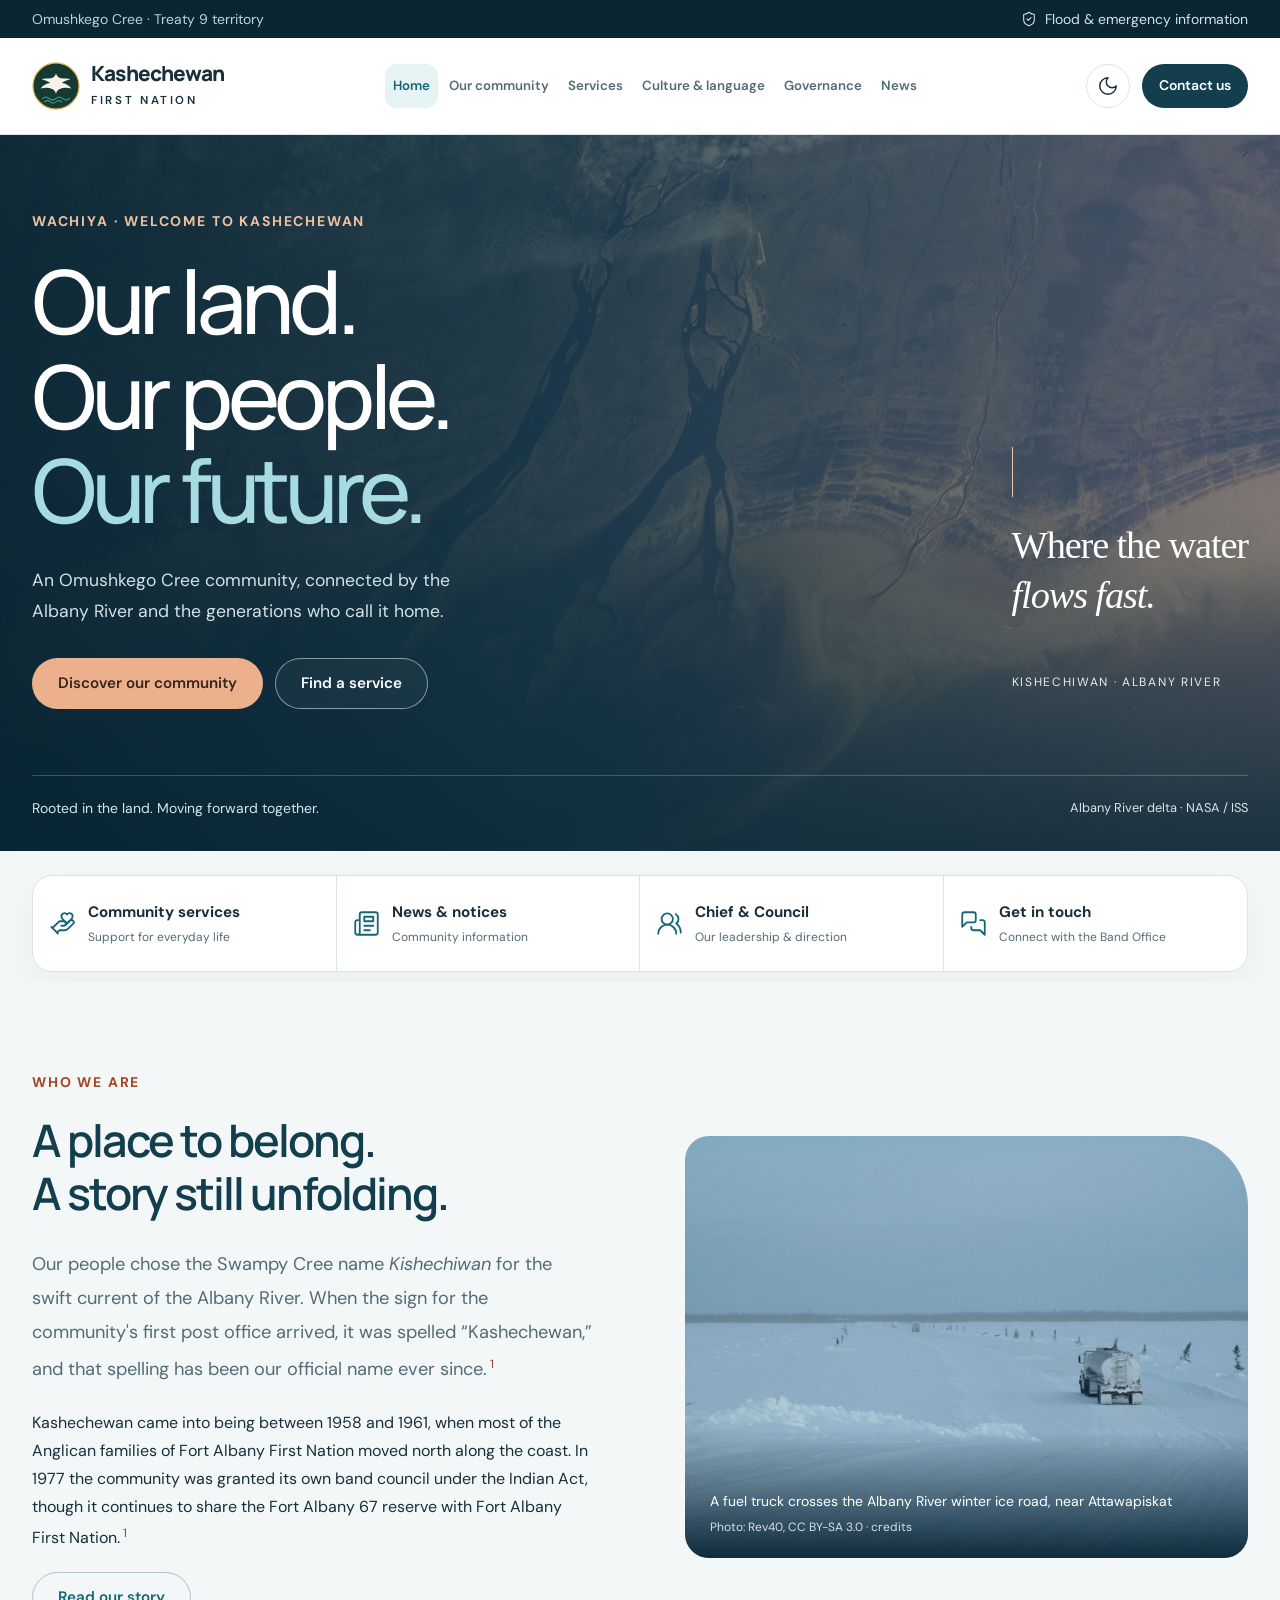
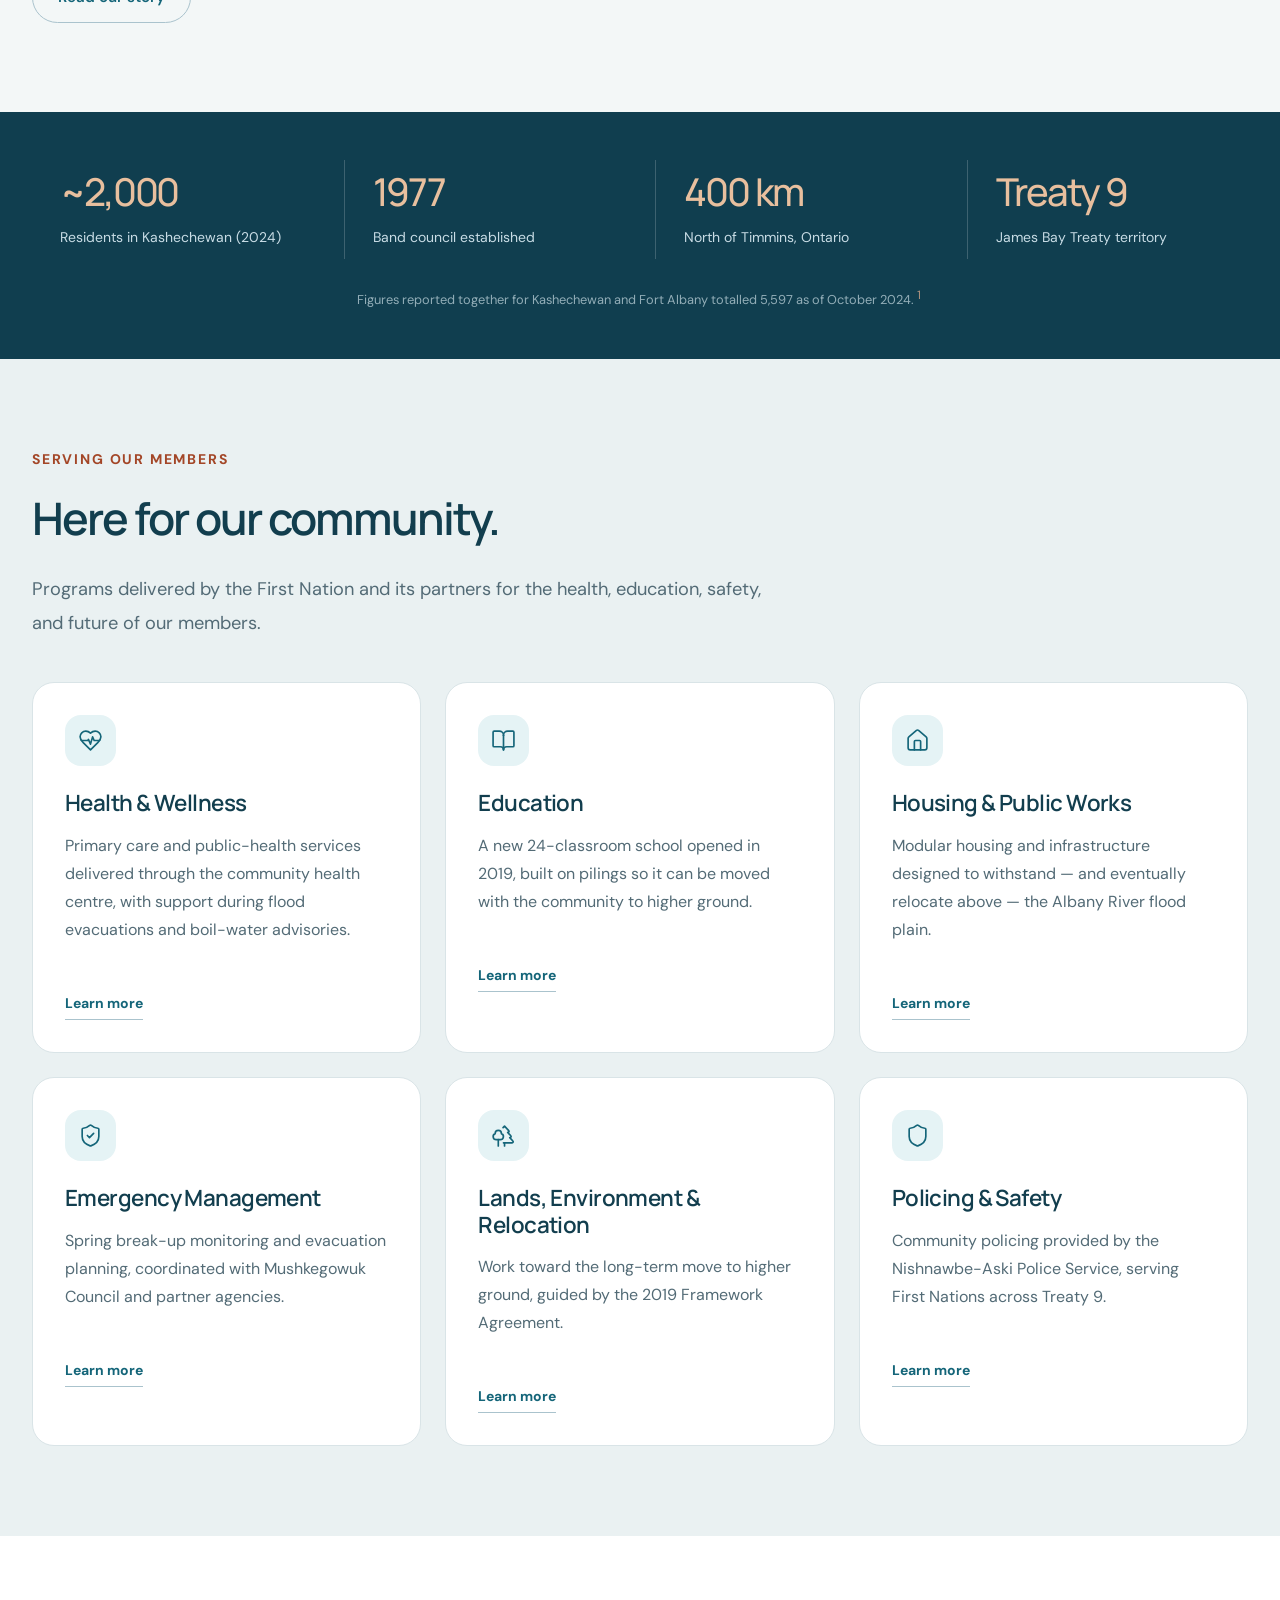
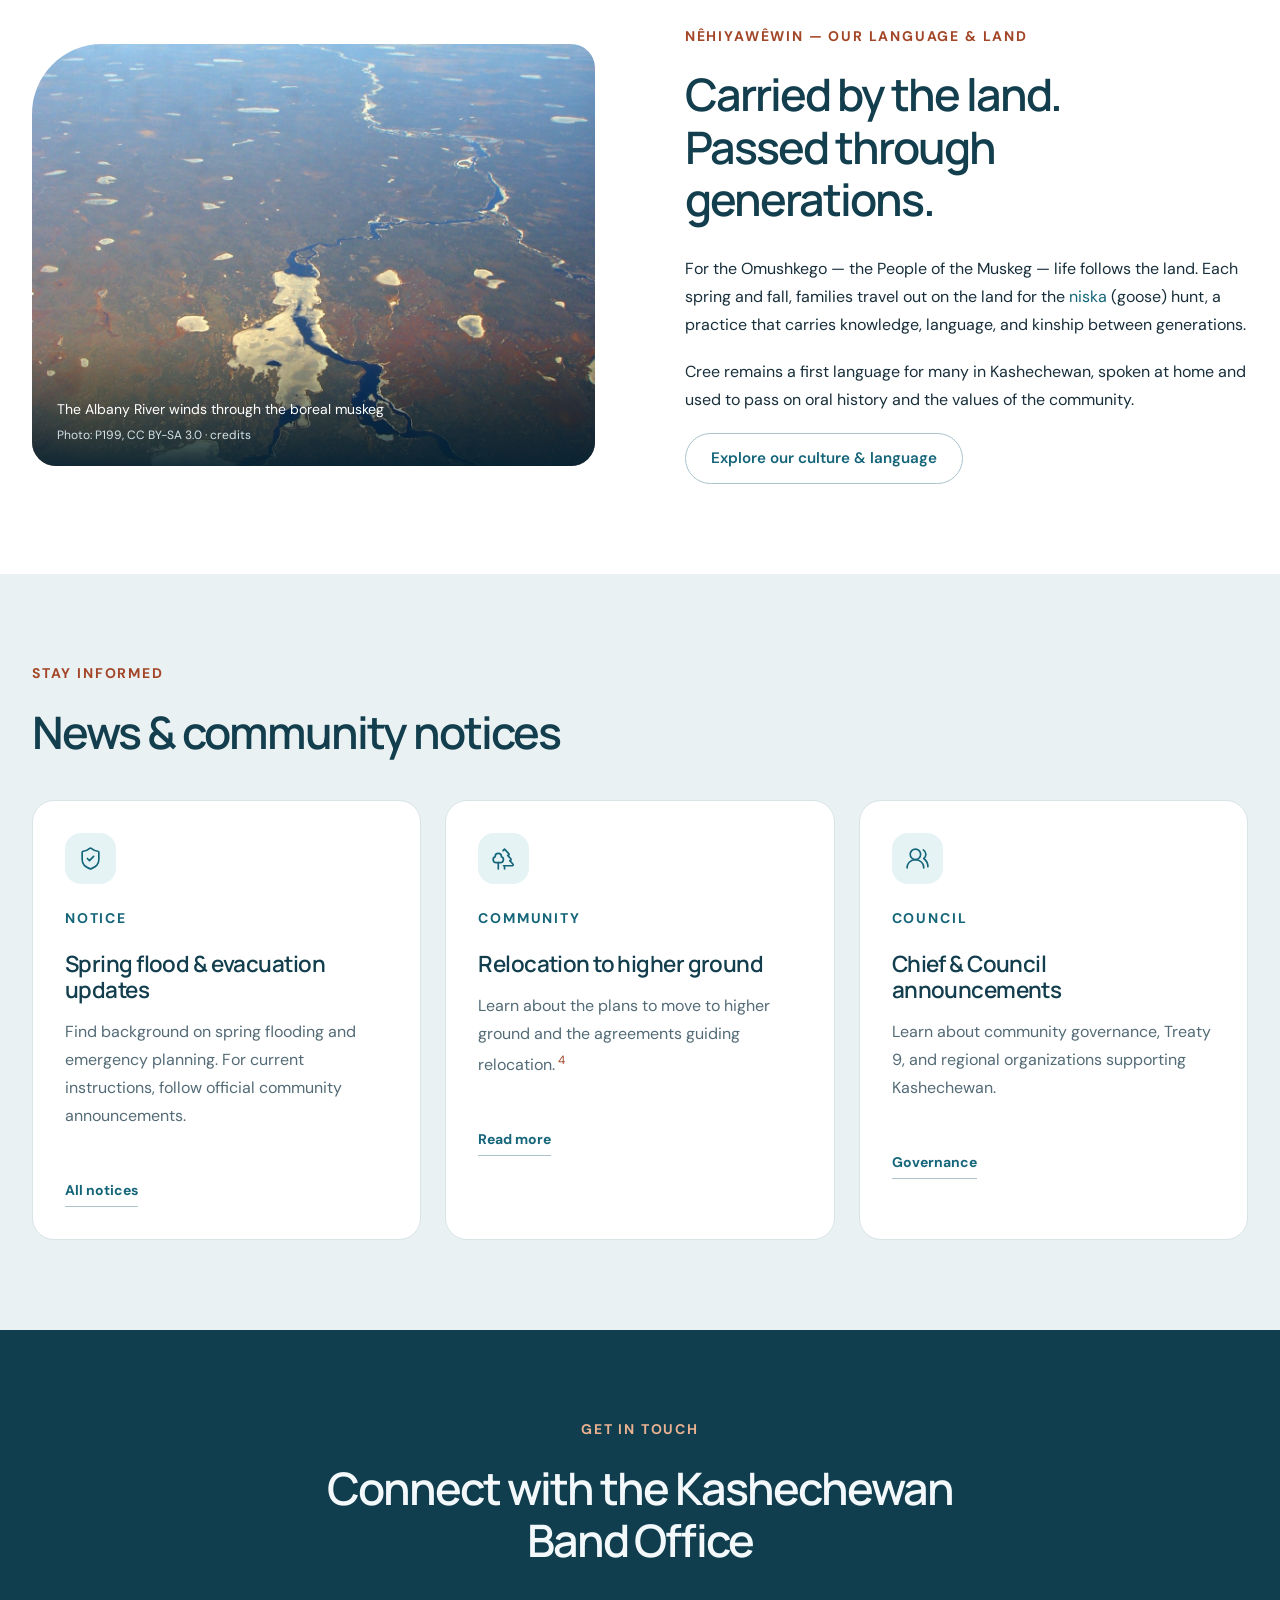
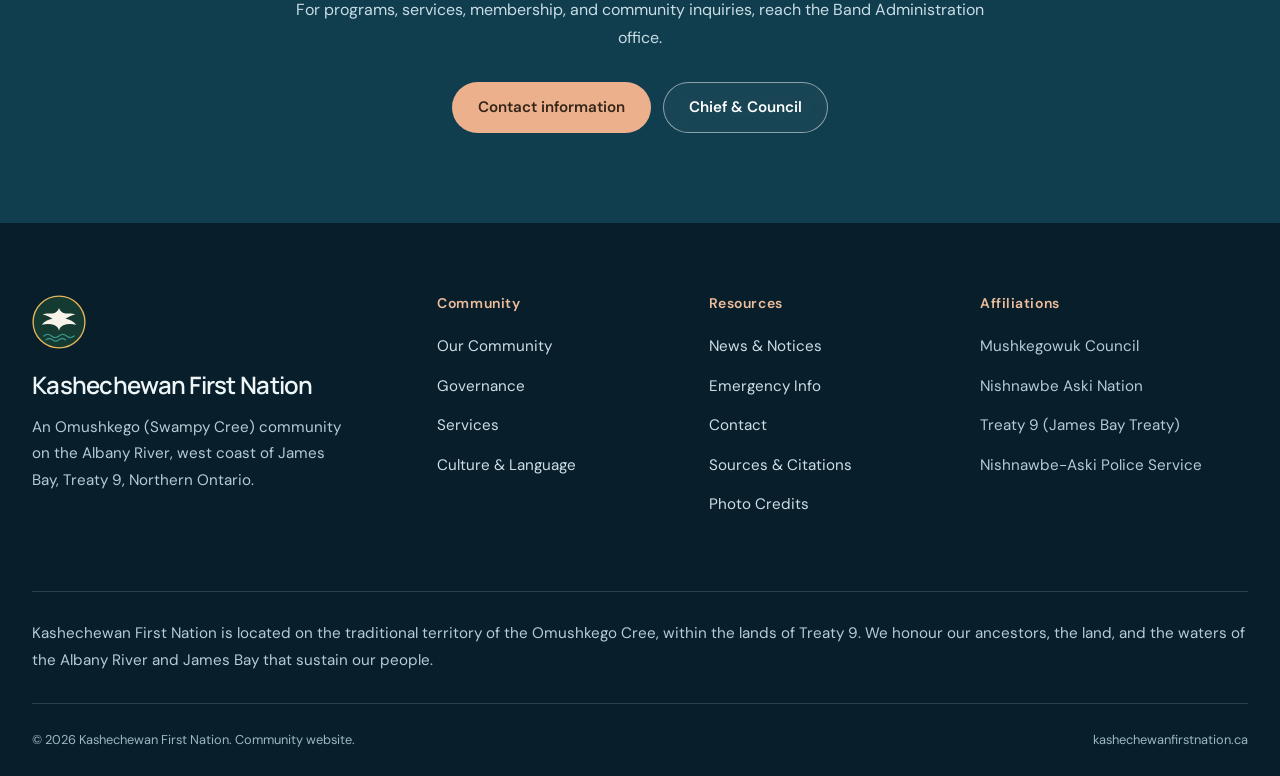
==== index.html @ 20eef878 "Redesign community website with river palette, accessible themes and motion" ====
<!DOCTYPE html>
<html lang="en">
<head>
  <meta charset="UTF-8">
  <meta name="viewport" content="width=device-width, initial-scale=1.0">
  <title>Kashechewan First Nation | Omushkego Cree community on the Albany River</title>
  <meta name="description" content="The community website of Kashechewan First Nation — an Omushkego (Swampy Cree) community on the north shore of the Albany River, west coast of James Bay, in Treaty 9 territory, Northern Ontario.">
  <link rel="icon" href="assets/img/logo.svg" type="image/svg+xml">
  <meta name="color-scheme" content="light dark"><script src="assets/js/theme.js"></script><link rel="preconnect" href="https://fonts.googleapis.com"><link rel="preconnect" href="https://fonts.gstatic.com" crossorigin><link href="https://fonts.googleapis.com/css2?family=DM+Sans:wght@400;500;600;700&family=Manrope:wght@400;500;600;700;800&display=swap" rel="stylesheet"><link rel="stylesheet" href="assets/css/style.css">
<noscript><style>.nav{display:flex;position:static;flex-wrap:wrap;max-height:none}.header-inner{flex-wrap:wrap;padding-block:16px}.header-actions{display:none}.site-header{position:relative}</style></noscript></head>
<body data-page="index"><a class="skip-link" href="#main-content">Skip to content</a>

  <!-- ===== Utility bar ===== -->
  <div class="utility"><div class="wrap"><span>Omushkego Cree · Treaty 9 territory</span><a href="community.html#emergency"><i data-lucide="shield-check" aria-hidden="true"></i> Flood & emergency information</a></div></div><header class="site-header"><div class="wrap header-inner"><a class="brand" href="index.html"><img class="mark" src="assets/img/logo.svg" alt=""><span class="brand-text"><span class="name">Kashechewan</span><span class="sub">FIRST NATION</span></span></a><nav class="nav" id="primary-nav" aria-label="Main navigation"><a href="index.html" class="active" aria-current="page">Home</a><a href="about.html">Our community</a><a href="community.html">Services</a><a href="culture.html">Culture & language</a><a href="governance.html">Governance</a><a href="news.html">News</a><a href="contact.html" class="mobile-contact">Contact the Band Office</a></nav><div class="header-actions"><button class="theme-toggle" type="button" aria-label="Switch to dark mode"><i data-lucide="moon" aria-hidden="true"></i><span class="theme-label">Dark</span></button><a class="btn header-contact" href="contact.html">Contact us</a><button class="nav-toggle" type="button" aria-label="Open menu" aria-controls="primary-nav" aria-expanded="false"><i data-lucide="menu" aria-hidden="true"></i><span>Menu</span></button></div></div></header><main id="main-content">

<section class="hero home"><img class="landscape" src="assets/img/hero-albany-delta.jpg" fetchpriority="high" alt="NASA satellite view of the Albany River delta flowing into James Bay near Kashechewan and Fort Albany"><div class="wrap hero-layout"><div class="hero-inner"><p class="eyebrow">Wachiya · Welcome to Kashechewan</p><h1>Our land.<br>Our people.<br><em>Our future.</em></h1><p>An Omushkego Cree community, connected by the Albany River and the generations who call it home.</p><div class="btn-row"><a class="btn btn-primary" href="about.html">Discover our community</a><a class="btn btn-ghost" href="community.html">Find a service</a></div></div><div class="hero-place"><span class="place-line"></span><p>Where the water<br><em>flows fast.</em></p><span>KISHECHIWAN · ALBANY RIVER</span></div></div><div class="hero-bottom wrap"><span>Rooted in the land. Moving forward together.</span><a href="credits.html">Albany River delta · NASA / ISS</a></div></section><nav class="quick-links wrap" aria-label="Community shortcuts"><a href="community.html"><i data-lucide="hand-heart" aria-hidden="true"></i><span><strong>Community services</strong><small>Support for everyday life</small></span></a><a href="news.html"><i data-lucide="newspaper" aria-hidden="true"></i><span><strong>News & notices</strong><small>Community information</small></span></a><a href="governance.html"><i data-lucide="users-round" aria-hidden="true"></i><span><strong>Chief & Council</strong><small>Our leadership & direction</small></span></a><a href="contact.html"><i data-lucide="messages-square" aria-hidden="true"></i><span><strong>Get in touch</strong><small>Connect with the Band Office</small></span></a></nav>
  <!-- ===== Intro / welcome ===== -->
  <section class="band-paper">
    <div class="wrap split">
      <div>
        <p class="eyebrow">Who we are</p>
        <h2>A place to belong.<br>A story still unfolding.</h2>
        <p class="lead">Our people chose the Swampy Cree name <em>Kishechiwan</em> for the swift current of the Albany River. When the sign for the community's first post office arrived, it was spelled “Kashechewan,” and that spelling has been our official name ever since.<sup class="cite"><a href="about.html#sources">1</a></sup></p>
        <p>Kashechewan came into being between 1958 and 1961, when most of the Anglican families of Fort Albany First Nation moved north along the coast. In 1977 the community was granted its own band council under the Indian Act, though it continues to share the Fort Albany 67 reserve with Fort Albany First Nation.<sup class="cite"><a href="about.html#sources">1</a></sup></p>
        <a class="btn btn-outline" href="about.html">Read our story</a>
      </div>
      <figure class="photo ratio-4-3">
        <img loading="lazy" decoding="async" src="assets/img/albany-river-ice-road.jpg" alt="A fuel tanker truck crossing the Albany River on the winter ice road between Moosonee and Attawapiskat, Northern Ontario">
        <figcaption>
          <span class="desc">A fuel truck crosses the Albany River winter ice road, near Attawapiskat</span>
          <span class="credit">Photo: Rev40, <a href="https://creativecommons.org/licenses/by-sa/3.0/">CC BY-SA 3.0</a> · <a href="credits.html">credits</a></span>
        </figcaption>
      </figure>
    </div>
  </section>

  <!-- ===== Stats ===== -->
  <section class="band-spruce tight">
    <div class="wrap">
      <div class="stats">
        <div class="stat"><div class="num">~2,000</div><div class="label">Residents in Kashechewan (2024)</div></div>
        <div class="stat"><div class="num">1977</div><div class="label">Band council established</div></div>
        <div class="stat"><div class="num">400&nbsp;km</div><div class="label">North of Timmins, Ontario</div></div>
        <div class="stat"><div class="num">Treaty&nbsp;9</div><div class="label">James Bay Treaty territory</div></div>
      </div>
      <p style="text-align:center;font-size:.8rem;opacity:.7;margin:1.6rem 0 0">Figures reported together for Kashechewan and Fort Albany totalled 5,597 as of October 2024.<sup class="cite"><a href="about.html#sources" style="color:var(--gold)">1</a></sup></p>
    </div>
  </section>

  <!-- ===== Departments / services ===== -->
  <section class="band-sand">
    <div class="wrap">
      <div class="section-head">
        <p class="eyebrow">Serving our members</p>
        <h2>Here for our community.</h2>
        <p class="lead">Programs delivered by the First Nation and its partners for the health, education, safety, and future of our members.</p>
      </div>
      <div class="grid grid-3">
        <div class="dept">
          <h3>Health &amp; Wellness</h3>
          <p>Primary care and public-health services delivered through the community health centre, with support during flood evacuations and boil-water advisories.</p>
          <a class="card-link" href="community.html#health">Learn more</a>
        </div>
        <div class="dept">
          <h3>Education</h3>
          <p>A new 24-classroom school opened in 2019, built on pilings so it can be moved with the community to higher ground.</p>
          <a class="card-link" href="community.html#education">Learn more</a>
        </div>
        <div class="dept">
          <h3>Housing &amp; Public Works</h3>
          <p>Modular housing and infrastructure designed to withstand — and eventually relocate above — the Albany River flood plain.</p>
          <a class="card-link" href="community.html#housing">Learn more</a>
        </div>
        <div class="dept">
          <h3>Emergency Management</h3>
          <p>Spring break-up monitoring and evacuation planning, coordinated with Mushkegowuk Council and partner agencies.</p>
          <a class="card-link" href="community.html#emergency">Learn more</a>
        </div>
        <div class="dept">
          <h3>Lands, Environment &amp; Relocation</h3>
          <p>Work toward the long-term move to higher ground, guided by the 2019 Framework Agreement.</p>
          <a class="card-link" href="community.html#relocation">Learn more</a>
        </div>
        <div class="dept">
          <h3>Policing &amp; Safety</h3>
          <p>Community policing provided by the Nishnawbe-Aski Police Service, serving First Nations across Treaty 9.</p>
          <a class="card-link" href="governance.html#affiliations">Learn more</a>
        </div>
      </div>
    </div>
  </section>

  <!-- ===== Culture teaser ===== -->
  <section class="band-paper">
    <div class="wrap split">
      <figure class="photo ratio-4-3">
        <img loading="lazy" decoding="async" src="assets/img/albany-river-muskeg.jpg" alt="Aerial view of the Albany River winding through boreal muskeg and small lakes, Northern Ontario">
        <figcaption>
          <span class="desc">The Albany River winds through the boreal muskeg</span>
          <span class="credit">Photo: P199, <a href="https://creativecommons.org/licenses/by-sa/3.0/">CC BY-SA 3.0</a> · <a href="credits.html">credits</a></span>
        </figcaption>
      </figure>
      <div>
        <p class="eyebrow">Nêhiyawêwin — our language &amp; land</p>
        <h2>Carried by the land.<br>Passed through generations.</h2>
        <p>For the Omushkego — the People of the Muskeg — life follows the land. Each spring and fall, families travel out on the land for the <span class="cree">niska</span> (goose) hunt, a practice that carries knowledge, language, and kinship between generations.</p>
        <p>Cree remains a first language for many in Kashechewan, spoken at home and used to pass on oral history and the values of the community.</p>
        <a class="btn btn-outline" href="culture.html">Explore our culture &amp; language</a>
      </div>
    </div>
  </section>

  <!-- ===== News teaser ===== -->
  <section class="band-sand">
    <div class="wrap">
      <div class="section-head">
        <p class="eyebrow">Stay informed</p>
        <h2>News &amp; community notices</h2>
      </div>
      <div class="grid grid-3">
        <article class="card">
          <p class="eyebrow" style="color:var(--river)">Notice</p>
          <h3>Spring flood &amp; evacuation updates</h3>
          <p>Find background on spring flooding and emergency planning. For current instructions, follow official community announcements.</p>
          <a class="card-link" href="news.html">All notices</a>
        </article>
        <article class="card">
          <p class="eyebrow" style="color:var(--river)">Community</p>
          <h3>Relocation to higher ground</h3>
          <p>Learn about the plans to move to higher ground and the agreements guiding relocation.<sup class="cite"><a href="community.html#sources">4</a></sup></p>
          <a class="card-link" href="community.html#relocation">Read more</a>
        </article>
        <article class="card">
          <p class="eyebrow" style="color:var(--river)">Council</p>
          <h3>Chief &amp; Council announcements</h3>
          <p>Learn about community governance, Treaty 9, and regional organizations supporting Kashechewan.</p>
          <a class="card-link" href="governance.html">Governance</a>
        </article>
      </div>
    </div>
  </section>

  <!-- ===== CTA ===== -->
  <section class="band-spruce">
    <div class="wrap" style="text-align:center;max-width:720px">
      <p class="eyebrow" style="color:var(--gold)">Get in touch</p>
      <h2>Connect with the Kashechewan Band Office</h2>
      <p>For programs, services, membership, and community inquiries, reach the Band Administration office.</p>
      <div class="btn-row" style="justify-content:center">
        <a class="btn btn-primary" href="contact.html">Contact information</a>
        <a class="btn btn-ghost" href="governance.html">Chief &amp; Council</a>
      </div>
    </div>
  </section>

  <!-- ===== Footer ===== -->
  </main><footer class="site-footer">
    <div class="wrap">
      <div class="footer-grid">
        <div class="footer-brand">
          <img class="mark" src="assets/img/logo.svg" alt="">
          <div class="name">Kashechewan First Nation</div>
          <p>An Omushkego (Swampy Cree) community on the Albany River, west coast of James Bay, Treaty 9, Northern Ontario.</p>
        </div>
        <div>
          <h4>Community</h4>
          <ul>
            <li><a href="about.html">Our Community</a></li>
            <li><a href="governance.html">Governance</a></li>
            <li><a href="community.html">Services</a></li>
            <li><a href="culture.html">Culture &amp; Language</a></li>
          </ul>
        </div>
        <div>
          <h4>Resources</h4>
          <ul>
            <li><a href="news.html">News &amp; Notices</a></li>
            <li><a href="community.html#emergency">Emergency Info</a></li>
            <li><a href="contact.html">Contact</a></li>
            <li><a href="about.html#sources">Sources &amp; Citations</a></li>
            <li><a href="credits.html">Photo Credits</a></li>
          </ul>
        </div>
        <div>
          <h4>Affiliations</h4>
          <ul>
            <li>Mushkegowuk Council</li>
            <li>Nishnawbe Aski Nation</li>
            <li>Treaty 9 (James Bay Treaty)</li>
            <li>Nishnawbe-Aski Police Service</li>
          </ul>
        </div>
      </div>
      <div class="land-ack">
        Kashechewan First Nation is located on the traditional territory of the Omushkego Cree, within the lands of Treaty&nbsp;9. We honour our ancestors, the land, and the waters of the Albany River and James Bay that sustain our people.
      </div>
      <div class="footer-bottom">
        <span>© <span data-year>2026</span> Kashechewan First Nation. Community website.</span>
        <span>kashechewanfirstnation.ca</span>
      </div>
    </div>
  </footer>

  <script src="assets/js/lucide.min.js"></script><script src="assets/js/main.js"></script>
</body>
</html>
---- assets/css/style.css ----
/* River / daylight / nightfall — shared across every static route. */
:root{color-scheme:light;--paper:#fff;--cream:#f3f7f7;--sand:#eaf1f2;--ink:#182f3b;--muted:#536b76;--spruce:#123e4e;--spruce-deep:#0b2533;--river:#146579;--river-light:#64c3cc;--ochre:#a34627;--gold:#eab290;--line:#d9e4e7;--line-strong:#aac3cd;--serif:'Manrope',system-ui,sans-serif;--sans:'DM Sans',system-ui,sans-serif;--radius:22px;--wrap:1320px;--gap:24px;--shadow:0 16px 45px #0c33400a;--ease:cubic-bezier(.22,.75,.18,1);--glass:#fffffff0;--accent-soft:#e5f3f5}

:root[data-theme=dark]{color-scheme:dark;--paper:#102c38;--cream:#0a202b;--sand:#0d2632;--ink:#e8f2f3;--muted:#aec2ca;--spruce:#d6eef1;--spruce-deep:#061923;--river:#8cd8df;--river-light:#78cbd2;--ochre:#f0b18c;--gold:#efb996;--line:#28434f;--line-strong:#426575;--shadow:0 16px 45px #0002;--glass:#0a202bf0;--accent-soft:#163c48}

*{box-sizing:border-box}
html{scroll-behavior:smooth;scroll-padding-top:160px}
body{margin:0;background:var(--cream);color:var(--ink);font:1rem/1.75 var(--sans);-webkit-font-smoothing:antialiased}
img{display:block;max-width:100%}
svg{width:22px;height:22px;flex-shrink:0}
a{color:var(--river);text-decoration:none;text-underline-offset:5px}
a:hover{text-decoration:underline}
button{font:inherit;cursor:pointer}
button,a{-webkit-tap-highlight-color:transparent}
button:focus-visible,a:focus-visible{outline:3px solid var(--ochre);outline-offset:5px}
::selection{background:#83d0d8;color:#092936}
h1,h2,h3,h4{font-family:var(--serif);color:var(--spruce);line-height:1.17;margin:0 0 .65em;font-weight:600;letter-spacing:-.045em}
h1{font-size:clamp(2.8rem,6.4vw,6rem)}
h2{font-size:clamp(2rem,3.5vw,3.25rem)}
h3{font-size:1.4rem;letter-spacing:-.025em}
h4{font-size:1rem;letter-spacing:0}
p{margin:0 0 1.2em}
p:last-child{margin-bottom:0}
strong{font-weight:700}
.wrap{width:calc(100% - 96px);max-width:var(--wrap);margin-inline:auto}
.eyebrow{font-size:.875rem;line-height:1.5;font-weight:700;letter-spacing:.13em;text-transform:uppercase;color:var(--ochre);margin-bottom:1.35rem}
.lead{font-size:1.14rem;color:var(--muted);line-height:1.85}
.cree{color:var(--river);font-style:normal}
.skip-link{position:fixed;left:20px;top:-100px;z-index:1000;padding:14px 24px;background:var(--paper);color:var(--ink);border-radius:14px}
.skip-link:focus{top:12px}

.utility{background:var(--spruce-deep);color:#bdd3db;font-size:.875rem}
.utility .wrap{display:flex;align-items:center;justify-content:space-between;gap:20px;min-height:38px}
.utility a{display:flex;align-items:center;gap:8px;color:#d0e4ea}
.utility svg{width:16px;height:16px}
.site-header{position:sticky;top:0;z-index:50;background:var(--glass);backdrop-filter:blur(22px);border-bottom:1px solid var(--line)}
.header-inner{min-height:96px;display:flex;align-items:center;justify-content:space-between;gap:26px}
.brand{display:flex;align-items:center;gap:11px;color:var(--ink);flex-shrink:0}
.brand:hover{text-decoration:none}
.mark{width:48px;height:48px}
.brand-text{display:grid}
.brand .name{font-family:var(--serif);font-weight:800;font-size:1.3rem;line-height:1.2;letter-spacing:-.04em}
.brand .sub{font-size:.72rem;letter-spacing:.23em;font-weight:600;margin-top:5px}
.nav{display:flex;align-items:center;gap:3px}
.nav a{font-size:.875rem;font-weight:600;padding:11px 12px;border-radius:12px;white-space:nowrap;transition:background .25s,color .25s;color:var(--muted)}
.nav a.active{background:var(--accent-soft);color:var(--river)}
.nav a:hover{text-decoration:none;background:var(--sand);color:var(--ink)}
.header-actions{display:flex;align-items:center;gap:12px}
.theme-toggle,.nav-toggle{display:flex;align-items:center;justify-content:center;gap:7px;min-width:44px;min-height:44px;border:1px solid var(--line);background:transparent;color:var(--ink);border-radius:50px;padding:10px;font-size:.875rem}
.theme-label{display:none}
.nav-toggle,.nav .mobile-contact{display:none}
.header-contact.btn{padding:11px 21px;background:var(--spruce);color:var(--paper);min-height:44px;font-size:.875rem}

.btn{position:relative;isolation:isolate;overflow:hidden;display:inline-flex;justify-content:center;align-items:center;gap:10px;min-height:50px;padding:14px 25px;border:1px solid transparent;border-radius:50px;font-weight:600;font-size:.95rem;line-height:1.4;transition:background .3s var(--ease),transform .3s var(--ease),box-shadow .3s var(--ease);text-align:center}
.btn:hover{text-decoration:none;transform:translateY(-3px);box-shadow:0 8px 24px #09293620}
.btn:active{transform:translateY(0)}
.btn-primary{background:#edb08c;color:#342619}
.btn-primary:hover{background:#fac8a6}
.btn-ghost{background:#ffffff0a;border-color:#ffffff80;color:#fff;backdrop-filter:blur(8px)}
.btn-ghost:hover{background:#ffffff20}
.btn-outline{border-color:var(--line-strong);color:var(--river);background:transparent}
.btn-outline:hover{background:var(--accent-soft)}
.btn-row{display:flex;flex-wrap:wrap;gap:12px;margin-top:30px}
.ripple{pointer-events:none;position:absolute;width:22px;height:22px;border-radius:50%;background:currentColor;opacity:.12;transform:translate(-50%,-50%);animation:ripple .7s var(--ease) forwards}
@keyframes ripple{to{transform:translate(-50%,-50%) scale(24);opacity:0}
}

.hero{position:relative;isolation:isolate;overflow:hidden;background:#0b2a39;color:#fff;padding:0}
.hero .landscape{position:absolute;inset:0;width:100%;height:100%;object-fit:cover;object-position:65% 52%;z-index:-2}
.hero:before{content:'';position:absolute;inset:0;background:linear-gradient(90deg,#072432ed 0%,#0a2c3bb5 40%,#07253415 90%),linear-gradient(0deg,#072432ba,transparent 50%);z-index:-1}
.hero-layout{display:grid;grid-template-columns:1.3fr .7fr;align-items:center;gap:60px;min-height:640px}
.hero-inner{padding:70px 0 60px;max-width:750px}
.hero h1{color:#fff;font-size:clamp(3.8rem,6.9vw,6.5rem);font-weight:500;letter-spacing:-.06em;line-height:1.07;margin-bottom:28px}
.hero h1 em{font-style:normal;color:#a6dce1}
.hero .eyebrow{color:#f0c09f}
.hero-inner>p:not(.eyebrow){font-size:1.1rem;line-height:1.8;max-width:460px;color:#d3e1e6}
.hero-place{align-self:end;justify-self:end;padding-bottom:80px;max-width:270px}
.hero-place p{font:400 2.4rem/1.3 Georgia,serif;color:#fff;letter-spacing:-.03em}
.hero-place em{font-weight:400}
.place-line{display:block;height:50px;width:1px;background:#efc5a8;margin-bottom:24px}
.hero-place>span:last-child{font-size:.75rem;letter-spacing:.14em;color:#e1edf1}
.hero-bottom{display:flex;justify-content:space-between;align-items:center;gap:20px;position:relative;border-top:1px solid #ffffff35;padding:20px 0 30px;color:#d6e6eb;font-size:.875rem}
.hero-bottom a{color:#d6e6eb;font-size:.8rem}
.quick-links{display:grid;grid-template-columns:repeat(4,1fr);margin-top:24px;margin-bottom:10px;border:1px solid var(--line);background:var(--paper);border-radius:20px;overflow:hidden;box-shadow:var(--shadow)}
.quick-links a{position:relative;overflow:hidden;display:flex;gap:17px;align-items:center;color:var(--ink);padding:27px 22px;border-right:1px solid var(--line);transition:background .3s}
.quick-links a:last-child{border-right:0}
.quick-links a:hover{background:var(--accent-soft);text-decoration:none}
.quick-links svg{width:27px;height:27px;color:var(--river)}
.quick-links strong{display:block;font-size:.95rem}
.quick-links small{display:block;font-size:.8rem;color:var(--muted);margin-top:2px}

section{padding-block:clamp(64px,7vw,112px)}
section.tight{padding-block:48px}
.band-paper{background:var(--paper)}
body[data-page=index] .quick-links+section{background:var(--cream)}
.band-sand{background:var(--sand)}
.band-spruce{background:#103e4f;color:#e0edf0;position:relative;overflow:hidden}
.band-spruce h2,.band-spruce h3{color:#f3f8fa}
.band-spruce p{color:#cadde4}
.band-spruce .eyebrow{color:var(--gold)}
.section-head{max-width:740px;margin-bottom:42px}
.section-head.center{text-align:center;margin-inline:auto}
.split{display:grid;grid-template-columns:1fr 1fr;gap:clamp(40px,7vw,100px);align-items:center}
.split>div{max-width:610px}
.grid{display:grid;gap:var(--gap)}
.grid-2{grid-template-columns:repeat(2,minmax(0,1fr))}
.grid-3{grid-template-columns:repeat(3,minmax(0,1fr))}
.grid-4{grid-template-columns:repeat(4,minmax(0,1fr))}
.grid>*{min-width:0}
.card,.dept{border:1px solid var(--line);background:var(--paper);border-radius:var(--radius);padding:32px;box-shadow:none;transition:transform .35s var(--ease),box-shadow .35s var(--ease),border-color .35s}
.dept,article.card{display:flex;flex-direction:column;align-items:flex-start}
.dept:hover,article.card:hover,a.card:hover{transform:translateY(-5px);border-color:var(--line-strong);box-shadow:var(--shadow)}
.card p,.dept p{color:var(--muted)}
.dept h3,.card h3{margin-bottom:15px}
.card-link{display:inline-flex;align-items:center;border-bottom:1px solid var(--line-strong);padding:8px 0 4px;font-size:.875rem;font-weight:700;color:var(--river);margin-top:auto}
.card-link:hover{text-decoration:none;border-color:var(--river)}
.dept p+ .card-link,article.card p+ .card-link{margin-top:20px}
.service-icon{display:inline-flex;padding:13px;border-radius:16px;background:var(--accent-soft);color:var(--river);margin-bottom:24px}
.service-icon svg{width:25px;height:25px}
.grid-4>a.card{text-align:left!important;display:block}
.grid-4>a.card h3{font-size:1.2rem}
.stats{display:grid;grid-template-columns:repeat(4,minmax(0,1fr));gap:30px}
.stat{border-left:1px solid #ffffff30;padding:10px 28px}
.stat:first-child{border-left:0}
.stat .num{font:500 clamp(2.3rem,3vw,3.5rem)/1.15 var(--serif);color:#e8bf9e;letter-spacing:-.055em}
.stat .label{font-size:.875rem;color:#c8dce5;margin-top:10px}
.band-sand .stat .num{color:var(--ochre)}
.band-sand .stat .label{color:var(--muted)}

.photo{margin:0;border-radius:var(--radius);overflow:hidden;position:relative;background:var(--sand)}
.photo img{width:100%;height:100%;object-fit:cover;transition:transform 1s var(--ease)}
.photo:hover img{transform:scale(1.025)}
.photo figcaption{position:absolute;bottom:0;left:0;right:0;padding:60px 25px 22px;background:linear-gradient(transparent,#062232ed);color:#fff;line-height:1.5}
.photo figcaption a{color:inherit}
.desc,.credit{display:block}
.photo .desc{font-size:.875rem}
.photo .credit{font-size:.75rem;color:#d2e2e7;margin-top:6px}
.ratio-4-3{aspect-ratio:4/3}
.ratio-16-9{aspect-ratio:16/9}
.ratio-1-1{aspect-ratio:1}
.ratio-3-4{aspect-ratio:3/4}
.split .photo{border-radius:24px 70px 24px 24px}
.split .photo:first-child{border-radius:70px 24px 24px 24px}
.doc-figure{margin:0}
.doc-figure img{width:100%;border:1px solid var(--line);border-radius:16px}
.doc-figure figcaption{margin-top:14px;font-size:.875rem;color:var(--muted)}
.doc-figure .credit{font-size:.75rem;margin-top:6px}

.page-banner{background:#103e4f;position:relative;isolation:isolate;overflow:hidden;color:#fff}
.page-banner .wrap{position:relative;z-index:2;padding-block:76px 88px}
.page-banner h1{color:#fff;font-size:clamp(2.8rem,5.5vw,5rem);max-width:950px}
.page-banner p{color:#d2e2e7;max-width:650px;font-size:1.12rem;margin:18px 0 0}
.page-banner .crumb{color:#edc4a7;font-size:.875rem;margin-bottom:28px}
.crumb a{color:#d8e6eb}
.banner-photo{position:absolute;inset:0;width:100%;height:100%;object-fit:cover;z-index:-2}
.page-banner.has-photo:after{content:'';position:absolute;inset:0;background:linear-gradient(90deg,#062a3aed,#082e4080);z-index:-1}
.banner-credit{position:absolute;right:48px;bottom:16px;max-width:420px;z-index:3;color:#e2edf0!important;font-size:.75rem!important}
.banner-credit a{color:inherit}
.banner-credit .desc{display:none}
.page-index{padding-block:25px;display:flex;align-items:center;gap:12px 25px;flex-wrap:wrap;border-bottom:1px solid var(--line);font-size:.875rem}
.page-index>span{font-weight:700;color:var(--muted)}
.page-index a{font-weight:500;color:var(--river)}
.editorial-layout{display:grid;grid-template-columns:minmax(0,1fr) 320px;gap:64px;align-items:start}
.contact-layout{display:grid;grid-template-columns:1.1fr .9fr;gap:70px;align-items:start}
.prose{max-width:900px}
.prose h2{margin-top:64px;font-size:clamp(1.8rem,3vw,2.65rem);scroll-margin-top:150px}
.prose>h2:first-child{margin-top:0}
.prose h3{margin-top:32px}
.prose p,.prose li{line-height:1.9}
.prose ul,.prose ol{padding-left:24px}
.prose li{margin-bottom:10px}
.prose blockquote{margin:32px 0;padding:28px 30px;border-left:3px solid var(--ochre);background:var(--sand);border-radius:0 20px 20px 0;font-size:1.2rem;color:var(--spruce)}
.prose blockquote cite{display:block;margin-top:12px;font-size:.875rem;color:var(--muted)}
.callout,.note{padding:25px 28px;background:var(--accent-soft);border:1px solid var(--line);border-radius:18px;margin:28px 0;color:var(--ink);font-size:.95rem}
.note strong{color:var(--spruce)}
.callout .k{font-weight:700}
.timeline{border-left:1px solid var(--line-strong);margin-left:10px;padding-left:32px}
.t-item{position:relative;padding-bottom:34px}
.t-item:before{content:'';position:absolute;left:-38px;top:9px;width:11px;height:11px;border-radius:50%;background:var(--ochre);box-shadow:0 0 0 6px var(--paper)}
.yr{font:600 1.4rem var(--serif);color:var(--river);margin-bottom:8px}
.timeline p{color:var(--muted)}
.info-rows{border-top:1px solid var(--line)}
.info-rows .row{display:grid;grid-template-columns:145px minmax(0,1fr);gap:18px;padding:18px 0;border-bottom:1px solid var(--line)}
.info-rows .k{font-weight:600;color:var(--spruce)}
.info-rows .v{color:var(--muted);overflow-wrap:anywhere}
.refs{font-size:.875rem}
.refs li{color:var(--muted);overflow-wrap:anywhere}
.cite a{font-size:.75rem;color:var(--ochre);padding:3px}
.notice-empty{display:flex;gap:28px;align-items:center;margin-bottom:70px;padding:32px;border:1px solid var(--line);border-radius:22px;background:var(--sand)}
.notice-empty>svg{width:36px;height:36px;color:var(--river)}
.notice-empty h2{font-size:1.6rem}
.notice-empty p{color:var(--muted);max-width:700px;margin:0}
.notice-empty .btn{flex-shrink:0}
.location-panel{background:var(--accent-soft);padding:32px;border:1px solid var(--line);border-radius:22px;margin-top:24px}
.location-panel>svg{margin-bottom:20px;width:30px;height:30px;color:var(--river)}
.location-panel .eyebrow{margin-bottom:12px}

.site-footer{background:#081f2b;color:#b4ccd6;padding-top:72px;font-size:.95rem}
.footer-grid{display:grid;grid-template-columns:1.6fr 1fr 1fr 1.2fr;gap:48px;padding-bottom:60px}
.footer-grid h4{font-family:var(--sans);font-size:.875rem;color:#edbd9b;font-weight:600;letter-spacing:.04em;margin-bottom:22px}
.footer-brand .mark{width:54px;height:54px;margin-bottom:20px}
.footer-brand .name{font:600 1.5rem/1.3 var(--serif);color:#edf5f7;margin-bottom:14px;letter-spacing:-.03em}
.footer-brand p{max-width:320px}
.footer-grid ul{margin:0;padding:0;list-style:none}
.footer-grid li{margin-bottom:13px}
.site-footer a{color:#cbdee6}
.land-ack{border-top:1px solid #ffffff25;padding:28px 0;max-width:100%;font-size:.95rem;line-height:1.8}
.footer-bottom{display:flex;justify-content:space-between;flex-wrap:wrap;gap:18px;border-top:1px solid #ffffff25;padding:25px 0;font-size:.8rem;color:#9bb7c4}

/* Native document transitions preserve URL, anchors, history, and regular links. */
@view-transition{navigation:auto}
::view-transition-old(root){animation:flow-out .28s var(--ease) both}
::view-transition-new(root){animation:flow-in .48s var(--ease) both}
@keyframes flow-out{to{opacity:0;transform:translateY(-8px);filter:blur(2px)}
}
@keyframes flow-in{from{opacity:0;transform:translateY(16px);filter:blur(3px)}
to{opacity:1;transform:none;filter:none}
}

@media(min-width:1121px){.site-header{view-transition-name:site-header}
::view-transition-group(site-header){animation-duration:.45s}
}

@media(max-width:1320px){.wrap{width:calc(100% - 64px)}
.header-inner{gap:14px}
.nav a{padding:10px 8px;font-size:.83rem}
.header-contact.btn{padding:11px 16px}
.quick-links a{padding:23px 16px;gap:12px}
.quick-links small{font-size:.75rem}
}

@media(max-width:1120px){.header-inner{min-height:84px}
.nav-toggle{display:flex}
.nav{display:none;position:absolute;left:0;right:0;top:100%;padding:20px 32px;background:var(--paper);border-bottom:1px solid var(--line);box-shadow:var(--shadow);flex-direction:column;align-items:stretch;max-height:calc(100dvh - 120px);overflow:auto}
.nav.open{display:flex;animation:flow-in .3s var(--ease)}
.nav a{font-size:1rem;padding:14px 18px}
.nav .mobile-contact{display:block}
.theme-label{display:inline}
.theme-toggle{padding-inline:16px}
.hero-layout{min-height:620px}
.quick-links{grid-template-columns:repeat(2,1fr)}
.quick-links a:nth-child(2){border-right:0}
.quick-links a:nth-child(-n+2){border-bottom:1px solid var(--line)}
.quick-links a{padding:24px}
.quick-links small{font-size:.875rem}
.footer-grid{grid-template-columns:1.5fr 1fr;gap:32px}
.editorial-layout{grid-template-columns:minmax(0,1fr) 280px;gap:32px}
.contact-layout{gap:32px}
.grid-4{grid-template-columns:repeat(2,minmax(0,1fr))}
.notice-empty{flex-wrap:wrap}
}

@media(max-width:800px){.wrap{width:calc(100% - 40px)}
.hero-layout{grid-template-columns:1fr;min-height:0}
.hero-inner{padding:65px 0;max-width:580px}
.hero h1{font-size:clamp(3.7rem,10vw,5.5rem)}
.hero-place{display:none}
.hero .landscape{object-position:65% center}
.hero:before{background:linear-gradient(90deg,#072432e0,#0a2c3b65),linear-gradient(0deg,#072432ad,transparent)}
.hero-bottom{font-size:.75rem;flex-wrap:wrap;padding-bottom:24px}
.hero-bottom a{font-size:.75rem}
.split{grid-template-columns:1fr;gap:35px}
.split>div{max-width:none}
.grid-3{grid-template-columns:repeat(2,minmax(0,1fr))}
.stats{grid-template-columns:repeat(2,minmax(0,1fr));gap:30px 0}
.stat:nth-child(3){border-left:0}
.editorial-layout,.contact-layout{grid-template-columns:1fr}
.editorial-layout>aside{max-width:none}
.page-banner .wrap{padding-block:55px 75px}
.page-banner h1{font-size:clamp(2.6rem,8vw,4rem)}
.banner-credit{right:20px;left:20px;max-width:none}
.utility .wrap>span{font-size:.75rem}
.utility a{font-size:.75rem}
.card,.dept{padding:26px}
.page-index{gap:14px 20px}
.page-index>span{width:100%}
.prose .grid-2{grid-template-columns:1fr}
.prose h2{margin-top:45px}
}

@media(max-width:560px){.utility .wrap{justify-content:center;min-height:34px}
.utility .wrap>span{display:none}
.header-inner{min-height:76px;gap:10px}
.brand .mark{width:38px;height:38px}
.brand{gap:8px}
.brand .name{font-size:1.08rem}
.brand .sub{font-size:.65rem}
.header-contact,.header-contact.btn,.theme-label,.nav-toggle span{display:none}
.header-actions{gap:8px}
.theme-toggle,.nav-toggle{padding:10px;width:44px;min-width:44px}
.hero-inner{padding:48px 0 44px}
.hero h1{font-size:clamp(3.3rem,13vw,4.7rem)}
.hero .eyebrow{font-size:.75rem;letter-spacing:.095em}
.hero-inner>p:not(.eyebrow){font-size:1rem}
.hero .btn-row{gap:10px}
.hero .btn{padding:13px 20px;font-size:.875rem}
.hero-bottom{gap:6px}
.quick-links{margin-top:16px;border-radius:16px}
.quick-links a{padding:18px 14px;gap:10px;align-items:flex-start}
.quick-links svg{width:21px;height:21px;margin-top:3px}
.quick-links strong{font-size:.875rem;line-height:1.45}
.quick-links small{display:none}
.grid-2,.grid-3,.grid-4{grid-template-columns:1fr}
.stats{gap:25px 0}
.stat{padding:5px 18px}
.stat .num{font-size:2.5rem}
.stat .label{font-size:.8rem}
.footer-grid{grid-template-columns:1fr 1fr;gap:30px 20px}
.footer-brand{grid-column:1/-1}
.footer-grid>div:last-child{grid-column:1/-1}
.footer-grid>div:last-child ul{display:grid;grid-template-columns:1fr 1fr;gap:8px 20px}
.site-footer{padding-top:50px}
.footer-grid{padding-bottom:35px}
.footer-bottom{font-size:.75rem}
.info-rows .row{grid-template-columns:1fr;gap:6px}
.photo figcaption{padding:50px 16px 15px}
.photo .desc{font-size:.8rem}
.photo .credit{font-size:.75rem}
.split .photo,.split .photo:first-child{border-radius:20px 42px 20px 20px}
.notice-empty{padding:24px;gap:20px}
.notice-empty .btn{width:100%}
.notice-empty>svg{display:none}
.card,.dept{border-radius:18px}
.page-banner p{font-size:1rem}
.page-banner .wrap{padding-block:44px 65px}
.btn-row{gap:10px}
h2{letter-spacing:-.045em}
}

@media(prefers-reduced-motion:reduce){html{scroll-behavior:auto}
*,*:before,*:after{animation:none!important;transition:none!important;scroll-behavior:auto!important}
.photo:hover img,.btn:hover,.dept:hover,article.card:hover,a.card:hover{transform:none}
::view-transition-old(root),::view-transition-new(root),::view-transition-group(*){animation:none!important}
}

@media print{.utility,.site-header,.page-index,.quick-links,.site-footer,.btn,.skip-link{display:none}
body{background:#fff;color:#111}
.wrap{width:100%}
.page-banner{background:none}
.page-banner h1,.page-banner p,h2,h3{color:#111}
.banner-photo{display:none}
section{padding:24px 0}
}
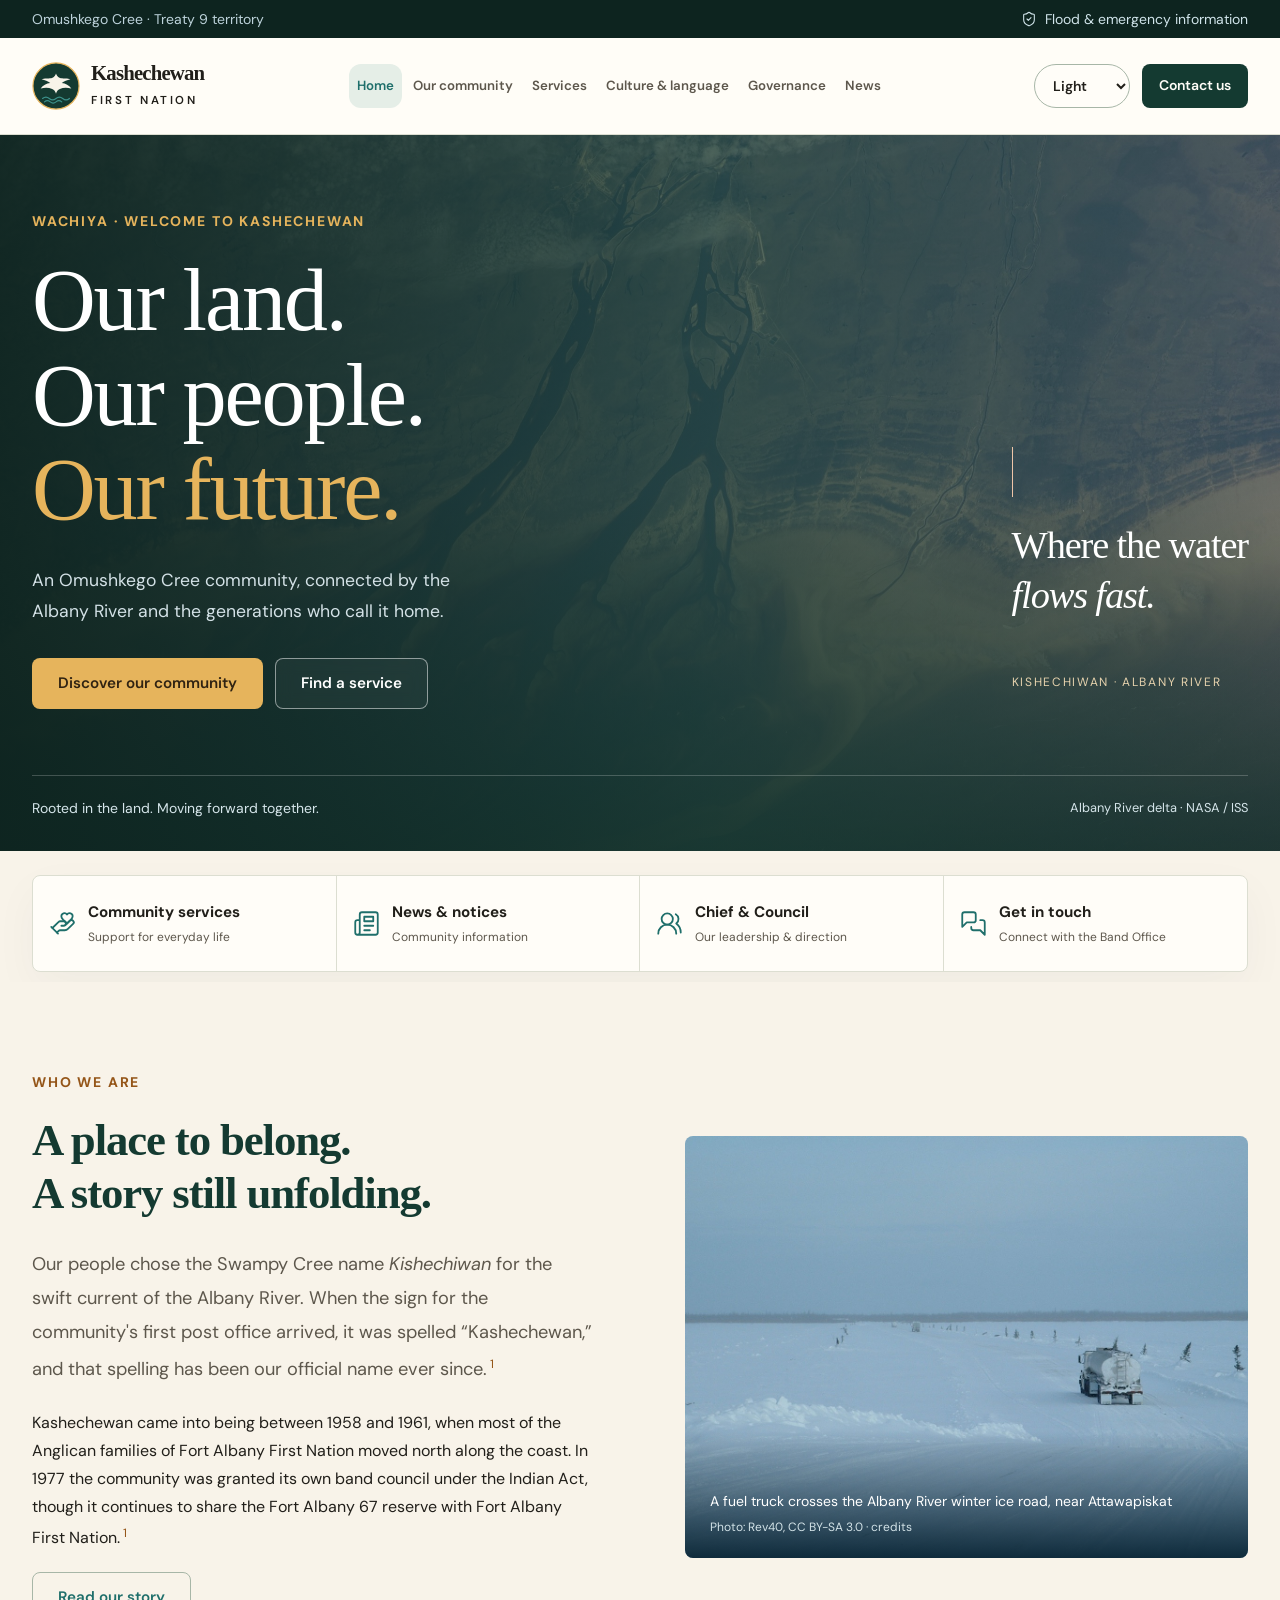
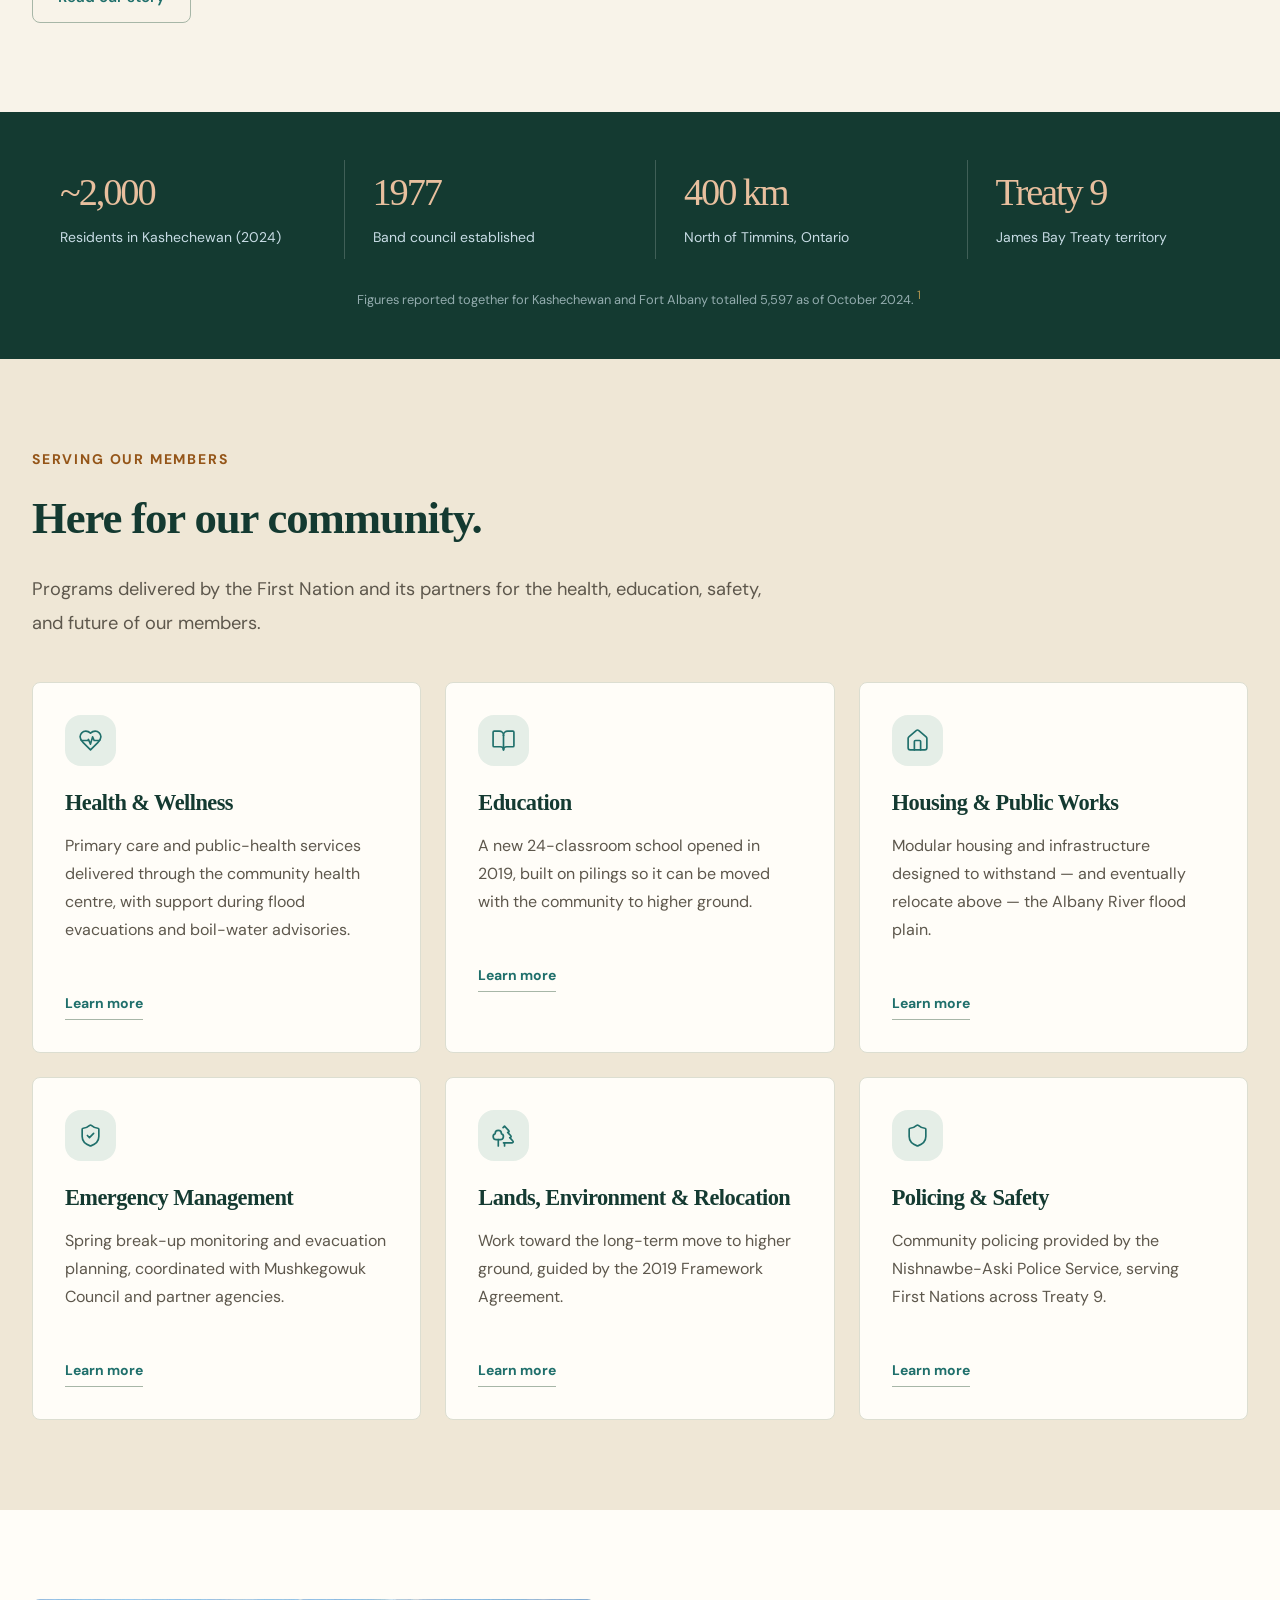
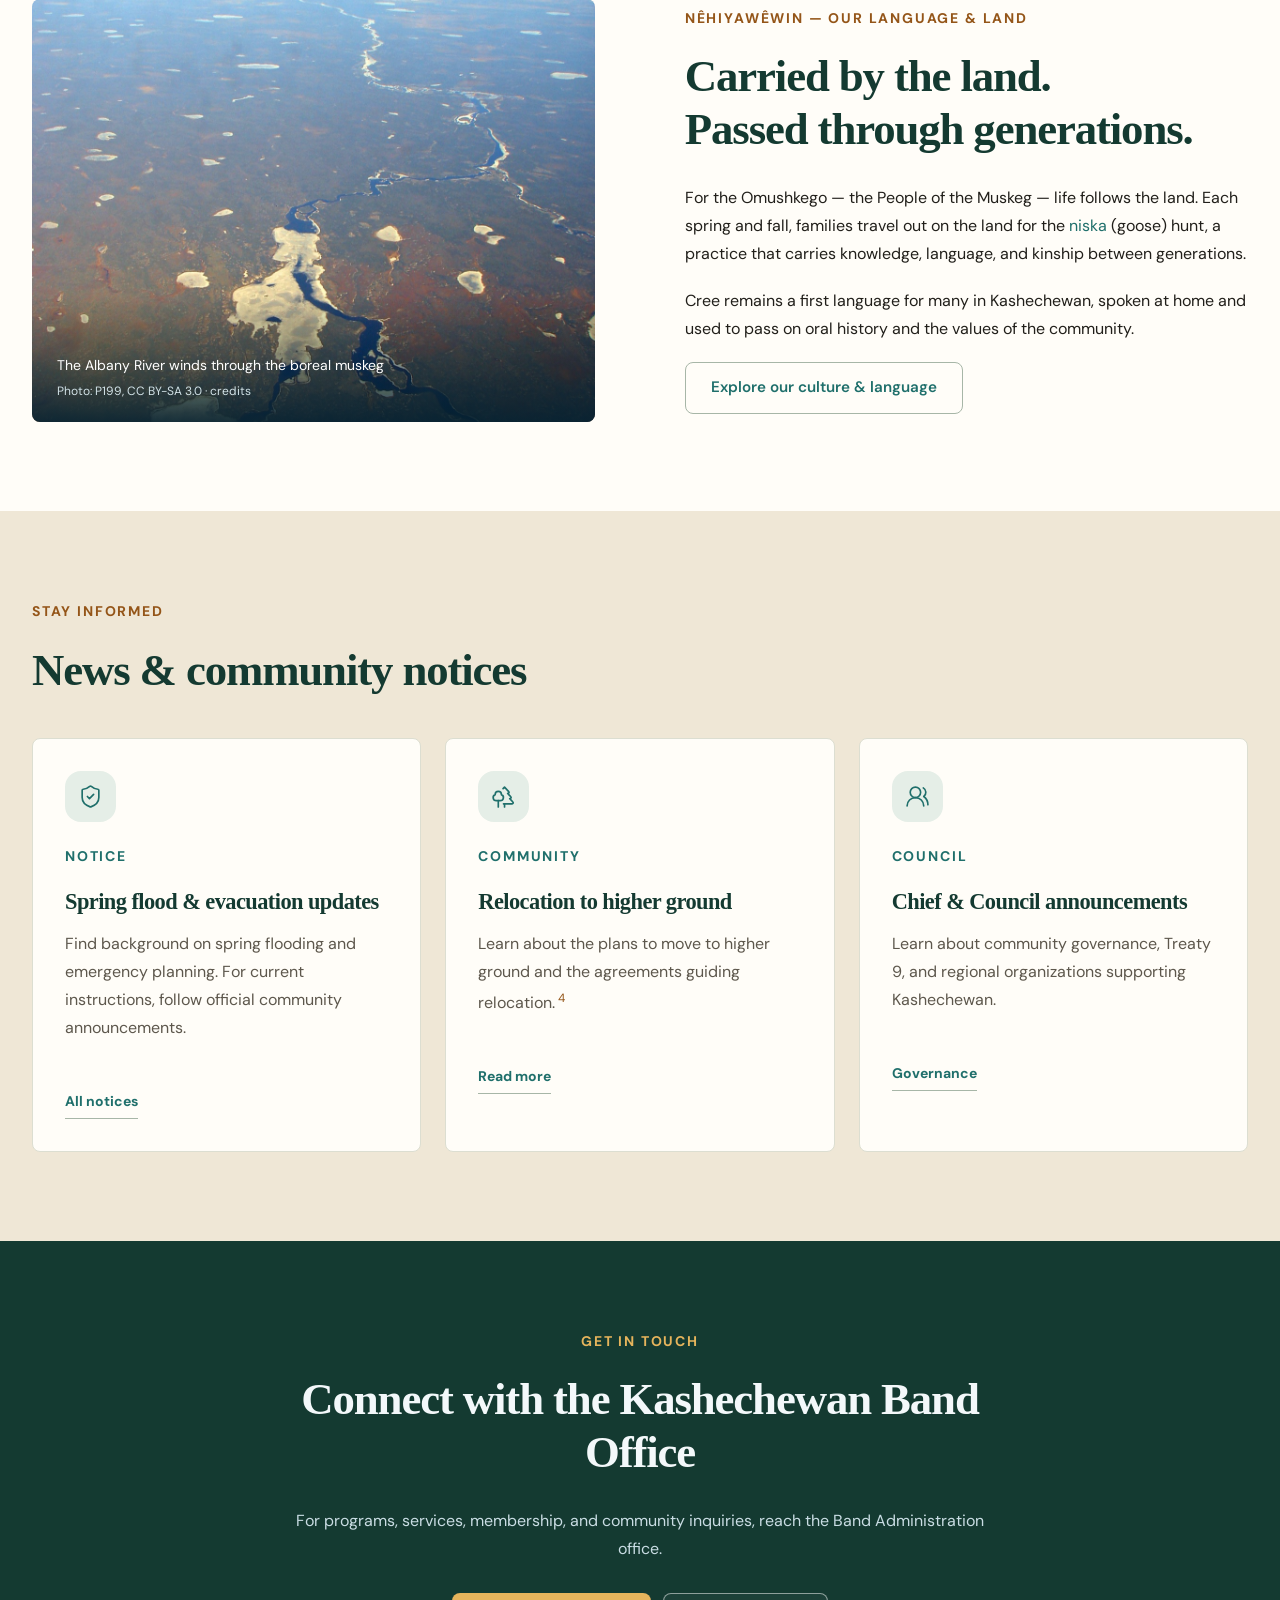
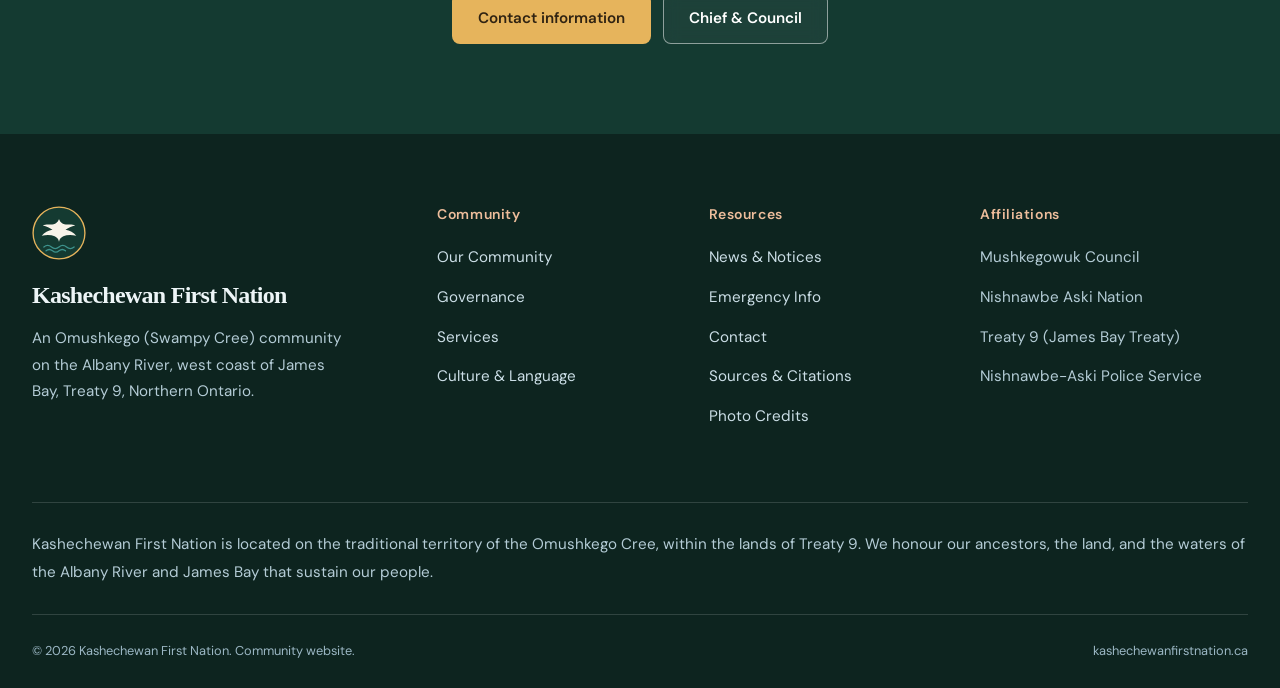
==== commit 9d4c5ad7: "Add River redesign as a third appearance alongside Light and Dark" ====
--- a/index.html
+++ b/index.html
@@ -7,11 +7,11 @@
   <meta name="description" content="The community website of Kashechewan First Nation — an Omushkego (Swampy Cree) community on the north shore of the Albany River, west coast of James Bay, in Treaty 9 territory, Northern Ontario.">
   <link rel="icon" href="assets/img/logo.svg" type="image/svg+xml">
   <meta name="color-scheme" content="light dark"><script src="assets/js/theme.js"></script><link rel="preconnect" href="https://fonts.googleapis.com"><link rel="preconnect" href="https://fonts.gstatic.com" crossorigin><link href="https://fonts.googleapis.com/css2?family=DM+Sans:wght@400;500;600;700&family=Manrope:wght@400;500;600;700;800&display=swap" rel="stylesheet"><link rel="stylesheet" href="assets/css/style.css">
-<noscript><style>.nav{display:flex;position:static;flex-wrap:wrap;max-height:none}.header-inner{flex-wrap:wrap;padding-block:16px}.header-actions{display:none}.site-header{position:relative}</style></noscript></head>
+<noscript><style>.nav{display:flex;position:static;flex-wrap:wrap;max-height:none}.header-inner{flex-wrap:wrap;padding-block:16px}.header-actions{display:none}.site-header{position:relative}</style></noscript><link rel="stylesheet" href="assets/css/modes.css"></head>
 <body data-page="index"><a class="skip-link" href="#main-content">Skip to content</a>
 
   <!-- ===== Utility bar ===== -->
-  <div class="utility"><div class="wrap"><span>Omushkego Cree · Treaty 9 territory</span><a href="community.html#emergency"><i data-lucide="shield-check" aria-hidden="true"></i> Flood & emergency information</a></div></div><header class="site-header"><div class="wrap header-inner"><a class="brand" href="index.html"><img class="mark" src="assets/img/logo.svg" alt=""><span class="brand-text"><span class="name">Kashechewan</span><span class="sub">FIRST NATION</span></span></a><nav class="nav" id="primary-nav" aria-label="Main navigation"><a href="index.html" class="active" aria-current="page">Home</a><a href="about.html">Our community</a><a href="community.html">Services</a><a href="culture.html">Culture & language</a><a href="governance.html">Governance</a><a href="news.html">News</a><a href="contact.html" class="mobile-contact">Contact the Band Office</a></nav><div class="header-actions"><button class="theme-toggle" type="button" aria-label="Switch to dark mode"><i data-lucide="moon" aria-hidden="true"></i><span class="theme-label">Dark</span></button><a class="btn header-contact" href="contact.html">Contact us</a><button class="nav-toggle" type="button" aria-label="Open menu" aria-controls="primary-nav" aria-expanded="false"><i data-lucide="menu" aria-hidden="true"></i><span>Menu</span></button></div></div></header><main id="main-content">
+  <div class="utility"><div class="wrap"><span>Omushkego Cree · Treaty 9 territory</span><a href="community.html#emergency"><i data-lucide="shield-check" aria-hidden="true"></i> Flood & emergency information</a></div></div><header class="site-header"><div class="wrap header-inner"><a class="brand" href="index.html"><img class="mark" src="assets/img/logo.svg" alt=""><span class="brand-text"><span class="name">Kashechewan</span><span class="sub">FIRST NATION</span></span></a><nav class="nav" id="primary-nav" aria-label="Main navigation"><a href="index.html" class="active" aria-current="page">Home</a><a href="about.html">Our community</a><a href="community.html">Services</a><a href="culture.html">Culture & language</a><a href="governance.html">Governance</a><a href="news.html">News</a><a href="contact.html" class="mobile-contact">Contact the Band Office</a></nav><div class="header-actions"><label class="theme-picker"><span class="sr-only">Appearance</span><select class="theme-select" aria-label="Appearance"><option value="light">Light</option><option value="dark">Dark</option><option value="river">River</option></select></label><a class="btn header-contact" href="contact.html">Contact us</a><button class="nav-toggle" type="button" aria-label="Open menu" aria-controls="primary-nav" aria-expanded="false"><i data-lucide="menu" aria-hidden="true"></i><span>Menu</span></button></div></div></header><main id="main-content">
 
 <section class="hero home"><img class="landscape" src="assets/img/hero-albany-delta.jpg" fetchpriority="high" alt="NASA satellite view of the Albany River delta flowing into James Bay near Kashechewan and Fort Albany"><div class="wrap hero-layout"><div class="hero-inner"><p class="eyebrow">Wachiya · Welcome to Kashechewan</p><h1>Our land.<br>Our people.<br><em>Our future.</em></h1><p>An Omushkego Cree community, connected by the Albany River and the generations who call it home.</p><div class="btn-row"><a class="btn btn-primary" href="about.html">Discover our community</a><a class="btn btn-ghost" href="community.html">Find a service</a></div></div><div class="hero-place"><span class="place-line"></span><p>Where the water<br><em>flows fast.</em></p><span>KISHECHIWAN · ALBANY RIVER</span></div></div><div class="hero-bottom wrap"><span>Rooted in the land. Moving forward together.</span><a href="credits.html">Albany River delta · NASA / ISS</a></div></section><nav class="quick-links wrap" aria-label="Community shortcuts"><a href="community.html"><i data-lucide="hand-heart" aria-hidden="true"></i><span><strong>Community services</strong><small>Support for everyday life</small></span></a><a href="news.html"><i data-lucide="newspaper" aria-hidden="true"></i><span><strong>News & notices</strong><small>Community information</small></span></a><a href="governance.html"><i data-lucide="users-round" aria-hidden="true"></i><span><strong>Chief & Council</strong><small>Our leadership & direction</small></span></a><a href="contact.html"><i data-lucide="messages-square" aria-hidden="true"></i><span><strong>Get in touch</strong><small>Connect with the Band Office</small></span></a></nav>
   <!-- ===== Intro / welcome ===== -->
--- a/assets/css/style.css
+++ b/assets/css/style.css
@@ -217,7 +217,7 @@
 to{opacity:1;transform:none;filter:none}
 }
 
-@media(min-width:1121px){.site-header{view-transition-name:site-header}
+@media(min-width:1241px){.site-header{view-transition-name:site-header}
 ::view-transition-group(site-header){animation-duration:.45s}
 }
 
@@ -229,7 +229,7 @@
 .quick-links small{font-size:.75rem}
 }
 
-@media(max-width:1120px){.header-inner{min-height:84px}
+@media(max-width:1240px){.header-inner{min-height:84px}
 .nav-toggle{display:flex}
 .nav{display:none;position:absolute;left:0;right:0;top:100%;padding:20px 32px;background:var(--paper);border-bottom:1px solid var(--line);box-shadow:var(--shadow);flex-direction:column;align-items:stretch;max-height:calc(100dvh - 120px);overflow:auto}
 .nav.open{display:flex;animation:flow-in .3s var(--ease)}
--- a/assets/css/modes.css
+++ b/assets/css/modes.css
@@ -0,0 +1,54 @@
+/* River uses the full redesign in style.css. Light and Dark recall the original
+   spruce / ochre / serif visual identity without losing the shared accessible UI. */
+:root[data-theme="light"] {
+  --paper:#fffdf8; --cream:#f8f3e9; --sand:#efe7d6;
+  --ink:#211f1a; --muted:#5d574c; --spruce:#143a31;
+  --spruce-deep:#0d241f; --river:#1f6f6b; --river-light:#3d928c;
+  --ochre:#945518; --gold:#e6b45c; --line:#dcded1; --line-strong:#a7b6a7;
+  --glass:#fffdf8f2; --accent-soft:#e5eee7; --radius:8px;
+  --serif:"Iowan Old Style","Palatino Linotype",Palatino,Georgia,serif;
+}
+:root[data-theme="dark"] {
+  --paper:#142e28; --cream:#0d211c; --sand:#102920;
+  --ink:#f0f2e9; --muted:#b9c9bc; --spruce:#dcecdf;
+  --spruce-deep:#081a14; --river:#9bd8c6; --river-light:#7cb9a6;
+  --ochre:#e6b45c; --gold:#edc785; --line:#314e40; --line-strong:#587362;
+  --glass:#10251ef2; --accent-soft:#203d31; --radius:8px;
+  --serif:"Iowan Old Style","Palatino Linotype",Palatino,Georgia,serif;
+}
+:root[data-theme="river"] { color-scheme:light; }
+:root:is([data-theme="light"],[data-theme="dark"]) h1,
+:root:is([data-theme="light"],[data-theme="dark"]) h2,
+:root:is([data-theme="light"],[data-theme="dark"]) h3 { letter-spacing:-.025em; }
+:root:is([data-theme="light"],[data-theme="dark"]) .hero:before {
+  background:linear-gradient(90deg,#0d241ff0,#143a31a0 55%,#143a3140),linear-gradient(0deg,#0d241fba,transparent 50%);
+}
+:root:is([data-theme="light"],[data-theme="dark"]) .hero h1 em { color:#e6b45c; }
+:root:is([data-theme="light"],[data-theme="dark"]) .hero .eyebrow { color:#e6b45c; }
+:root:is([data-theme="light"],[data-theme="dark"]) .hero-place>span:last-child { color:#e6d2ad; }
+:root:is([data-theme="light"],[data-theme="dark"]) .band-spruce,
+:root:is([data-theme="light"],[data-theme="dark"]) .page-banner { background:#143a31; }
+:root:is([data-theme="light"],[data-theme="dark"]) .page-banner.has-photo:after { background:linear-gradient(90deg,#0d241fed,#143a3180); }
+:root:is([data-theme="light"],[data-theme="dark"]) .site-footer { background:#0d241f; }
+:root:is([data-theme="light"],[data-theme="dark"]) .btn-primary { background:#e6b45c; color:#302312; }
+:root:is([data-theme="light"],[data-theme="dark"]) .btn-primary:hover { background:#f2c67c; }
+:root:is([data-theme="light"],[data-theme="dark"]) .btn { border-radius:8px; }
+:root:is([data-theme="light"],[data-theme="dark"]) .card,
+:root:is([data-theme="light"],[data-theme="dark"]) .dept,
+:root:is([data-theme="light"],[data-theme="dark"]) .quick-links,
+:root:is([data-theme="light"],[data-theme="dark"]) .split .photo { border-radius:8px; }
+.sr-only { position:absolute; width:1px; height:1px; padding:0; margin:-1px; overflow:hidden; clip-path:inset(50%); white-space:nowrap; border:0; }
+.theme-picker { display:flex; align-items:center; flex-shrink:0; }
+.theme-select { font:600 .875rem/1.4 var(--sans); color:var(--ink); background:var(--paper); border:1px solid var(--line-strong); border-radius:24px; min-height:44px; width:96px; padding:10px 8px 10px 14px; cursor:pointer; }
+.theme-select:focus-visible { outline:3px solid var(--ochre); outline-offset:4px; }
+.theme-select:hover { background:var(--accent-soft); }
+@media(max-width:560px) {
+  .theme-select { font-size:1rem; width:86px; padding-left:10px; }
+  .brand .mark { width:32px; height:32px; }
+  .brand .name { font-size:1rem; }
+  .header-actions { gap:6px; }
+}
+@media(max-width:360px) {
+  .header-inner { width:calc(100% - 24px); }
+  .brand .mark { display:none; }
+}
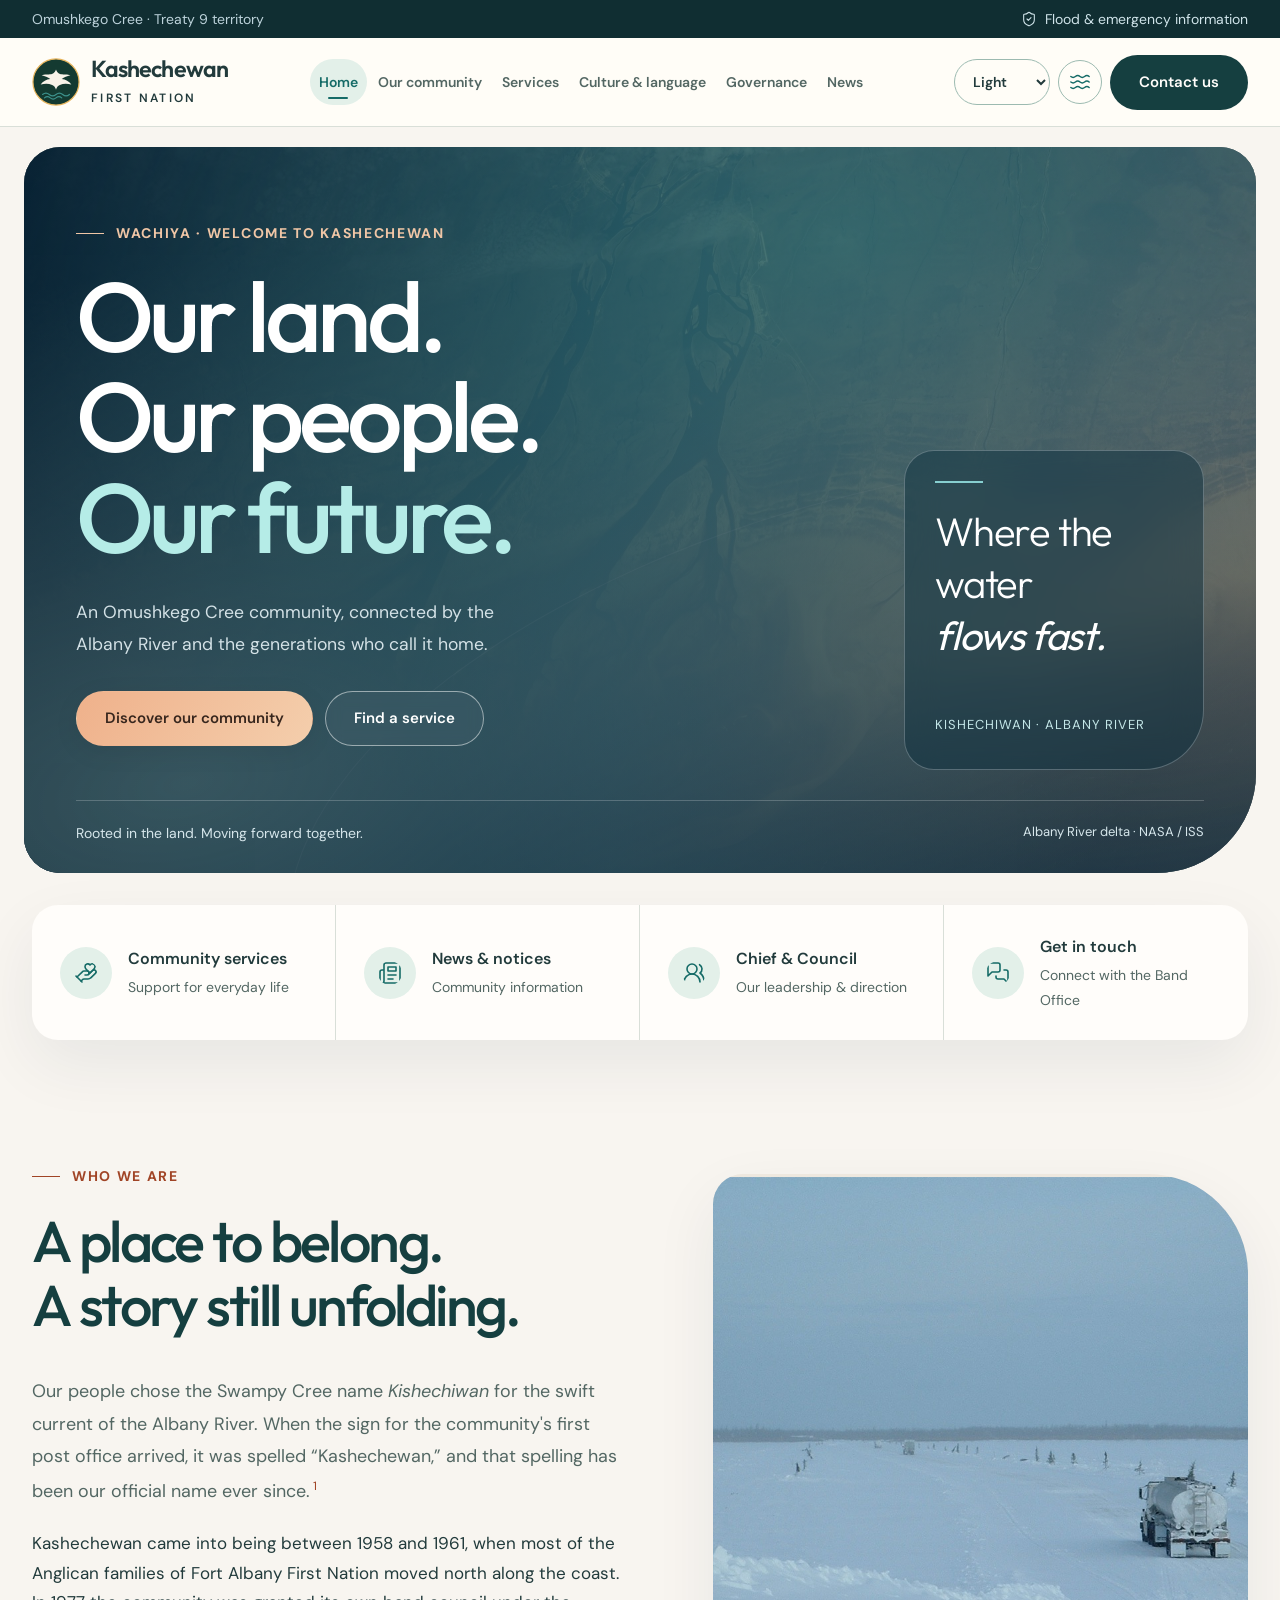
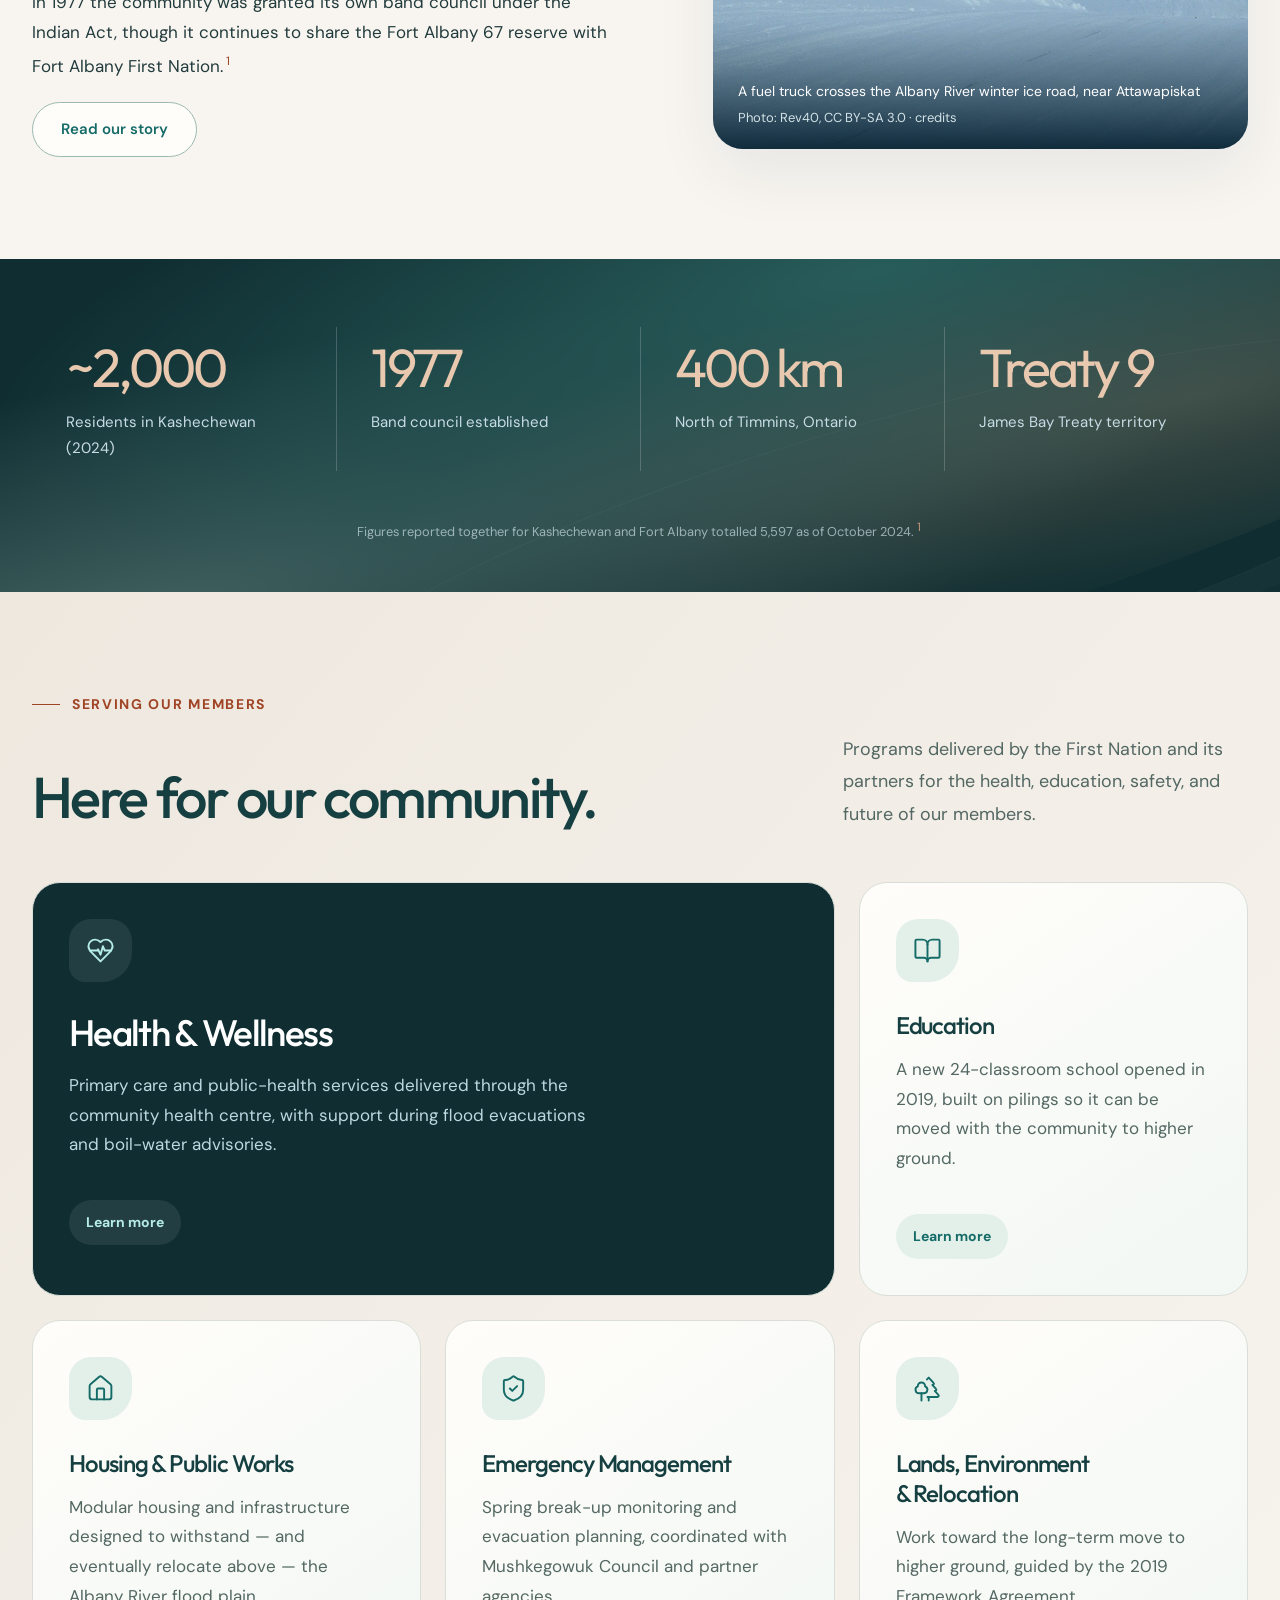
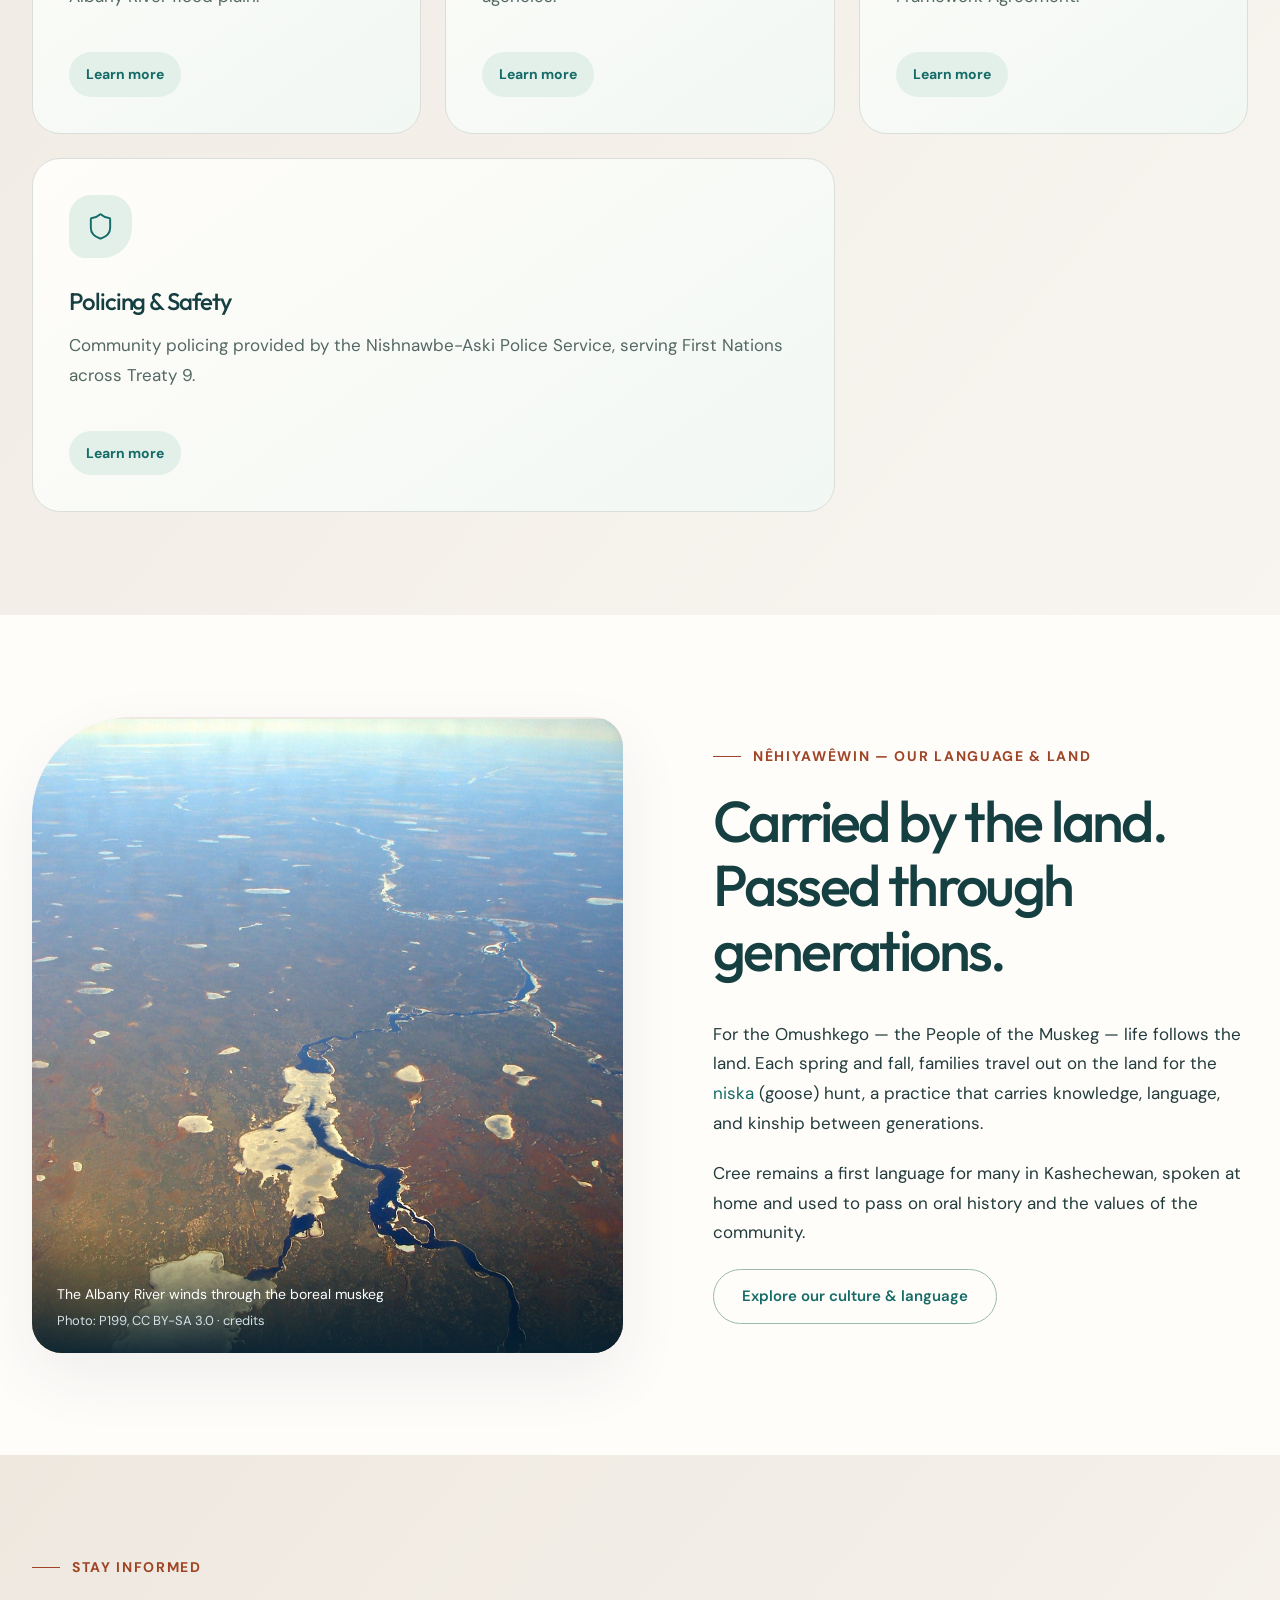
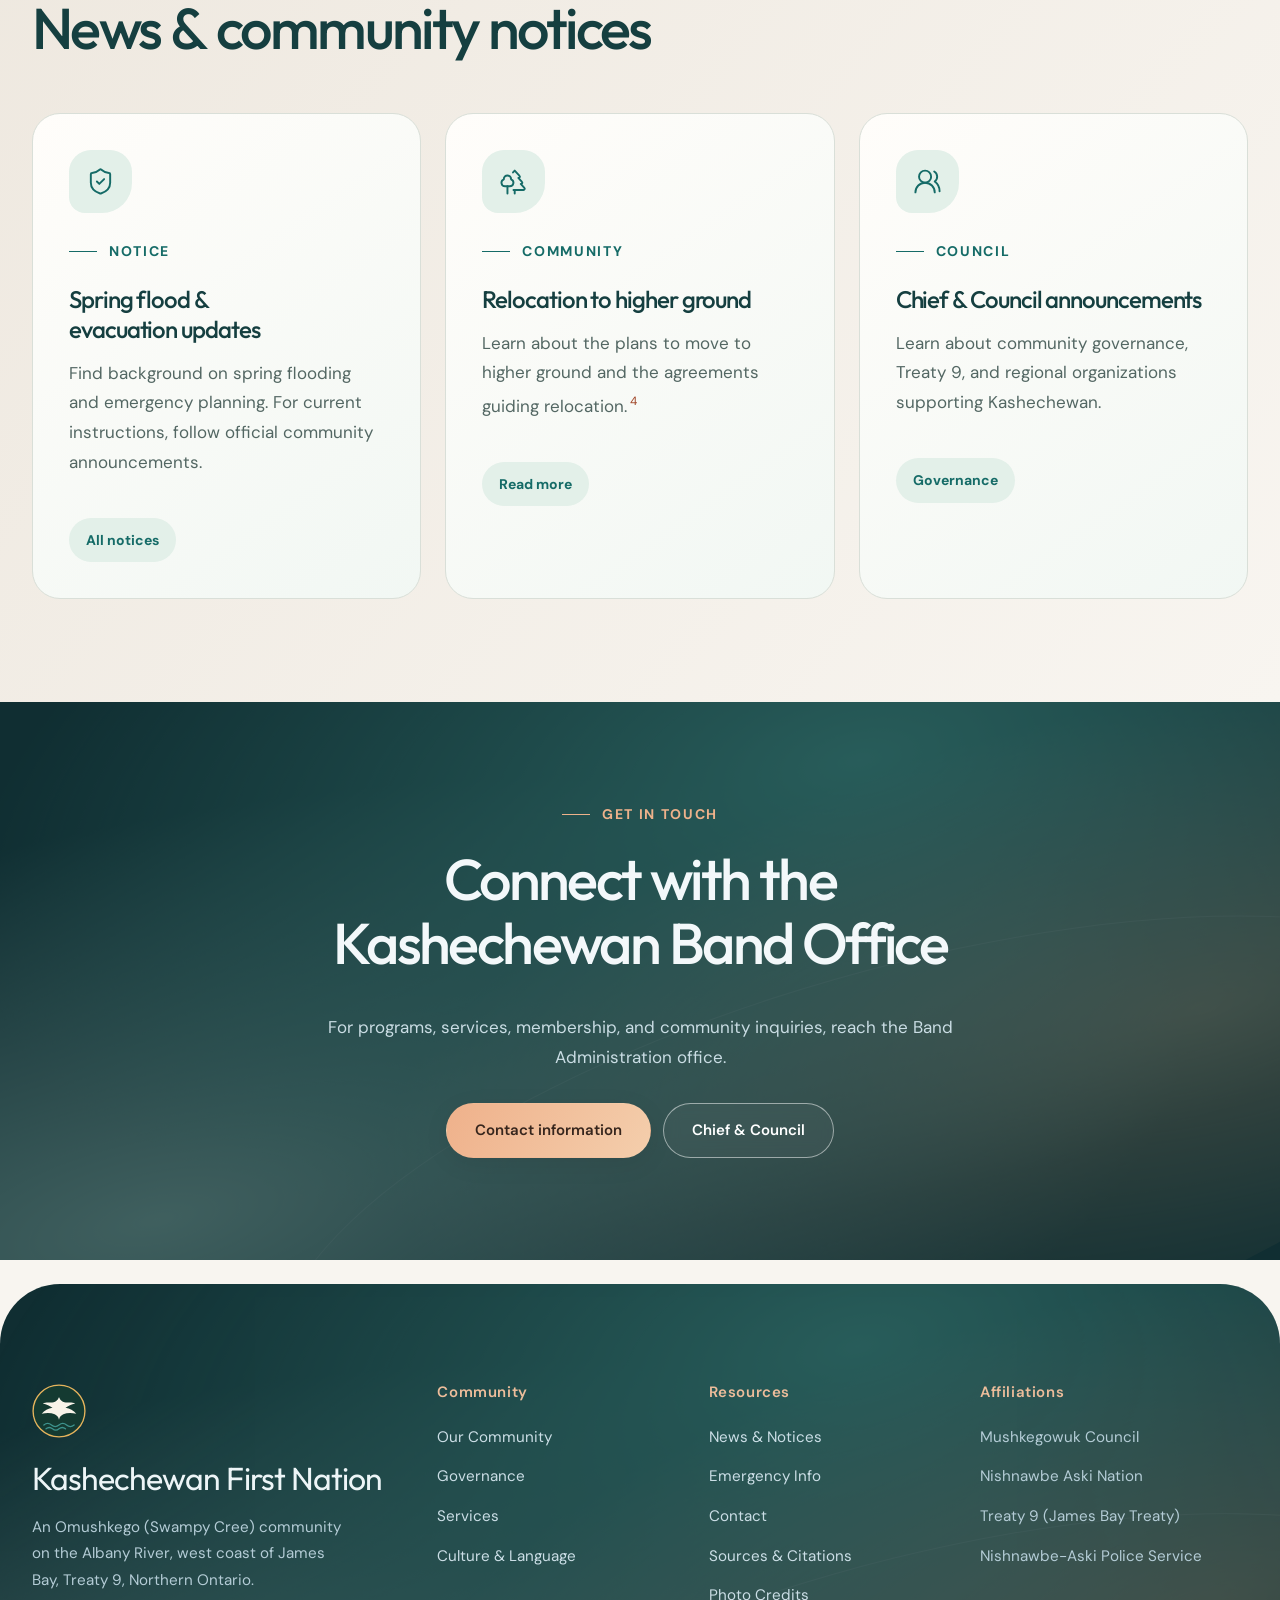
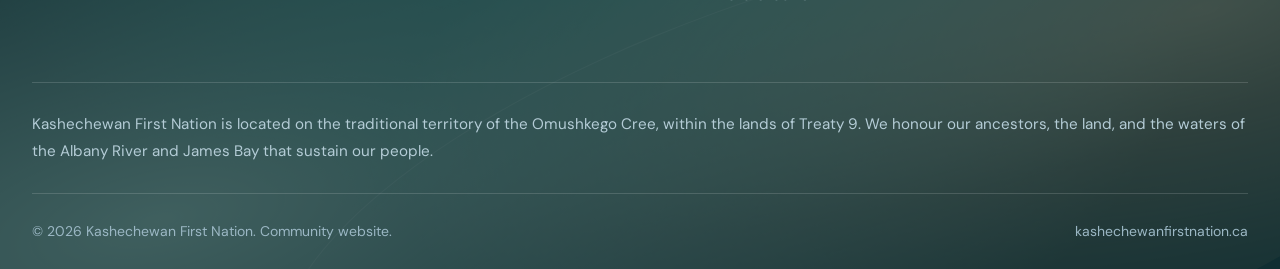
==== commit ee5b390a: "Rework all pages with flowing motion, editorial layouts and three refined themes" ====
--- a/index.html
+++ b/index.html
@@ -6,14 +6,14 @@
   <title>Kashechewan First Nation | Omushkego Cree community on the Albany River</title>
   <meta name="description" content="The community website of Kashechewan First Nation — an Omushkego (Swampy Cree) community on the north shore of the Albany River, west coast of James Bay, in Treaty 9 territory, Northern Ontario.">
   <link rel="icon" href="assets/img/logo.svg" type="image/svg+xml">
-  <meta name="color-scheme" content="light dark"><script src="assets/js/theme.js"></script><link rel="preconnect" href="https://fonts.googleapis.com"><link rel="preconnect" href="https://fonts.gstatic.com" crossorigin><link href="https://fonts.googleapis.com/css2?family=DM+Sans:wght@400;500;600;700&family=Manrope:wght@400;500;600;700;800&display=swap" rel="stylesheet"><link rel="stylesheet" href="assets/css/style.css">
-<noscript><style>.nav{display:flex;position:static;flex-wrap:wrap;max-height:none}.header-inner{flex-wrap:wrap;padding-block:16px}.header-actions{display:none}.site-header{position:relative}</style></noscript><link rel="stylesheet" href="assets/css/modes.css"></head>
+  <meta name="color-scheme" content="light dark"><script src="assets/js/theme.js"></script><link rel="preconnect" href="https://fonts.googleapis.com"><link rel="preconnect" href="https://fonts.gstatic.com" crossorigin><link href="https://fonts.googleapis.com/css2?family=DM+Sans:wght@400;500;600;700&family=Outfit:wght@300;400;500;600;700&display=swap" rel="stylesheet"><link rel="stylesheet" href="assets/css/style.css">
+<noscript><style>.motion-toggle{display:none!important}.nav{display:flex;position:static;flex-wrap:wrap;max-height:none}.header-inner{flex-wrap:wrap;padding-block:16px}.header-actions{display:none}.site-header{position:relative}</style></noscript><link rel="stylesheet" href="assets/css/modes.css"><link rel="stylesheet" href="assets/css/flow.css"></head>
 <body data-page="index"><a class="skip-link" href="#main-content">Skip to content</a>
 
   <!-- ===== Utility bar ===== -->
-  <div class="utility"><div class="wrap"><span>Omushkego Cree · Treaty 9 territory</span><a href="community.html#emergency"><i data-lucide="shield-check" aria-hidden="true"></i> Flood & emergency information</a></div></div><header class="site-header"><div class="wrap header-inner"><a class="brand" href="index.html"><img class="mark" src="assets/img/logo.svg" alt=""><span class="brand-text"><span class="name">Kashechewan</span><span class="sub">FIRST NATION</span></span></a><nav class="nav" id="primary-nav" aria-label="Main navigation"><a href="index.html" class="active" aria-current="page">Home</a><a href="about.html">Our community</a><a href="community.html">Services</a><a href="culture.html">Culture & language</a><a href="governance.html">Governance</a><a href="news.html">News</a><a href="contact.html" class="mobile-contact">Contact the Band Office</a></nav><div class="header-actions"><label class="theme-picker"><span class="sr-only">Appearance</span><select class="theme-select" aria-label="Appearance"><option value="light">Light</option><option value="dark">Dark</option><option value="river">River</option></select></label><a class="btn header-contact" href="contact.html">Contact us</a><button class="nav-toggle" type="button" aria-label="Open menu" aria-controls="primary-nav" aria-expanded="false"><i data-lucide="menu" aria-hidden="true"></i><span>Menu</span></button></div></div></header><main id="main-content">
-
-<section class="hero home"><img class="landscape" src="assets/img/hero-albany-delta.jpg" fetchpriority="high" alt="NASA satellite view of the Albany River delta flowing into James Bay near Kashechewan and Fort Albany"><div class="wrap hero-layout"><div class="hero-inner"><p class="eyebrow">Wachiya · Welcome to Kashechewan</p><h1>Our land.<br>Our people.<br><em>Our future.</em></h1><p>An Omushkego Cree community, connected by the Albany River and the generations who call it home.</p><div class="btn-row"><a class="btn btn-primary" href="about.html">Discover our community</a><a class="btn btn-ghost" href="community.html">Find a service</a></div></div><div class="hero-place"><span class="place-line"></span><p>Where the water<br><em>flows fast.</em></p><span>KISHECHIWAN · ALBANY RIVER</span></div></div><div class="hero-bottom wrap"><span>Rooted in the land. Moving forward together.</span><a href="credits.html">Albany River delta · NASA / ISS</a></div></section><nav class="quick-links wrap" aria-label="Community shortcuts"><a href="community.html"><i data-lucide="hand-heart" aria-hidden="true"></i><span><strong>Community services</strong><small>Support for everyday life</small></span></a><a href="news.html"><i data-lucide="newspaper" aria-hidden="true"></i><span><strong>News & notices</strong><small>Community information</small></span></a><a href="governance.html"><i data-lucide="users-round" aria-hidden="true"></i><span><strong>Chief & Council</strong><small>Our leadership & direction</small></span></a><a href="contact.html"><i data-lucide="messages-square" aria-hidden="true"></i><span><strong>Get in touch</strong><small>Connect with the Band Office</small></span></a></nav>
+  <div class="utility"><div class="wrap"><span>Omushkego Cree · Treaty 9 territory</span><a href="community.html#emergency"><i data-lucide="shield-check" aria-hidden="true"></i> Flood & emergency information</a></div></div><header class="site-header"><div class="wrap header-inner"><a class="brand" href="index.html"><img class="mark" src="assets/img/logo.svg" alt=""><span class="brand-text"><span class="name">Kashechewan</span><span class="sub">FIRST NATION</span></span></a><nav class="nav" id="primary-nav" aria-label="Main navigation"><a href="index.html" class="active" aria-current="page">Home</a><a href="about.html">Our community</a><a href="community.html">Services</a><a href="culture.html">Culture & language</a><a href="governance.html">Governance</a><a href="news.html">News</a><a href="contact.html" class="mobile-contact">Contact the Band Office</a></nav><div class="header-actions"><label class="theme-picker"><span class="sr-only">Appearance</span><select class="theme-select" aria-label="Appearance"><option value="light">Light</option><option value="dark">Dark</option><option value="river">River</option></select></label><button class="motion-toggle" type="button" aria-label="Pause motion" aria-pressed="false" title="Pause motion"><i data-lucide="waves" aria-hidden="true"></i></button><a class="btn header-contact" href="contact.html">Contact us</a><button class="nav-toggle" type="button" aria-label="Open menu" aria-controls="primary-nav" aria-expanded="false"><i data-lucide="menu" aria-hidden="true"></i><span>Menu</span></button></div></div></header><main id="main-content">
+
+<section class="hero home"><img class="landscape" src="assets/img/hero-albany-delta.jpg" fetchpriority="high" alt="NASA satellite view of the Albany River delta flowing into James Bay near Kashechewan and Fort Albany" width="2400" height="1594"><div class="wrap hero-layout"><div class="hero-inner"><p class="eyebrow">Wachiya · Welcome to Kashechewan</p><h1><span class="hero-line">Our land.</span><span class="hero-line">Our people.</span><em class="hero-line">Our future.</em></h1><p>An Omushkego Cree community, connected by the Albany River and the generations who call it home.</p><div class="btn-row"><a class="btn btn-primary" href="about.html">Discover our community</a><a class="btn btn-ghost" href="community.html">Find a service</a></div></div><div class="hero-place"><span class="place-line"></span><p>Where the water<br><em>flows fast.</em></p><span>KISHECHIWAN · ALBANY RIVER</span></div></div><div class="hero-bottom wrap"><span>Rooted in the land. Moving forward together.</span><a href="credits.html">Albany River delta · NASA / ISS</a></div></section><nav class="quick-links wrap" aria-label="Community shortcuts"><a href="community.html"><i data-lucide="hand-heart" aria-hidden="true"></i><span><strong>Community services</strong><small>Support for everyday life</small></span></a><a href="news.html"><i data-lucide="newspaper" aria-hidden="true"></i><span><strong>News & notices</strong><small>Community information</small></span></a><a href="governance.html"><i data-lucide="users-round" aria-hidden="true"></i><span><strong>Chief & Council</strong><small>Our leadership & direction</small></span></a><a href="contact.html"><i data-lucide="messages-square" aria-hidden="true"></i><span><strong>Get in touch</strong><small>Connect with the Band Office</small></span></a></nav>
   <!-- ===== Intro / welcome ===== -->
   <section class="band-paper">
     <div class="wrap split">
@@ -25,7 +25,7 @@
         <a class="btn btn-outline" href="about.html">Read our story</a>
       </div>
       <figure class="photo ratio-4-3">
-        <img loading="lazy" decoding="async" src="assets/img/albany-river-ice-road.jpg" alt="A fuel tanker truck crossing the Albany River on the winter ice road between Moosonee and Attawapiskat, Northern Ontario">
+        <img loading="lazy" decoding="async" src="assets/img/albany-river-ice-road.jpg" alt="A fuel tanker truck crossing the Albany River on the winter ice road between Moosonee and Attawapiskat, Northern Ontario" width="1200" height="900">
         <figcaption>
           <span class="desc">A fuel truck crosses the Albany River winter ice road, near Attawapiskat</span>
           <span class="credit">Photo: Rev40, <a href="https://creativecommons.org/licenses/by-sa/3.0/">CC BY-SA 3.0</a> · <a href="credits.html">credits</a></span>
@@ -48,7 +48,7 @@
   </section>
 
   <!-- ===== Departments / services ===== -->
-  <section class="band-sand">
+  <section class="band-sand home-services">
     <div class="wrap">
       <div class="section-head">
         <p class="eyebrow">Serving our members</p>
@@ -94,7 +94,7 @@
   <section class="band-paper">
     <div class="wrap split">
       <figure class="photo ratio-4-3">
-        <img loading="lazy" decoding="async" src="assets/img/albany-river-muskeg.jpg" alt="Aerial view of the Albany River winding through boreal muskeg and small lakes, Northern Ontario">
+        <img loading="lazy" decoding="async" src="assets/img/albany-river-muskeg.jpg" alt="Aerial view of the Albany River winding through boreal muskeg and small lakes, Northern Ontario" width="1200" height="1500">
         <figcaption>
           <span class="desc">The Albany River winds through the boreal muskeg</span>
           <span class="credit">Photo: P199, <a href="https://creativecommons.org/licenses/by-sa/3.0/">CC BY-SA 3.0</a> · <a href="credits.html">credits</a></span>
@@ -202,5 +202,5 @@
   </footer>
 
   <script src="assets/js/lucide.min.js"></script><script src="assets/js/main.js"></script>
-</body>
+<script src="assets/js/flow.js"></script></body>
 </html>
--- a/assets/css/flow.css
+++ b/assets/css/flow.css
@@ -0,0 +1,177 @@
+/* Shared 2026 river system. All three appearances have the same motion and layout. */
+:root,:root[data-theme=river]{--serif:'Outfit',system-ui,sans-serif;--sans:'DM Sans',system-ui,sans-serif;--paper:#fff;--cream:#f1f7fa;--sand:#e2eef3;--ink:#122f42;--muted:#4b6575;--spruce:#10394d;--spruce-deep:#061f31;--river:#096976;--ochre:#a04725;--gold:#efb790;--line:#cbdde5;--line-strong:#91b3c3;--accent-soft:#ddf1f0;--glass:#f9fdffe8;--radius:28px;--flow-a:#39c3c7;--flow-b:#508bc6;--flow-c:#e6ab88;--shadow:0 24px 64px #072f4012;--ease:cubic-bezier(.16,1,.3,1)}
+:root[data-theme=light]{--paper:#fffdfa;--cream:#f8f5f0;--sand:#eee8df;--ink:#223b3c;--muted:#536763;--spruce:#153f40;--spruce-deep:#102e32;--river:#156b67;--ochre:#a04426;--gold:#eeb28b;--line:#d9dfd8;--line-strong:#9cbab0;--accent-soft:#e3f0e9;--glass:#fffdf8ec;--flow-a:#57b7a8;--flow-b:#9bbfb5;--flow-c:#dfac7f;--radius:28px;--serif:'Outfit',system-ui,sans-serif}
+:root[data-theme=dark]{--paper:#102b3a;--cream:#081e2a;--sand:#0d2534;--ink:#edf5f7;--muted:#b3c8d1;--spruce:#e1f0f3;--spruce-deep:#051721;--river:#8bdddd;--ochre:#efb38f;--gold:#efb38f;--line:#2c4859;--line-strong:#52778b;--accent-soft:#163d48;--glass:#0b2534e8;--flow-a:#147f8c;--flow-b:#285681;--flow-c:#9f7662;--radius:28px;--serif:'Outfit',system-ui,sans-serif;--shadow:0 24px 64px #0003}
+body{font-size:1.0625rem;overflow-wrap:break-word}
+h1,h2,h3{font-weight:500;text-wrap:balance;letter-spacing:-.045em!important}
+h2{font-size:clamp(2.5rem,4.5vw,4.25rem);line-height:1.12}
+h3{font-size:1.55rem;line-height:1.25}
+.wrap{max-width:1380px}
+section{padding-block:clamp(72px,8vw,136px)}
+.eyebrow{font-size:.875rem;letter-spacing:.12em;display:flex;align-items:center;gap:12px}
+.eyebrow:before{content:'';display:inline-block;width:28px;height:1px;background:currentColor;flex-shrink:0}
+.center .eyebrow,[style*="text-align:center"]>.eyebrow{justify-content:center}
+.lead{font-size:clamp(1.1rem,1.4vw,1.25rem);line-height:1.8}
+.utility{background:var(--spruce-deep)}
+.site-header{background:var(--glass);transition:box-shadow .4s,background .4s}
+.site-header.is-scrolled{box-shadow:0 8px 32px #001e3214}
+.header-inner{min-height:88px}
+.brand .name{font-family:var(--serif);font-weight:600;font-size:1.45rem}
+.brand .sub{font-size:.75rem;letter-spacing:.19em}
+.nav{gap:2px}
+.nav a{position:relative;border-radius:50px;font-size:.875rem}
+.nav a:after{content:'';position:absolute;bottom:6px;left:calc(50% - 10px);width:20px;height:2px;border-radius:2px;background:var(--river);transform:scaleX(0);transition:transform .4s var(--ease)}
+.nav a:hover:after,.nav a.active:after{transform:scaleX(1)}
+.header-actions{gap:8px}
+.theme-select{border-radius:50px;min-height:46px;background:transparent}
+.motion-toggle{display:inline-flex;align-items:center;justify-content:center;min-height:44px;min-width:44px;padding:10px;border:1px solid var(--line-strong);border-radius:50%;color:var(--river);background:transparent;cursor:pointer}
+.motion-toggle:hover{background:var(--accent-soft)}
+.motion-toggle[aria-pressed=true]{color:var(--muted)}
+.motion-toggle:focus-visible{outline:3px solid var(--ochre);outline-offset:3px}
+.reading-progress{position:absolute;left:0;bottom:-1px;height:2px;width:100%;background:linear-gradient(90deg,var(--flow-a),var(--flow-b),var(--flow-c));transform:scaleX(var(--reading,0));transform-origin:left;pointer-events:none}
+.btn,:root:is([data-theme=light],[data-theme=dark]) .btn{border-radius:50px;min-height:54px;padding:16px 28px;font-size:.9375rem;font-weight:600;transition:transform .45s var(--ease),box-shadow .45s,background .35s}
+.btn:before{content:'';position:absolute;inset:-100% -20%;z-index:-1;background:linear-gradient(115deg,transparent 35%,#ffffff40 49%,transparent 63%);transform:translateX(-90%) rotate(8deg);transition:transform .8s var(--ease);pointer-events:none}
+.btn:hover:before{transform:translateX(90%) rotate(8deg)}
+.btn-primary,:root:is([data-theme=light],[data-theme=dark]) .btn-primary{background:linear-gradient(120deg,#efb18b,#f4ceac);color:#37261d;box-shadow:0 6px 26px #00000012}
+.btn-primary:hover,:root:is([data-theme=light],[data-theme=dark]) .btn-primary:hover{background:#ffdabd}
+.btn-outline{background:var(--paper);border-color:var(--line-strong)}
+.header-contact.btn{padding:12px 20px;min-height:46px;background:var(--spruce);color:var(--paper)}
+.hero{margin:20px 24px 0;border-radius:36px 36px 100px 36px;background:var(--spruce-deep);min-height:700px}
+.hero-layout{grid-template-columns:minmax(0,1.4fr) minmax(220px,.6fr);gap:40px;min-height:650px}
+.hero .wrap{width:calc(100% - 104px)}
+.hero-inner{padding:76px 0 54px;max-width:850px}
+.hero h1{font-size:clamp(4.5rem,7.7vw,8rem);line-height:1.02;letter-spacing:-.05em!important;margin-bottom:30px;font-weight:500}
+.hero h1 em,:root:is([data-theme=light],[data-theme=dark]) .hero h1 em{color:#b5ece7;font-style:normal}
+.hero h1 .hero-line{display:block}
+.hero .landscape{opacity:.7;object-position:68% center;transform:scale(1.06) translateY(var(--parallax,0px));will-change:auto}
+.hero:before,:root:is([data-theme=light],[data-theme=dark]) .hero:before{background:linear-gradient(90deg,#051f31ed,#082f43a6 48%,#123c4830),linear-gradient(0deg,#041e32a6,transparent 65%)}
+.hero .eyebrow,:root:is([data-theme=light],[data-theme=dark]) .hero .eyebrow{color:#f0c6a6}
+.hero-place{position:relative;align-self:end;margin-bottom:30px;padding:30px;border:1px solid #ffffff40;border-radius:30px 30px 60px 30px;backdrop-filter:blur(16px);background:#072c3b70;max-width:300px}
+.hero-place p{font-family:var(--serif);font-weight:300;font-size:2.5rem}
+.hero-place>span:last-child{font-size:.8125rem!important;letter-spacing:.08em;color:#c4e7e8!important}
+.hero-place .place-line{width:48px;height:2px;background:#87cfd0;margin-bottom:22px}
+.hero-bottom{font-size:.875rem;padding-bottom:28px}
+.hero-bottom a{font-size:.8125rem}
+.quick-links,:root:is([data-theme=light],[data-theme=dark]) .quick-links{position:relative;margin-top:32px;margin-bottom:24px;border:0;border-radius:26px;background:var(--paper);box-shadow:var(--shadow);overflow:hidden}
+.quick-links a{padding:28px;transition:background .4s;gap:16px}
+.quick-links a>svg{box-sizing:content-box;width:24px;height:24px;padding:14px;border-radius:50%;background:var(--accent-soft);transition:transform .6s var(--ease),border-radius .6s}
+.quick-links a:hover>svg{transform:rotate(-8deg);border-radius:35% 65% 45% 55%}
+.quick-links strong{font-size:1rem;font-weight:600}
+.quick-links small{font-size:.875rem}
+.split{grid-template-columns:1.05fr .95fr;gap:clamp(40px,7vw,100px)}
+.split>div{max-width:650px}
+.split .photo,.split .photo:first-child,:root:is([data-theme=light],[data-theme=dark]) .split .photo{border-radius:30px 100px 30px 30px;min-width:0;margin:0;aspect-ratio:4/4.3;box-shadow:var(--shadow)}
+.split .photo:first-child{border-radius:100px 30px 30px 30px!important}
+.photo img{transform:scale(1.04) translateY(var(--parallax,0px));transition:transform 1.6s var(--ease);object-fit:cover}
+.photo:hover img{transform:scale(1.09) translateY(var(--parallax,0px))}
+.photo .credit,.banner-credit{font-size:.8125rem!important}
+.section-head{max-width:none;display:grid;grid-template-columns:1.3fr .7fr;gap:0 60px;align-items:end;margin-bottom:52px}
+.section-head .eyebrow{grid-column:1/-1;margin-bottom:18px}
+.section-head h2{max-width:780px;margin:0}
+.section-head .lead{margin:0;max-width:450px}
+.section-head.center{display:block;max-width:850px}
+.section-head.center h2{margin-inline:auto}
+.section-head.center .lead{max-width:none;margin-top:20px}
+.band-sand{background:linear-gradient(130deg,var(--sand),var(--cream))}
+.band-spruce,:root:is([data-theme=light],[data-theme=dark]) .band-spruce{background:var(--spruce-deep);isolation:isolate}
+.band-spruce>.wrap{position:relative;z-index:1}
+.stats{gap:0;padding-block:20px}
+.stat{padding:10px 34px}
+.stat .num{font-weight:400;font-size:clamp(2.6rem,4.2vw,4.4rem);color:#e8c8ae}
+.stat .label{font-size:.9375rem;max-width:210px}
+.card,.dept,:root:is([data-theme=light],[data-theme=dark]) .card,:root:is([data-theme=light],[data-theme=dark]) .dept{position:relative;border-radius:28px;padding:36px;border-color:var(--line);background:linear-gradient(145deg,var(--paper),color-mix(in srgb,var(--paper) 92%,var(--flow-a)));overflow:hidden;transition:transform .6s var(--ease),box-shadow .6s,border-color .6s}
+.dept:before,article.card:before{content:'';position:absolute;inset:0;pointer-events:none;background:radial-gradient(350px circle at var(--pointer-x,50%) var(--pointer-y,0%),color-mix(in srgb,var(--flow-a) 17%,transparent),transparent 80%);opacity:0;transition:opacity .5s}
+.dept:hover:before,article.card:hover:before{opacity:1}
+.dept:hover,article.card:hover,a.card:hover{transform:translateY(-7px);box-shadow:var(--shadow)}
+.service-icon{padding:17px;border-radius:22px 22px 30px 16px;background:var(--accent-soft);transition:transform .6s var(--ease),border-radius .6s;color:var(--river);margin-bottom:28px}
+.service-icon svg{width:29px;height:29px}
+.card:hover .service-icon,.dept:hover .service-icon{transform:rotate(-7deg);border-radius:50% 35% 50% 35%}
+.card-link{min-height:44px;border:0;background:var(--accent-soft);padding:10px 17px;border-radius:50px;font-size:.875rem;position:relative;transition:background .3s,transform .3s}
+.card-link:hover{background:var(--sand);transform:translateY(-2px)}
+.dept h3,.card h3{font-size:1.5rem}
+.home-services .dept:first-child{grid-column:span 2;background:var(--spruce-deep);color:#eef8fa}
+.home-services .dept:first-child h3{color:#fff;font-size:2.3rem}
+.home-services .dept:first-child p{color:#bed8e1;max-width:550px}
+.home-services .dept:first-child .service-icon,.home-services .dept:first-child .card-link{background:#ffffff14;color:#b5ece7}
+.home-services .dept:last-child{grid-column:span 2}
+.page-banner,:root:is([data-theme=light],[data-theme=dark]) .page-banner{margin:20px 24px 0;border-radius:32px 32px 90px 32px;background:var(--spruce-deep);min-height:390px}
+.page-banner .wrap{padding-block:55px 70px;display:grid;grid-template-columns:1.3fr .7fr;gap:20px 70px;align-items:end}
+.page-banner .crumb{grid-column:1/-1;display:flex;align-items:center;gap:14px;margin-bottom:12px;font-size:.875rem;position:relative}
+.page-banner .crumb svg{width:22px;height:22px;padding:9px;box-sizing:content-box;background:#ffffff14;border:1px solid #ffffff25;border-radius:50%}
+.page-banner h1{font-size:clamp(3.3rem,6.4vw,6.4rem);font-weight:400;line-height:1.05;max-width:860px;margin:0}
+.page-banner p{font-size:1.125rem;max-width:430px;margin:0;line-height:1.8;padding-bottom:7px}
+.page-banner.has-photo:after,:root:is([data-theme=light],[data-theme=dark]) .page-banner.has-photo:after{background:linear-gradient(90deg,#061f31f0,#0a3546bb)}
+.page-index{gap:12px;padding-block:28px;border-bottom:0}
+.page-index>span{margin-right:12px;font-size:.875rem}
+.page-index a{padding:10px 18px;border:1px solid var(--line);border-radius:50px;background:var(--paper);font-size:.875rem;transition:background .3s,color .3s}
+.page-index a:hover,.page-index a[aria-current=true]{background:var(--accent-soft);text-decoration:none;border-color:var(--line-strong)}
+.prose{max-width:1020px}
+.prose h2{font-size:clamp(2rem,3.8vw,3.4rem);padding-top:20px;margin-top:64px;border-top:1px solid var(--line)}
+.prose>h2:first-child{border:0;padding:0;margin-top:0}
+.prose>p{max-width:780px}
+.prose blockquote{border-radius:4px 34px 34px 4px;padding:36px;font:400 1.5rem/1.55 var(--serif)}
+.editorial-layout{grid-template-columns:minmax(0,1fr) 350px;gap:64px}
+.editorial-layout .prose .grid-3{grid-template-columns:1fr 1fr}
+.editorial-layout .prose .grid-3>*:last-child{grid-column:1/-1}
+.editorial-layout aside{top:118px!important}
+.contact-layout{grid-template-columns:1.15fr .85fr;gap:80px}
+.contact-layout>div:first-child{position:sticky;top:135px}
+.contact-layout>div:first-child>h2{font-size:4rem;margin-bottom:20px}
+.contact-layout .note{border-radius:24px;padding:30px}
+.contact-layout .info-rows .row{padding:24px 0}
+.contact-layout .location-panel{background:linear-gradient(125deg,var(--accent-soft),var(--sand));border-radius:30px 30px 70px 30px;padding:40px}
+.note,.callout{border-radius:24px;padding:30px;font-size:1rem}
+.timeline{border-left:1px solid var(--line-strong);padding-left:40px}
+.timeline .t-item{padding-bottom:46px}
+.timeline .t-item:before{left:-46px}
+.timeline .yr{font-size:2rem;font-weight:400}
+.doc-figure{background:var(--paper);border:1px solid var(--line);padding:18px;border-radius:26px}
+.doc-figure img{border-radius:14px;border:0;height:auto}
+.credits-gallery{max-width:1380px;display:grid;grid-template-columns:repeat(2,minmax(0,1fr));gap:28px;align-items:start}
+.credits-gallery>p{grid-column:1/-1;max-width:900px;margin:0 0 20px}
+.credits-gallery>.card{margin:0!important}
+.credits-gallery>.card>img{height:auto;max-height:440px;object-fit:contain;background:var(--sand)}
+.chapter-layout{max-width:1380px}
+.chapter{display:grid;grid-template-columns:minmax(220px,.65fr) minmax(0,1.35fr);gap:70px;padding:55px 0;border-top:1px solid var(--line)}
+.chapter:first-child{padding-top:0;border:0}
+.chapter>h2{position:sticky;top:130px;align-self:start;border:0;margin:0;padding:0;font-size:clamp(2rem,3.4vw,3.3rem)}
+.chapter-content{min-width:0}
+.chapter-content>.grid-3{grid-template-columns:1fr}
+.chapter-content>.grid-3 .dept{display:grid;grid-template-columns:auto 1fr;gap:0 24px;padding:28px}
+.chapter-content>.grid-3 .dept .service-icon{grid-row:1/3;margin:0;align-self:start}
+.chapter-content>.grid-3 .dept h3{margin:0 0 10px}
+.chapter-content>.grid-3 .dept p{grid-column:2;margin:0}
+@media(max-width:900px){.chapter{grid-template-columns:1fr;gap:28px}.chapter>h2{position:static}.credits-gallery{grid-template-columns:1fr}}
+@media(max-width:560px){.chapter-content>.grid-3 .dept{display:flex}.chapter-content>.grid-3 .dept .service-icon{margin-bottom:20px}.chapter-content>.grid-3 .dept h3{margin-bottom:12px}}
+.notice-empty{border-radius:30px;padding:40px;background:linear-gradient(120deg,var(--accent-soft),var(--sand))}
+.site-footer,:root:is([data-theme=light],[data-theme=dark]) .site-footer{position:relative;isolation:isolate;overflow:hidden;background:var(--spruce-deep);padding-top:100px;border-radius:60px 60px 0 0;margin-top:24px}
+.site-footer>.wrap{position:relative;z-index:1}
+.footer-brand .name{font-size:2rem;font-weight:400}
+.footer-grid h4{font-size:.9375rem}
+.footer-grid a{display:inline-block;transition:color .3s,transform .3s}
+.footer-grid a:hover{color:#fff;transform:translateX(4px)}
+.footer-bottom{font-size:.875rem}
+
+/* Abstract light fields blend slowly behind content, never across readable text. */
+.flow-field{position:absolute;inset:0;overflow:hidden;pointer-events:none;z-index:0;opacity:.34;contain:paint}
+.hero .flow-field,.page-banner .flow-field{z-index:-1;opacity:.32}
+.flow-field span{position:absolute;inset:-35%;border-radius:44% 56% 65% 35%;background:radial-gradient(ellipse at 62% 32%,var(--flow-a),transparent 48%),radial-gradient(ellipse at 26% 64%,var(--flow-b),transparent 46%);mix-blend-mode:screen;transform:rotate(-12deg);animation:liquid-drift 19s ease-in-out infinite alternate;animation-play-state:paused}
+.flow-field span:nth-child(2){background:radial-gradient(ellipse at 75% 65%,var(--flow-c),transparent 36%);animation:liquid-drift 25s ease-in-out -8s infinite alternate-reverse;animation-play-state:paused;opacity:.65}
+.flow-active>.flow-field span{animation-play-state:running}
+.flow-field:after{content:'';position:absolute;width:100%;height:80%;top:48%;left:20%;border:1px solid #ffffff26;border-radius:50%;transform:rotate(-16deg);box-shadow:0 24px 0 #ffffff0b,0 48px 0 #ffffff08}
+@keyframes liquid-drift{0%{transform:translate3d(-4%,-3%,0) rotate(-12deg) scale(1)}50%{border-radius:65% 35% 40% 60%}100%{transform:translate3d(8%,5%,0) rotate(12deg) scale(1.08)}}
+.reveal-word{display:inline-block;white-space:pre}
+::view-transition-old(root){animation:water-out .35s ease both}
+::view-transition-new(root){animation:water-in .7s var(--ease) both}
+@keyframes water-out{to{opacity:0;transform:translateY(-12px) scale(.995)}}
+@keyframes water-in{from{opacity:0;clip-path:ellipse(85% 55% at 50% 115%);transform:translateY(20px)}to{opacity:1;clip-path:ellipse(150% 150% at 50% 50%);transform:none}}
+html[data-motion=paused] *,html[data-motion=paused] *:before,html[data-motion=paused] *:after{animation-play-state:paused!important;scroll-behavior:auto!important;transition:none!important}
+html[data-motion=paused] .photo img,html[data-motion=paused] .landscape{transform:none!important}
+html[data-motion=paused]::view-transition-old(root),html[data-motion=paused]::view-transition-new(root){animation:none!important}
+@media(min-width:1241px){.nav a{padding:11px 9px}.header-inner{gap:15px}.header-contact.btn{padding-inline:18px}}
+@media(min-width:1500px){.hero-layout{min-height:760px}.hero-inner{padding-block:100px}}
+@media(max-width:1240px){.hero .wrap{width:calc(100% - 72px)}.quick-links a{padding:26px}.editorial-layout{grid-template-columns:minmax(0,1fr) 290px;gap:40px}.hero h1{font-size:clamp(4rem,7.5vw,6rem)}.nav{border-radius:0 0 28px 28px}.nav a{border-radius:14px}.nav a:after{display:none}.section-head{gap:0 30px}.contact-layout{gap:40px}.page-banner .wrap{gap:20px 40px}.hero-place{padding:24px}.hero-place p{font-size:2rem}}
+@media(max-width:900px){.hero{margin:14px 14px 0;border-radius:28px 28px 65px 28px;min-height:0}.hero-layout{grid-template-columns:1fr;min-height:0}.hero-place{display:none}.hero-inner{max-width:660px;padding-block:65px 55px}.hero h1{font-size:clamp(4rem,10vw,6rem)}.section-head{display:block}.section-head .lead{margin-top:22px;max-width:600px}.split,.editorial-layout,.contact-layout{grid-template-columns:1fr}.split .photo{aspect-ratio:4/3;max-height:650px}.contact-layout>div:first-child{position:static}.editorial-layout aside{position:static!important}.page-banner .wrap{grid-template-columns:1fr;padding-block:40px 65px}.page-banner h1{max-width:700px}.page-banner p{max-width:620px;margin-top:4px}.page-banner{margin:14px 14px 0;min-height:0}.page-index{gap:10px}.home-services .dept:first-child{grid-column:span 2}.home-services .dept:last-child{grid-column:auto}.stats{gap:28px 0}.stat .num{font-size:3rem}.stat{padding-inline:24px}.footer-grid{gap:40px}.site-footer{padding-top:65px}}
+@media(max-width:560px){body{font-size:1rem}.wrap{width:calc(100% - 40px)}.header-inner{width:calc(100% - 24px);gap:8px;min-height:76px}.brand .name{font-size:1.1rem}.brand .sub{font-size:.75rem;letter-spacing:.08em}.brand .mark{display:none}.header-actions{gap:5px}.motion-toggle{width:40px;min-width:40px;height:44px;padding:9px}.theme-select{width:83px;font-size:.875rem;min-height:44px;padding-left:10px}.nav-toggle{min-width:40px;width:40px}.hero{margin:8px 8px 0;border-radius:25px 25px 50px 25px}.hero .wrap{width:calc(100% - 40px)}.hero-inner{padding-block:48px 40px}.hero h1{font-size:clamp(3.1rem,12.8vw,4.6rem);margin-bottom:24px;line-height:1.06}.hero .eyebrow{font-size:.8125rem;letter-spacing:.07em;gap:8px}.hero .eyebrow:before{width:18px}.hero-inner>p:not(.eyebrow){font-size:1.0625rem}.hero .btn{font-size:.875rem;padding:14px 18px}.hero-bottom,.hero-bottom a{font-size:.8125rem}.hero-bottom{padding-bottom:26px}.quick-links{margin-top:20px;box-shadow:none;border:1px solid var(--line)}.quick-links a{padding:19px 14px;gap:11px}.quick-links a>svg{padding:0;background:none;border-radius:0;width:22px;height:22px}.quick-links strong{font-size:.875rem;line-height:1.5}.quick-links small{display:none}.section-head{margin-bottom:32px}h2{font-size:2.6rem}.home-services .dept:first-child,.home-services .dept:last-child{grid-column:auto}.home-services .dept:first-child h3{font-size:1.75rem}.card,.dept,:root:is([data-theme=light],[data-theme=dark]) .card,:root:is([data-theme=light],[data-theme=dark]) .dept{padding:28px;border-radius:24px}.stat{padding-inline:16px}.stat .num{font-size:2.3rem}.stat .label{font-size:.875rem}.page-banner{margin:8px 8px 0;border-radius:24px 24px 55px 24px}.page-banner h1{font-size:clamp(2.8rem,11vw,3.8rem)}.page-banner p{font-size:1.0625rem}.page-banner .wrap{gap:18px;padding-block:30px 55px}.page-index a{padding:9px 13px}.contact-layout>div:first-child>h2{font-size:3rem}.editorial-layout .prose .grid-3{grid-template-columns:1fr}.editorial-layout .prose .grid-3>*:last-child{grid-column:auto}.notice-empty{padding:28px}.split .photo,.split .photo:first-child{border-radius:24px 60px 24px 24px!important}.footer-grid{gap:30px 22px}.site-footer{border-radius:36px 36px 0 0}.flow-field{opacity:.2}.page-banner .crumb{font-size:.875rem}.flow-field span{inset:-15%}}
+@media(prefers-reduced-motion:reduce){*,*:before,*:after{animation:none!important;transition:none!important;scroll-behavior:auto!important}.photo img,.hero .landscape{transform:none!important}.flow-field span{animation:none!important}::view-transition-old(root),::view-transition-new(root){animation:none!important}}
+@media print{.flow-field,.reading-progress,.motion-toggle{display:none!important}.hero,.page-banner{margin:0;border-radius:0;min-height:0}.page-banner .wrap{display:block}.page-banner h1,.page-banner p{color:#111}.contact-layout>div:first-child{position:static}.site-footer{display:none}}
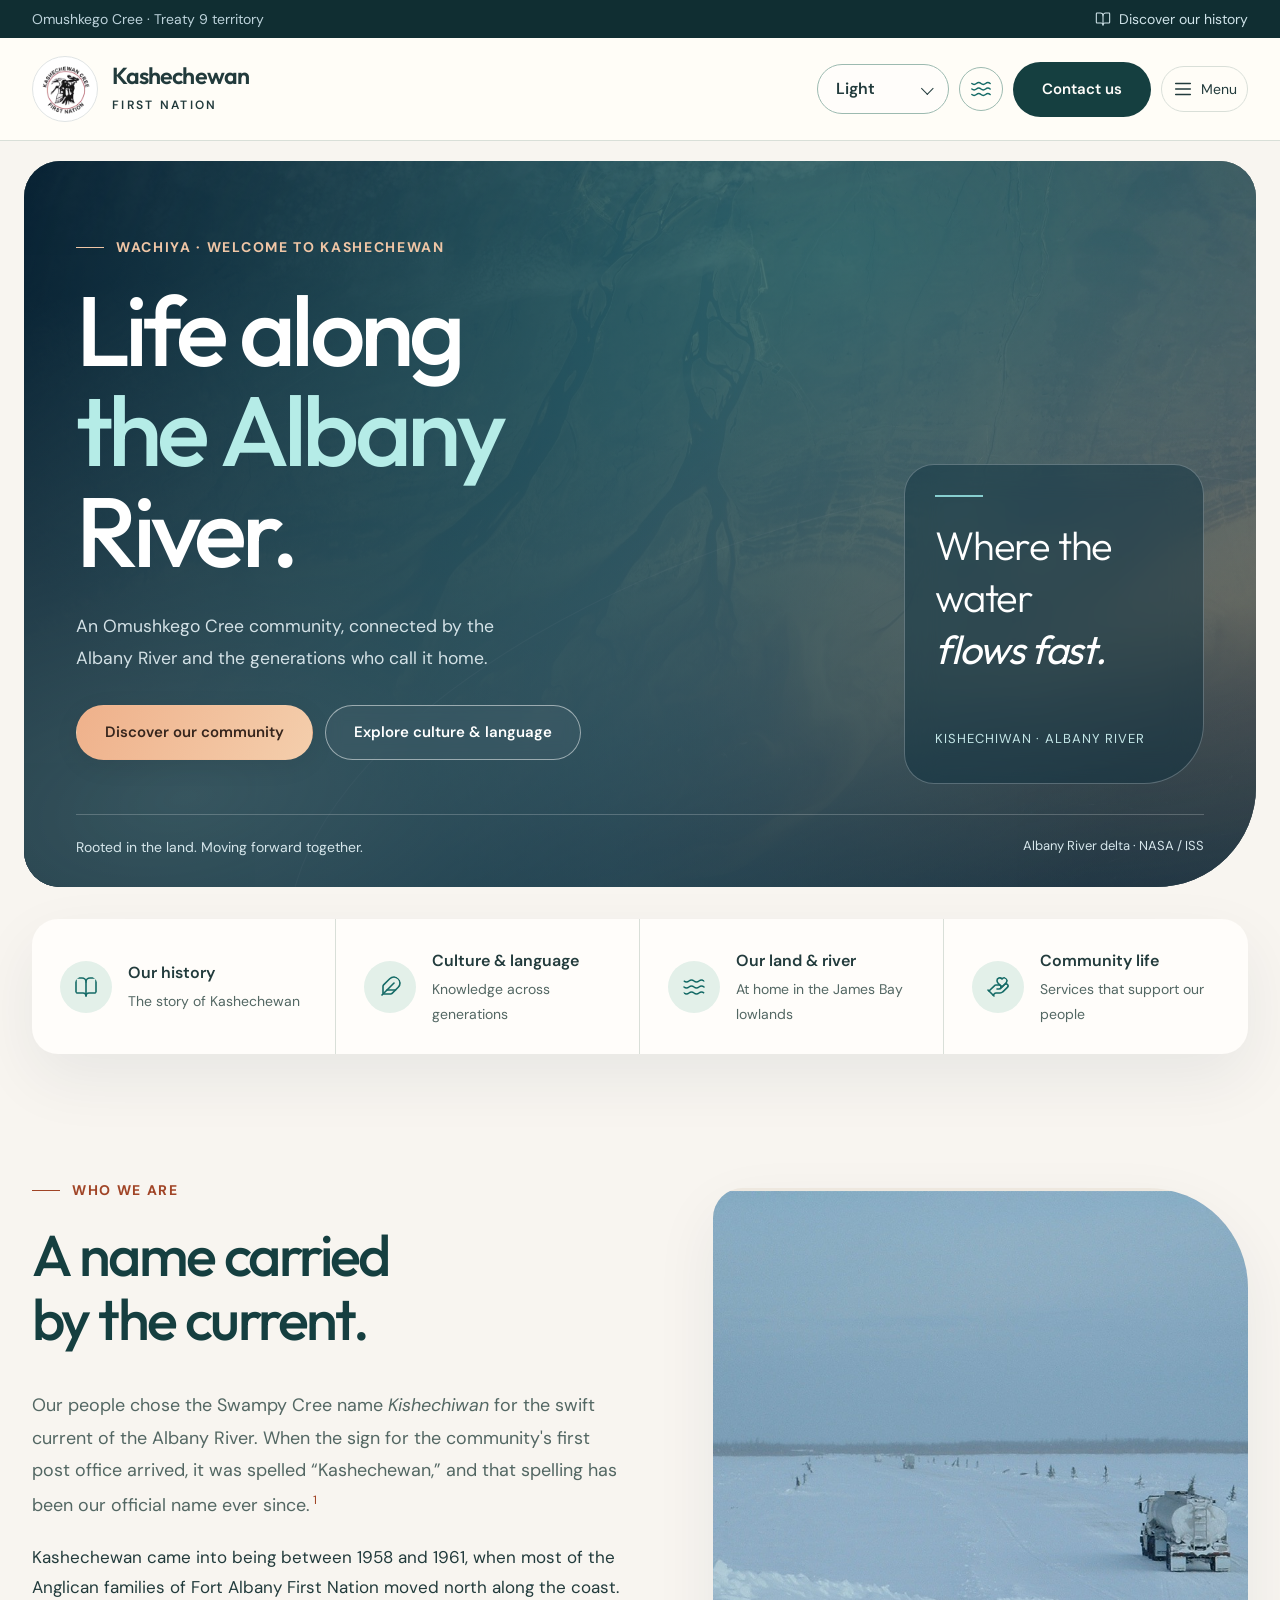
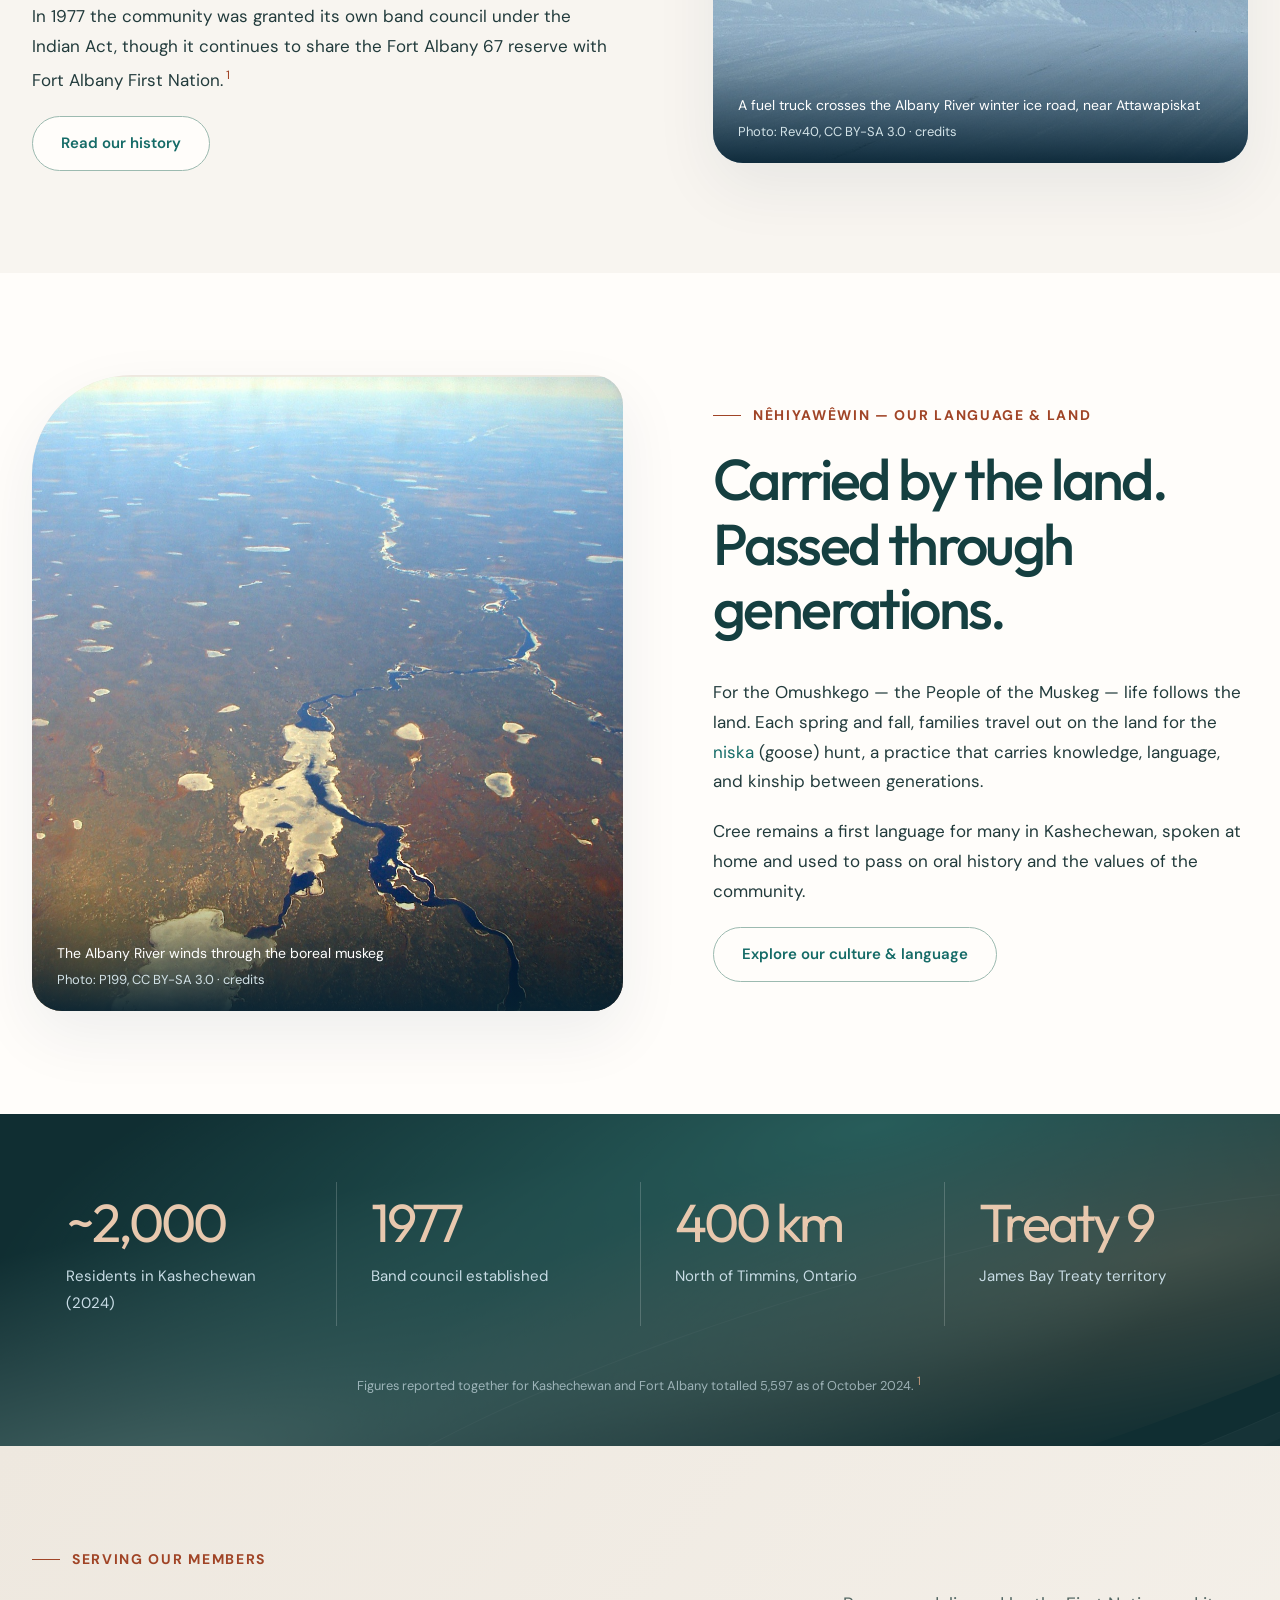
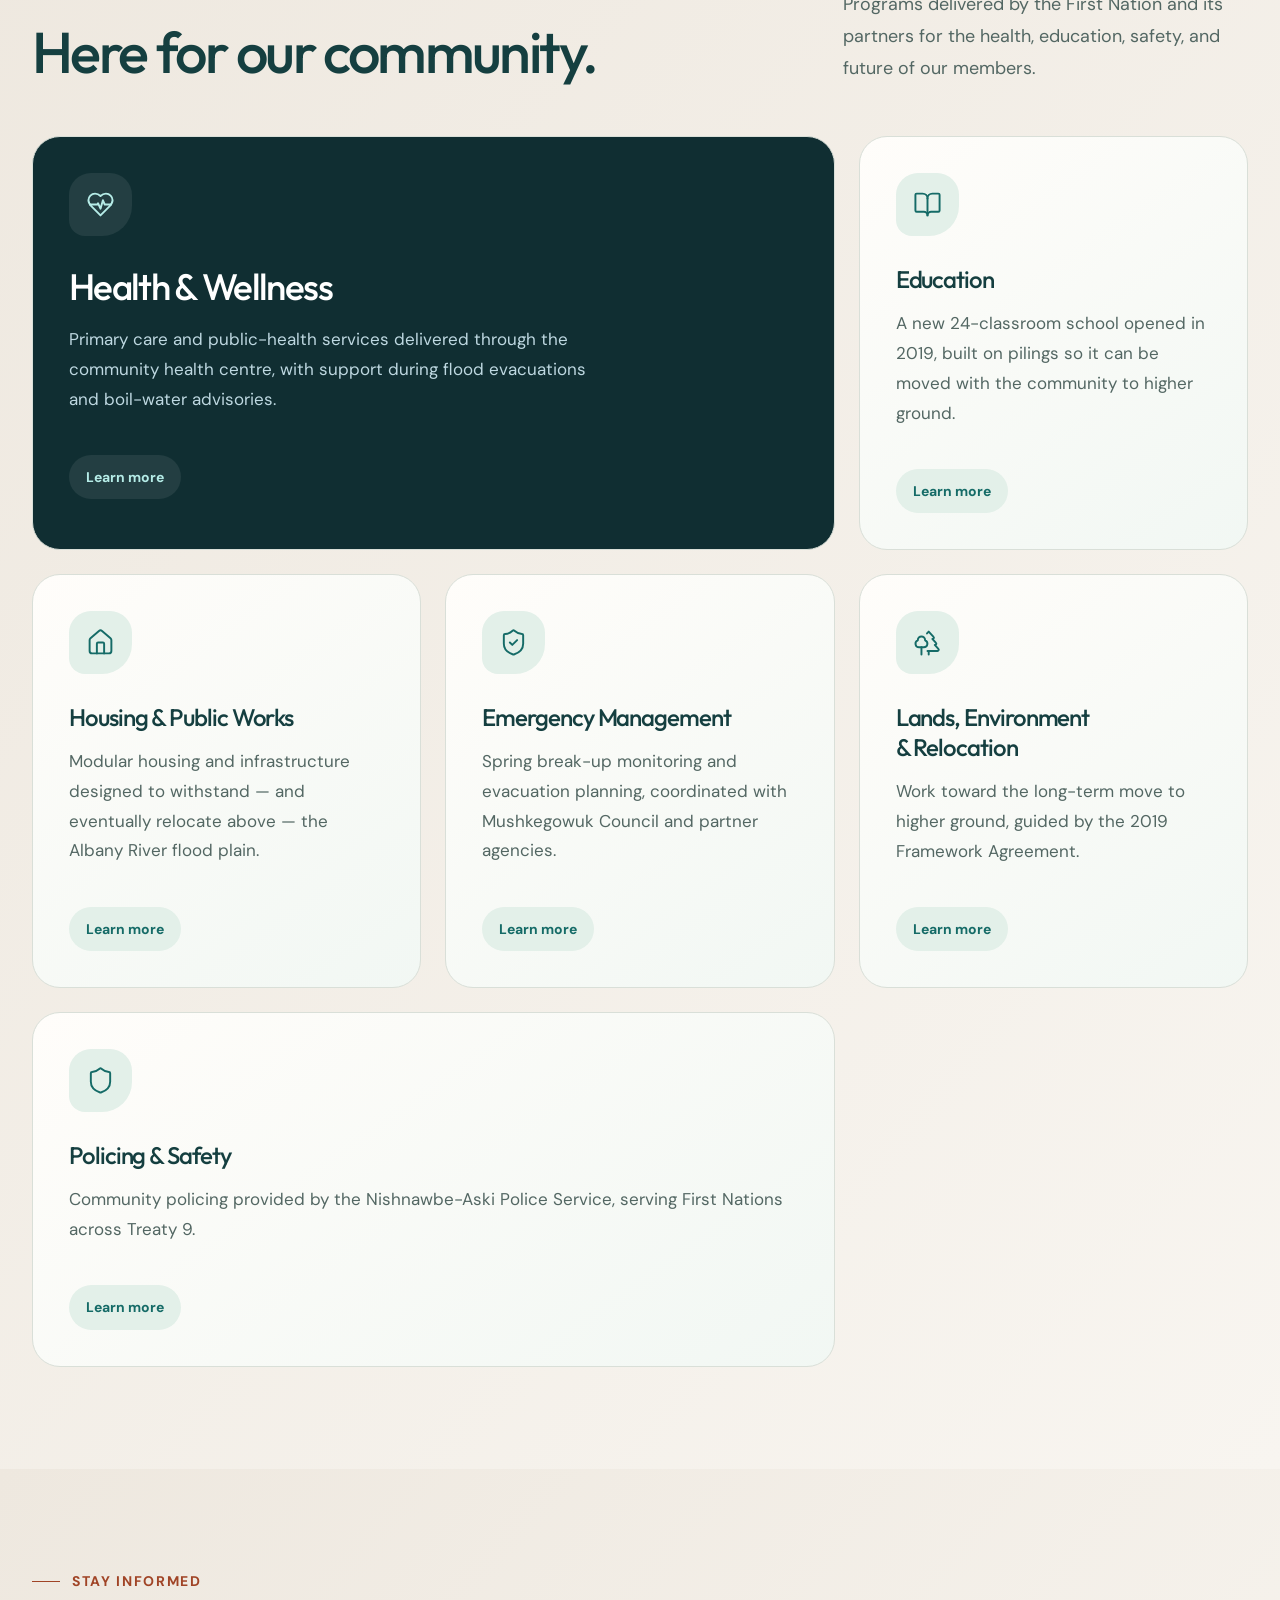
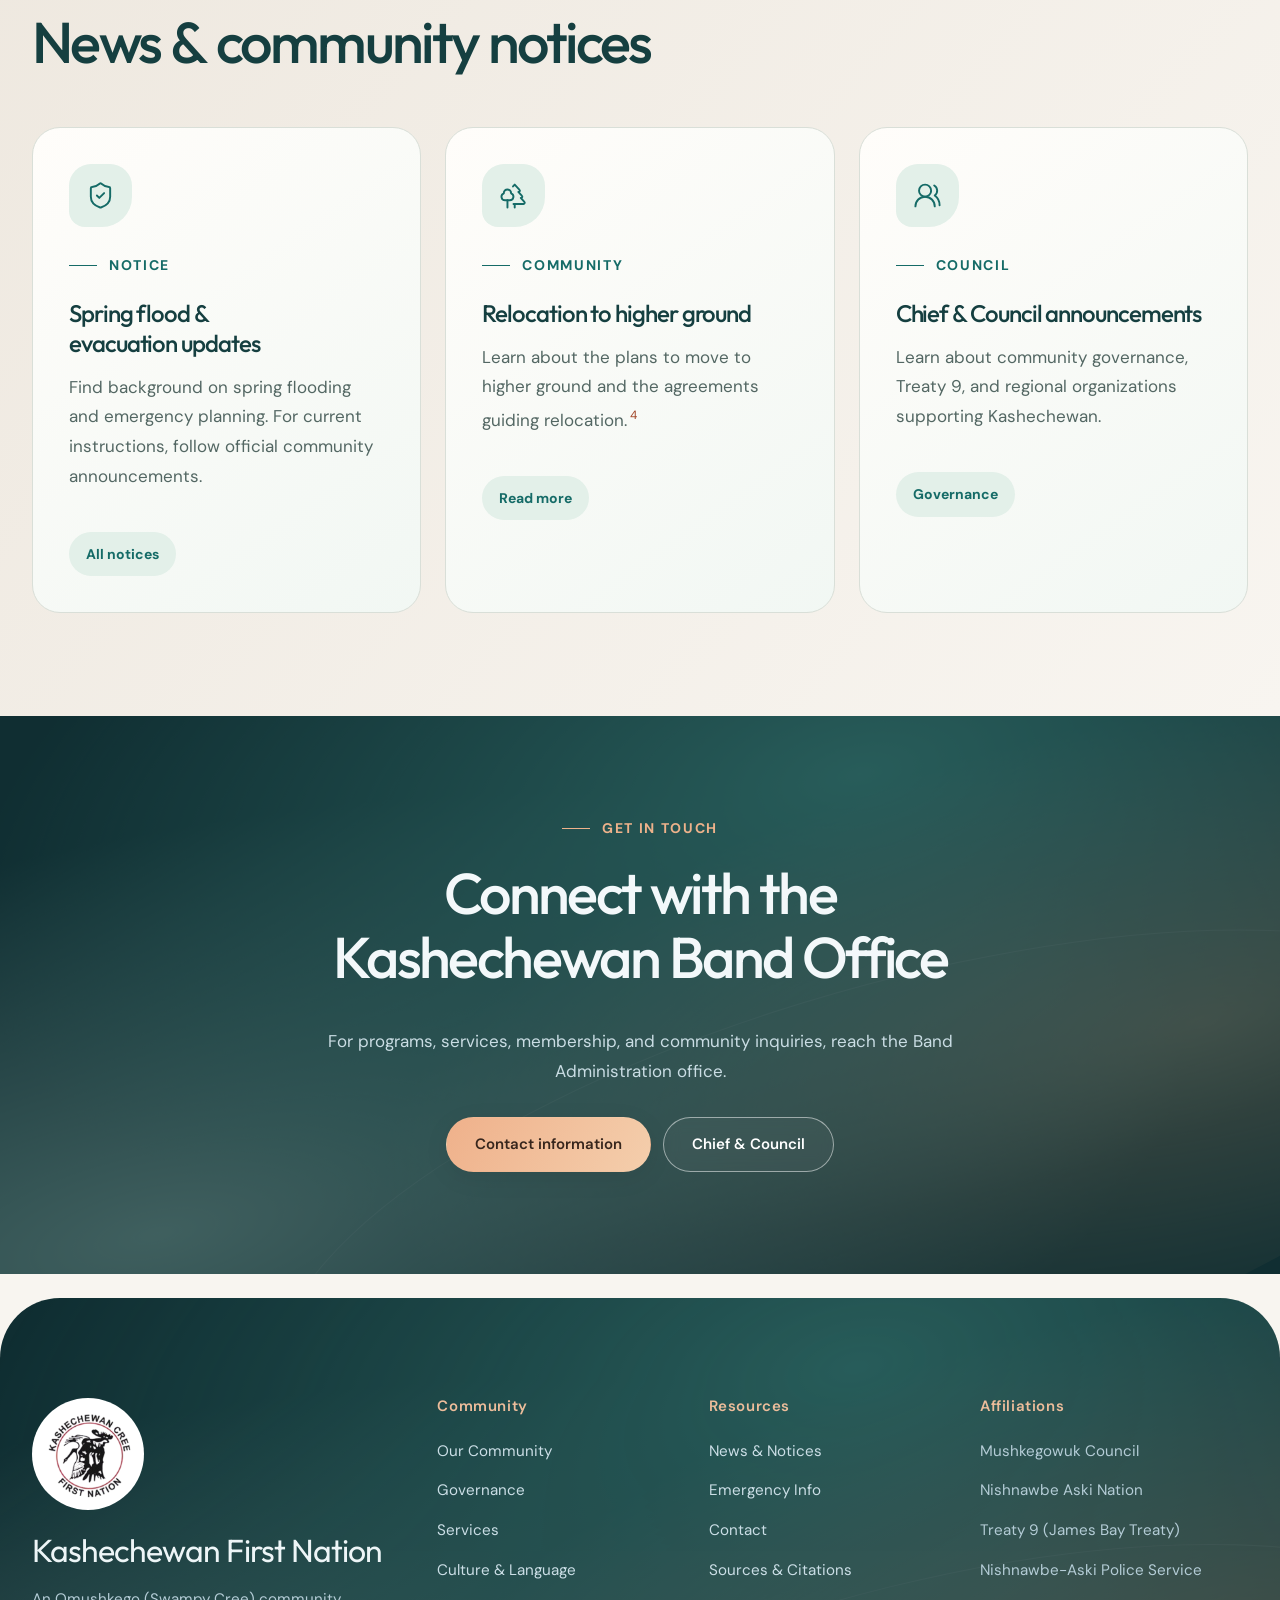
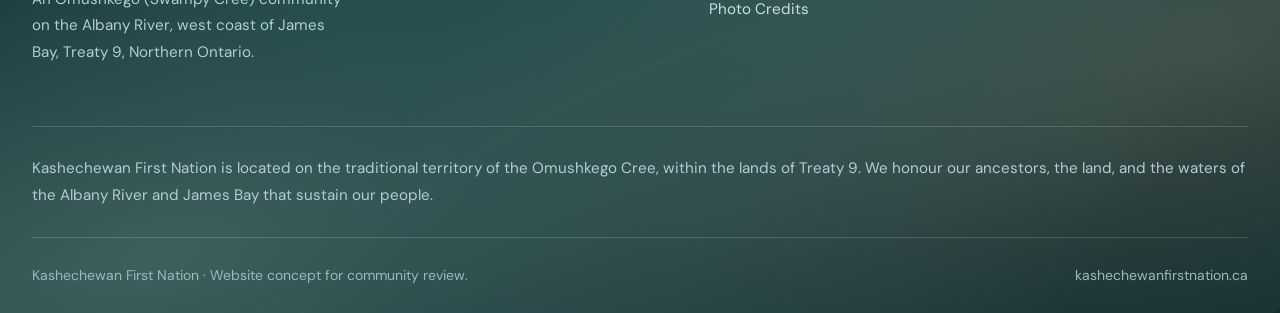
==== commit 896700c5: "Use official community logo and fix responsive appearance selector" ====
--- a/index.html
+++ b/index.html
@@ -5,24 +5,24 @@
   <meta name="viewport" content="width=device-width, initial-scale=1.0">
   <title>Kashechewan First Nation | Omushkego Cree community on the Albany River</title>
   <meta name="description" content="The community website of Kashechewan First Nation — an Omushkego (Swampy Cree) community on the north shore of the Albany River, west coast of James Bay, in Treaty 9 territory, Northern Ontario.">
-  <link rel="icon" href="assets/img/logo.svg" type="image/svg+xml">
+  <link rel="icon" href="assets/img/kashechewan-official.png" type="image/png">
   <meta name="color-scheme" content="light dark"><script src="assets/js/theme.js"></script><link rel="preconnect" href="https://fonts.googleapis.com"><link rel="preconnect" href="https://fonts.gstatic.com" crossorigin><link href="https://fonts.googleapis.com/css2?family=DM+Sans:wght@400;500;600;700&family=Outfit:wght@300;400;500;600;700&display=swap" rel="stylesheet"><link rel="stylesheet" href="assets/css/style.css">
 <noscript><style>.motion-toggle{display:none!important}.nav{display:flex;position:static;flex-wrap:wrap;max-height:none}.header-inner{flex-wrap:wrap;padding-block:16px}.header-actions{display:none}.site-header{position:relative}</style></noscript><link rel="stylesheet" href="assets/css/modes.css"><link rel="stylesheet" href="assets/css/flow.css"></head>
 <body data-page="index"><a class="skip-link" href="#main-content">Skip to content</a>
 
   <!-- ===== Utility bar ===== -->
-  <div class="utility"><div class="wrap"><span>Omushkego Cree · Treaty 9 territory</span><a href="community.html#emergency"><i data-lucide="shield-check" aria-hidden="true"></i> Flood & emergency information</a></div></div><header class="site-header"><div class="wrap header-inner"><a class="brand" href="index.html"><img class="mark" src="assets/img/logo.svg" alt=""><span class="brand-text"><span class="name">Kashechewan</span><span class="sub">FIRST NATION</span></span></a><nav class="nav" id="primary-nav" aria-label="Main navigation"><a href="index.html" class="active" aria-current="page">Home</a><a href="about.html">Our community</a><a href="community.html">Services</a><a href="culture.html">Culture & language</a><a href="governance.html">Governance</a><a href="news.html">News</a><a href="contact.html" class="mobile-contact">Contact the Band Office</a></nav><div class="header-actions"><label class="theme-picker"><span class="sr-only">Appearance</span><select class="theme-select" aria-label="Appearance"><option value="light">Light</option><option value="dark">Dark</option><option value="river">River</option></select></label><button class="motion-toggle" type="button" aria-label="Pause motion" aria-pressed="false" title="Pause motion"><i data-lucide="waves" aria-hidden="true"></i></button><a class="btn header-contact" href="contact.html">Contact us</a><button class="nav-toggle" type="button" aria-label="Open menu" aria-controls="primary-nav" aria-expanded="false"><i data-lucide="menu" aria-hidden="true"></i><span>Menu</span></button></div></div></header><main id="main-content">
-
-<section class="hero home"><img class="landscape" src="assets/img/hero-albany-delta.jpg" fetchpriority="high" alt="NASA satellite view of the Albany River delta flowing into James Bay near Kashechewan and Fort Albany" width="2400" height="1594"><div class="wrap hero-layout"><div class="hero-inner"><p class="eyebrow">Wachiya · Welcome to Kashechewan</p><h1><span class="hero-line">Our land.</span><span class="hero-line">Our people.</span><em class="hero-line">Our future.</em></h1><p>An Omushkego Cree community, connected by the Albany River and the generations who call it home.</p><div class="btn-row"><a class="btn btn-primary" href="about.html">Discover our community</a><a class="btn btn-ghost" href="community.html">Find a service</a></div></div><div class="hero-place"><span class="place-line"></span><p>Where the water<br><em>flows fast.</em></p><span>KISHECHIWAN · ALBANY RIVER</span></div></div><div class="hero-bottom wrap"><span>Rooted in the land. Moving forward together.</span><a href="credits.html">Albany River delta · NASA / ISS</a></div></section><nav class="quick-links wrap" aria-label="Community shortcuts"><a href="community.html"><i data-lucide="hand-heart" aria-hidden="true"></i><span><strong>Community services</strong><small>Support for everyday life</small></span></a><a href="news.html"><i data-lucide="newspaper" aria-hidden="true"></i><span><strong>News & notices</strong><small>Community information</small></span></a><a href="governance.html"><i data-lucide="users-round" aria-hidden="true"></i><span><strong>Chief & Council</strong><small>Our leadership & direction</small></span></a><a href="contact.html"><i data-lucide="messages-square" aria-hidden="true"></i><span><strong>Get in touch</strong><small>Connect with the Band Office</small></span></a></nav>
+  <div class="utility"><div class="wrap"><span>Omushkego Cree · Treaty 9 territory</span><a href="about.html#history"><i data-lucide="book-open" aria-hidden="true"></i> Discover our history</a></div></div><header class="site-header"><div class="wrap header-inner"><a class="brand" href="index.html"><img class="mark" src="assets/img/kashechewan-official.png" width="300" height="300" alt="Kashechewan Cree First Nation logo"><span class="brand-text"><span class="name">Kashechewan</span><span class="sub">FIRST NATION</span></span></a><nav class="nav" id="primary-nav" aria-label="Main navigation"><a href="index.html" class="active" aria-current="page">Home</a><a href="about.html">Our community</a><a href="culture.html">Culture & language</a><a href="community.html">Services</a><a href="governance.html">Governance</a><a href="news.html">News</a><a href="contact.html" class="mobile-contact">Contact the Band Office</a></nav><div class="header-actions"><label class="theme-picker"><span class="sr-only">Appearance</span><select class="theme-select" aria-label="Appearance"><option value="light">Light</option><option value="dark">Dark</option><option value="river">River</option></select></label><button class="motion-toggle" type="button" aria-label="Pause motion" aria-pressed="false" title="Pause motion"><i data-lucide="waves" aria-hidden="true"></i></button><a class="btn header-contact" href="contact.html">Contact us</a><button class="nav-toggle" type="button" aria-label="Open menu" aria-controls="primary-nav" aria-expanded="false"><i data-lucide="menu" aria-hidden="true"></i><span>Menu</span></button></div></div></header><main id="main-content">
+
+<section class="hero home"><img class="landscape" src="assets/img/hero-albany-delta.jpg" fetchpriority="high" alt="NASA satellite view of the Albany River delta flowing into James Bay near Kashechewan and Fort Albany" width="2400" height="1594"><div class="wrap hero-layout"><div class="hero-inner"><p class="eyebrow">Wachiya · Welcome to Kashechewan</p><h1><span class="hero-line">Life along</span><em class="hero-line">the Albany</em><span class="hero-line">River.</span></h1><p>An Omushkego Cree community, connected by the Albany River and the generations who call it home.</p><div class="btn-row"><a class="btn btn-primary" href="about.html">Discover our community</a><a class="btn btn-ghost" href="culture.html">Explore culture &amp; language</a></div></div><div class="hero-place"><span class="place-line"></span><p>Where the water<br><em>flows fast.</em></p><span>KISHECHIWAN · ALBANY RIVER</span></div></div><div class="hero-bottom wrap"><span>Rooted in the land. Moving forward together.</span><a href="credits.html">Albany River delta · NASA / ISS</a></div></section><nav class="quick-links wrap" aria-label="Explore Kashechewan"><a href="about.html#history"><i data-lucide="book-open" aria-hidden="true"></i><span><strong>Our history</strong><small>The story of Kashechewan</small></span></a><a href="culture.html"><i data-lucide="feather" aria-hidden="true"></i><span><strong>Culture &amp; language</strong><small>Knowledge across generations</small></span></a><a href="about.html#geography"><i data-lucide="waves" aria-hidden="true"></i><span><strong>Our land &amp; river</strong><small>At home in the James Bay lowlands</small></span></a><a href="community.html"><i data-lucide="hand-heart" aria-hidden="true"></i><span><strong>Community life</strong><small>Services that support our people</small></span></a></nav>
   <!-- ===== Intro / welcome ===== -->
   <section class="band-paper">
     <div class="wrap split">
       <div>
         <p class="eyebrow">Who we are</p>
-        <h2>A place to belong.<br>A story still unfolding.</h2>
+        <h2>A name carried<br>by the current.</h2>
         <p class="lead">Our people chose the Swampy Cree name <em>Kishechiwan</em> for the swift current of the Albany River. When the sign for the community's first post office arrived, it was spelled “Kashechewan,” and that spelling has been our official name ever since.<sup class="cite"><a href="about.html#sources">1</a></sup></p>
         <p>Kashechewan came into being between 1958 and 1961, when most of the Anglican families of Fort Albany First Nation moved north along the coast. In 1977 the community was granted its own band council under the Indian Act, though it continues to share the Fort Albany 67 reserve with Fort Albany First Nation.<sup class="cite"><a href="about.html#sources">1</a></sup></p>
-        <a class="btn btn-outline" href="about.html">Read our story</a>
+        <a class="btn btn-outline" href="about.html#history">Read our history</a>
       </div>
       <figure class="photo ratio-4-3">
         <img loading="lazy" decoding="async" src="assets/img/albany-river-ice-road.jpg" alt="A fuel tanker truck crossing the Albany River on the winter ice road between Moosonee and Attawapiskat, Northern Ontario" width="1200" height="900">
@@ -31,62 +31,6 @@
           <span class="credit">Photo: Rev40, <a href="https://creativecommons.org/licenses/by-sa/3.0/">CC BY-SA 3.0</a> · <a href="credits.html">credits</a></span>
         </figcaption>
       </figure>
-    </div>
-  </section>
-
-  <!-- ===== Stats ===== -->
-  <section class="band-spruce tight">
-    <div class="wrap">
-      <div class="stats">
-        <div class="stat"><div class="num">~2,000</div><div class="label">Residents in Kashechewan (2024)</div></div>
-        <div class="stat"><div class="num">1977</div><div class="label">Band council established</div></div>
-        <div class="stat"><div class="num">400&nbsp;km</div><div class="label">North of Timmins, Ontario</div></div>
-        <div class="stat"><div class="num">Treaty&nbsp;9</div><div class="label">James Bay Treaty territory</div></div>
-      </div>
-      <p style="text-align:center;font-size:.8rem;opacity:.7;margin:1.6rem 0 0">Figures reported together for Kashechewan and Fort Albany totalled 5,597 as of October 2024.<sup class="cite"><a href="about.html#sources" style="color:var(--gold)">1</a></sup></p>
-    </div>
-  </section>
-
-  <!-- ===== Departments / services ===== -->
-  <section class="band-sand home-services">
-    <div class="wrap">
-      <div class="section-head">
-        <p class="eyebrow">Serving our members</p>
-        <h2>Here for our community.</h2>
-        <p class="lead">Programs delivered by the First Nation and its partners for the health, education, safety, and future of our members.</p>
-      </div>
-      <div class="grid grid-3">
-        <div class="dept">
-          <h3>Health &amp; Wellness</h3>
-          <p>Primary care and public-health services delivered through the community health centre, with support during flood evacuations and boil-water advisories.</p>
-          <a class="card-link" href="community.html#health">Learn more</a>
-        </div>
-        <div class="dept">
-          <h3>Education</h3>
-          <p>A new 24-classroom school opened in 2019, built on pilings so it can be moved with the community to higher ground.</p>
-          <a class="card-link" href="community.html#education">Learn more</a>
-        </div>
-        <div class="dept">
-          <h3>Housing &amp; Public Works</h3>
-          <p>Modular housing and infrastructure designed to withstand — and eventually relocate above — the Albany River flood plain.</p>
-          <a class="card-link" href="community.html#housing">Learn more</a>
-        </div>
-        <div class="dept">
-          <h3>Emergency Management</h3>
-          <p>Spring break-up monitoring and evacuation planning, coordinated with Mushkegowuk Council and partner agencies.</p>
-          <a class="card-link" href="community.html#emergency">Learn more</a>
-        </div>
-        <div class="dept">
-          <h3>Lands, Environment &amp; Relocation</h3>
-          <p>Work toward the long-term move to higher ground, guided by the 2019 Framework Agreement.</p>
-          <a class="card-link" href="community.html#relocation">Learn more</a>
-        </div>
-        <div class="dept">
-          <h3>Policing &amp; Safety</h3>
-          <p>Community policing provided by the Nishnawbe-Aski Police Service, serving First Nations across Treaty 9.</p>
-          <a class="card-link" href="governance.html#affiliations">Learn more</a>
-        </div>
-      </div>
     </div>
   </section>
 
@@ -106,6 +50,62 @@
         <p>For the Omushkego — the People of the Muskeg — life follows the land. Each spring and fall, families travel out on the land for the <span class="cree">niska</span> (goose) hunt, a practice that carries knowledge, language, and kinship between generations.</p>
         <p>Cree remains a first language for many in Kashechewan, spoken at home and used to pass on oral history and the values of the community.</p>
         <a class="btn btn-outline" href="culture.html">Explore our culture &amp; language</a>
+      </div>
+    </div>
+  </section>
+
+  <!-- ===== Stats ===== -->
+  <section class="band-spruce tight">
+    <div class="wrap">
+      <div class="stats">
+        <div class="stat"><div class="num">~2,000</div><div class="label">Residents in Kashechewan (2024)</div></div>
+        <div class="stat"><div class="num">1977</div><div class="label">Band council established</div></div>
+        <div class="stat"><div class="num">400&nbsp;km</div><div class="label">North of Timmins, Ontario</div></div>
+        <div class="stat"><div class="num">Treaty&nbsp;9</div><div class="label">James Bay Treaty territory</div></div>
+      </div>
+      <p style="text-align:center;font-size:.8rem;opacity:.7;margin:1.6rem 0 0">Figures reported together for Kashechewan and Fort Albany totalled 5,597 as of October 2024.<sup class="cite"><a href="about.html#sources" style="color:var(--gold)">1</a></sup></p>
+    </div>
+  </section>
+
+  <!-- ===== Departments / services ===== -->
+  <section class="band-sand home-services">
+    <div class="wrap">
+      <div class="section-head">
+        <p class="eyebrow">Serving our members</p>
+        <h2>Here for our community.</h2>
+        <p class="lead">Programs delivered by the First Nation and its partners for the health, education, safety, and future of our members.</p>
+      </div>
+      <div class="grid grid-3">
+        <div class="dept">
+          <h3>Health &amp; Wellness</h3>
+          <p>Primary care and public-health services delivered through the community health centre, with support during flood evacuations and boil-water advisories.</p>
+          <a class="card-link" href="community.html#health">Learn more</a>
+        </div>
+        <div class="dept">
+          <h3>Education</h3>
+          <p>A new 24-classroom school opened in 2019, built on pilings so it can be moved with the community to higher ground.</p>
+          <a class="card-link" href="community.html#education">Learn more</a>
+        </div>
+        <div class="dept">
+          <h3>Housing &amp; Public Works</h3>
+          <p>Modular housing and infrastructure designed to withstand — and eventually relocate above — the Albany River flood plain.</p>
+          <a class="card-link" href="community.html#housing">Learn more</a>
+        </div>
+        <div class="dept">
+          <h3>Emergency Management</h3>
+          <p>Spring break-up monitoring and evacuation planning, coordinated with Mushkegowuk Council and partner agencies.</p>
+          <a class="card-link" href="community.html#emergency">Learn more</a>
+        </div>
+        <div class="dept">
+          <h3>Lands, Environment &amp; Relocation</h3>
+          <p>Work toward the long-term move to higher ground, guided by the 2019 Framework Agreement.</p>
+          <a class="card-link" href="community.html#relocation">Learn more</a>
+        </div>
+        <div class="dept">
+          <h3>Policing &amp; Safety</h3>
+          <p>Community policing provided by the Nishnawbe-Aski Police Service, serving First Nations across Treaty 9.</p>
+          <a class="card-link" href="governance.html#affiliations">Learn more</a>
+        </div>
       </div>
     </div>
   </section>
@@ -158,7 +158,7 @@
     <div class="wrap">
       <div class="footer-grid">
         <div class="footer-brand">
-          <img class="mark" src="assets/img/logo.svg" alt="">
+          <img class="mark" src="assets/img/kashechewan-official.png" width="300" height="300" alt="Kashechewan Cree First Nation logo">
           <div class="name">Kashechewan First Nation</div>
           <p>An Omushkego (Swampy Cree) community on the Albany River, west coast of James Bay, Treaty 9, Northern Ontario.</p>
         </div>
@@ -195,7 +195,7 @@
         Kashechewan First Nation is located on the traditional territory of the Omushkego Cree, within the lands of Treaty&nbsp;9. We honour our ancestors, the land, and the waters of the Albany River and James Bay that sustain our people.
       </div>
       <div class="footer-bottom">
-        <span>© <span data-year>2026</span> Kashechewan First Nation. Community website.</span>
+        <span>Kashechewan First Nation · Website concept for community review.</span>
         <span>kashechewanfirstnation.ca</span>
       </div>
     </div>
--- a/assets/css/flow.css
+++ b/assets/css/flow.css
@@ -175,3 +175,44 @@
 @media(max-width:560px){body{font-size:1rem}.wrap{width:calc(100% - 40px)}.header-inner{width:calc(100% - 24px);gap:8px;min-height:76px}.brand .name{font-size:1.1rem}.brand .sub{font-size:.75rem;letter-spacing:.08em}.brand .mark{display:none}.header-actions{gap:5px}.motion-toggle{width:40px;min-width:40px;height:44px;padding:9px}.theme-select{width:83px;font-size:.875rem;min-height:44px;padding-left:10px}.nav-toggle{min-width:40px;width:40px}.hero{margin:8px 8px 0;border-radius:25px 25px 50px 25px}.hero .wrap{width:calc(100% - 40px)}.hero-inner{padding-block:48px 40px}.hero h1{font-size:clamp(3.1rem,12.8vw,4.6rem);margin-bottom:24px;line-height:1.06}.hero .eyebrow{font-size:.8125rem;letter-spacing:.07em;gap:8px}.hero .eyebrow:before{width:18px}.hero-inner>p:not(.eyebrow){font-size:1.0625rem}.hero .btn{font-size:.875rem;padding:14px 18px}.hero-bottom,.hero-bottom a{font-size:.8125rem}.hero-bottom{padding-bottom:26px}.quick-links{margin-top:20px;box-shadow:none;border:1px solid var(--line)}.quick-links a{padding:19px 14px;gap:11px}.quick-links a>svg{padding:0;background:none;border-radius:0;width:22px;height:22px}.quick-links strong{font-size:.875rem;line-height:1.5}.quick-links small{display:none}.section-head{margin-bottom:32px}h2{font-size:2.6rem}.home-services .dept:first-child,.home-services .dept:last-child{grid-column:auto}.home-services .dept:first-child h3{font-size:1.75rem}.card,.dept,:root:is([data-theme=light],[data-theme=dark]) .card,:root:is([data-theme=light],[data-theme=dark]) .dept{padding:28px;border-radius:24px}.stat{padding-inline:16px}.stat .num{font-size:2.3rem}.stat .label{font-size:.875rem}.page-banner{margin:8px 8px 0;border-radius:24px 24px 55px 24px}.page-banner h1{font-size:clamp(2.8rem,11vw,3.8rem)}.page-banner p{font-size:1.0625rem}.page-banner .wrap{gap:18px;padding-block:30px 55px}.page-index a{padding:9px 13px}.contact-layout>div:first-child>h2{font-size:3rem}.editorial-layout .prose .grid-3{grid-template-columns:1fr}.editorial-layout .prose .grid-3>*:last-child{grid-column:auto}.notice-empty{padding:28px}.split .photo,.split .photo:first-child{border-radius:24px 60px 24px 24px!important}.footer-grid{gap:30px 22px}.site-footer{border-radius:36px 36px 0 0}.flow-field{opacity:.2}.page-banner .crumb{font-size:.875rem}.flow-field span{inset:-15%}}
 @media(prefers-reduced-motion:reduce){*,*:before,*:after{animation:none!important;transition:none!important;scroll-behavior:auto!important}.photo img,.hero .landscape{transform:none!important}.flow-field span{animation:none!important}::view-transition-old(root),::view-transition-new(root){animation:none!important}}
 @media print{.flow-field,.reading-progress,.motion-toggle{display:none!important}.hero,.page-banner{margin:0;border-radius:0;min-height:0}.page-banner .wrap{display:block}.page-banner h1,.page-banner p{color:#111}.contact-layout>div:first-child{position:static}.site-footer{display:none}}
+
+/* Identity and resilient native appearance picker: reserve text and chevron space. */
+.theme-picker{position:relative;display:inline-flex;flex:0 0 auto;min-width:0}
+.theme-picker:after{content:'';position:absolute;right:1.05em;top:calc(50% - .3em);width:.45em;height:.45em;border-right:1.5px solid var(--ink);border-bottom:1.5px solid var(--ink);transform:rotate(45deg);pointer-events:none}
+.theme-picker .theme-select{appearance:none;-webkit-appearance:none;box-sizing:border-box;width:8.25em;min-width:8.25em;max-width:none;height:auto;min-height:48px;padding:.8em 2.6em .8em 1.1em;font:600 1rem/1.4 var(--sans);text-align:left;text-indent:0;letter-spacing:normal;white-space:nowrap;overflow:visible;border:1px solid var(--line-strong);border-radius:50px;background:var(--paper);color:var(--ink);flex-shrink:0}
+.theme-select option{font:inherit;background:var(--paper);color:var(--ink)}
+.theme-picker .theme-select:hover{background:var(--accent-soft)}
+.header-actions{flex-shrink:0;gap:10px}
+.brand .mark{display:block;width:66px;height:66px;object-fit:contain;flex:0 0 auto;background:#fff;border-radius:50%;padding:3px;border:1px solid #e0e4e4}
+.brand{gap:14px;min-width:0}
+.brand-text{min-width:0}
+.header-inner{min-height:102px}
+.footer-brand .mark{width:112px;height:112px;object-fit:contain;padding:5px;border-radius:50%;background:#fff}
+.credits-gallery>.logo-credit{grid-column:1/-1;display:grid;grid-template-columns:160px minmax(0,1fr);gap:36px;align-items:center}
+.credits-gallery>.logo-credit>img{width:160px;height:160px;max-height:none;object-fit:contain;background:#fff;border-radius:50%;padding:6px}
+.logo-credit h2{font-size:2.5rem;border:0;padding:0;margin:0 0 18px}
+.logo-credit p{max-width:850px}
+@media(min-width:1241px) and (max-width:1440px){
+ .nav-toggle{display:flex}
+ .nav{display:none;position:absolute;left:0;right:0;top:100%;padding:20px 32px;background:var(--paper);border-bottom:1px solid var(--line);box-shadow:var(--shadow);flex-direction:column;align-items:stretch;max-height:calc(100dvh - 130px);overflow:auto;border-radius:0 0 28px 28px}
+ .nav.open{display:flex;animation:flow-in .3s var(--ease)}
+ .nav a{font-size:1rem;padding:14px 18px;border-radius:14px}
+ .nav a:after{display:none}
+ .nav .mobile-contact{display:block}
+}
+@media(max-width:700px){
+ html{scroll-padding-top:190px}
+ .header-inner{width:calc(100% - 32px);display:flex;flex-wrap:wrap;justify-content:center;gap:12px;padding-block:12px}
+ .brand{justify-content:center;flex:1 0 100%;max-width:100%;gap:12px}
+ .brand .mark{display:block;width:58px;height:58px}
+ .brand .name{font-size:1.4rem;line-height:1.15;overflow-wrap:anywhere}
+ .brand .sub{font-size:.75rem;letter-spacing:.16em}
+ .header-actions{justify-content:center;flex-wrap:wrap;gap:10px;max-width:100%}
+ .motion-toggle,.nav-toggle{width:48px;min-width:48px;min-height:48px}
+ .nav-toggle span{display:none}
+ .header-contact.btn{display:none}
+ .nav{max-height:calc(100dvh - 185px)}
+ .page-banner .crumb{flex-wrap:wrap}
+ .credits-gallery>.logo-credit{grid-template-columns:1fr;gap:24px}
+}
+@media(prefers-reduced-motion:reduce){.theme-picker:after{transition:none}}
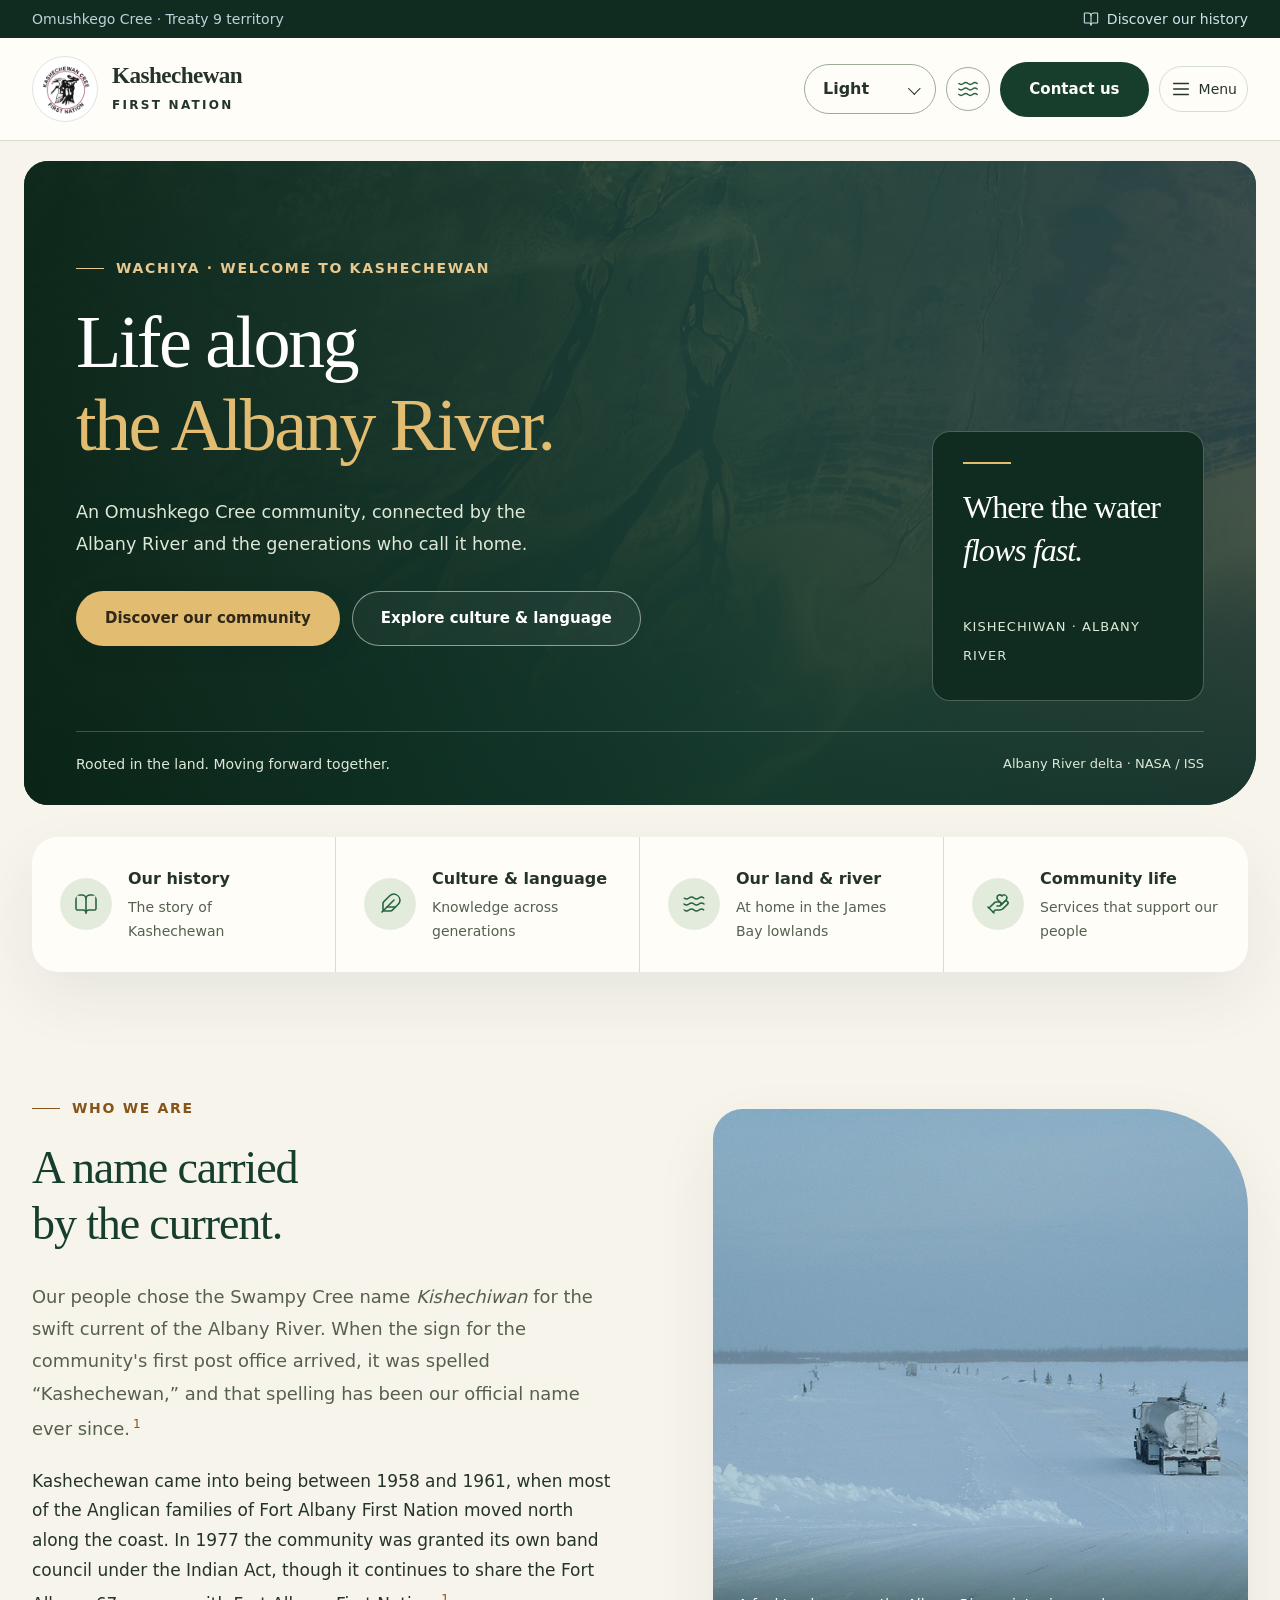
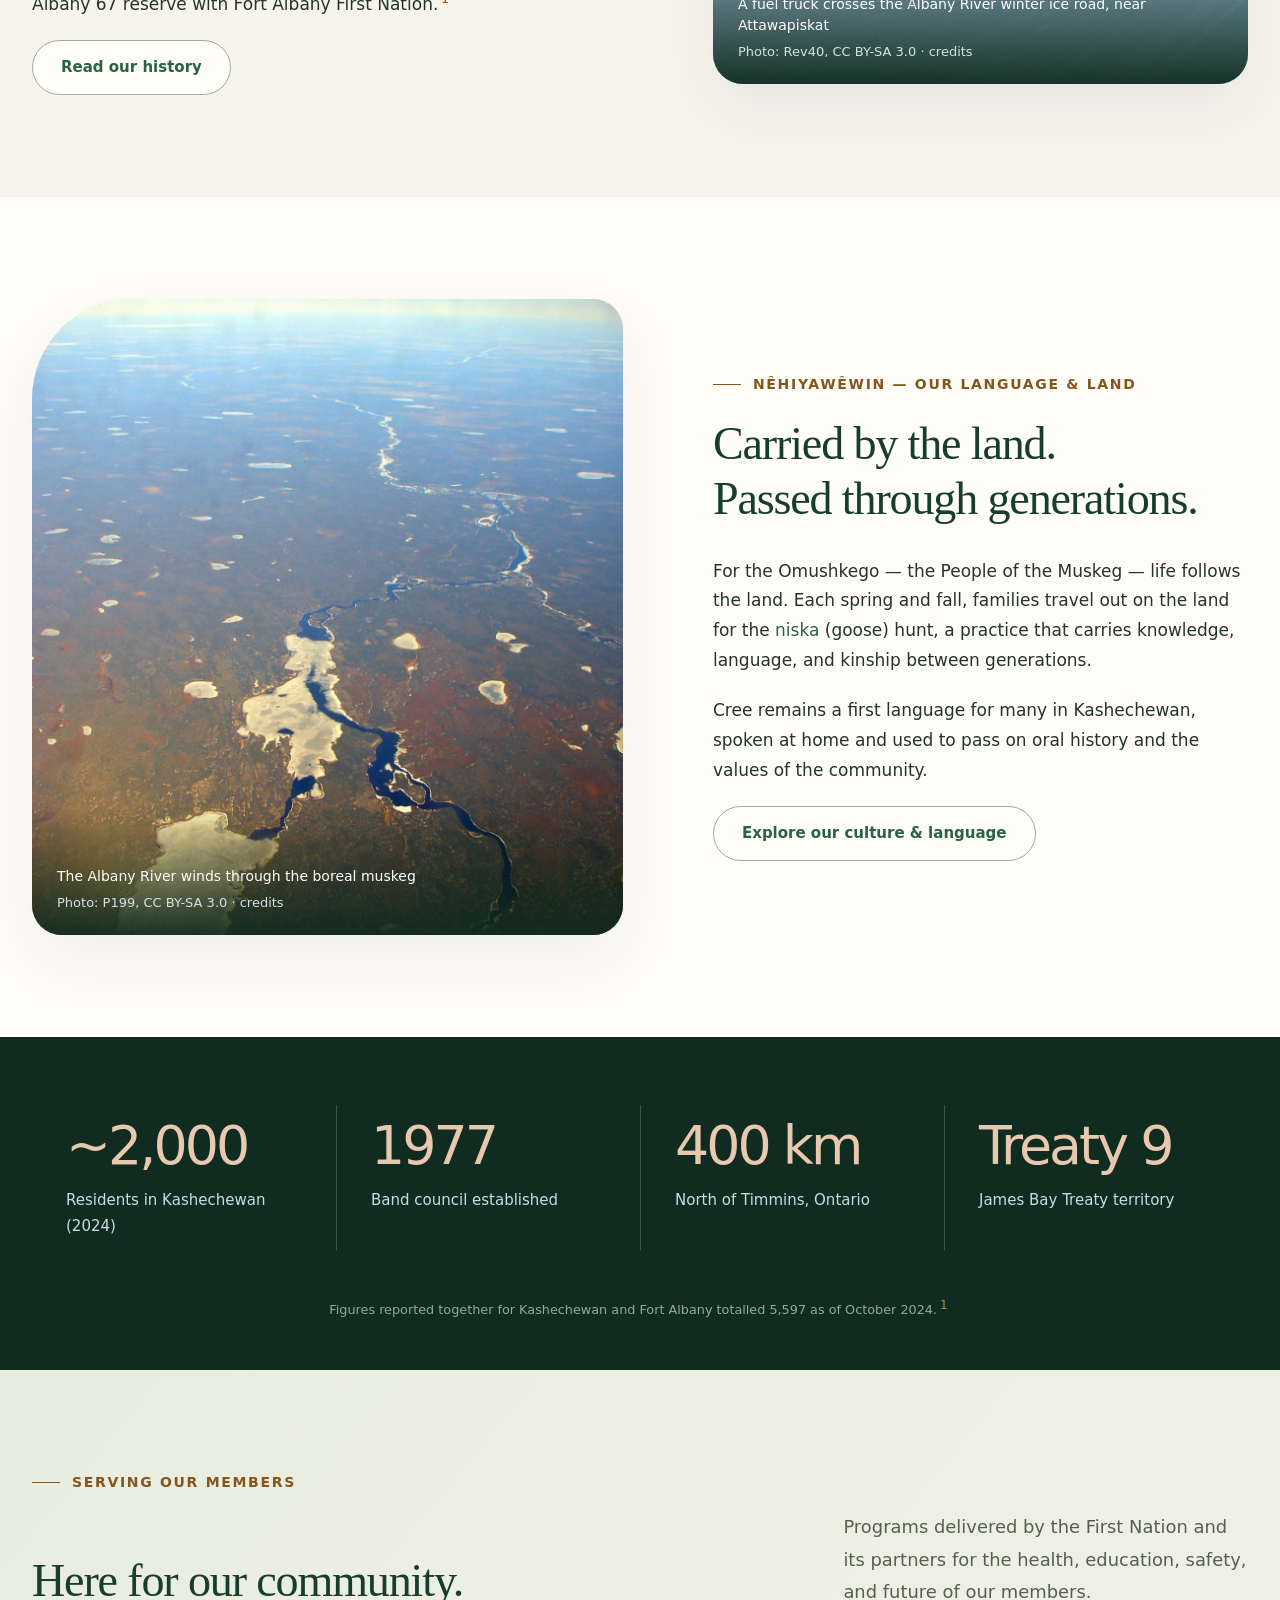
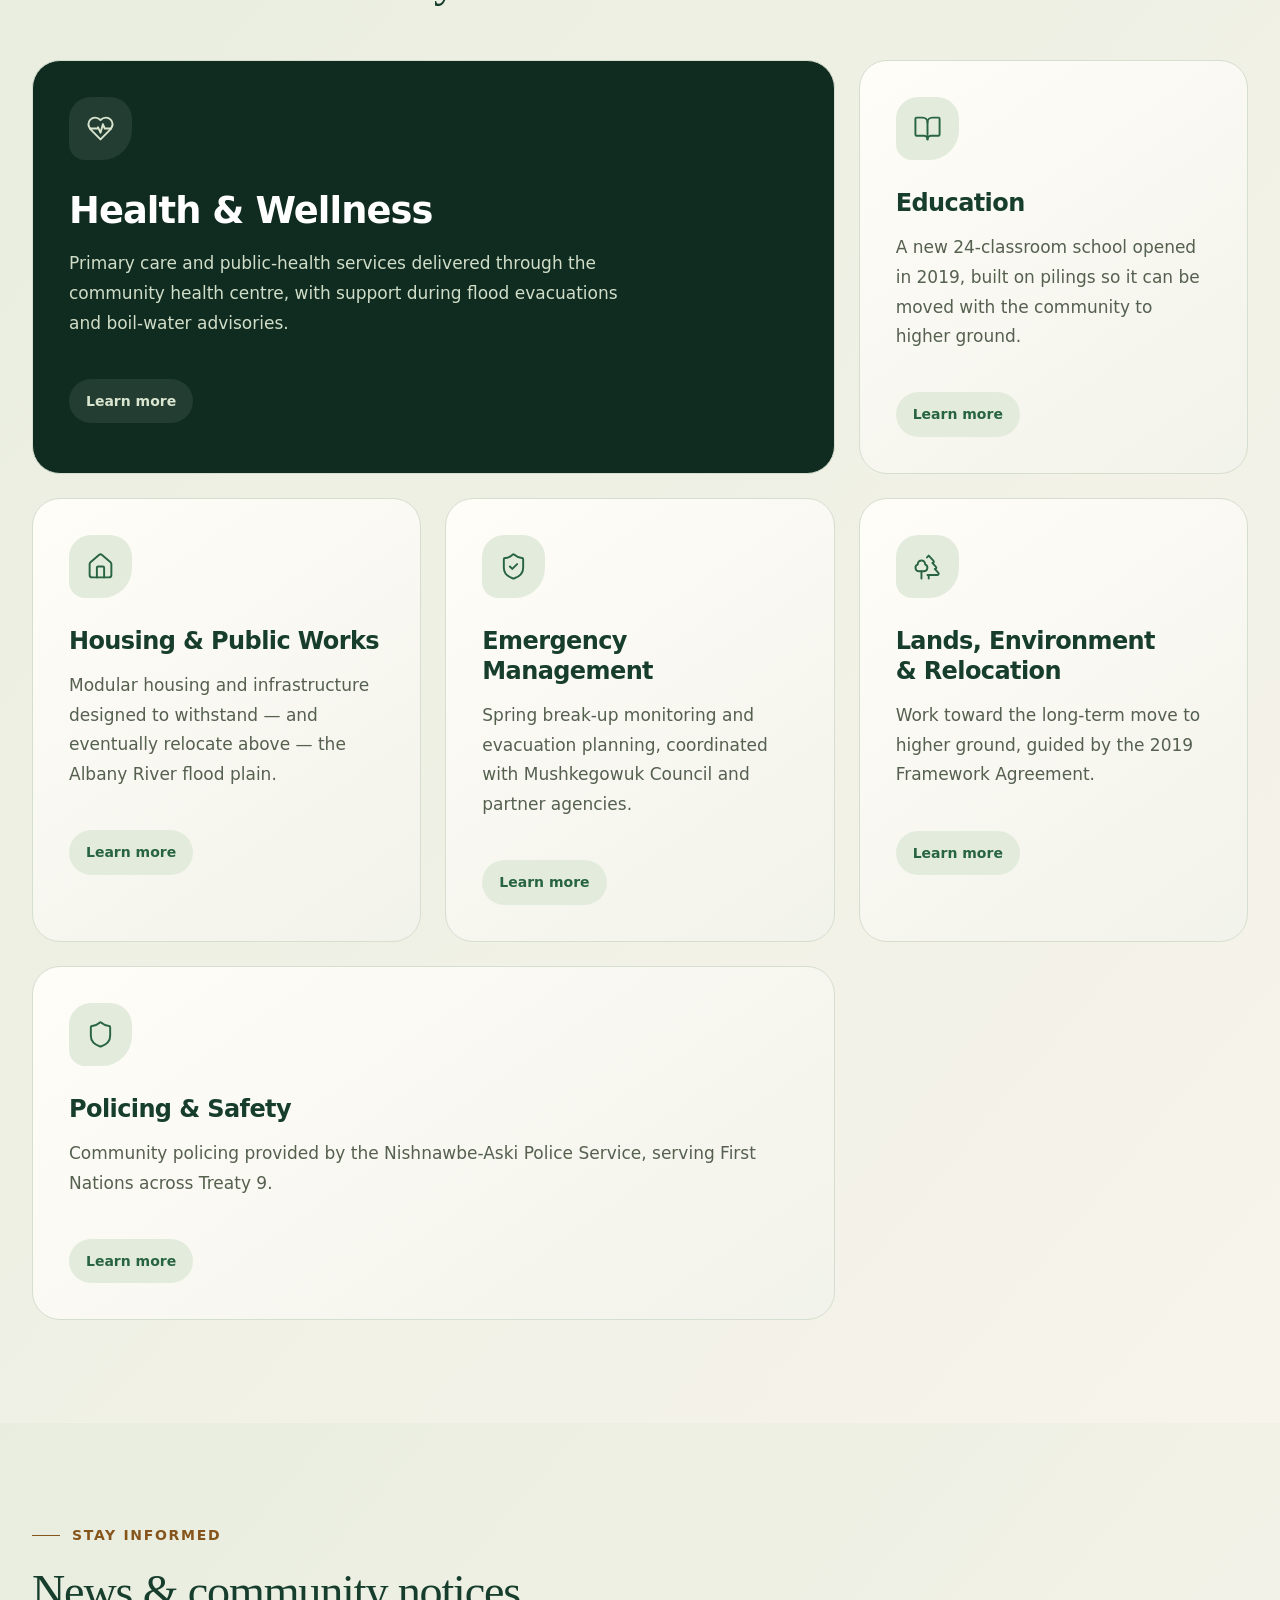
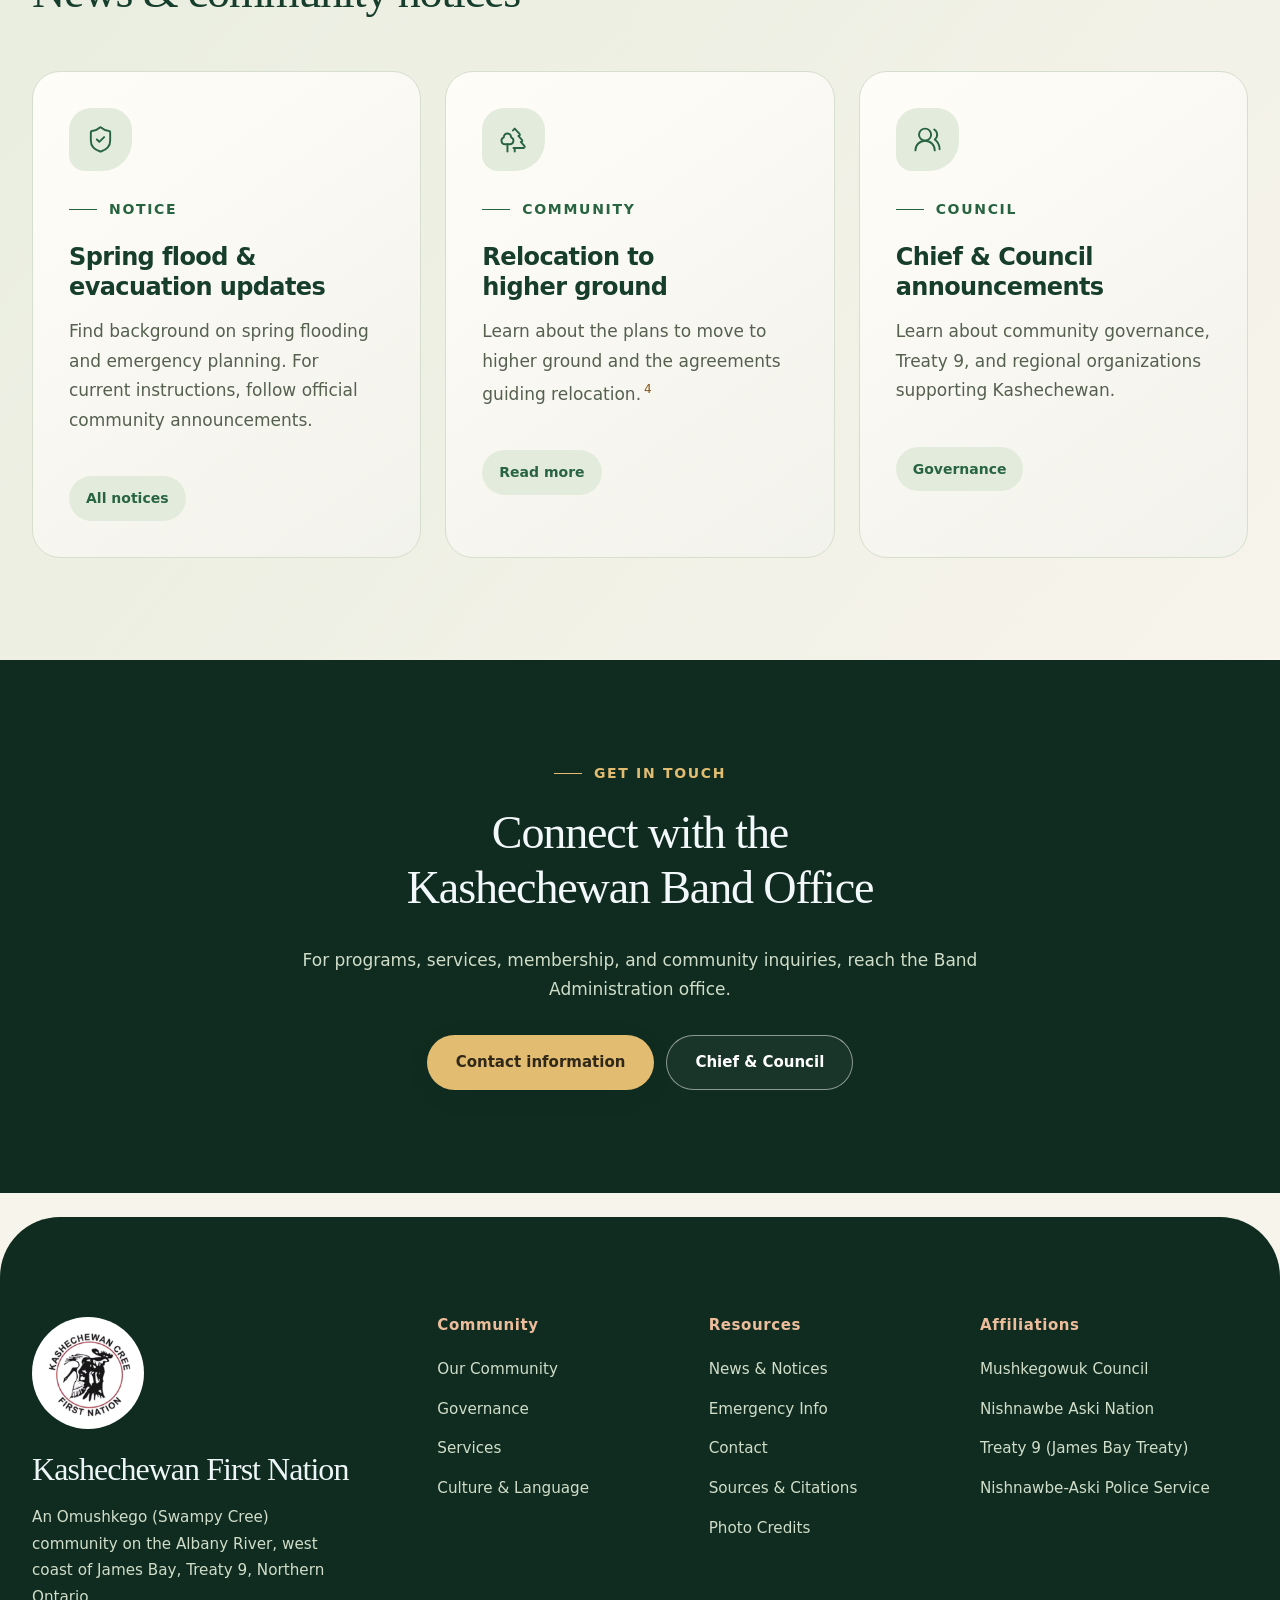
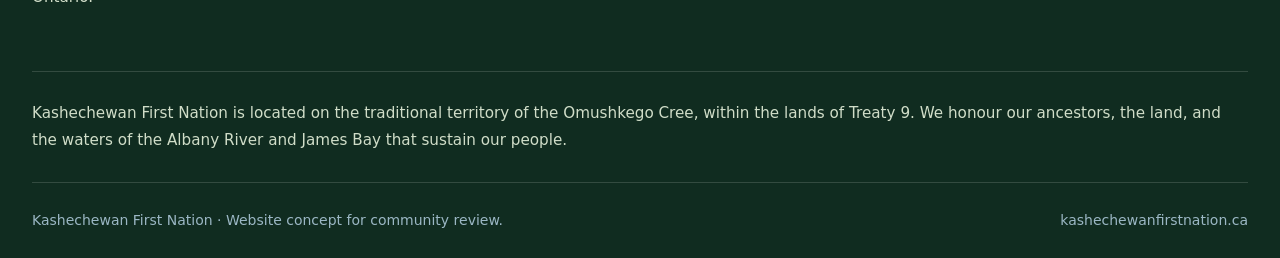
==== commit e935ed62: "Remove scroll-heavy effects and restore green themes with formal typography" ====
--- a/index.html
+++ b/index.html
@@ -6,14 +6,14 @@
   <title>Kashechewan First Nation | Omushkego Cree community on the Albany River</title>
   <meta name="description" content="The community website of Kashechewan First Nation — an Omushkego (Swampy Cree) community on the north shore of the Albany River, west coast of James Bay, in Treaty 9 territory, Northern Ontario.">
   <link rel="icon" href="assets/img/kashechewan-official.png" type="image/png">
-  <meta name="color-scheme" content="light dark"><script src="assets/js/theme.js"></script><link rel="preconnect" href="https://fonts.googleapis.com"><link rel="preconnect" href="https://fonts.gstatic.com" crossorigin><link href="https://fonts.googleapis.com/css2?family=DM+Sans:wght@400;500;600;700&family=Outfit:wght@300;400;500;600;700&display=swap" rel="stylesheet"><link rel="stylesheet" href="assets/css/style.css">
+  <meta name="color-scheme" content="light dark"><script src="assets/js/theme.js"></script><link rel="stylesheet" href="assets/css/style.css">
 <noscript><style>.motion-toggle{display:none!important}.nav{display:flex;position:static;flex-wrap:wrap;max-height:none}.header-inner{flex-wrap:wrap;padding-block:16px}.header-actions{display:none}.site-header{position:relative}</style></noscript><link rel="stylesheet" href="assets/css/modes.css"><link rel="stylesheet" href="assets/css/flow.css"></head>
 <body data-page="index"><a class="skip-link" href="#main-content">Skip to content</a>
 
   <!-- ===== Utility bar ===== -->
   <div class="utility"><div class="wrap"><span>Omushkego Cree · Treaty 9 territory</span><a href="about.html#history"><i data-lucide="book-open" aria-hidden="true"></i> Discover our history</a></div></div><header class="site-header"><div class="wrap header-inner"><a class="brand" href="index.html"><img class="mark" src="assets/img/kashechewan-official.png" width="300" height="300" alt="Kashechewan Cree First Nation logo"><span class="brand-text"><span class="name">Kashechewan</span><span class="sub">FIRST NATION</span></span></a><nav class="nav" id="primary-nav" aria-label="Main navigation"><a href="index.html" class="active" aria-current="page">Home</a><a href="about.html">Our community</a><a href="culture.html">Culture & language</a><a href="community.html">Services</a><a href="governance.html">Governance</a><a href="news.html">News</a><a href="contact.html" class="mobile-contact">Contact the Band Office</a></nav><div class="header-actions"><label class="theme-picker"><span class="sr-only">Appearance</span><select class="theme-select" aria-label="Appearance"><option value="light">Light</option><option value="dark">Dark</option><option value="river">River</option></select></label><button class="motion-toggle" type="button" aria-label="Pause motion" aria-pressed="false" title="Pause motion"><i data-lucide="waves" aria-hidden="true"></i></button><a class="btn header-contact" href="contact.html">Contact us</a><button class="nav-toggle" type="button" aria-label="Open menu" aria-controls="primary-nav" aria-expanded="false"><i data-lucide="menu" aria-hidden="true"></i><span>Menu</span></button></div></div></header><main id="main-content">
 
-<section class="hero home"><img class="landscape" src="assets/img/hero-albany-delta.jpg" fetchpriority="high" alt="NASA satellite view of the Albany River delta flowing into James Bay near Kashechewan and Fort Albany" width="2400" height="1594"><div class="wrap hero-layout"><div class="hero-inner"><p class="eyebrow">Wachiya · Welcome to Kashechewan</p><h1><span class="hero-line">Life along</span><em class="hero-line">the Albany</em><span class="hero-line">River.</span></h1><p>An Omushkego Cree community, connected by the Albany River and the generations who call it home.</p><div class="btn-row"><a class="btn btn-primary" href="about.html">Discover our community</a><a class="btn btn-ghost" href="culture.html">Explore culture &amp; language</a></div></div><div class="hero-place"><span class="place-line"></span><p>Where the water<br><em>flows fast.</em></p><span>KISHECHIWAN · ALBANY RIVER</span></div></div><div class="hero-bottom wrap"><span>Rooted in the land. Moving forward together.</span><a href="credits.html">Albany River delta · NASA / ISS</a></div></section><nav class="quick-links wrap" aria-label="Explore Kashechewan"><a href="about.html#history"><i data-lucide="book-open" aria-hidden="true"></i><span><strong>Our history</strong><small>The story of Kashechewan</small></span></a><a href="culture.html"><i data-lucide="feather" aria-hidden="true"></i><span><strong>Culture &amp; language</strong><small>Knowledge across generations</small></span></a><a href="about.html#geography"><i data-lucide="waves" aria-hidden="true"></i><span><strong>Our land &amp; river</strong><small>At home in the James Bay lowlands</small></span></a><a href="community.html"><i data-lucide="hand-heart" aria-hidden="true"></i><span><strong>Community life</strong><small>Services that support our people</small></span></a></nav>
+<section class="hero home"><img class="landscape" src="assets/img/hero-albany-delta.jpg" fetchpriority="high" alt="NASA satellite view of the Albany River delta flowing into James Bay near Kashechewan and Fort Albany" width="2400" height="1594"><div class="wrap hero-layout"><div class="hero-inner"><p class="eyebrow">Wachiya · Welcome to Kashechewan</p><h1>Life along<br><em>the Albany River.</em></h1><p>An Omushkego Cree community, connected by the Albany River and the generations who call it home.</p><div class="btn-row"><a class="btn btn-primary" href="about.html">Discover our community</a><a class="btn btn-ghost" href="culture.html">Explore culture &amp; language</a></div></div><div class="hero-place"><span class="place-line"></span><p>Where the water<br><em>flows fast.</em></p><span>KISHECHIWAN · ALBANY RIVER</span></div></div><div class="hero-bottom wrap"><span>Rooted in the land. Moving forward together.</span><a href="credits.html">Albany River delta · NASA / ISS</a></div></section><nav class="quick-links wrap" aria-label="Explore Kashechewan"><a href="about.html#history"><i data-lucide="book-open" aria-hidden="true"></i><span><strong>Our history</strong><small>The story of Kashechewan</small></span></a><a href="culture.html"><i data-lucide="feather" aria-hidden="true"></i><span><strong>Culture &amp; language</strong><small>Knowledge across generations</small></span></a><a href="about.html#geography"><i data-lucide="waves" aria-hidden="true"></i><span><strong>Our land &amp; river</strong><small>At home in the James Bay lowlands</small></span></a><a href="community.html"><i data-lucide="hand-heart" aria-hidden="true"></i><span><strong>Community life</strong><small>Services that support our people</small></span></a></nav>
   <!-- ===== Intro / welcome ===== -->
   <section class="band-paper">
     <div class="wrap split">
--- a/assets/css/flow.css
+++ b/assets/css/flow.css
@@ -1,7 +1,7 @@
 /* Shared 2026 river system. All three appearances have the same motion and layout. */
-:root,:root[data-theme=river]{--serif:'Outfit',system-ui,sans-serif;--sans:'DM Sans',system-ui,sans-serif;--paper:#fff;--cream:#f1f7fa;--sand:#e2eef3;--ink:#122f42;--muted:#4b6575;--spruce:#10394d;--spruce-deep:#061f31;--river:#096976;--ochre:#a04725;--gold:#efb790;--line:#cbdde5;--line-strong:#91b3c3;--accent-soft:#ddf1f0;--glass:#f9fdffe8;--radius:28px;--flow-a:#39c3c7;--flow-b:#508bc6;--flow-c:#e6ab88;--shadow:0 24px 64px #072f4012;--ease:cubic-bezier(.16,1,.3,1)}
-:root[data-theme=light]{--paper:#fffdfa;--cream:#f8f5f0;--sand:#eee8df;--ink:#223b3c;--muted:#536763;--spruce:#153f40;--spruce-deep:#102e32;--river:#156b67;--ochre:#a04426;--gold:#eeb28b;--line:#d9dfd8;--line-strong:#9cbab0;--accent-soft:#e3f0e9;--glass:#fffdf8ec;--flow-a:#57b7a8;--flow-b:#9bbfb5;--flow-c:#dfac7f;--radius:28px;--serif:'Outfit',system-ui,sans-serif}
-:root[data-theme=dark]{--paper:#102b3a;--cream:#081e2a;--sand:#0d2534;--ink:#edf5f7;--muted:#b3c8d1;--spruce:#e1f0f3;--spruce-deep:#051721;--river:#8bdddd;--ochre:#efb38f;--gold:#efb38f;--line:#2c4859;--line-strong:#52778b;--accent-soft:#163d48;--glass:#0b2534e8;--flow-a:#147f8c;--flow-b:#285681;--flow-c:#9f7662;--radius:28px;--serif:'Outfit',system-ui,sans-serif;--shadow:0 24px 64px #0003}
+:root,:root[data-theme=river]{--serif:Georgia,'Times New Roman',serif;--sans:system-ui,-apple-system,'Segoe UI',sans-serif;--paper:#fff;--cream:#f1f7fa;--sand:#e2eef3;--ink:#122f42;--muted:#4b6575;--spruce:#10394d;--spruce-deep:#061f31;--river:#096976;--ochre:#a04725;--gold:#efb790;--line:#cbdde5;--line-strong:#91b3c3;--accent-soft:#ddf1f0;--glass:#f9fdff;--radius:28px;--flow-a:#39c3c7;--flow-b:#508bc6;--flow-c:#e6ab88;--shadow:0 24px 64px #072f4012;--ease:cubic-bezier(.16,1,.3,1)}
+:root[data-theme=light]{--paper:#fffdf8;--cream:#f7f4eb;--sand:#e8eddf;--ink:#25342a;--muted:#55604f;--spruce:#173e2d;--spruce-deep:#102c20;--river:#286441;--ochre:#86551b;--gold:#e2bc71;--line:#d5decf;--line-strong:#9dad96;--accent-soft:#e3ecdc;--glass:#fffdf8;--flow-a:#587955;--flow-b:#314e30;--flow-c:#caa363;--radius:22px;--serif:Georgia,'Times New Roman',serif}
+:root[data-theme=dark]{--paper:#162d22;--cream:#0d2118;--sand:#12281d;--ink:#edf1e8;--muted:#b9c7b2;--spruce:#e2edda;--spruce-deep:#071b11;--river:#a6d1a0;--ochre:#e2bc71;--gold:#e2bc71;--line:#334c36;--line-strong:#647c59;--accent-soft:#253e29;--glass:#10261b;--flow-a:#3b6547;--flow-b:#29462e;--flow-c:#a58c54;--radius:22px;--serif:Georgia,'Times New Roman',serif;--shadow:0 16px 40px #0002}
 body{font-size:1.0625rem;overflow-wrap:break-word}
 h1,h2,h3{font-weight:500;text-wrap:balance;letter-spacing:-.045em!important}
 h2{font-size:clamp(2.5rem,4.5vw,4.25rem);line-height:1.12}
@@ -28,7 +28,6 @@
 .motion-toggle:hover{background:var(--accent-soft)}
 .motion-toggle[aria-pressed=true]{color:var(--muted)}
 .motion-toggle:focus-visible{outline:3px solid var(--ochre);outline-offset:3px}
-.reading-progress{position:absolute;left:0;bottom:-1px;height:2px;width:100%;background:linear-gradient(90deg,var(--flow-a),var(--flow-b),var(--flow-c));transform:scaleX(var(--reading,0));transform-origin:left;pointer-events:none}
 .btn,:root:is([data-theme=light],[data-theme=dark]) .btn{border-radius:50px;min-height:54px;padding:16px 28px;font-size:.9375rem;font-weight:600;transition:transform .45s var(--ease),box-shadow .45s,background .35s}
 .btn:before{content:'';position:absolute;inset:-100% -20%;z-index:-1;background:linear-gradient(115deg,transparent 35%,#ffffff40 49%,transparent 63%);transform:translateX(-90%) rotate(8deg);transition:transform .8s var(--ease);pointer-events:none}
 .btn:hover:before{transform:translateX(90%) rotate(8deg)}
@@ -43,10 +42,10 @@
 .hero h1{font-size:clamp(4.5rem,7.7vw,8rem);line-height:1.02;letter-spacing:-.05em!important;margin-bottom:30px;font-weight:500}
 .hero h1 em,:root:is([data-theme=light],[data-theme=dark]) .hero h1 em{color:#b5ece7;font-style:normal}
 .hero h1 .hero-line{display:block}
-.hero .landscape{opacity:.7;object-position:68% center;transform:scale(1.06) translateY(var(--parallax,0px));will-change:auto}
+.hero .landscape{opacity:.7;object-position:68% center;transform:none}
 .hero:before,:root:is([data-theme=light],[data-theme=dark]) .hero:before{background:linear-gradient(90deg,#051f31ed,#082f43a6 48%,#123c4830),linear-gradient(0deg,#041e32a6,transparent 65%)}
 .hero .eyebrow,:root:is([data-theme=light],[data-theme=dark]) .hero .eyebrow{color:#f0c6a6}
-.hero-place{position:relative;align-self:end;margin-bottom:30px;padding:30px;border:1px solid #ffffff40;border-radius:30px 30px 60px 30px;backdrop-filter:blur(16px);background:#072c3b70;max-width:300px}
+.hero-place{position:relative;align-self:end;margin-bottom:30px;padding:30px;border:1px solid #ffffff40;border-radius:30px 30px 60px 30px;backdrop-filter:none;background:#072c3b70;max-width:300px}
 .hero-place p{font-family:var(--serif);font-weight:300;font-size:2.5rem}
 .hero-place>span:last-child{font-size:.8125rem!important;letter-spacing:.08em;color:#c4e7e8!important}
 .hero-place .place-line{width:48px;height:2px;background:#87cfd0;margin-bottom:22px}
@@ -62,8 +61,8 @@
 .split>div{max-width:650px}
 .split .photo,.split .photo:first-child,:root:is([data-theme=light],[data-theme=dark]) .split .photo{border-radius:30px 100px 30px 30px;min-width:0;margin:0;aspect-ratio:4/4.3;box-shadow:var(--shadow)}
 .split .photo:first-child{border-radius:100px 30px 30px 30px!important}
-.photo img{transform:scale(1.04) translateY(var(--parallax,0px));transition:transform 1.6s var(--ease);object-fit:cover}
-.photo:hover img{transform:scale(1.09) translateY(var(--parallax,0px))}
+.photo img{transform:none;transition:none;object-fit:cover}
+.photo:hover img{transform:none}
 .photo .credit,.banner-credit{font-size:.8125rem!important}
 .section-head{max-width:none;display:grid;grid-template-columns:1.3fr .7fr;gap:0 60px;align-items:end;margin-bottom:52px}
 .section-head .eyebrow{grid-column:1/-1;margin-bottom:18px}
@@ -80,8 +79,6 @@
 .stat .num{font-weight:400;font-size:clamp(2.6rem,4.2vw,4.4rem);color:#e8c8ae}
 .stat .label{font-size:.9375rem;max-width:210px}
 .card,.dept,:root:is([data-theme=light],[data-theme=dark]) .card,:root:is([data-theme=light],[data-theme=dark]) .dept{position:relative;border-radius:28px;padding:36px;border-color:var(--line);background:linear-gradient(145deg,var(--paper),color-mix(in srgb,var(--paper) 92%,var(--flow-a)));overflow:hidden;transition:transform .6s var(--ease),box-shadow .6s,border-color .6s}
-.dept:before,article.card:before{content:'';position:absolute;inset:0;pointer-events:none;background:radial-gradient(350px circle at var(--pointer-x,50%) var(--pointer-y,0%),color-mix(in srgb,var(--flow-a) 17%,transparent),transparent 80%);opacity:0;transition:opacity .5s}
-.dept:hover:before,article.card:hover:before{opacity:1}
 .dept:hover,article.card:hover,a.card:hover{transform:translateY(-7px);box-shadow:var(--shadow)}
 .service-icon{padding:17px;border-radius:22px 22px 30px 16px;background:var(--accent-soft);transition:transform .6s var(--ease),border-radius .6s;color:var(--river);margin-bottom:28px}
 .service-icon svg{width:29px;height:29px}
@@ -152,19 +149,11 @@
 .footer-grid a:hover{color:#fff;transform:translateX(4px)}
 .footer-bottom{font-size:.875rem}
 
-/* Abstract light fields blend slowly behind content, never across readable text. */
-.flow-field{position:absolute;inset:0;overflow:hidden;pointer-events:none;z-index:0;opacity:.34;contain:paint}
-.hero .flow-field,.page-banner .flow-field{z-index:-1;opacity:.32}
-.flow-field span{position:absolute;inset:-35%;border-radius:44% 56% 65% 35%;background:radial-gradient(ellipse at 62% 32%,var(--flow-a),transparent 48%),radial-gradient(ellipse at 26% 64%,var(--flow-b),transparent 46%);mix-blend-mode:screen;transform:rotate(-12deg);animation:liquid-drift 19s ease-in-out infinite alternate;animation-play-state:paused}
-.flow-field span:nth-child(2){background:radial-gradient(ellipse at 75% 65%,var(--flow-c),transparent 36%);animation:liquid-drift 25s ease-in-out -8s infinite alternate-reverse;animation-play-state:paused;opacity:.65}
-.flow-active>.flow-field span{animation-play-state:running}
-.flow-field:after{content:'';position:absolute;width:100%;height:80%;top:48%;left:20%;border:1px solid #ffffff26;border-radius:50%;transform:rotate(-16deg);box-shadow:0 24px 0 #ffffff0b,0 48px 0 #ffffff08}
-@keyframes liquid-drift{0%{transform:translate3d(-4%,-3%,0) rotate(-12deg) scale(1)}50%{border-radius:65% 35% 40% 60%}100%{transform:translate3d(8%,5%,0) rotate(12deg) scale(1.08)}}
-.reveal-word{display:inline-block;white-space:pre}
-::view-transition-old(root){animation:water-out .35s ease both}
-::view-transition-new(root){animation:water-in .7s var(--ease) both}
-@keyframes water-out{to{opacity:0;transform:translateY(-12px) scale(.995)}}
-@keyframes water-in{from{opacity:0;clip-path:ellipse(85% 55% at 50% 115%);transform:translateY(20px)}to{opacity:1;clip-path:ellipse(150% 150% at 50% 50%);transform:none}}
+/* Navigation fades use opacity only, with no masks or moving page snapshots. */
+::view-transition-old(root){animation:page-fade-out .12s linear both}
+::view-transition-new(root){animation:page-fade-in .18s ease-out both}
+@keyframes page-fade-out{to{opacity:0}}
+@keyframes page-fade-in{from{opacity:0}to{opacity:1}}
 html[data-motion=paused] *,html[data-motion=paused] *:before,html[data-motion=paused] *:after{animation-play-state:paused!important;scroll-behavior:auto!important;transition:none!important}
 html[data-motion=paused] .photo img,html[data-motion=paused] .landscape{transform:none!important}
 html[data-motion=paused]::view-transition-old(root),html[data-motion=paused]::view-transition-new(root){animation:none!important}
@@ -216,3 +205,52 @@
  .credits-gallery>.logo-credit{grid-template-columns:1fr;gap:24px}
 }
 @media(prefers-reduced-motion:reduce){.theme-picker:after{transition:none}}
+
+/* Calm editorial typography, stable images, and separate green / river identities. */
+html{scroll-behavior:auto}
+.site-header{background:var(--glass);backdrop-filter:none;-webkit-backdrop-filter:none;transition:none}
+.hero-place,.btn-ghost{backdrop-filter:none;-webkit-backdrop-filter:none}
+h1,h2,h3{letter-spacing:-.025em!important}
+h1,h2{font-family:var(--serif);font-weight:400}
+h3,h4{font-family:var(--sans);font-weight:600}
+.hero h1{font-family:var(--serif);font-weight:400;font-size:clamp(3.25rem,5.8vw,5.75rem);line-height:1.12;letter-spacing:-.035em!important;max-width:900px}
+.hero h1 em{font-style:normal}
+.hero{min-height:0;border-radius:24px 24px 52px 24px}
+.hero-layout{min-height:570px;grid-template-columns:minmax(0,1.5fr) minmax(210px,.5fr)}
+.hero-inner{padding-block:72px 60px;max-width:900px}
+.hero-place p{font-family:var(--serif);font-size:2rem;line-height:1.35}
+.hero-place{background:var(--spruce-deep);border-radius:18px}
+h2{font-size:clamp(2.2rem,3.6vw,3.4rem);line-height:1.2}
+.page-banner h1{font-family:var(--serif);font-size:clamp(2.8rem,5.2vw,4.8rem);line-height:1.12;letter-spacing:-.03em!important}
+.page-banner{border-radius:24px 24px 52px 24px}
+.brand .name{font-family:var(--serif);font-weight:600;letter-spacing:-.025em}
+.stat .num{font-family:var(--sans);font-weight:400}
+.photo img,.photo:hover img{transform:none;transition:none}
+.btn:hover,.dept:hover,article.card:hover,a.card:hover{transform:translateY(-2px)}
+.dept,.card{transition:box-shadow .18s,transform .18s,border-color .18s}
+.service-icon,.quick-links a>svg{transition:background .18s}
+.card:hover .service-icon,.dept:hover .service-icon,.quick-links a:hover>svg{transform:none;border-radius:18px}
+.nav.open{animation:page-fade-in .16s ease-out}
+:root:is([data-theme=light],[data-theme=dark]) .hero:before{background:linear-gradient(90deg,#092416ed,#123d2b99 60%,#123d2b40),linear-gradient(0deg,#0b291fb3,transparent 65%)}
+:root:is([data-theme=light],[data-theme=dark]) .page-banner.has-photo:after{background:linear-gradient(90deg,#092416f0,#17432bbf)}
+:root:is([data-theme=light],[data-theme=dark]) .hero h1 em{color:#e2bc71}
+:root:is([data-theme=light],[data-theme=dark]) .btn-primary{background:#e2bc71;color:#302818}
+:root:is([data-theme=light],[data-theme=dark]) .btn-primary:hover{background:#efd097}
+:root:is([data-theme=light],[data-theme=dark]) .hero-place .place-line{background:#e2bc71}
+:root:is([data-theme=light],[data-theme=dark]) .hero .eyebrow{color:#e7c990}
+:root:is([data-theme=light],[data-theme=dark]) .hero-inner>p:not(.eyebrow),
+:root:is([data-theme=light],[data-theme=dark]) .hero-bottom,
+:root:is([data-theme=light],[data-theme=dark]) .hero-bottom a,
+:root:is([data-theme=light],[data-theme=dark]) .hero-place>span:last-child{color:#dee8d8!important}
+:root:is([data-theme=light],[data-theme=dark]) .photo figcaption{background:linear-gradient(transparent,#102c20f2)}
+:root:is([data-theme=light],[data-theme=dark]) .band-spruce p,
+:root:is([data-theme=light],[data-theme=dark]) .site-footer,
+:root:is([data-theme=light],[data-theme=dark]) .site-footer a,
+:root:is([data-theme=light],[data-theme=dark]) .page-banner p{color:#d0ddc8}
+:root:is([data-theme=light],[data-theme=dark]) .home-services .dept:first-child p{color:#d0ddc8}
+:root:is([data-theme=light],[data-theme=dark]) .home-services .dept:first-child .service-icon,
+:root:is([data-theme=light],[data-theme=dark]) .home-services .dept:first-child .card-link{color:#d9e5cf}
+@media(min-width:1500px){.hero-layout{min-height:650px}.hero-inner{padding-block:85px}}
+@media(max-width:900px){.hero-layout{grid-template-columns:1fr;min-height:0}.hero-inner{padding-block:54px}.hero h1{font-size:clamp(3rem,7.7vw,4.8rem)}}
+@media(max-width:560px){.hero h1{font-size:clamp(2.5rem,9.8vw,3.5rem);line-height:1.15}.hero-inner{padding-block:42px}.page-banner h1{font-size:2.7rem}h2{font-size:2.2rem}.brand .name{font-size:1.4rem}}
+@media(prefers-reduced-motion:reduce){.btn:hover,.dept:hover,article.card:hover,a.card:hover{transform:none}}
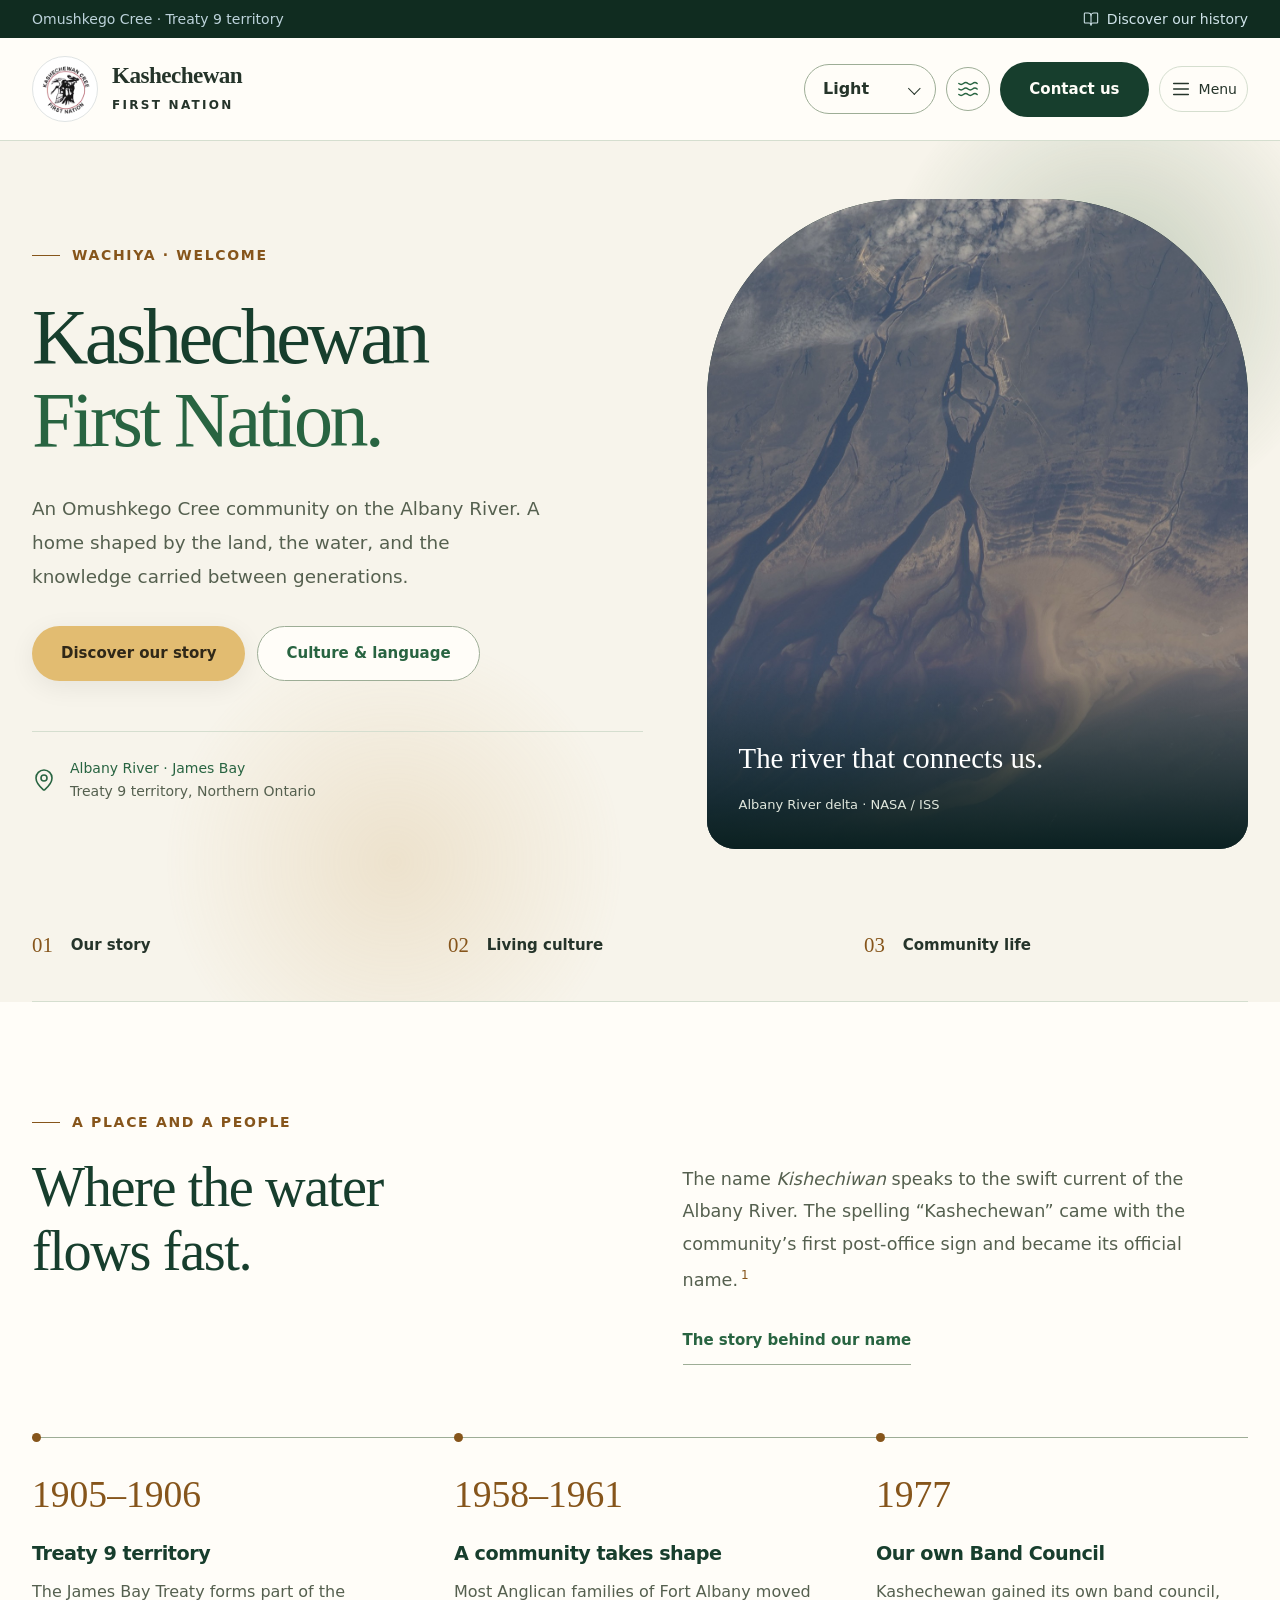
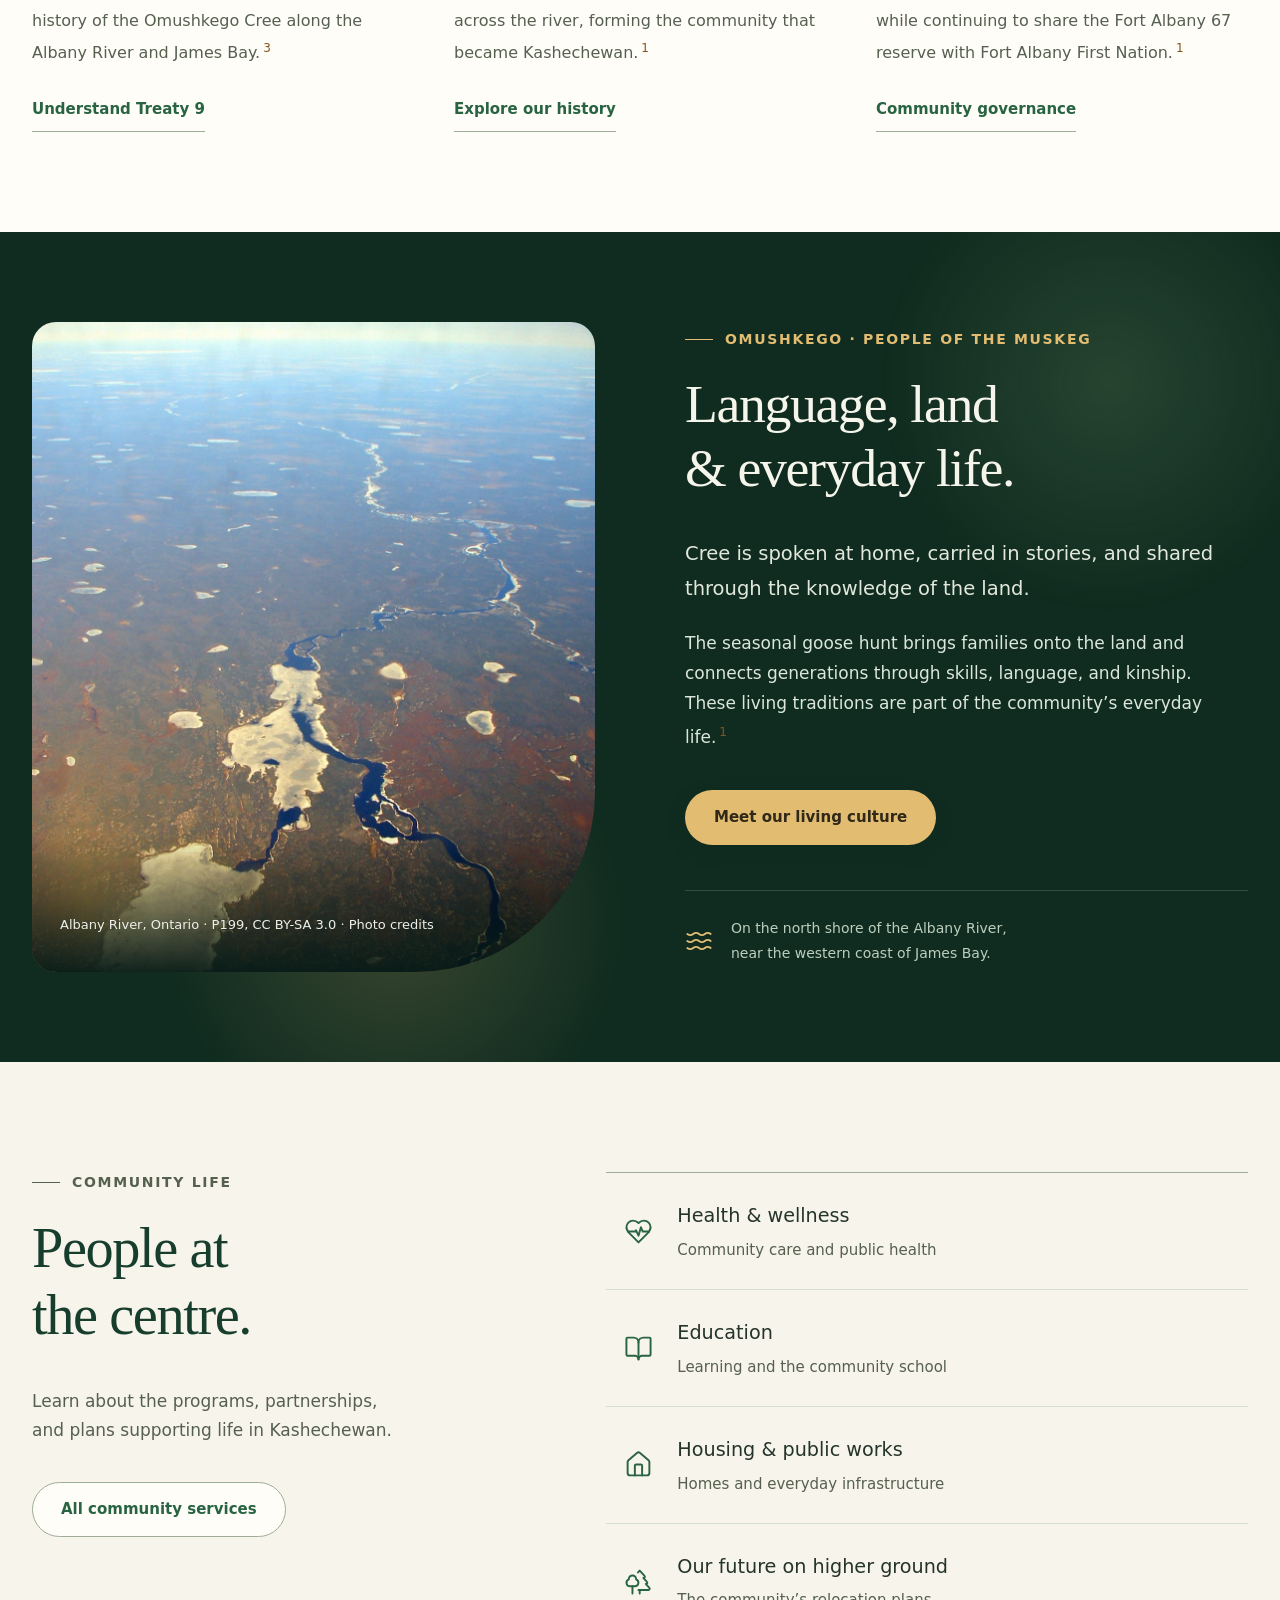
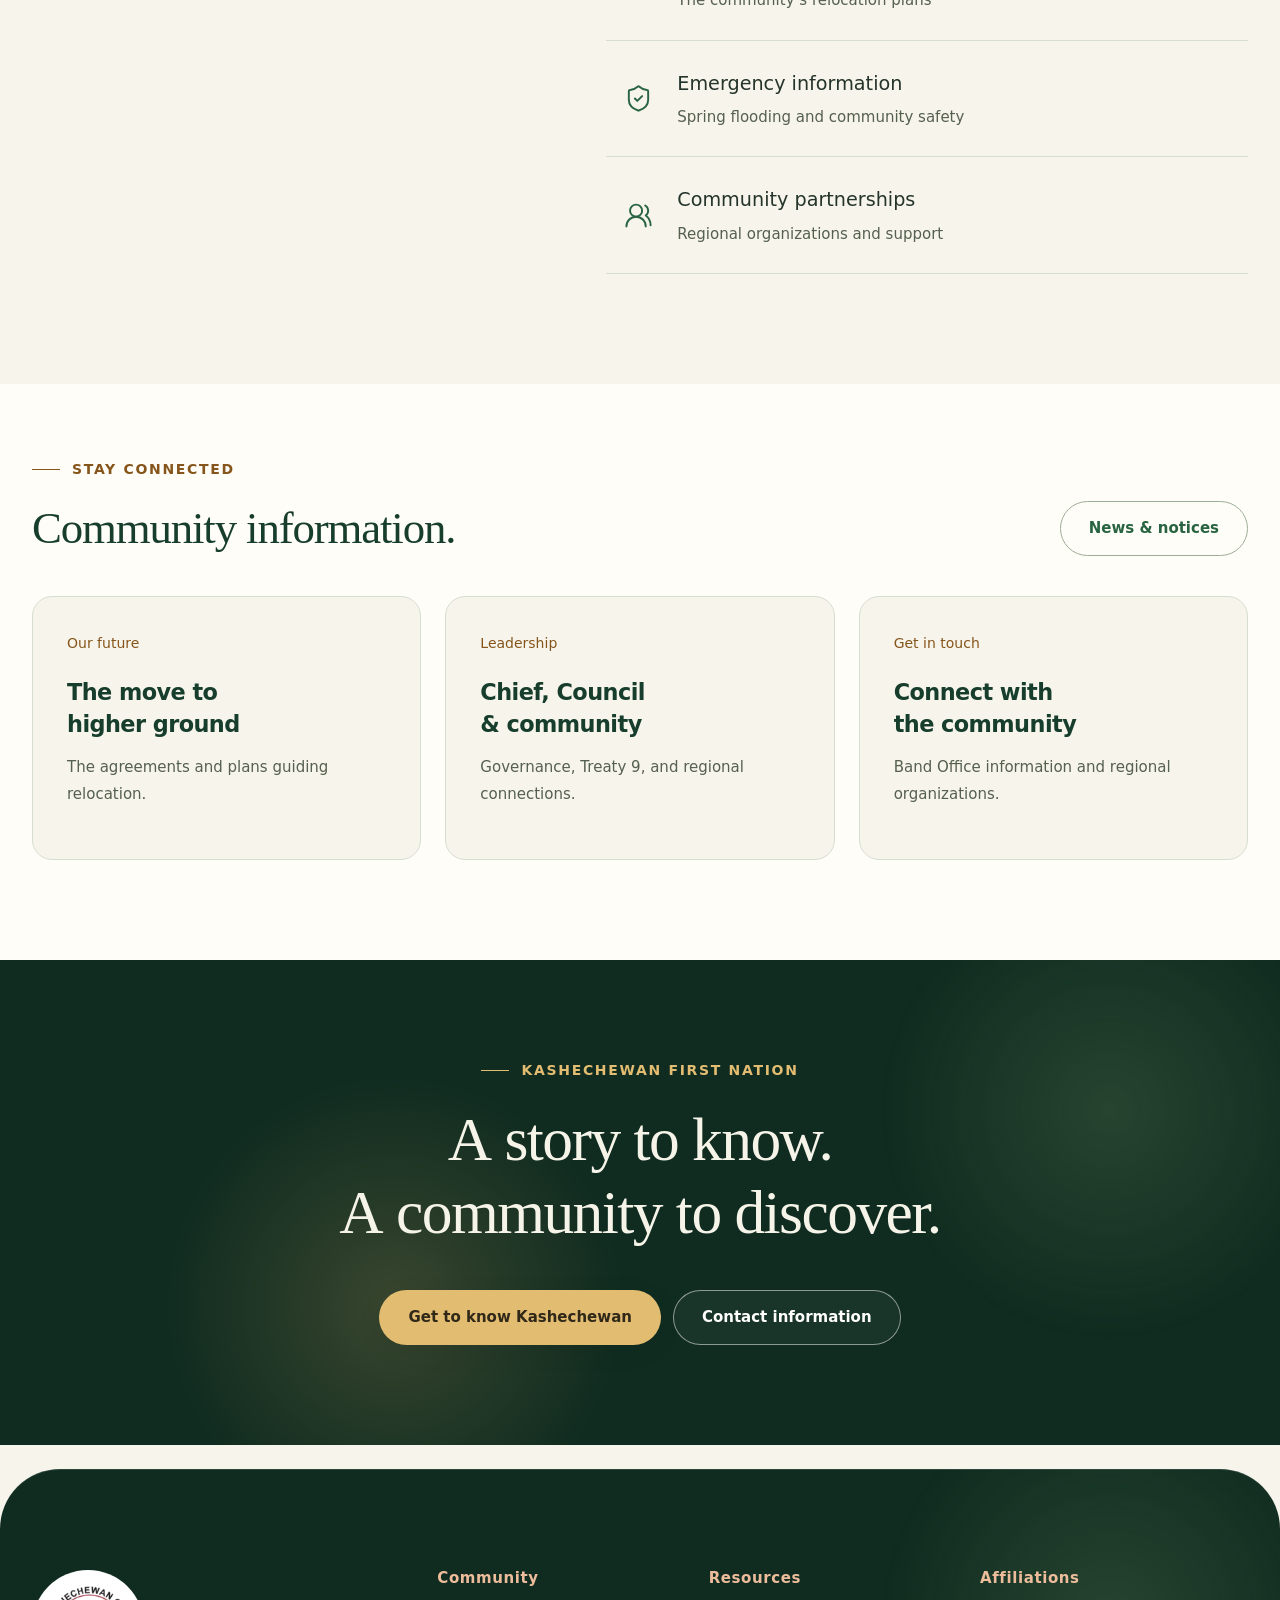
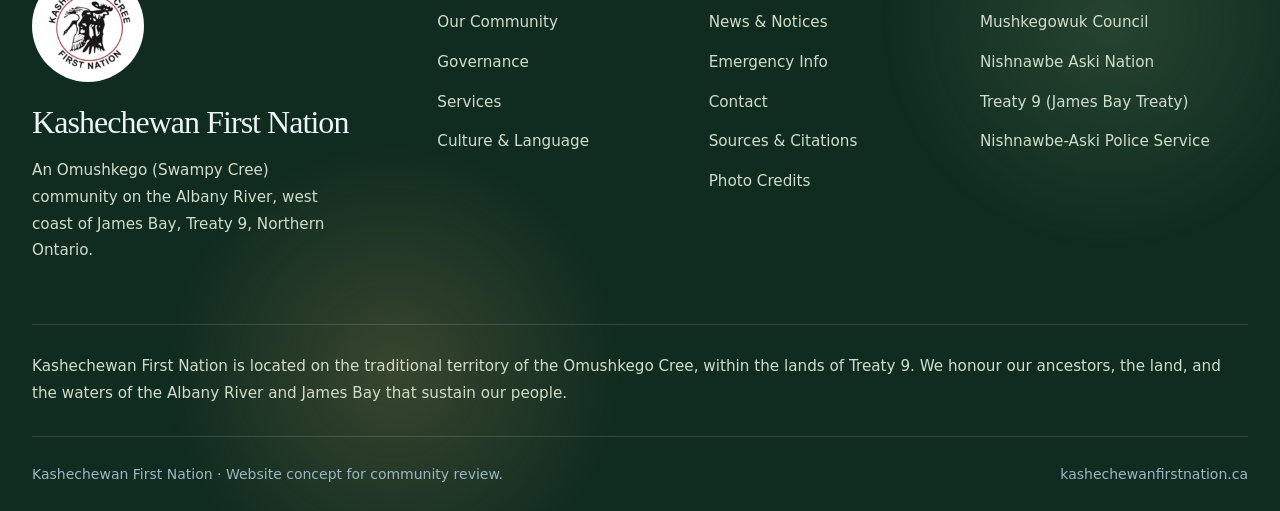
==== commit d7f2255d: "Rebuild homepage and restore full motion with bounded compositor effects" ====
--- a/index.html
+++ b/index.html
@@ -7,154 +7,61 @@
   <meta name="description" content="The community website of Kashechewan First Nation — an Omushkego (Swampy Cree) community on the north shore of the Albany River, west coast of James Bay, in Treaty 9 territory, Northern Ontario.">
   <link rel="icon" href="assets/img/kashechewan-official.png" type="image/png">
   <meta name="color-scheme" content="light dark"><script src="assets/js/theme.js"></script><link rel="stylesheet" href="assets/css/style.css">
-<noscript><style>.motion-toggle{display:none!important}.nav{display:flex;position:static;flex-wrap:wrap;max-height:none}.header-inner{flex-wrap:wrap;padding-block:16px}.header-actions{display:none}.site-header{position:relative}</style></noscript><link rel="stylesheet" href="assets/css/modes.css"><link rel="stylesheet" href="assets/css/flow.css"></head>
+<noscript><style>.motion-toggle{display:none!important}.nav{display:flex;position:static;flex-wrap:wrap;max-height:none}.header-inner{flex-wrap:wrap;padding-block:16px}.header-actions{display:none}.site-header{position:relative}</style></noscript><link rel="stylesheet" href="assets/css/modes.css"><link rel="stylesheet" href="assets/css/flow.css"><link rel="stylesheet" href="assets/css/motion.css"><link rel="stylesheet" href="assets/css/home.css"></head>
 <body data-page="index"><a class="skip-link" href="#main-content">Skip to content</a>
 
   <!-- ===== Utility bar ===== -->
   <div class="utility"><div class="wrap"><span>Omushkego Cree · Treaty 9 territory</span><a href="about.html#history"><i data-lucide="book-open" aria-hidden="true"></i> Discover our history</a></div></div><header class="site-header"><div class="wrap header-inner"><a class="brand" href="index.html"><img class="mark" src="assets/img/kashechewan-official.png" width="300" height="300" alt="Kashechewan Cree First Nation logo"><span class="brand-text"><span class="name">Kashechewan</span><span class="sub">FIRST NATION</span></span></a><nav class="nav" id="primary-nav" aria-label="Main navigation"><a href="index.html" class="active" aria-current="page">Home</a><a href="about.html">Our community</a><a href="culture.html">Culture & language</a><a href="community.html">Services</a><a href="governance.html">Governance</a><a href="news.html">News</a><a href="contact.html" class="mobile-contact">Contact the Band Office</a></nav><div class="header-actions"><label class="theme-picker"><span class="sr-only">Appearance</span><select class="theme-select" aria-label="Appearance"><option value="light">Light</option><option value="dark">Dark</option><option value="river">River</option></select></label><button class="motion-toggle" type="button" aria-label="Pause motion" aria-pressed="false" title="Pause motion"><i data-lucide="waves" aria-hidden="true"></i></button><a class="btn header-contact" href="contact.html">Contact us</a><button class="nav-toggle" type="button" aria-label="Open menu" aria-controls="primary-nav" aria-expanded="false"><i data-lucide="menu" aria-hidden="true"></i><span>Menu</span></button></div></div></header><main id="main-content">
+<section class="landing-intro" data-liquid>
+ <div class="wrap landing-grid">
+  <div class="landing-copy">
+   <p class="eyebrow">Wachiya · Welcome</p>
+   <h1><span class="motion-word">Kashechewan</span><br><span class="title-secondary"><span class="motion-word">First</span> <span class="motion-word">Nation.</span></span></h1>
+   <p class="landing-description">An Omushkego Cree community on the Albany River. A home shaped by the land, the water, and the knowledge carried between generations.</p>
+   <div class="btn-row"><a class="btn btn-primary" href="about.html#history">Discover our story</a><a class="btn btn-outline" href="culture.html">Culture &amp; language</a></div>
+   <div class="landing-location"><i data-lucide="map-pin" aria-hidden="true"></i><p>Albany River · James Bay<br><span>Treaty 9 territory, Northern Ontario</span></p></div>
+  </div>
+  <figure class="landing-image motion-media">
+   <img src="assets/img/hero-albany-delta.jpg" width="2400" height="1594" fetchpriority="high" alt="NASA view of the Albany River delta meeting James Bay near Kashechewan and Fort Albany">
+   <figcaption><span>The river that connects us.</span><a href="credits.html">Albany River delta · NASA / ISS</a></figcaption>
+  </figure>
+ </div>
+ <nav class="wrap chapter-nav" aria-label="Explore the community"><a href="#our-story"><span>01</span> Our story</a><a href="#living-culture"><span>02</span> Living culture</a><a href="#community-life"><span>03</span> Community life</a></nav>
+</section>
 
-<section class="hero home"><img class="landscape" src="assets/img/hero-albany-delta.jpg" fetchpriority="high" alt="NASA satellite view of the Albany River delta flowing into James Bay near Kashechewan and Fort Albany" width="2400" height="1594"><div class="wrap hero-layout"><div class="hero-inner"><p class="eyebrow">Wachiya · Welcome to Kashechewan</p><h1>Life along<br><em>the Albany River.</em></h1><p>An Omushkego Cree community, connected by the Albany River and the generations who call it home.</p><div class="btn-row"><a class="btn btn-primary" href="about.html">Discover our community</a><a class="btn btn-ghost" href="culture.html">Explore culture &amp; language</a></div></div><div class="hero-place"><span class="place-line"></span><p>Where the water<br><em>flows fast.</em></p><span>KISHECHIWAN · ALBANY RIVER</span></div></div><div class="hero-bottom wrap"><span>Rooted in the land. Moving forward together.</span><a href="credits.html">Albany River delta · NASA / ISS</a></div></section><nav class="quick-links wrap" aria-label="Explore Kashechewan"><a href="about.html#history"><i data-lucide="book-open" aria-hidden="true"></i><span><strong>Our history</strong><small>The story of Kashechewan</small></span></a><a href="culture.html"><i data-lucide="feather" aria-hidden="true"></i><span><strong>Culture &amp; language</strong><small>Knowledge across generations</small></span></a><a href="about.html#geography"><i data-lucide="waves" aria-hidden="true"></i><span><strong>Our land &amp; river</strong><small>At home in the James Bay lowlands</small></span></a><a href="community.html"><i data-lucide="hand-heart" aria-hidden="true"></i><span><strong>Community life</strong><small>Services that support our people</small></span></a></nav>
-  <!-- ===== Intro / welcome ===== -->
-  <section class="band-paper">
-    <div class="wrap split">
-      <div>
-        <p class="eyebrow">Who we are</p>
-        <h2>A name carried<br>by the current.</h2>
-        <p class="lead">Our people chose the Swampy Cree name <em>Kishechiwan</em> for the swift current of the Albany River. When the sign for the community's first post office arrived, it was spelled “Kashechewan,” and that spelling has been our official name ever since.<sup class="cite"><a href="about.html#sources">1</a></sup></p>
-        <p>Kashechewan came into being between 1958 and 1961, when most of the Anglican families of Fort Albany First Nation moved north along the coast. In 1977 the community was granted its own band council under the Indian Act, though it continues to share the Fort Albany 67 reserve with Fort Albany First Nation.<sup class="cite"><a href="about.html#sources">1</a></sup></p>
-        <a class="btn btn-outline" href="about.html#history">Read our history</a>
-      </div>
-      <figure class="photo ratio-4-3">
-        <img loading="lazy" decoding="async" src="assets/img/albany-river-ice-road.jpg" alt="A fuel tanker truck crossing the Albany River on the winter ice road between Moosonee and Attawapiskat, Northern Ontario" width="1200" height="900">
-        <figcaption>
-          <span class="desc">A fuel truck crosses the Albany River winter ice road, near Attawapiskat</span>
-          <span class="credit">Photo: Rev40, <a href="https://creativecommons.org/licenses/by-sa/3.0/">CC BY-SA 3.0</a> · <a href="credits.html">credits</a></span>
-        </figcaption>
-      </figure>
-    </div>
-  </section>
+<section class="home-story" id="our-story">
+ <div class="wrap">
+  <div class="story-heading"><p class="eyebrow">A place and a people</p><h2><span class="motion-word">Where</span> <span class="motion-word">the</span> <span class="motion-word">water</span><br><span class="motion-word">flows</span> <span class="motion-word">fast.</span></h2><div class="story-summary"><p>The name <em>Kishechiwan</em> speaks to the swift current of the Albany River. The spelling “Kashechewan” came with the community’s first post-office sign and became its official name.<sup class="cite"><a href="about.html#sources">1</a></sup></p><a class="text-link" href="about.html#name">The story behind our name</a></div></div>
+  <div class="history-path">
+   <article><span class="history-number">1905–1906</span><h3>Treaty 9 territory</h3><p>The James Bay Treaty forms part of the history of the Omushkego Cree along the Albany River and James Bay.<sup class="cite"><a href="about.html#sources">3</a></sup></p><a href="governance.html#treaty" class="text-link">Understand Treaty 9</a></article>
+   <article><span class="history-number">1958–1961</span><h3>A community takes shape</h3><p>Most Anglican families of Fort Albany moved across the river, forming the community that became Kashechewan.<sup class="cite"><a href="about.html#sources">1</a></sup></p><a href="about.html#history" class="text-link">Explore our history</a></article>
+   <article><span class="history-number">1977</span><h3>Our own Band Council</h3><p>Kashechewan gained its own band council, while continuing to share the Fort Albany 67 reserve with Fort Albany First Nation.<sup class="cite"><a href="about.html#sources">1</a></sup></p><a href="governance.html" class="text-link">Community governance</a></article>
+  </div>
+ </div>
+</section>
 
-  <!-- ===== Culture teaser ===== -->
-  <section class="band-paper">
-    <div class="wrap split">
-      <figure class="photo ratio-4-3">
-        <img loading="lazy" decoding="async" src="assets/img/albany-river-muskeg.jpg" alt="Aerial view of the Albany River winding through boreal muskeg and small lakes, Northern Ontario" width="1200" height="1500">
-        <figcaption>
-          <span class="desc">The Albany River winds through the boreal muskeg</span>
-          <span class="credit">Photo: P199, <a href="https://creativecommons.org/licenses/by-sa/3.0/">CC BY-SA 3.0</a> · <a href="credits.html">credits</a></span>
-        </figcaption>
-      </figure>
-      <div>
-        <p class="eyebrow">Nêhiyawêwin — our language &amp; land</p>
-        <h2>Carried by the land.<br>Passed through generations.</h2>
-        <p>For the Omushkego — the People of the Muskeg — life follows the land. Each spring and fall, families travel out on the land for the <span class="cree">niska</span> (goose) hunt, a practice that carries knowledge, language, and kinship between generations.</p>
-        <p>Cree remains a first language for many in Kashechewan, spoken at home and used to pass on oral history and the values of the community.</p>
-        <a class="btn btn-outline" href="culture.html">Explore our culture &amp; language</a>
-      </div>
-    </div>
-  </section>
+<section class="home-culture" id="living-culture" data-liquid>
+ <div class="wrap culture-composition">
+  <figure class="culture-image motion-media"><img src="assets/img/albany-river-muskeg.jpg" width="1200" height="1500" loading="lazy" decoding="async" alt="The Albany River winding through boreal muskeg and small lakes in Northern Ontario"><figcaption>Albany River, Ontario · P199, CC BY-SA 3.0 · <a href="credits.html">Photo credits</a></figcaption></figure>
+  <div class="culture-copy"><p class="eyebrow">Omushkego · People of the Muskeg</p><h2><span class="motion-word">Language,</span> <span class="motion-word">land</span><br><span class="motion-word">&amp;</span> <span class="motion-word">everyday</span> <span class="motion-word">life.</span></h2><p class="lead">Cree is spoken at home, carried in stories, and shared through the knowledge of the land.</p><p>The seasonal goose hunt brings families onto the land and connects generations through skills, language, and kinship. These living traditions are part of the community’s everyday life.<sup class="cite"><a href="culture.html#sources">1</a></sup></p><a class="btn btn-primary" href="culture.html">Meet our living culture</a><div class="culture-footnote"><i data-lucide="waves" aria-hidden="true"></i><span>On the north shore of the Albany River,<br>near the western coast of James Bay.</span></div></div>
+ </div>
+</section>
 
-  <!-- ===== Stats ===== -->
-  <section class="band-spruce tight">
-    <div class="wrap">
-      <div class="stats">
-        <div class="stat"><div class="num">~2,000</div><div class="label">Residents in Kashechewan (2024)</div></div>
-        <div class="stat"><div class="num">1977</div><div class="label">Band council established</div></div>
-        <div class="stat"><div class="num">400&nbsp;km</div><div class="label">North of Timmins, Ontario</div></div>
-        <div class="stat"><div class="num">Treaty&nbsp;9</div><div class="label">James Bay Treaty territory</div></div>
-      </div>
-      <p style="text-align:center;font-size:.8rem;opacity:.7;margin:1.6rem 0 0">Figures reported together for Kashechewan and Fort Albany totalled 5,597 as of October 2024.<sup class="cite"><a href="about.html#sources" style="color:var(--gold)">1</a></sup></p>
-    </div>
-  </section>
+<section class="home-life" id="community-life">
+ <div class="wrap life-layout"><div class="life-heading"><p class="eyebrow">Community life</p><h2><span class="motion-word">People</span> <span class="motion-word">at</span><br><span class="motion-word">the</span> <span class="motion-word">centre.</span></h2><p>Learn about the programs, partnerships, and plans supporting life in Kashechewan.</p><a class="btn btn-outline" href="community.html">All community services</a></div><div class="service-directory">
+  <a href="community.html#health"><i data-lucide="heart-pulse" aria-hidden="true"></i><span><strong>Health &amp; wellness</strong><small>Community care and public health</small></span></a>
+  <a href="community.html#education"><i data-lucide="book-open" aria-hidden="true"></i><span><strong>Education</strong><small>Learning and the community school</small></span></a>
+  <a href="community.html#housing"><i data-lucide="house" aria-hidden="true"></i><span><strong>Housing &amp; public works</strong><small>Homes and everyday infrastructure</small></span></a>
+  <a href="community.html#relocation"><i data-lucide="trees" aria-hidden="true"></i><span><strong>Our future on higher ground</strong><small>The community’s relocation plans</small></span></a>
+  <a href="community.html#emergency"><i data-lucide="shield-check" aria-hidden="true"></i><span><strong>Emergency information</strong><small>Spring flooding and community safety</small></span></a>
+  <a href="governance.html#affiliations"><i data-lucide="users-round" aria-hidden="true"></i><span><strong>Community partnerships</strong><small>Regional organizations and support</small></span></a>
+ </div></div>
+</section>
 
-  <!-- ===== Departments / services ===== -->
-  <section class="band-sand home-services">
-    <div class="wrap">
-      <div class="section-head">
-        <p class="eyebrow">Serving our members</p>
-        <h2>Here for our community.</h2>
-        <p class="lead">Programs delivered by the First Nation and its partners for the health, education, safety, and future of our members.</p>
-      </div>
-      <div class="grid grid-3">
-        <div class="dept">
-          <h3>Health &amp; Wellness</h3>
-          <p>Primary care and public-health services delivered through the community health centre, with support during flood evacuations and boil-water advisories.</p>
-          <a class="card-link" href="community.html#health">Learn more</a>
-        </div>
-        <div class="dept">
-          <h3>Education</h3>
-          <p>A new 24-classroom school opened in 2019, built on pilings so it can be moved with the community to higher ground.</p>
-          <a class="card-link" href="community.html#education">Learn more</a>
-        </div>
-        <div class="dept">
-          <h3>Housing &amp; Public Works</h3>
-          <p>Modular housing and infrastructure designed to withstand — and eventually relocate above — the Albany River flood plain.</p>
-          <a class="card-link" href="community.html#housing">Learn more</a>
-        </div>
-        <div class="dept">
-          <h3>Emergency Management</h3>
-          <p>Spring break-up monitoring and evacuation planning, coordinated with Mushkegowuk Council and partner agencies.</p>
-          <a class="card-link" href="community.html#emergency">Learn more</a>
-        </div>
-        <div class="dept">
-          <h3>Lands, Environment &amp; Relocation</h3>
-          <p>Work toward the long-term move to higher ground, guided by the 2019 Framework Agreement.</p>
-          <a class="card-link" href="community.html#relocation">Learn more</a>
-        </div>
-        <div class="dept">
-          <h3>Policing &amp; Safety</h3>
-          <p>Community policing provided by the Nishnawbe-Aski Police Service, serving First Nations across Treaty 9.</p>
-          <a class="card-link" href="governance.html#affiliations">Learn more</a>
-        </div>
-      </div>
-    </div>
-  </section>
+<section class="home-notices"><div class="wrap"><div class="notices-heading"><div><p class="eyebrow">Stay connected</p><h2><span class="motion-word">Community</span> <span class="motion-word">information.</span></h2></div><a class="btn btn-outline" href="news.html">News &amp; notices</a></div><div class="notice-links"><a href="community.html#relocation"><span>Our future</span><h3>The move to higher ground</h3><p>The agreements and plans guiding relocation.</p></a><a href="governance.html"><span>Leadership</span><h3>Chief, Council &amp; community</h3><p>Governance, Treaty 9, and regional connections.</p></a><a href="contact.html"><span>Get in touch</span><h3>Connect with the community</h3><p>Band Office information and regional organizations.</p></a></div></div></section>
 
-  <!-- ===== News teaser ===== -->
-  <section class="band-sand">
-    <div class="wrap">
-      <div class="section-head">
-        <p class="eyebrow">Stay informed</p>
-        <h2>News &amp; community notices</h2>
-      </div>
-      <div class="grid grid-3">
-        <article class="card">
-          <p class="eyebrow" style="color:var(--river)">Notice</p>
-          <h3>Spring flood &amp; evacuation updates</h3>
-          <p>Find background on spring flooding and emergency planning. For current instructions, follow official community announcements.</p>
-          <a class="card-link" href="news.html">All notices</a>
-        </article>
-        <article class="card">
-          <p class="eyebrow" style="color:var(--river)">Community</p>
-          <h3>Relocation to higher ground</h3>
-          <p>Learn about the plans to move to higher ground and the agreements guiding relocation.<sup class="cite"><a href="community.html#sources">4</a></sup></p>
-          <a class="card-link" href="community.html#relocation">Read more</a>
-        </article>
-        <article class="card">
-          <p class="eyebrow" style="color:var(--river)">Council</p>
-          <h3>Chief &amp; Council announcements</h3>
-          <p>Learn about community governance, Treaty 9, and regional organizations supporting Kashechewan.</p>
-          <a class="card-link" href="governance.html">Governance</a>
-        </article>
-      </div>
-    </div>
-  </section>
-
-  <!-- ===== CTA ===== -->
-  <section class="band-spruce">
-    <div class="wrap" style="text-align:center;max-width:720px">
-      <p class="eyebrow" style="color:var(--gold)">Get in touch</p>
-      <h2>Connect with the Kashechewan Band Office</h2>
-      <p>For programs, services, membership, and community inquiries, reach the Band Administration office.</p>
-      <div class="btn-row" style="justify-content:center">
-        <a class="btn btn-primary" href="contact.html">Contact information</a>
-        <a class="btn btn-ghost" href="governance.html">Chief &amp; Council</a>
-      </div>
-    </div>
-  </section>
-
-  <!-- ===== Footer ===== -->
-  </main><footer class="site-footer">
+<section class="home-closing" data-liquid><div class="wrap"><p class="eyebrow">Kashechewan First Nation</p><h2><span class="motion-word">A</span> <span class="motion-word">story</span> <span class="motion-word">to</span> <span class="motion-word">know.</span><br><span class="motion-word">A</span> <span class="motion-word">community</span> <span class="motion-word">to</span> <span class="motion-word">discover.</span></h2><div class="btn-row"><a class="btn btn-primary" href="about.html">Get to know Kashechewan</a><a class="btn btn-ghost" href="contact.html">Contact information</a></div></div></section>
+</main><footer class="site-footer">
     <div class="wrap">
       <div class="footer-grid">
         <div class="footer-brand">
--- a/assets/css/motion.css
+++ b/assets/css/motion.css
@@ -0,0 +1,40 @@
+/* Full motion treatment. Animate only transform/opacity; no animated filters or layout. */
+html[data-motion=flow]{scroll-behavior:smooth}
+.motion-word{display:inline-block;max-width:100%;vertical-align:baseline}
+[data-liquid],.liquid-surface{position:relative;isolation:isolate;overflow:hidden}
+.liquid-field{position:absolute;inset:0;z-index:-1;overflow:hidden;pointer-events:none;contain:strict}
+.liquid-field>span{position:absolute;width:min(480px,90vw);height:min(480px,90vw);right:-70px;top:-90px;background:radial-gradient(ellipse,var(--flow-a),transparent 68%);opacity:.32;transform:translate3d(0,0,0);animation:current-one 18s ease-in-out infinite alternate;animation-play-state:paused;border-radius:50%}
+.liquid-field>span+span{top:auto;bottom:-100px;right:auto;left:12%;background:radial-gradient(ellipse,var(--flow-c),transparent 68%);opacity:.22;animation-name:current-two;animation-duration:23s}
+.liquid-visible>.liquid-field>span{animation-play-state:running}
+@keyframes current-one{from{transform:translate3d(-12%,-5%,0) scale(.9)}to{transform:translate3d(10%,16%,0) scale(1.15)}}
+@keyframes current-two{from{transform:translate3d(-12%,12%,0) scale(1.1)}to{transform:translate3d(22%,-10%,0) scale(.92)}}
+.reading-progress{position:absolute;left:0;bottom:-1px;width:100%;height:3px;background:linear-gradient(90deg,var(--flow-a),var(--gold));transform:scaleX(0);transform-origin:left;pointer-events:none}
+.motion-media{overflow:hidden;isolation:isolate}
+.motion-media>img,.photo>img{transform:scale(1.06);transition:transform .8s var(--ease)}
+.motion-media:hover>img,.photo:hover>img{transform:scale(1.09)}
+@supports(animation-timeline:view()){
+ .motion-media>img,.photo>img{animation:image-current linear both;animation-timeline:view();animation-range:entry 0% exit 100%;transition:none}
+ @keyframes image-current{from{transform:translate3d(0,-1.8%,0) scale(1.07)}to{transform:translate3d(0,1.8%,0) scale(1.07)}}
+ .reading-progress{animation:reading-current linear both;animation-timeline:scroll(root block)}
+ @keyframes reading-current{from{transform:scaleX(0)}to{transform:scaleX(1)}}
+}
+.card-glow{position:absolute;left:0;top:0;width:180px;height:180px;border-radius:50%;background:radial-gradient(circle,color-mix(in srgb,var(--flow-a) 23%,transparent),transparent 70%);pointer-events:none;opacity:0;transition:opacity .2s;z-index:0;contain:strict}
+.glow-host{position:relative;overflow:hidden;isolation:isolate}.glow-host:hover>.card-glow{opacity:1}.glow-host>*:not(.card-glow){position:relative;z-index:1}
+.service-icon{transition:transform .35s var(--ease)}
+.card:hover .service-icon,.dept:hover .service-icon{transform:translateY(-3px) rotate(-5deg)}
+.motion-ripple{position:absolute;width:24px;height:24px;margin:-12px 0 0 -12px;pointer-events:none;background:currentColor;border-radius:50%;opacity:0;z-index:0}
+.btn,.quick-links a,.service-directory>a{position:relative;isolation:isolate;overflow:hidden}
+.btn:hover{transform:translateY(-3px)}
+.nav.open{animation:menu-current .3s var(--ease)}
+@keyframes menu-current{from{opacity:0;transform:translateY(-8px)}to{opacity:1;transform:none}}
+::view-transition-old(root){animation:document-out .18s ease-in both}
+::view-transition-new(root){animation:document-in .36s var(--ease) both}
+@keyframes document-out{to{opacity:0;transform:translateY(-8px)}}
+@keyframes document-in{from{opacity:0;transform:translateY(12px)}to{opacity:1;transform:none}}
+html[data-tab-hidden=true] .liquid-field>span{animation-play-state:paused!important}
+html[data-motion=paused] .liquid-field>span{animation-play-state:paused!important}
+html[data-motion=paused] .motion-media>img,html[data-motion=paused] .photo>img{animation:none!important;transform:none!important;transition:none!important}
+html[data-motion=paused] .card-glow{display:none}
+@media(max-width:640px){.liquid-field>span{width:320px;height:320px;opacity:.24}.liquid-field>span+span{opacity:.16}}
+@media(prefers-reduced-motion:reduce){.liquid-field>span,.motion-media>img,.photo>img,.reading-progress{animation:none!important;transform:none!important}.reading-progress,.card-glow{display:none}.btn:hover,.card:hover .service-icon,.dept:hover .service-icon{transform:none}.motion-word{transform:none!important;opacity:1!important}::view-transition-old(root),::view-transition-new(root){animation:none!important}}
+@media print{.liquid-field,.reading-progress,.card-glow{display:none}.motion-media>img,.photo>img{animation:none!important;transform:none!important}.motion-word{transform:none!important;opacity:1!important}}
--- a/assets/css/home.css
+++ b/assets/css/home.css
@@ -0,0 +1,57 @@
+/* A community journal: portrait landscape, open typography, and numbered chapters. */
+body[data-page=index]{background:var(--cream)}
+.landing-intro{padding:58px 0 0;position:relative;isolation:isolate;overflow:hidden}
+.landing-grid{display:grid;grid-template-columns:1.06fr .94fr;gap:64px;align-items:center}
+.landing-copy{padding:35px 0}
+.landing-copy h1{font:400 clamp(3.5rem,6.1vw,6.4rem)/1.06 var(--serif);letter-spacing:-.045em!important;margin:0 0 30px;text-wrap:initial}
+.title-secondary{color:var(--river)}
+.landing-description{font-size:1.15rem;line-height:1.85;max-width:510px;color:var(--muted)}
+.landing-copy .eyebrow{margin-bottom:30px}
+.landing-copy .btn-row{gap:12px;margin-top:32px}
+.landing-location{display:flex;gap:14px;align-items:center;border-top:1px solid var(--line);margin-top:50px;padding-top:25px;color:var(--river);font-size:.875rem;line-height:1.65}
+.landing-location svg{width:24px;height:24px}
+.landing-location p{margin:0}.landing-location span{color:var(--muted)}
+.landing-image{position:relative;isolation:isolate;margin:0;height:650px;overflow:hidden;border-radius:200px 200px 28px 28px;background:var(--spruce-deep)}
+.landing-image img{width:100%;height:100%;object-fit:cover;object-position:65% center}
+.landing-image figcaption{position:absolute;bottom:0;left:0;right:0;padding:75px 32px 30px;background:linear-gradient(transparent,#051c1bec);color:white;z-index:1}
+.landing-image figcaption>span{display:block;font:400 1.8rem/1.3 var(--serif);margin-bottom:12px}
+.landing-image figcaption a{font-size:.8125rem;color:#e0e7dd}
+.chapter-nav{display:grid;grid-template-columns:repeat(3,1fr);gap:32px;padding:34px 0;border-bottom:1px solid var(--line);margin-top:40px}
+.chapter-nav a{display:flex;align-items:center;gap:18px;color:var(--ink);font-size:.9375rem;min-height:44px;font-weight:600}
+.chapter-nav span{color:var(--ochre);font-weight:400;font-family:var(--serif);font-size:1.3rem}
+.home-story{padding-block:110px 100px;background:var(--paper)}
+.story-heading{display:grid;grid-template-columns:1fr 1fr;gap:0 85px;align-items:start}
+.story-heading .eyebrow{grid-column:1/-1}.story-heading h2{font-size:clamp(2.7rem,4.4vw,4.4rem);line-height:1.14;margin-bottom:0}
+.story-summary{padding-top:8px;color:var(--muted);max-width:560px;font-size:1.1rem;line-height:1.85}
+.text-link{display:inline-block;min-height:44px;padding-block:9px;color:var(--river);font-size:.9375rem;font-weight:600;border-bottom:1px solid var(--line-strong)}
+.history-path{display:grid;grid-template-columns:repeat(3,minmax(0,1fr));gap:50px;margin-top:72px;padding-top:34px;border-top:1px solid var(--line-strong)}
+.history-path article{position:relative}.history-path article:before{content:'';position:absolute;left:0;top:-39px;width:9px;height:9px;background:var(--ochre);border-radius:50%}
+.history-number{display:block;font:400 2.35rem/1.2 var(--serif);color:var(--ochre);margin-bottom:25px}
+.history-path h3{font-size:1.2rem}.history-path p{font-size:1rem;line-height:1.8;color:var(--muted)}
+.home-culture{position:relative;isolation:isolate;overflow:hidden;background:var(--spruce-deep);color:#dbe6dc;padding-block:90px}
+.culture-composition{display:grid;grid-template-columns:1fr 1fr;gap:90px;align-items:center}
+.culture-image{margin:0;position:relative;isolation:isolate;overflow:hidden;height:650px;border-radius:24px 24px 180px 24px}
+.culture-image img{height:100%;width:100%;object-fit:cover}.culture-image figcaption{position:absolute;inset:auto 0 0;padding:80px 28px 35px;background:linear-gradient(transparent,#061b18f0);font-size:.8125rem;color:#edf0e9;z-index:1}.culture-image figcaption a{color:inherit}
+.culture-copy h2{color:#f6f5eb;font-size:clamp(2.7rem,4.2vw,4.3rem)}
+.culture-copy .eyebrow{color:var(--gold)}.culture-copy .lead{color:#e2e8dc;font-size:1.22rem}.culture-copy p{max-width:550px}.culture-copy .btn{margin-top:18px}
+.culture-footnote{display:flex;align-items:center;gap:18px;border-top:1px solid #ffffff26;padding-top:25px;margin-top:45px;font-size:.875rem;color:#bccfbe}.culture-footnote svg{color:var(--gold);width:28px;height:28px}
+.home-life{padding-block:110px;background:var(--cream)}
+.life-layout{display:grid;grid-template-columns:.85fr 1.15fr;gap:100px;align-items:start}
+.life-heading{position:sticky;top:140px}.life-heading h2{font-size:clamp(2.8rem,4.4vw,4.5rem)}.life-heading>p{max-width:380px;color:var(--muted)}.life-heading .btn{margin-top:16px}
+.service-directory{border-top:1px solid var(--line-strong)}
+.service-directory>a{position:relative;overflow:hidden;display:flex;align-items:center;gap:24px;padding:26px 18px;border-bottom:1px solid var(--line);color:var(--ink);transition:background .25s}
+.service-directory>a:hover{text-decoration:none;background:var(--accent-soft)}
+.service-directory svg{width:29px;height:29px;color:var(--river)}
+.service-directory strong{display:block;font-weight:500;font-size:1.2rem}.service-directory small{display:block;color:var(--muted);font-size:.9375rem;margin-top:4px}
+.home-notices{padding-block:75px 100px;background:var(--paper)}
+.notices-heading{display:flex;align-items:end;justify-content:space-between;gap:35px;margin-bottom:40px}.notices-heading h2{font-size:clamp(2.4rem,3.5vw,3.5rem);margin:0}.notices-heading .btn{flex-shrink:0}
+.notice-links{display:grid;grid-template-columns:repeat(3,minmax(0,1fr));gap:24px}
+.notice-links>a{position:relative;overflow:hidden;display:block;color:var(--ink);padding:34px;border:1px solid var(--line);border-radius:20px;transition:transform .3s,background .3s;background:var(--cream)}
+.notice-links>a:hover{text-decoration:none;transform:translateY(-4px);background:var(--accent-soft)}
+.notice-links>a>span{font-size:.875rem;color:var(--ochre);display:block;margin-bottom:22px}.notice-links h3{font-size:1.4rem;line-height:1.4}.notice-links p{font-size:.9375rem;color:var(--muted)}
+.home-closing{position:relative;isolation:isolate;overflow:hidden;background:var(--spruce-deep);text-align:center;padding-block:100px}
+.home-closing .eyebrow{justify-content:center;color:var(--gold)}.home-closing h2{color:#f6f4e9;font-size:clamp(2.5rem,4.8vw,4.8rem);line-height:1.2}.home-closing .btn-row{justify-content:center}
+body[data-page=index] .site-footer{margin-top:0;border-radius:0;border-top:1px solid #ffffff20}
+@media(max-width:1200px){.landing-grid{gap:35px}.landing-image{height:580px;border-radius:160px 160px 24px 24px}.landing-copy h1{font-size:clamp(3.2rem,5.8vw,5.6rem)}.culture-composition{gap:50px}.culture-image{height:570px}.life-layout{gap:55px}.history-path{gap:30px}.story-heading{gap:0 45px}}
+@media(max-width:900px){.landing-grid{grid-template-columns:1fr 1fr;gap:25px}.landing-copy h1{font-size:clamp(2.8rem,5.8vw,4rem)}.landing-copy .btn-row{flex-direction:column;align-items:start}.landing-location{margin-top:30px}.landing-image{height:570px}.landing-image figcaption{padding:65px 22px 28px}.story-heading{grid-template-columns:1fr;gap:24px}.story-summary{max-width:none}.culture-composition{grid-template-columns:1fr;gap:45px}.culture-image{height:480px;max-width:650px;width:100%}.culture-copy{max-width:650px}.life-layout{grid-template-columns:1fr;gap:35px}.life-heading{position:static}.life-heading>p{max-width:650px}.history-path{gap:25px}.history-number{font-size:1.8rem}.notice-links{grid-template-columns:1fr}.notices-heading{align-items:start;flex-direction:column}.home-story,.home-life{padding-block:75px}}
+@media(max-width:640px){.landing-intro{padding-top:30px}.landing-grid{grid-template-columns:1fr;gap:30px}.landing-copy{padding:10px 0 0}.landing-copy h1{font-size:clamp(2.65rem,10vw,4rem);margin-bottom:22px}.landing-copy .eyebrow{margin-bottom:24px}.landing-description{font-size:1.0625rem}.landing-copy .btn-row{flex-direction:row;gap:10px}.landing-copy .btn{padding:14px 19px;font-size:.875rem}.landing-location{margin-top:28px;padding-top:18px}.landing-image{height:430px;border-radius:130px 130px 20px 20px}.chapter-nav{gap:0;margin-top:30px;padding:15px 0}.chapter-nav a{font-size:.875rem;gap:9px;flex-direction:column;align-items:start;padding-block:8px;line-height:1.5}.chapter-nav span{font-size:1rem}.history-path{grid-template-columns:1fr;gap:30px;margin-top:42px;border-top:0;border-left:1px solid var(--line-strong);padding:0 0 0 24px}.history-path article:before{top:9px;left:-29px}.history-number{font-size:2rem;margin-bottom:15px}.home-culture{padding-block:55px}.culture-image{height:440px;border-radius:20px 20px 95px 20px}.culture-copy h2{font-size:2.55rem}.story-heading h2,.life-heading h2{font-size:2.7rem}.service-directory>a{padding:23px 4px;gap:19px}.service-directory strong{font-size:1.1rem}.service-directory small{font-size:.875rem}.home-notices{padding-block:55px 65px}.notice-links>a{padding:28px}.home-closing{padding-block:65px}.home-closing h2{font-size:2.5rem}}
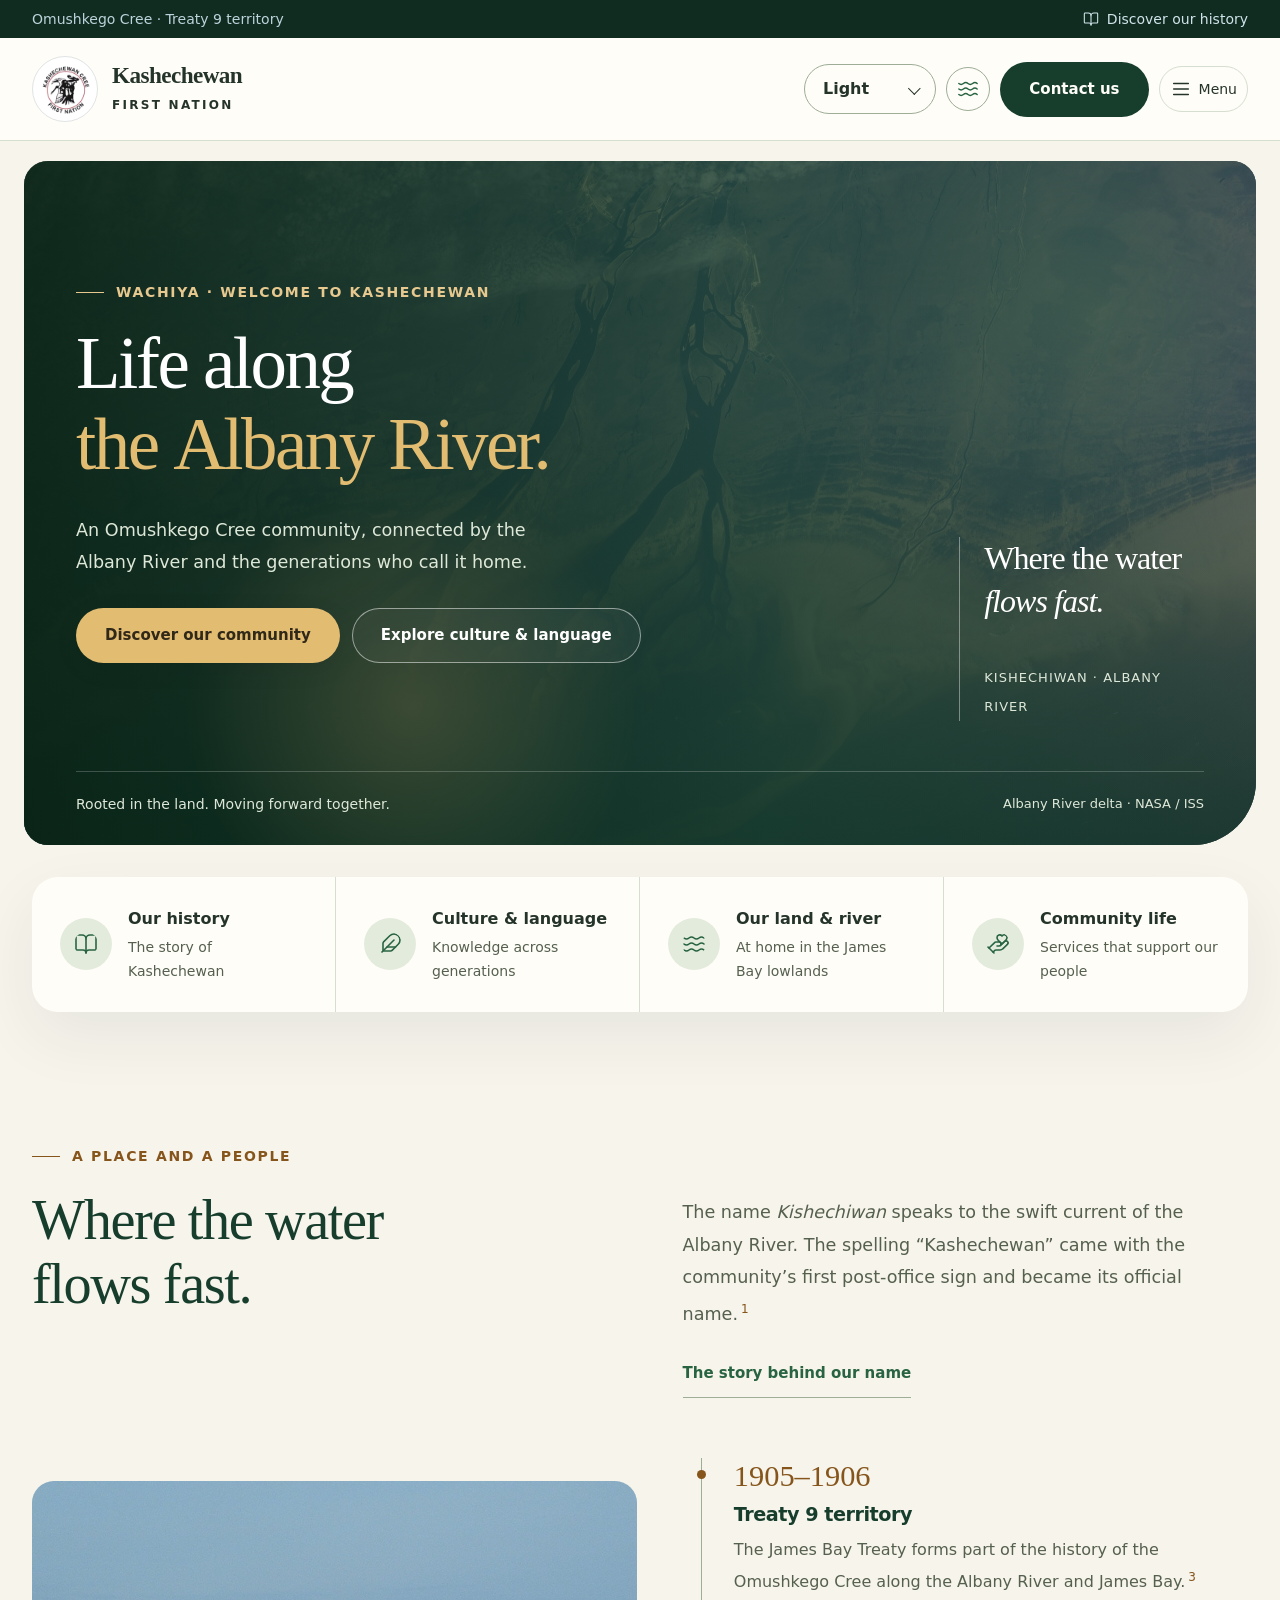
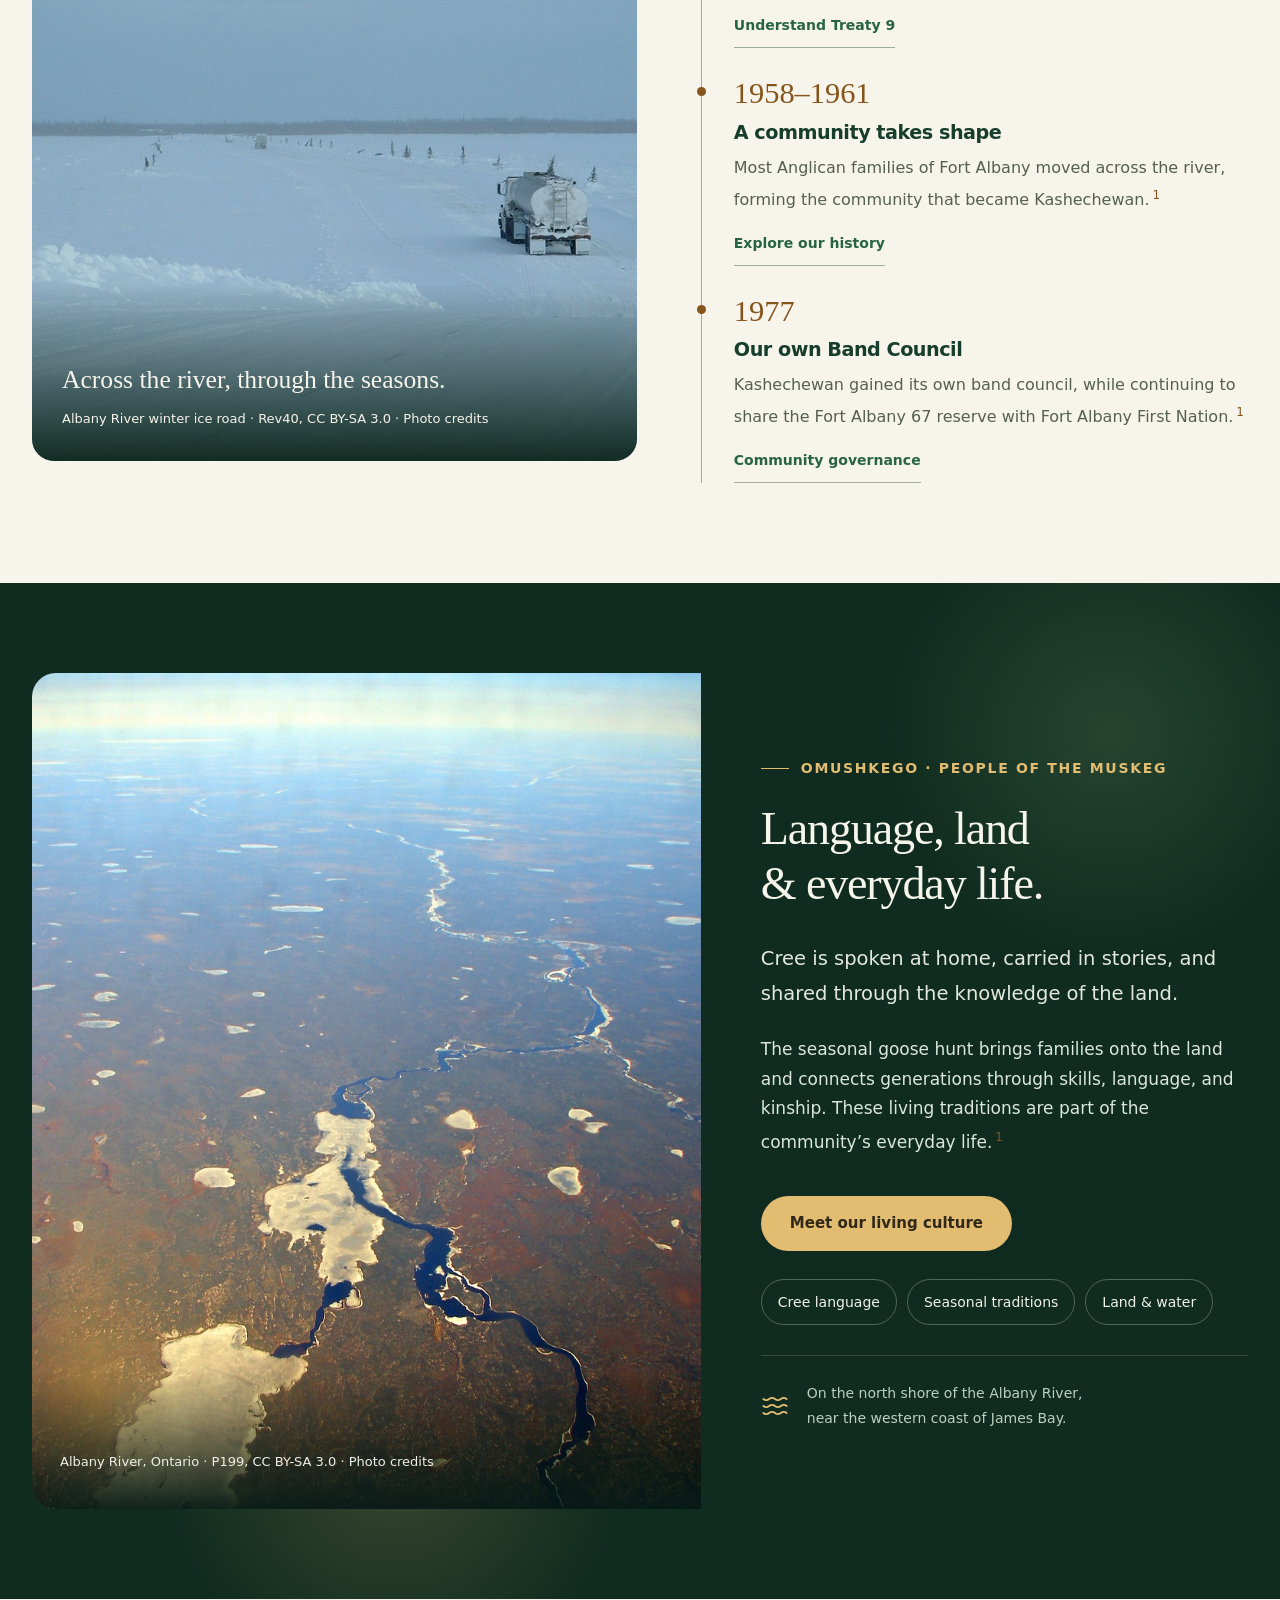
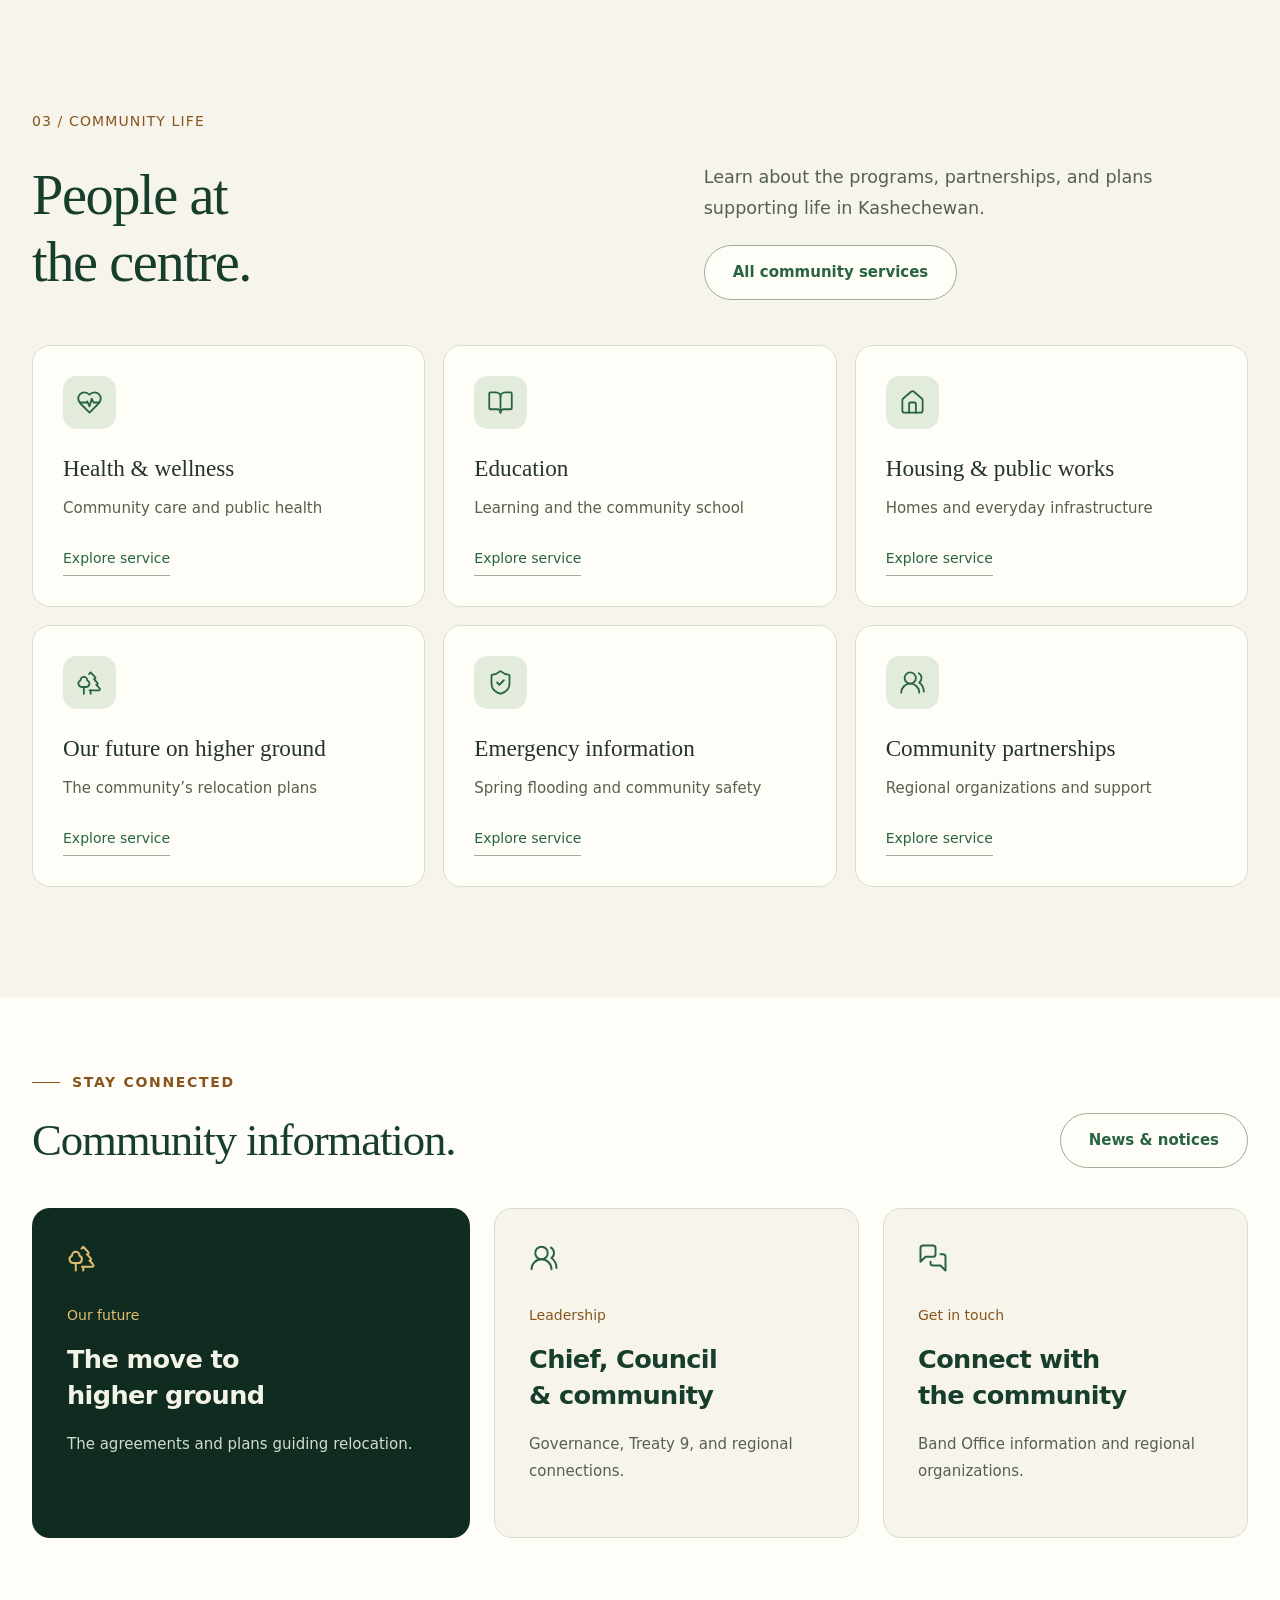
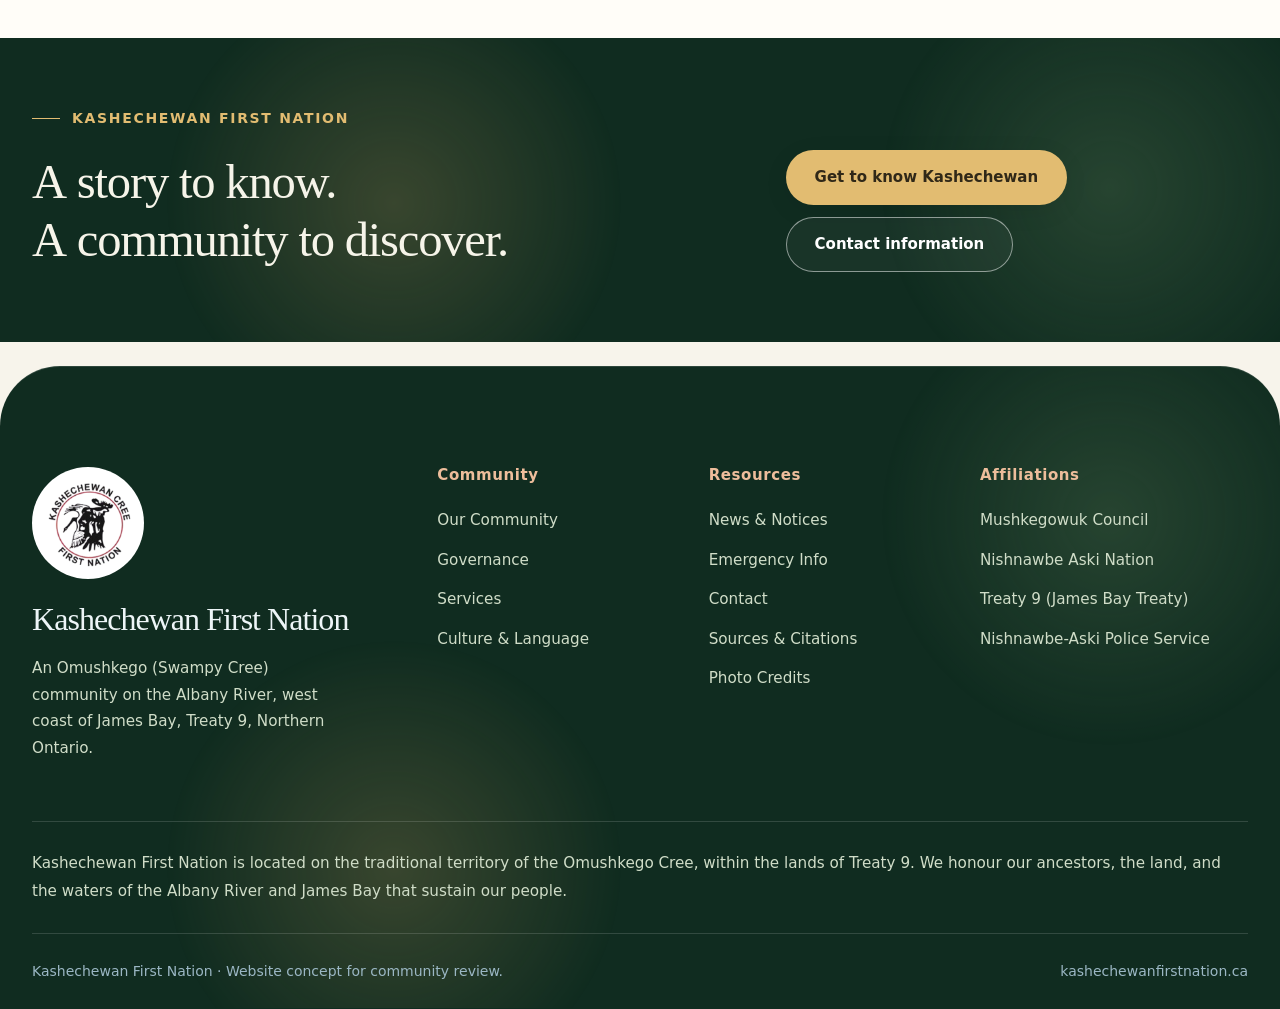
==== commit ba627ebe: "Blend original river photography with redesigned homepage sections" ====
--- a/index.html
+++ b/index.html
@@ -12,53 +12,38 @@
 
   <!-- ===== Utility bar ===== -->
   <div class="utility"><div class="wrap"><span>Omushkego Cree · Treaty 9 territory</span><a href="about.html#history"><i data-lucide="book-open" aria-hidden="true"></i> Discover our history</a></div></div><header class="site-header"><div class="wrap header-inner"><a class="brand" href="index.html"><img class="mark" src="assets/img/kashechewan-official.png" width="300" height="300" alt="Kashechewan Cree First Nation logo"><span class="brand-text"><span class="name">Kashechewan</span><span class="sub">FIRST NATION</span></span></a><nav class="nav" id="primary-nav" aria-label="Main navigation"><a href="index.html" class="active" aria-current="page">Home</a><a href="about.html">Our community</a><a href="culture.html">Culture & language</a><a href="community.html">Services</a><a href="governance.html">Governance</a><a href="news.html">News</a><a href="contact.html" class="mobile-contact">Contact the Band Office</a></nav><div class="header-actions"><label class="theme-picker"><span class="sr-only">Appearance</span><select class="theme-select" aria-label="Appearance"><option value="light">Light</option><option value="dark">Dark</option><option value="river">River</option></select></label><button class="motion-toggle" type="button" aria-label="Pause motion" aria-pressed="false" title="Pause motion"><i data-lucide="waves" aria-hidden="true"></i></button><a class="btn header-contact" href="contact.html">Contact us</a><button class="nav-toggle" type="button" aria-label="Open menu" aria-controls="primary-nav" aria-expanded="false"><i data-lucide="menu" aria-hidden="true"></i><span>Menu</span></button></div></div></header><main id="main-content">
-<section class="landing-intro" data-liquid>
- <div class="wrap landing-grid">
-  <div class="landing-copy">
-   <p class="eyebrow">Wachiya · Welcome</p>
-   <h1><span class="motion-word">Kashechewan</span><br><span class="title-secondary"><span class="motion-word">First</span> <span class="motion-word">Nation.</span></span></h1>
-   <p class="landing-description">An Omushkego Cree community on the Albany River. A home shaped by the land, the water, and the knowledge carried between generations.</p>
-   <div class="btn-row"><a class="btn btn-primary" href="about.html#history">Discover our story</a><a class="btn btn-outline" href="culture.html">Culture &amp; language</a></div>
-   <div class="landing-location"><i data-lucide="map-pin" aria-hidden="true"></i><p>Albany River · James Bay<br><span>Treaty 9 territory, Northern Ontario</span></p></div>
-  </div>
-  <figure class="landing-image motion-media">
-   <img src="assets/img/hero-albany-delta.jpg" width="2400" height="1594" fetchpriority="high" alt="NASA view of the Albany River delta meeting James Bay near Kashechewan and Fort Albany">
-   <figcaption><span>The river that connects us.</span><a href="credits.html">Albany River delta · NASA / ISS</a></figcaption>
-  </figure>
- </div>
- <nav class="wrap chapter-nav" aria-label="Explore the community"><a href="#our-story"><span>01</span> Our story</a><a href="#living-culture"><span>02</span> Living culture</a><a href="#community-life"><span>03</span> Community life</a></nav>
-</section>
+<section class="hero home motion-media"><img class="landscape" src="assets/img/hero-albany-delta.jpg" fetchpriority="high" alt="NASA satellite view of the Albany River delta flowing into James Bay near Kashechewan and Fort Albany" width="2400" height="1594"><div class="wrap hero-layout"><div class="hero-inner"><p class="eyebrow">Wachiya · Welcome to Kashechewan</p><h1><span class="motion-word">Life</span> <span class="motion-word">along</span><br><em><span class="motion-word">the</span> <span class="motion-word">Albany</span> <span class="motion-word">River.</span></em></h1><p>An Omushkego Cree community, connected by the Albany River and the generations who call it home.</p><div class="btn-row"><a class="btn btn-primary" href="about.html">Discover our community</a><a class="btn btn-ghost" href="culture.html">Explore culture &amp; language</a></div></div><div class="hero-place"><span class="place-line"></span><p>Where the water<br><em>flows fast.</em></p><span>KISHECHIWAN · ALBANY RIVER</span></div></div><div class="hero-bottom wrap"><span>Rooted in the land. Moving forward together.</span><a href="credits.html">Albany River delta · NASA / ISS</a></div></section><nav class="quick-links wrap" aria-label="Explore Kashechewan"><a href="#our-story"><i data-lucide="book-open" aria-hidden="true"></i><span><strong>Our history</strong><small>The story of Kashechewan</small></span></a><a href="#living-culture"><i data-lucide="feather" aria-hidden="true"></i><span><strong>Culture &amp; language</strong><small>Knowledge across generations</small></span></a><a href="about.html#geography"><i data-lucide="waves" aria-hidden="true"></i><span><strong>Our land &amp; river</strong><small>At home in the James Bay lowlands</small></span></a><a href="#community-life"><i data-lucide="hand-heart" aria-hidden="true"></i><span><strong>Community life</strong><small>Services that support our people</small></span></a></nav>
 
 <section class="home-story" id="our-story">
  <div class="wrap">
   <div class="story-heading"><p class="eyebrow">A place and a people</p><h2><span class="motion-word">Where</span> <span class="motion-word">the</span> <span class="motion-word">water</span><br><span class="motion-word">flows</span> <span class="motion-word">fast.</span></h2><div class="story-summary"><p>The name <em>Kishechiwan</em> speaks to the swift current of the Albany River. The spelling “Kashechewan” came with the community’s first post-office sign and became its official name.<sup class="cite"><a href="about.html#sources">1</a></sup></p><a class="text-link" href="about.html#name">The story behind our name</a></div></div>
-  <div class="history-path">
+  <div class="story-details"><figure class="story-image motion-media"><img src="assets/img/albany-river-ice-road.jpg" width="1200" height="900" loading="lazy" decoding="async" alt="A fuel tanker crossing the Albany River on a winter ice road in Northern Ontario"><figcaption><span>Across the river, through the seasons.</span>Albany River winter ice road · Rev40, CC BY-SA 3.0 · <a href="credits.html">Photo credits</a></figcaption></figure><div class="history-path">
    <article><span class="history-number">1905–1906</span><h3>Treaty 9 territory</h3><p>The James Bay Treaty forms part of the history of the Omushkego Cree along the Albany River and James Bay.<sup class="cite"><a href="about.html#sources">3</a></sup></p><a href="governance.html#treaty" class="text-link">Understand Treaty 9</a></article>
    <article><span class="history-number">1958–1961</span><h3>A community takes shape</h3><p>Most Anglican families of Fort Albany moved across the river, forming the community that became Kashechewan.<sup class="cite"><a href="about.html#sources">1</a></sup></p><a href="about.html#history" class="text-link">Explore our history</a></article>
    <article><span class="history-number">1977</span><h3>Our own Band Council</h3><p>Kashechewan gained its own band council, while continuing to share the Fort Albany 67 reserve with Fort Albany First Nation.<sup class="cite"><a href="about.html#sources">1</a></sup></p><a href="governance.html" class="text-link">Community governance</a></article>
-  </div>
+  </div></div>
  </div>
 </section>
 
 <section class="home-culture" id="living-culture" data-liquid>
  <div class="wrap culture-composition">
   <figure class="culture-image motion-media"><img src="assets/img/albany-river-muskeg.jpg" width="1200" height="1500" loading="lazy" decoding="async" alt="The Albany River winding through boreal muskeg and small lakes in Northern Ontario"><figcaption>Albany River, Ontario · P199, CC BY-SA 3.0 · <a href="credits.html">Photo credits</a></figcaption></figure>
-  <div class="culture-copy"><p class="eyebrow">Omushkego · People of the Muskeg</p><h2><span class="motion-word">Language,</span> <span class="motion-word">land</span><br><span class="motion-word">&amp;</span> <span class="motion-word">everyday</span> <span class="motion-word">life.</span></h2><p class="lead">Cree is spoken at home, carried in stories, and shared through the knowledge of the land.</p><p>The seasonal goose hunt brings families onto the land and connects generations through skills, language, and kinship. These living traditions are part of the community’s everyday life.<sup class="cite"><a href="culture.html#sources">1</a></sup></p><a class="btn btn-primary" href="culture.html">Meet our living culture</a><div class="culture-footnote"><i data-lucide="waves" aria-hidden="true"></i><span>On the north shore of the Albany River,<br>near the western coast of James Bay.</span></div></div>
+  <div class="culture-copy"><p class="eyebrow">Omushkego · People of the Muskeg</p><h2><span class="motion-word">Language,</span> <span class="motion-word">land</span><br><span class="motion-word">&amp;</span> <span class="motion-word">everyday</span> <span class="motion-word">life.</span></h2><p class="lead">Cree is spoken at home, carried in stories, and shared through the knowledge of the land.</p><p>The seasonal goose hunt brings families onto the land and connects generations through skills, language, and kinship. These living traditions are part of the community’s everyday life.<sup class="cite"><a href="culture.html#sources">1</a></sup></p><a class="btn btn-primary" href="culture.html">Meet our living culture</a><nav class="culture-topics" aria-label="Explore culture"><a href="culture.html#language">Cree language</a><a href="culture.html">Seasonal traditions</a><a href="about.html#geography">Land &amp; water</a></nav><div class="culture-footnote"><i data-lucide="waves" aria-hidden="true"></i><span>On the north shore of the Albany River,<br>near the western coast of James Bay.</span></div></div>
  </div>
 </section>
 
 <section class="home-life" id="community-life">
- <div class="wrap life-layout"><div class="life-heading"><p class="eyebrow">Community life</p><h2><span class="motion-word">People</span> <span class="motion-word">at</span><br><span class="motion-word">the</span> <span class="motion-word">centre.</span></h2><p>Learn about the programs, partnerships, and plans supporting life in Kashechewan.</p><a class="btn btn-outline" href="community.html">All community services</a></div><div class="service-directory">
-  <a href="community.html#health"><i data-lucide="heart-pulse" aria-hidden="true"></i><span><strong>Health &amp; wellness</strong><small>Community care and public health</small></span></a>
-  <a href="community.html#education"><i data-lucide="book-open" aria-hidden="true"></i><span><strong>Education</strong><small>Learning and the community school</small></span></a>
-  <a href="community.html#housing"><i data-lucide="house" aria-hidden="true"></i><span><strong>Housing &amp; public works</strong><small>Homes and everyday infrastructure</small></span></a>
-  <a href="community.html#relocation"><i data-lucide="trees" aria-hidden="true"></i><span><strong>Our future on higher ground</strong><small>The community’s relocation plans</small></span></a>
-  <a href="community.html#emergency"><i data-lucide="shield-check" aria-hidden="true"></i><span><strong>Emergency information</strong><small>Spring flooding and community safety</small></span></a>
-  <a href="governance.html#affiliations"><i data-lucide="users-round" aria-hidden="true"></i><span><strong>Community partnerships</strong><small>Regional organizations and support</small></span></a>
+ <div class="wrap life-layout"><div class="life-heading"><span class="section-number" aria-hidden="true">03 / COMMUNITY LIFE</span><p class="eyebrow">Community life</p><h2><span class="motion-word">People</span> <span class="motion-word">at</span><br><span class="motion-word">the</span> <span class="motion-word">centre.</span></h2><p>Learn about the programs, partnerships, and plans supporting life in Kashechewan.</p><a class="btn btn-outline" href="community.html">All community services</a></div><div class="service-directory">
+  <a href="community.html#health"><i data-lucide="heart-pulse" aria-hidden="true"></i><span><strong>Health &amp; wellness</strong><small>Community care and public health</small><span class="service-action">Explore service</span></span></a>
+  <a href="community.html#education"><i data-lucide="book-open" aria-hidden="true"></i><span><strong>Education</strong><small>Learning and the community school</small><span class="service-action">Explore service</span></span></a>
+  <a href="community.html#housing"><i data-lucide="house" aria-hidden="true"></i><span><strong>Housing &amp; public works</strong><small>Homes and everyday infrastructure</small><span class="service-action">Explore service</span></span></a>
+  <a href="community.html#relocation"><i data-lucide="trees" aria-hidden="true"></i><span><strong>Our future on higher ground</strong><small>The community’s relocation plans</small><span class="service-action">Explore service</span></span></a>
+  <a href="community.html#emergency"><i data-lucide="shield-check" aria-hidden="true"></i><span><strong>Emergency information</strong><small>Spring flooding and community safety</small><span class="service-action">Explore service</span></span></a>
+  <a href="governance.html#affiliations"><i data-lucide="users-round" aria-hidden="true"></i><span><strong>Community partnerships</strong><small>Regional organizations and support</small><span class="service-action">Explore service</span></span></a>
  </div></div>
 </section>
 
-<section class="home-notices"><div class="wrap"><div class="notices-heading"><div><p class="eyebrow">Stay connected</p><h2><span class="motion-word">Community</span> <span class="motion-word">information.</span></h2></div><a class="btn btn-outline" href="news.html">News &amp; notices</a></div><div class="notice-links"><a href="community.html#relocation"><span>Our future</span><h3>The move to higher ground</h3><p>The agreements and plans guiding relocation.</p></a><a href="governance.html"><span>Leadership</span><h3>Chief, Council &amp; community</h3><p>Governance, Treaty 9, and regional connections.</p></a><a href="contact.html"><span>Get in touch</span><h3>Connect with the community</h3><p>Band Office information and regional organizations.</p></a></div></div></section>
+<section class="home-notices"><div class="wrap"><div class="notices-heading"><div><p class="eyebrow">Stay connected</p><h2><span class="motion-word">Community</span> <span class="motion-word">information.</span></h2></div><a class="btn btn-outline" href="news.html">News &amp; notices</a></div><div class="notice-links"><a href="community.html#relocation" class="notice-feature"><i data-lucide="trees" aria-hidden="true"></i><span>Our future</span><h3>The move to higher ground</h3><p>The agreements and plans guiding relocation.</p></a><a href="governance.html"><i data-lucide="users-round" aria-hidden="true"></i><span>Leadership</span><h3>Chief, Council &amp; community</h3><p>Governance, Treaty 9, and regional connections.</p></a><a href="contact.html"><i data-lucide="messages-square" aria-hidden="true"></i><span>Get in touch</span><h3>Connect with the community</h3><p>Band Office information and regional organizations.</p></a></div></div></section>
 
 <section class="home-closing" data-liquid><div class="wrap"><p class="eyebrow">Kashechewan First Nation</p><h2><span class="motion-word">A</span> <span class="motion-word">story</span> <span class="motion-word">to</span> <span class="motion-word">know.</span><br><span class="motion-word">A</span> <span class="motion-word">community</span> <span class="motion-word">to</span> <span class="motion-word">discover.</span></h2><div class="btn-row"><a class="btn btn-primary" href="about.html">Get to know Kashechewan</a><a class="btn btn-ghost" href="contact.html">Contact information</a></div></div></section>
 </main><footer class="site-footer">
--- a/assets/css/home.css
+++ b/assets/css/home.css
@@ -1,24 +1,5 @@
-/* A community journal: portrait landscape, open typography, and numbered chapters. */
+/* Wide landscape opening with a community journal below. */
 body[data-page=index]{background:var(--cream)}
-.landing-intro{padding:58px 0 0;position:relative;isolation:isolate;overflow:hidden}
-.landing-grid{display:grid;grid-template-columns:1.06fr .94fr;gap:64px;align-items:center}
-.landing-copy{padding:35px 0}
-.landing-copy h1{font:400 clamp(3.5rem,6.1vw,6.4rem)/1.06 var(--serif);letter-spacing:-.045em!important;margin:0 0 30px;text-wrap:initial}
-.title-secondary{color:var(--river)}
-.landing-description{font-size:1.15rem;line-height:1.85;max-width:510px;color:var(--muted)}
-.landing-copy .eyebrow{margin-bottom:30px}
-.landing-copy .btn-row{gap:12px;margin-top:32px}
-.landing-location{display:flex;gap:14px;align-items:center;border-top:1px solid var(--line);margin-top:50px;padding-top:25px;color:var(--river);font-size:.875rem;line-height:1.65}
-.landing-location svg{width:24px;height:24px}
-.landing-location p{margin:0}.landing-location span{color:var(--muted)}
-.landing-image{position:relative;isolation:isolate;margin:0;height:650px;overflow:hidden;border-radius:200px 200px 28px 28px;background:var(--spruce-deep)}
-.landing-image img{width:100%;height:100%;object-fit:cover;object-position:65% center}
-.landing-image figcaption{position:absolute;bottom:0;left:0;right:0;padding:75px 32px 30px;background:linear-gradient(transparent,#051c1bec);color:white;z-index:1}
-.landing-image figcaption>span{display:block;font:400 1.8rem/1.3 var(--serif);margin-bottom:12px}
-.landing-image figcaption a{font-size:.8125rem;color:#e0e7dd}
-.chapter-nav{display:grid;grid-template-columns:repeat(3,1fr);gap:32px;padding:34px 0;border-bottom:1px solid var(--line);margin-top:40px}
-.chapter-nav a{display:flex;align-items:center;gap:18px;color:var(--ink);font-size:.9375rem;min-height:44px;font-weight:600}
-.chapter-nav span{color:var(--ochre);font-weight:400;font-family:var(--serif);font-size:1.3rem}
 .home-story{padding-block:110px 100px;background:var(--paper)}
 .story-heading{display:grid;grid-template-columns:1fr 1fr;gap:0 85px;align-items:start}
 .story-heading .eyebrow{grid-column:1/-1}.story-heading h2{font-size:clamp(2.7rem,4.4vw,4.4rem);line-height:1.14;margin-bottom:0}
@@ -52,6 +33,42 @@
 .home-closing{position:relative;isolation:isolate;overflow:hidden;background:var(--spruce-deep);text-align:center;padding-block:100px}
 .home-closing .eyebrow{justify-content:center;color:var(--gold)}.home-closing h2{color:#f6f4e9;font-size:clamp(2.5rem,4.8vw,4.8rem);line-height:1.2}.home-closing .btn-row{justify-content:center}
 body[data-page=index] .site-footer{margin-top:0;border-radius:0;border-top:1px solid #ffffff20}
-@media(max-width:1200px){.landing-grid{gap:35px}.landing-image{height:580px;border-radius:160px 160px 24px 24px}.landing-copy h1{font-size:clamp(3.2rem,5.8vw,5.6rem)}.culture-composition{gap:50px}.culture-image{height:570px}.life-layout{gap:55px}.history-path{gap:30px}.story-heading{gap:0 45px}}
-@media(max-width:900px){.landing-grid{grid-template-columns:1fr 1fr;gap:25px}.landing-copy h1{font-size:clamp(2.8rem,5.8vw,4rem)}.landing-copy .btn-row{flex-direction:column;align-items:start}.landing-location{margin-top:30px}.landing-image{height:570px}.landing-image figcaption{padding:65px 22px 28px}.story-heading{grid-template-columns:1fr;gap:24px}.story-summary{max-width:none}.culture-composition{grid-template-columns:1fr;gap:45px}.culture-image{height:480px;max-width:650px;width:100%}.culture-copy{max-width:650px}.life-layout{grid-template-columns:1fr;gap:35px}.life-heading{position:static}.life-heading>p{max-width:650px}.history-path{gap:25px}.history-number{font-size:1.8rem}.notice-links{grid-template-columns:1fr}.notices-heading{align-items:start;flex-direction:column}.home-story,.home-life{padding-block:75px}}
-@media(max-width:640px){.landing-intro{padding-top:30px}.landing-grid{grid-template-columns:1fr;gap:30px}.landing-copy{padding:10px 0 0}.landing-copy h1{font-size:clamp(2.65rem,10vw,4rem);margin-bottom:22px}.landing-copy .eyebrow{margin-bottom:24px}.landing-description{font-size:1.0625rem}.landing-copy .btn-row{flex-direction:row;gap:10px}.landing-copy .btn{padding:14px 19px;font-size:.875rem}.landing-location{margin-top:28px;padding-top:18px}.landing-image{height:430px;border-radius:130px 130px 20px 20px}.chapter-nav{gap:0;margin-top:30px;padding:15px 0}.chapter-nav a{font-size:.875rem;gap:9px;flex-direction:column;align-items:start;padding-block:8px;line-height:1.5}.chapter-nav span{font-size:1rem}.history-path{grid-template-columns:1fr;gap:30px;margin-top:42px;border-top:0;border-left:1px solid var(--line-strong);padding:0 0 0 24px}.history-path article:before{top:9px;left:-29px}.history-number{font-size:2rem;margin-bottom:15px}.home-culture{padding-block:55px}.culture-image{height:440px;border-radius:20px 20px 95px 20px}.culture-copy h2{font-size:2.55rem}.story-heading h2,.life-heading h2{font-size:2.7rem}.service-directory>a{padding:23px 4px;gap:19px}.service-directory strong{font-size:1.1rem}.service-directory small{font-size:.875rem}.home-notices{padding-block:55px 65px}.notice-links>a{padding:28px}.home-closing{padding-block:65px}.home-closing h2{font-size:2.5rem}}
+
+/* Blend the original photography with the new type and information hierarchy. */
+body[data-page=index] .hero{margin:20px 24px 0;border-radius:24px 24px 64px 24px}
+body[data-page=index] .hero-layout{min-height:610px;grid-template-columns:minmax(0,1.55fr) minmax(200px,.45fr)}
+body[data-page=index] .hero h1{font-size:clamp(3.2rem,5.7vw,6rem);line-height:1.1;max-width:900px}
+body[data-page=index] .hero-place{background:transparent;border:0;border-left:1px solid #ffffff66;border-radius:0;padding:0 0 0 24px;margin-bottom:50px}
+body[data-page=index] .hero-place .place-line{display:none}
+body[data-page=index] .hero .landscape{opacity:.9}
+body[data-page=index] .hero-inner{padding-block:78px 65px}
+.hero.motion-media>.liquid-field{z-index:-1}
+.story-details{display:grid;grid-template-columns:1.05fr .95fr;gap:64px;align-items:center;margin-top:60px}
+.story-image{margin:0;position:relative;height:580px;border-radius:22px;overflow:hidden;background:var(--sand)}
+.story-image img{width:100%;height:100%;object-fit:cover;object-position:center}
+.story-image figcaption{position:absolute;inset:auto 0 0;padding:80px 30px 30px;background:linear-gradient(transparent,#092317ed);color:#f7f4eb;font-size:.8125rem;z-index:1}
+.story-image figcaption>span{display:block;font:400 1.6rem/1.3 var(--serif);margin-bottom:12px}.story-image figcaption a{color:inherit}
+.history-path{grid-template-columns:1fr;gap:27px;margin:0;border-top:0;border-left:1px solid var(--line-strong);padding:0 0 0 32px}
+.history-path article:before{left:-37px;top:12px}.history-number{font-size:1.9rem;margin-bottom:9px}.history-path h3{margin-bottom:9px}.history-path p{margin-bottom:7px}.history-path .text-link{font-size:.875rem}
+.culture-composition{grid-template-columns:1.1fr .9fr;gap:0;align-items:stretch}
+.culture-image{height:auto;min-height:640px;border-radius:24px 0 0 24px}
+.culture-copy{padding:46px 0 40px 60px;align-self:center}.culture-copy h2{font-size:clamp(2.5rem,3.6vw,3.8rem)}
+.culture-topics{display:flex;flex-wrap:wrap;gap:10px;margin-top:28px}.culture-topics a{display:inline-flex;align-items:center;min-height:44px;padding:10px 16px;border:1px solid #ffffff45;border-radius:40px;color:#f0f2e7;font-size:.875rem;transition:background .25s}.culture-topics a:hover{background:#ffffff18;text-decoration:none}
+.culture-footnote{margin-top:30px}
+.life-layout{grid-template-columns:1fr;gap:45px}
+.life-heading{position:static;display:grid;grid-template-columns:1.05fr .95fr;column-gap:70px;align-items:start}
+.section-number{grid-column:1/-1;font-size:.875rem;letter-spacing:.08em;color:var(--ochre);margin-bottom:28px}
+.life-heading>.eyebrow{display:none}.life-heading h2{grid-row:2/4;margin:0;font-size:clamp(2.7rem,4.4vw,4.4rem)}.life-heading>p{max-width:500px;margin:0;font-size:1.1rem;line-height:1.8}.life-heading .btn{justify-self:start;margin-top:20px}
+.service-directory{display:grid;grid-template-columns:repeat(3,minmax(0,1fr));gap:18px;border:0}
+.service-directory>a{align-items:start;flex-direction:column;gap:24px;padding:30px;border:1px solid var(--line);border-radius:18px;background:var(--paper);transition:transform .3s var(--ease),background .3s,border-color .3s}
+.service-directory>a:hover{transform:translateY(-4px);border-color:var(--line-strong)}
+.service-directory>a>svg{box-sizing:content-box;padding:13px;background:var(--accent-soft);border-radius:14px;width:27px;height:27px;flex-shrink:0}
+.service-directory strong{font-family:var(--serif);font-size:1.45rem;line-height:1.35}.service-directory small{margin-top:12px;line-height:1.6;font-size:.9375rem}
+.service-action{display:inline-block;margin-top:26px;color:var(--river);font-size:.875rem;border-bottom:1px solid var(--line-strong);padding-bottom:4px}
+.notice-links{grid-template-columns:1.2fr 1fr 1fr}.notice-links>a{display:flex;flex-direction:column;align-items:start;border-radius:18px;padding:34px}.notice-links>a>svg{width:30px;height:30px;color:var(--river);margin-bottom:30px}.notice-links h3{font-size:1.6rem}.notice-links>a>span{margin-bottom:15px}.notice-links>a>p{line-height:1.8}
+.notice-links .notice-feature{background:var(--spruce-deep);color:#f4f3e7;border-color:transparent}.notice-links .notice-feature:hover{background:var(--spruce-deep)}.notice-feature h3{color:#f4f3e7}.notice-links .notice-feature>span,.notice-links .notice-feature>svg{color:var(--gold)}.notice-links .notice-feature p{color:#d0ddce}
+.home-closing{text-align:left;padding-block:70px}.home-closing>.wrap{display:grid;grid-template-columns:1.2fr .8fr;gap:0 60px;align-items:center}.home-closing .eyebrow{grid-column:1/-1;justify-content:start}.home-closing h2{font-size:clamp(2.4rem,3.8vw,3.8rem);margin:0}.home-closing .btn-row{justify-content:start;flex-direction:column;align-items:start;margin:0}
+@media(max-width:1100px){.story-heading{gap:0 40px}.story-details{gap:35px}.story-image{height:620px}.culture-copy{padding-left:35px}.culture-image{min-height:650px}.culture-copy h2{font-size:2.6rem}.service-directory{grid-template-columns:repeat(2,minmax(0,1fr))}.notice-links>a{padding:25px}.notice-links h3{font-size:1.4rem}}
+@media(max-width:900px){body[data-page=index] .hero-layout{grid-template-columns:1fr;min-height:0}body[data-page=index] .hero-inner{padding-block:65px}body[data-page=index] .hero h1{font-size:clamp(3rem,7.5vw,5rem)}.story-heading{grid-template-columns:1fr;gap:20px}.story-summary{max-width:none}.story-details{grid-template-columns:1fr;gap:40px}.story-image{height:420px}.history-path{grid-template-columns:repeat(3,minmax(0,1fr));border-left:0;border-top:1px solid var(--line-strong);padding:28px 0 0;gap:25px}.history-path article:before{left:0;top:-33px}.history-number{font-size:1.6rem}.culture-composition{grid-template-columns:1fr}.culture-image{min-height:0;height:430px;border-radius:24px}.culture-copy{padding:40px 0 0;max-width:650px}.life-heading{grid-template-columns:1fr}.life-heading h2{grid-row:auto;margin-bottom:20px}.notice-links{grid-template-columns:1fr 1fr}.notice-links>a:first-child{grid-column:1/-1}.notices-heading{align-items:start;flex-direction:column}.home-closing>.wrap{grid-template-columns:1fr;gap:20px}.home-closing .btn-row{flex-direction:row;flex-wrap:wrap}.home-story,.home-life{padding-block:75px}}
+@media(max-width:600px){body[data-page=index] .hero{margin:8px 8px 0;border-radius:20px 20px 40px 20px}body[data-page=index] .hero-inner{padding-block:50px}body[data-page=index] .hero h1{font-size:clamp(2.35rem,9vw,3.4rem)}.story-heading h2,.life-heading h2{font-size:2.6rem}.story-details{margin-top:35px}.story-image{height:350px}.story-image figcaption{padding:60px 22px 24px}.story-image figcaption>span{font-size:1.35rem}.history-path{grid-template-columns:1fr;border-top:0;border-left:1px solid var(--line-strong);padding:0 0 0 24px;gap:26px}.history-path article:before{left:-29px;top:10px}.history-number{font-size:1.8rem}.home-culture{padding-block:50px}.culture-image{height:400px}.culture-copy h2{font-size:2.5rem}.service-directory{grid-template-columns:1fr;gap:12px}.service-directory>a{flex-direction:row;gap:18px;padding:24px}.service-directory>a>svg{width:22px;height:22px;padding:10px}.service-directory strong{font-size:1.3rem}.service-action{margin-top:17px}.notice-links{grid-template-columns:1fr}.notice-links>a{padding:28px}.home-notices{padding-block:55px}.home-closing h2{font-size:2.35rem}}
+@media(prefers-reduced-motion:reduce){.service-directory>a:hover{transform:none}}
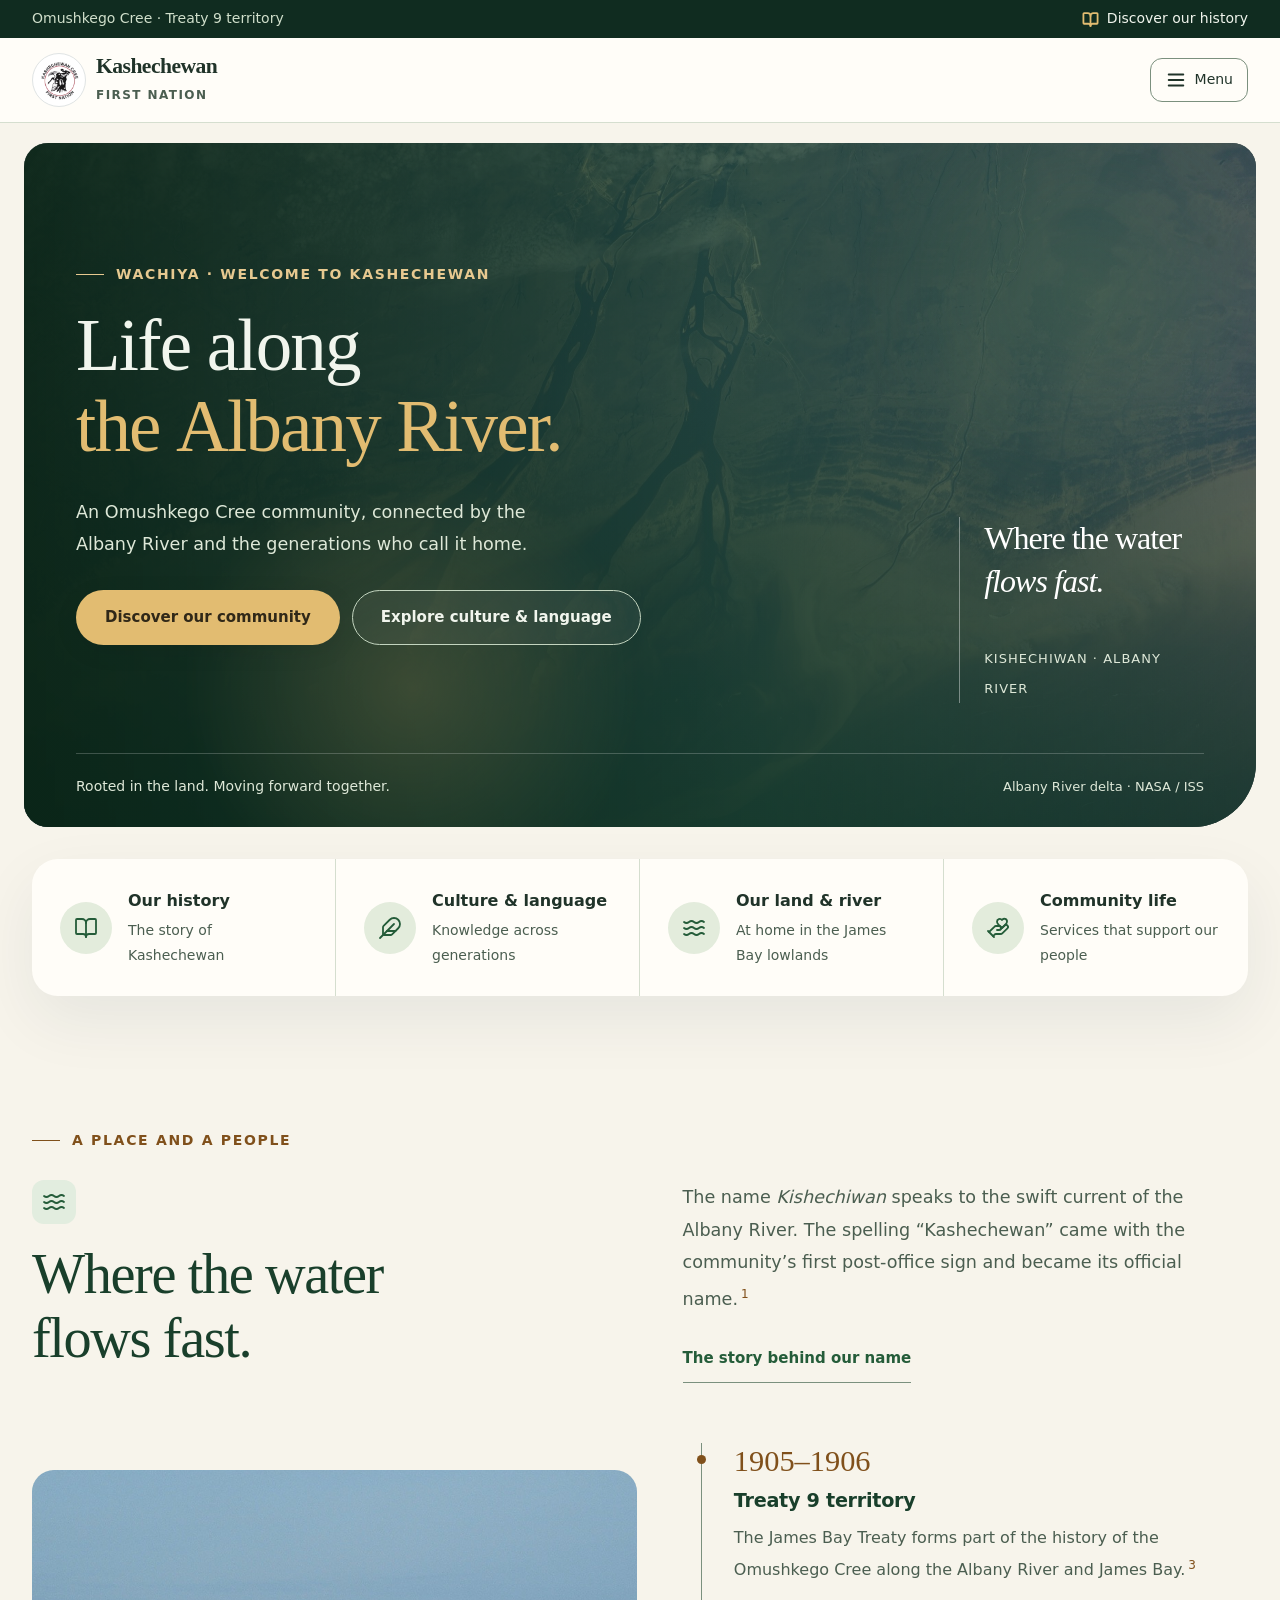
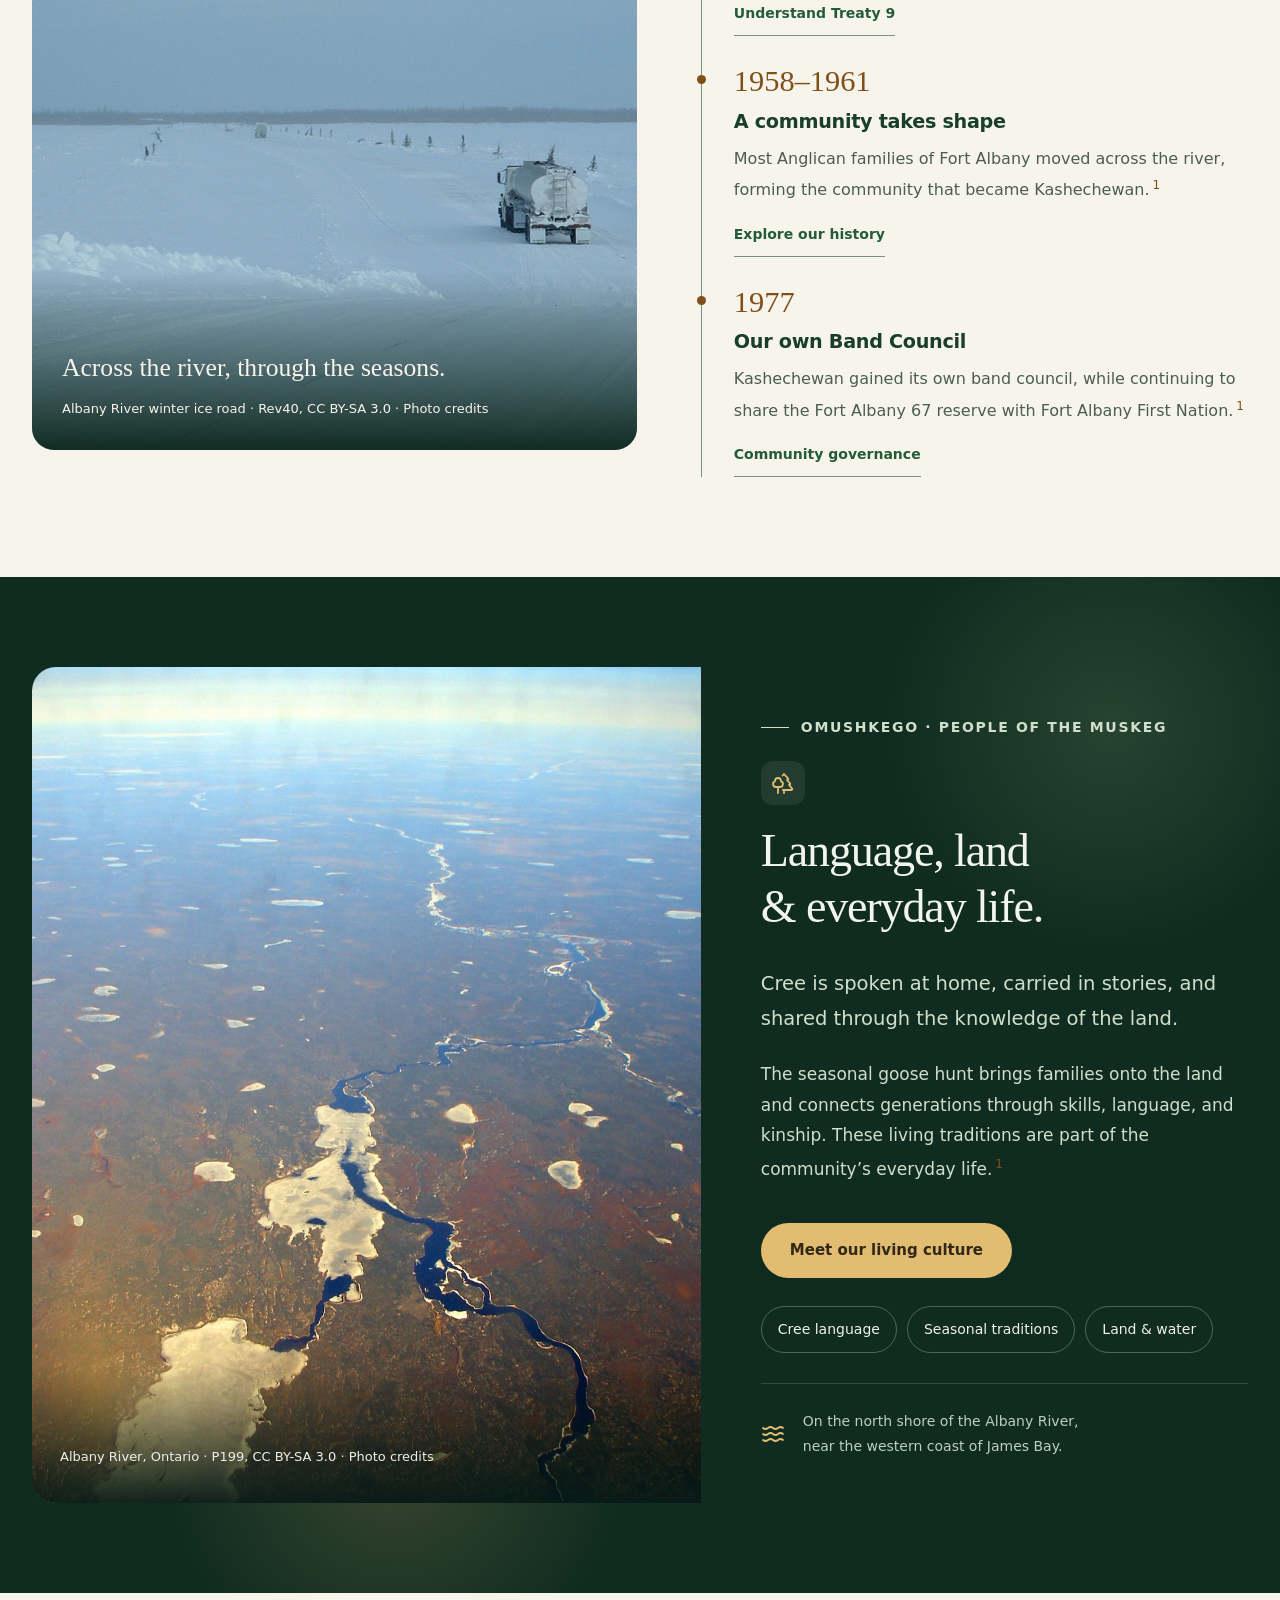
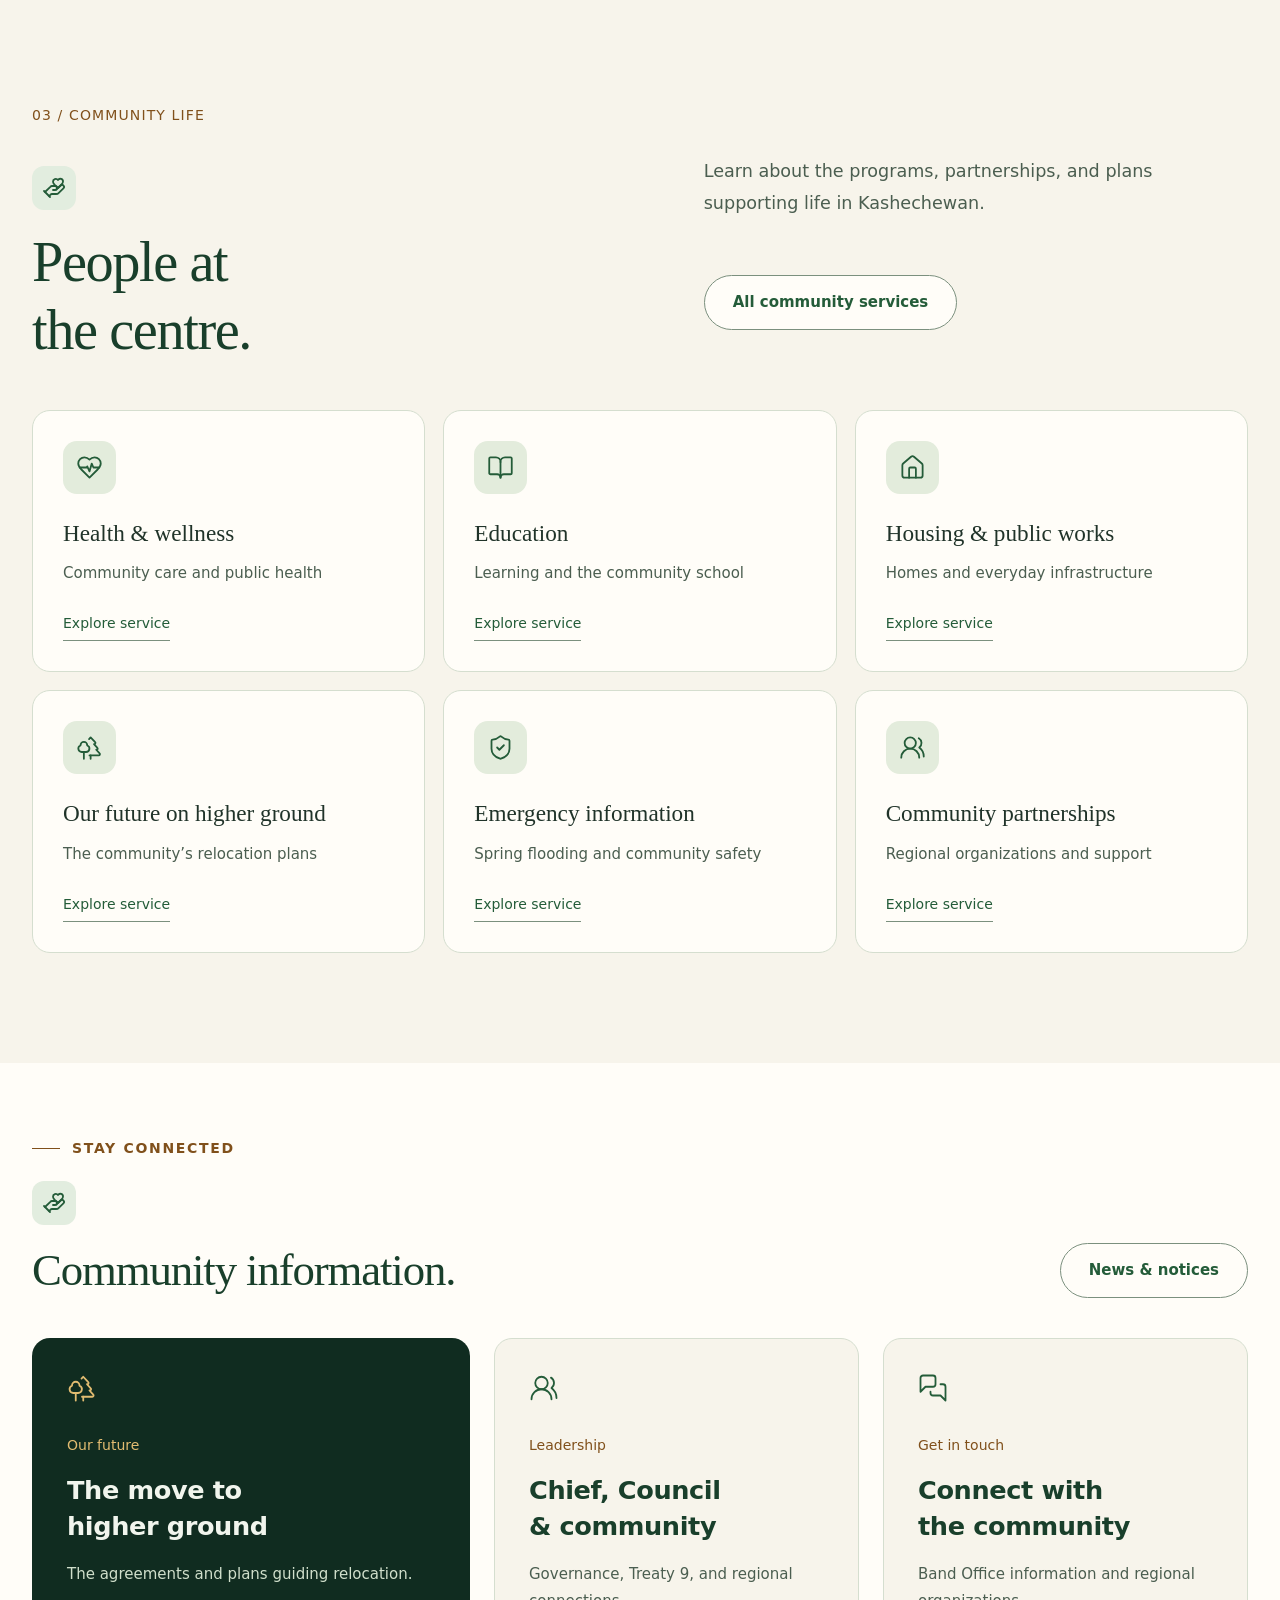
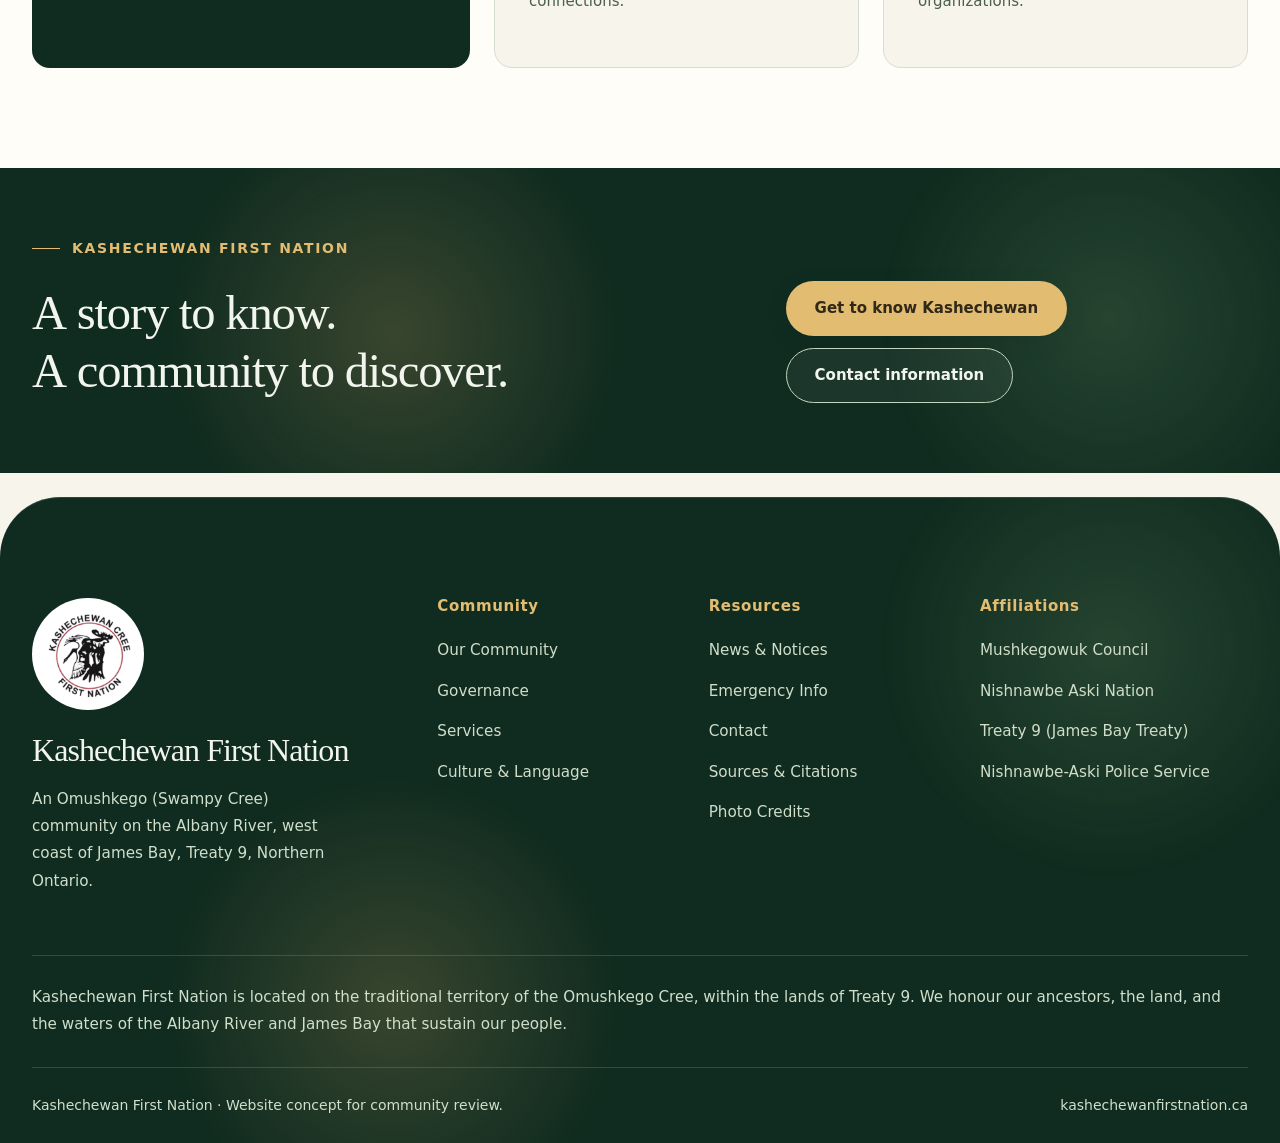
==== commit 715db25e: "Embed reliable icons, improve theme contrast and mobile navigation, optimize motion" ====
--- a/index.html
+++ b/index.html
@@ -7,16 +7,16 @@
   <meta name="description" content="The community website of Kashechewan First Nation — an Omushkego (Swampy Cree) community on the north shore of the Albany River, west coast of James Bay, in Treaty 9 territory, Northern Ontario.">
   <link rel="icon" href="assets/img/kashechewan-official.png" type="image/png">
   <meta name="color-scheme" content="light dark"><script src="assets/js/theme.js"></script><link rel="stylesheet" href="assets/css/style.css">
-<noscript><style>.motion-toggle{display:none!important}.nav{display:flex;position:static;flex-wrap:wrap;max-height:none}.header-inner{flex-wrap:wrap;padding-block:16px}.header-actions{display:none}.site-header{position:relative}</style></noscript><link rel="stylesheet" href="assets/css/modes.css"><link rel="stylesheet" href="assets/css/flow.css"><link rel="stylesheet" href="assets/css/motion.css"><link rel="stylesheet" href="assets/css/home.css"></head>
+<noscript><style>.nav{display:flex!important;position:static!important;max-height:none!important;width:100%}.header-inner{flex-wrap:wrap!important}.header-actions,.nav-preferences{display:none!important}.site-header{position:relative!important}</style></noscript><link rel="stylesheet" href="assets/css/modes.css"><link rel="stylesheet" href="assets/css/flow.css"><link rel="stylesheet" href="assets/css/motion.css"><link rel="stylesheet" href="assets/css/home.css"><link rel="stylesheet" href="assets/css/refinements.css"></head>
 <body data-page="index"><a class="skip-link" href="#main-content">Skip to content</a>
 
   <!-- ===== Utility bar ===== -->
-  <div class="utility"><div class="wrap"><span>Omushkego Cree · Treaty 9 territory</span><a href="about.html#history"><i data-lucide="book-open" aria-hidden="true"></i> Discover our history</a></div></div><header class="site-header"><div class="wrap header-inner"><a class="brand" href="index.html"><img class="mark" src="assets/img/kashechewan-official.png" width="300" height="300" alt="Kashechewan Cree First Nation logo"><span class="brand-text"><span class="name">Kashechewan</span><span class="sub">FIRST NATION</span></span></a><nav class="nav" id="primary-nav" aria-label="Main navigation"><a href="index.html" class="active" aria-current="page">Home</a><a href="about.html">Our community</a><a href="culture.html">Culture & language</a><a href="community.html">Services</a><a href="governance.html">Governance</a><a href="news.html">News</a><a href="contact.html" class="mobile-contact">Contact the Band Office</a></nav><div class="header-actions"><label class="theme-picker"><span class="sr-only">Appearance</span><select class="theme-select" aria-label="Appearance"><option value="light">Light</option><option value="dark">Dark</option><option value="river">River</option></select></label><button class="motion-toggle" type="button" aria-label="Pause motion" aria-pressed="false" title="Pause motion"><i data-lucide="waves" aria-hidden="true"></i></button><a class="btn header-contact" href="contact.html">Contact us</a><button class="nav-toggle" type="button" aria-label="Open menu" aria-controls="primary-nav" aria-expanded="false"><i data-lucide="menu" aria-hidden="true"></i><span>Menu</span></button></div></div></header><main id="main-content">
-<section class="hero home motion-media"><img class="landscape" src="assets/img/hero-albany-delta.jpg" fetchpriority="high" alt="NASA satellite view of the Albany River delta flowing into James Bay near Kashechewan and Fort Albany" width="2400" height="1594"><div class="wrap hero-layout"><div class="hero-inner"><p class="eyebrow">Wachiya · Welcome to Kashechewan</p><h1><span class="motion-word">Life</span> <span class="motion-word">along</span><br><em><span class="motion-word">the</span> <span class="motion-word">Albany</span> <span class="motion-word">River.</span></em></h1><p>An Omushkego Cree community, connected by the Albany River and the generations who call it home.</p><div class="btn-row"><a class="btn btn-primary" href="about.html">Discover our community</a><a class="btn btn-ghost" href="culture.html">Explore culture &amp; language</a></div></div><div class="hero-place"><span class="place-line"></span><p>Where the water<br><em>flows fast.</em></p><span>KISHECHIWAN · ALBANY RIVER</span></div></div><div class="hero-bottom wrap"><span>Rooted in the land. Moving forward together.</span><a href="credits.html">Albany River delta · NASA / ISS</a></div></section><nav class="quick-links wrap" aria-label="Explore Kashechewan"><a href="#our-story"><i data-lucide="book-open" aria-hidden="true"></i><span><strong>Our history</strong><small>The story of Kashechewan</small></span></a><a href="#living-culture"><i data-lucide="feather" aria-hidden="true"></i><span><strong>Culture &amp; language</strong><small>Knowledge across generations</small></span></a><a href="about.html#geography"><i data-lucide="waves" aria-hidden="true"></i><span><strong>Our land &amp; river</strong><small>At home in the James Bay lowlands</small></span></a><a href="#community-life"><i data-lucide="hand-heart" aria-hidden="true"></i><span><strong>Community life</strong><small>Services that support our people</small></span></a></nav>
+  <div class="utility"><div class="wrap"><span>Omushkego Cree · Treaty 9 territory</span><a href="about.html#history"><svg class="icon icon-book-open" xmlns="http://www.w3.org/2000/svg" width="24" height="24" viewBox="0 0 24 24" fill="none" stroke="currentColor" stroke-width="1.8" stroke-linecap="round" stroke-linejoin="round" aria-hidden="true" focusable="false"><path d="M12 7v14"/><path d="M3 18a1 1 0 0 1-1-1V4a1 1 0 0 1 1-1h5a4 4 0 0 1 4 4 4 4 0 0 1 4-4h5a1 1 0 0 1 1 1v13a1 1 0 0 1-1 1h-6a3 3 0 0 0-3 3 3 3 0 0 0-3-3z"/></svg> Discover our history</a></div></div><header class="site-header"><div class="wrap header-inner"><a class="brand" href="index.html"><img class="mark" src="assets/img/kashechewan-official.png" width="300" height="300" alt="Kashechewan Cree First Nation logo"><span class="brand-text"><span class="name">Kashechewan</span><span class="sub">FIRST NATION</span></span></a><nav class="nav" id="primary-nav" aria-label="Main navigation"><div class="nav-links"><a href="index.html" class="active" aria-current="page"><svg class="icon icon-house" xmlns="http://www.w3.org/2000/svg" width="24" height="24" viewBox="0 0 24 24" fill="none" stroke="currentColor" stroke-width="1.8" stroke-linecap="round" stroke-linejoin="round" aria-hidden="true" focusable="false"><path d="M15 21v-8a1 1 0 0 0-1-1h-4a1 1 0 0 0-1 1v8"/><path d="M3 10a2 2 0 0 1 .709-1.528l7-5.999a2 2 0 0 1 2.582 0l7 5.999A2 2 0 0 1 21 10v9a2 2 0 0 1-2 2H5a2 2 0 0 1-2-2z"/></svg><span>Home</span></a><a href="about.html"><svg class="icon icon-map-pin" xmlns="http://www.w3.org/2000/svg" width="24" height="24" viewBox="0 0 24 24" fill="none" stroke="currentColor" stroke-width="1.8" stroke-linecap="round" stroke-linejoin="round" aria-hidden="true" focusable="false"><path d="M20 10c0 4.993-5.539 10.193-7.399 11.799a1 1 0 0 1-1.202 0C9.539 20.193 4 14.993 4 10a8 8 0 0 1 16 0"/><circle cx="12" cy="10" r="3"/></svg><span>Our community</span></a><a href="culture.html"><svg class="icon icon-feather" xmlns="http://www.w3.org/2000/svg" width="24" height="24" viewBox="0 0 24 24" fill="none" stroke="currentColor" stroke-width="1.8" stroke-linecap="round" stroke-linejoin="round" aria-hidden="true" focusable="false"><path d="M12.67 19a2 2 0 0 0 1.416-.588l6.154-6.172a6 6 0 0 0-8.49-8.49L5.586 9.914A2 2 0 0 0 5 11.328V18a1 1 0 0 0 1 1z"/><path d="M16 8 2 22"/><path d="M17.5 15H9"/></svg><span>Culture & language</span></a><a href="community.html"><svg class="icon icon-hand-heart" xmlns="http://www.w3.org/2000/svg" width="24" height="24" viewBox="0 0 24 24" fill="none" stroke="currentColor" stroke-width="1.8" stroke-linecap="round" stroke-linejoin="round" aria-hidden="true" focusable="false"><path d="M11 14h2a2 2 0 1 0 0-4h-3c-.6 0-1.1.2-1.4.6L3 16"/><path d="m7 20 1.6-1.4c.3-.4.8-.6 1.4-.6h4c1.1 0 2.1-.4 2.8-1.2l4.6-4.4a2 2 0 0 0-2.75-2.91l-4.2 3.9"/><path d="m2 15 6 6"/><path d="M19.5 8.5c.7-.7 1.5-1.6 1.5-2.7A2.73 2.73 0 0 0 16 4a2.78 2.78 0 0 0-5 1.8c0 1.2.8 2 1.5 2.8L16 12Z"/></svg><span>Services</span></a><a href="governance.html"><svg class="icon icon-users-round" xmlns="http://www.w3.org/2000/svg" width="24" height="24" viewBox="0 0 24 24" fill="none" stroke="currentColor" stroke-width="1.8" stroke-linecap="round" stroke-linejoin="round" aria-hidden="true" focusable="false"><path d="M18 21a8 8 0 0 0-16 0"/><circle cx="10" cy="8" r="5"/><path d="M22 20c0-3.37-2-6.5-4-8a5 5 0 0 0-.45-8.3"/></svg><span>Governance</span></a><a href="news.html"><svg class="icon icon-newspaper" xmlns="http://www.w3.org/2000/svg" width="24" height="24" viewBox="0 0 24 24" fill="none" stroke="currentColor" stroke-width="1.8" stroke-linecap="round" stroke-linejoin="round" aria-hidden="true" focusable="false"><path d="M4 22h16a2 2 0 0 0 2-2V4a2 2 0 0 0-2-2H8a2 2 0 0 0-2 2v16a2 2 0 0 1-2 2Zm0 0a2 2 0 0 1-2-2v-9c0-1.1.9-2 2-2h2"/><path d="M18 14h-8"/><path d="M15 18h-5"/><path d="M10 6h8v4h-8V6Z"/></svg><span>News</span></a><a href="contact.html" class="mobile-contact"><svg class="icon icon-messages-square" xmlns="http://www.w3.org/2000/svg" width="24" height="24" viewBox="0 0 24 24" fill="none" stroke="currentColor" stroke-width="1.8" stroke-linecap="round" stroke-linejoin="round" aria-hidden="true" focusable="false"><path d="M14 9a2 2 0 0 1-2 2H6l-4 4V4a2 2 0 0 1 2-2h8a2 2 0 0 1 2 2z"/><path d="M18 9h2a2 2 0 0 1 2 2v11l-4-4h-6a2 2 0 0 1-2-2v-1"/></svg><span>Contact the Band Office</span></a></div><div class="nav-preferences"><span class="preferences-label">Appearance &amp; motion</span><label class="theme-picker"><span class="sr-only">Appearance</span><select class="theme-select" aria-label="Appearance"><option value="light">Light</option><option value="dark">Dark</option><option value="river">River</option></select></label><button class="motion-toggle" type="button" aria-label="Pause motion" aria-pressed="false" title="Pause motion"><svg class="icon icon-waves" xmlns="http://www.w3.org/2000/svg" width="24" height="24" viewBox="0 0 24 24" fill="none" stroke="currentColor" stroke-width="1.8" stroke-linecap="round" stroke-linejoin="round" aria-hidden="true" focusable="false"><path d="M2 6c.6.5 1.2 1 2.5 1C7 7 7 5 9.5 5c2.6 0 2.4 2 5 2 2.5 0 2.5-2 5-2 1.3 0 1.9.5 2.5 1"/><path d="M2 12c.6.5 1.2 1 2.5 1 2.5 0 2.5-2 5-2 2.6 0 2.4 2 5 2 2.5 0 2.5-2 5-2 1.3 0 1.9.5 2.5 1"/><path d="M2 18c.6.5 1.2 1 2.5 1 2.5 0 2.5-2 5-2 2.6 0 2.4 2 5 2 2.5 0 2.5-2 5-2 1.3 0 1.9.5 2.5 1"/></svg></button></div></nav><div class="header-actions"><a class="btn header-contact" href="contact.html">Contact us</a><button class="nav-toggle" type="button" aria-label="Open menu" aria-controls="primary-nav" aria-expanded="false"><svg class="icon icon-menu" xmlns="http://www.w3.org/2000/svg" width="24" height="24" viewBox="0 0 24 24" fill="none" stroke="currentColor" stroke-width="1.8" stroke-linecap="round" stroke-linejoin="round" aria-hidden="true" focusable="false"><line x1="4" x2="20" y1="12" y2="12"/><line x1="4" x2="20" y1="6" y2="6"/><line x1="4" x2="20" y1="18" y2="18"/></svg><span>Menu</span></button></div></div></header><main id="main-content">
+<section class="hero home motion-media"><img class="landscape" src="assets/img/hero-albany-delta.jpg" fetchpriority="high" alt="NASA satellite view of the Albany River delta flowing into James Bay near Kashechewan and Fort Albany" width="2400" height="1594"><div class="wrap hero-layout"><div class="hero-inner"><p class="eyebrow">Wachiya · Welcome to Kashechewan</p><h1><span class="motion-word">Life</span> <span class="motion-word">along</span><br><em><span class="motion-word">the</span> <span class="motion-word">Albany</span> <span class="motion-word">River.</span></em></h1><p>An Omushkego Cree community, connected by the Albany River and the generations who call it home.</p><div class="btn-row"><a class="btn btn-primary" href="about.html">Discover our community</a><a class="btn btn-ghost" href="culture.html">Explore culture &amp; language</a></div></div><div class="hero-place"><span class="place-line"></span><p>Where the water<br><em>flows fast.</em></p><span>KISHECHIWAN · ALBANY RIVER</span></div></div><div class="hero-bottom wrap"><span>Rooted in the land. Moving forward together.</span><a href="credits.html">Albany River delta · NASA / ISS</a></div></section><nav class="quick-links wrap" aria-label="Explore Kashechewan"><a href="#our-story"><svg class="icon icon-book-open" xmlns="http://www.w3.org/2000/svg" width="24" height="24" viewBox="0 0 24 24" fill="none" stroke="currentColor" stroke-width="1.8" stroke-linecap="round" stroke-linejoin="round" aria-hidden="true" focusable="false"><path d="M12 7v14"/><path d="M3 18a1 1 0 0 1-1-1V4a1 1 0 0 1 1-1h5a4 4 0 0 1 4 4 4 4 0 0 1 4-4h5a1 1 0 0 1 1 1v13a1 1 0 0 1-1 1h-6a3 3 0 0 0-3 3 3 3 0 0 0-3-3z"/></svg><span><strong>Our history</strong><small>The story of Kashechewan</small></span></a><a href="#living-culture"><svg class="icon icon-feather" xmlns="http://www.w3.org/2000/svg" width="24" height="24" viewBox="0 0 24 24" fill="none" stroke="currentColor" stroke-width="1.8" stroke-linecap="round" stroke-linejoin="round" aria-hidden="true" focusable="false"><path d="M12.67 19a2 2 0 0 0 1.416-.588l6.154-6.172a6 6 0 0 0-8.49-8.49L5.586 9.914A2 2 0 0 0 5 11.328V18a1 1 0 0 0 1 1z"/><path d="M16 8 2 22"/><path d="M17.5 15H9"/></svg><span><strong>Culture &amp; language</strong><small>Knowledge across generations</small></span></a><a href="about.html#geography"><svg class="icon icon-waves" xmlns="http://www.w3.org/2000/svg" width="24" height="24" viewBox="0 0 24 24" fill="none" stroke="currentColor" stroke-width="1.8" stroke-linecap="round" stroke-linejoin="round" aria-hidden="true" focusable="false"><path d="M2 6c.6.5 1.2 1 2.5 1C7 7 7 5 9.5 5c2.6 0 2.4 2 5 2 2.5 0 2.5-2 5-2 1.3 0 1.9.5 2.5 1"/><path d="M2 12c.6.5 1.2 1 2.5 1 2.5 0 2.5-2 5-2 2.6 0 2.4 2 5 2 2.5 0 2.5-2 5-2 1.3 0 1.9.5 2.5 1"/><path d="M2 18c.6.5 1.2 1 2.5 1 2.5 0 2.5-2 5-2 2.6 0 2.4 2 5 2 2.5 0 2.5-2 5-2 1.3 0 1.9.5 2.5 1"/></svg><span><strong>Our land &amp; river</strong><small>At home in the James Bay lowlands</small></span></a><a href="#community-life"><svg class="icon icon-hand-heart" xmlns="http://www.w3.org/2000/svg" width="24" height="24" viewBox="0 0 24 24" fill="none" stroke="currentColor" stroke-width="1.8" stroke-linecap="round" stroke-linejoin="round" aria-hidden="true" focusable="false"><path d="M11 14h2a2 2 0 1 0 0-4h-3c-.6 0-1.1.2-1.4.6L3 16"/><path d="m7 20 1.6-1.4c.3-.4.8-.6 1.4-.6h4c1.1 0 2.1-.4 2.8-1.2l4.6-4.4a2 2 0 0 0-2.75-2.91l-4.2 3.9"/><path d="m2 15 6 6"/><path d="M19.5 8.5c.7-.7 1.5-1.6 1.5-2.7A2.73 2.73 0 0 0 16 4a2.78 2.78 0 0 0-5 1.8c0 1.2.8 2 1.5 2.8L16 12Z"/></svg><span><strong>Community life</strong><small>Services that support our people</small></span></a></nav>
 
 <section class="home-story" id="our-story">
  <div class="wrap">
-  <div class="story-heading"><p class="eyebrow">A place and a people</p><h2><span class="motion-word">Where</span> <span class="motion-word">the</span> <span class="motion-word">water</span><br><span class="motion-word">flows</span> <span class="motion-word">fast.</span></h2><div class="story-summary"><p>The name <em>Kishechiwan</em> speaks to the swift current of the Albany River. The spelling “Kashechewan” came with the community’s first post-office sign and became its official name.<sup class="cite"><a href="about.html#sources">1</a></sup></p><a class="text-link" href="about.html#name">The story behind our name</a></div></div>
+  <div class="story-heading"><p class="eyebrow">A place and a people</p><h2><span class="heading-icon"><svg class="icon icon-waves" xmlns="http://www.w3.org/2000/svg" width="24" height="24" viewBox="0 0 24 24" fill="none" stroke="currentColor" stroke-width="1.8" stroke-linecap="round" stroke-linejoin="round" aria-hidden="true" focusable="false"><path d="M2 6c.6.5 1.2 1 2.5 1C7 7 7 5 9.5 5c2.6 0 2.4 2 5 2 2.5 0 2.5-2 5-2 1.3 0 1.9.5 2.5 1"/><path d="M2 12c.6.5 1.2 1 2.5 1 2.5 0 2.5-2 5-2 2.6 0 2.4 2 5 2 2.5 0 2.5-2 5-2 1.3 0 1.9.5 2.5 1"/><path d="M2 18c.6.5 1.2 1 2.5 1 2.5 0 2.5-2 5-2 2.6 0 2.4 2 5 2 2.5 0 2.5-2 5-2 1.3 0 1.9.5 2.5 1"/></svg></span><span class="heading-text"><span class="motion-word">Where</span> <span class="motion-word">the</span> <span class="motion-word">water</span><br><span class="motion-word">flows</span> <span class="motion-word">fast.</span></span></h2><div class="story-summary"><p>The name <em>Kishechiwan</em> speaks to the swift current of the Albany River. The spelling “Kashechewan” came with the community’s first post-office sign and became its official name.<sup class="cite"><a href="about.html#sources">1</a></sup></p><a class="text-link" href="about.html#name">The story behind our name</a></div></div>
   <div class="story-details"><figure class="story-image motion-media"><img src="assets/img/albany-river-ice-road.jpg" width="1200" height="900" loading="lazy" decoding="async" alt="A fuel tanker crossing the Albany River on a winter ice road in Northern Ontario"><figcaption><span>Across the river, through the seasons.</span>Albany River winter ice road · Rev40, CC BY-SA 3.0 · <a href="credits.html">Photo credits</a></figcaption></figure><div class="history-path">
    <article><span class="history-number">1905–1906</span><h3>Treaty 9 territory</h3><p>The James Bay Treaty forms part of the history of the Omushkego Cree along the Albany River and James Bay.<sup class="cite"><a href="about.html#sources">3</a></sup></p><a href="governance.html#treaty" class="text-link">Understand Treaty 9</a></article>
    <article><span class="history-number">1958–1961</span><h3>A community takes shape</h3><p>Most Anglican families of Fort Albany moved across the river, forming the community that became Kashechewan.<sup class="cite"><a href="about.html#sources">1</a></sup></p><a href="about.html#history" class="text-link">Explore our history</a></article>
@@ -28,24 +28,24 @@
 <section class="home-culture" id="living-culture" data-liquid>
  <div class="wrap culture-composition">
   <figure class="culture-image motion-media"><img src="assets/img/albany-river-muskeg.jpg" width="1200" height="1500" loading="lazy" decoding="async" alt="The Albany River winding through boreal muskeg and small lakes in Northern Ontario"><figcaption>Albany River, Ontario · P199, CC BY-SA 3.0 · <a href="credits.html">Photo credits</a></figcaption></figure>
-  <div class="culture-copy"><p class="eyebrow">Omushkego · People of the Muskeg</p><h2><span class="motion-word">Language,</span> <span class="motion-word">land</span><br><span class="motion-word">&amp;</span> <span class="motion-word">everyday</span> <span class="motion-word">life.</span></h2><p class="lead">Cree is spoken at home, carried in stories, and shared through the knowledge of the land.</p><p>The seasonal goose hunt brings families onto the land and connects generations through skills, language, and kinship. These living traditions are part of the community’s everyday life.<sup class="cite"><a href="culture.html#sources">1</a></sup></p><a class="btn btn-primary" href="culture.html">Meet our living culture</a><nav class="culture-topics" aria-label="Explore culture"><a href="culture.html#language">Cree language</a><a href="culture.html">Seasonal traditions</a><a href="about.html#geography">Land &amp; water</a></nav><div class="culture-footnote"><i data-lucide="waves" aria-hidden="true"></i><span>On the north shore of the Albany River,<br>near the western coast of James Bay.</span></div></div>
+  <div class="culture-copy"><p class="eyebrow">Omushkego · People of the Muskeg</p><h2><span class="heading-icon"><svg class="icon icon-trees" xmlns="http://www.w3.org/2000/svg" width="24" height="24" viewBox="0 0 24 24" fill="none" stroke="currentColor" stroke-width="1.8" stroke-linecap="round" stroke-linejoin="round" aria-hidden="true" focusable="false"><path d="M10 10v.2A3 3 0 0 1 8.9 16H5a3 3 0 0 1-1-5.8V10a3 3 0 0 1 6 0Z"/><path d="M7 16v6"/><path d="M13 19v3"/><path d="M12 19h8.3a1 1 0 0 0 .7-1.7L18 14h.3a1 1 0 0 0 .7-1.7L16 9h.2a1 1 0 0 0 .8-1.7L13 3l-1.4 1.5"/></svg></span><span class="heading-text"><span class="motion-word">Language,</span> <span class="motion-word">land</span><br><span class="motion-word">&amp;</span> <span class="motion-word">everyday</span> <span class="motion-word">life.</span></span></h2><p class="lead">Cree is spoken at home, carried in stories, and shared through the knowledge of the land.</p><p>The seasonal goose hunt brings families onto the land and connects generations through skills, language, and kinship. These living traditions are part of the community’s everyday life.<sup class="cite"><a href="culture.html#sources">1</a></sup></p><a class="btn btn-primary" href="culture.html">Meet our living culture</a><nav class="culture-topics" aria-label="Explore culture"><a href="culture.html#language">Cree language</a><a href="culture.html">Seasonal traditions</a><a href="about.html#geography">Land &amp; water</a></nav><div class="culture-footnote"><svg class="icon icon-waves" xmlns="http://www.w3.org/2000/svg" width="24" height="24" viewBox="0 0 24 24" fill="none" stroke="currentColor" stroke-width="1.8" stroke-linecap="round" stroke-linejoin="round" aria-hidden="true" focusable="false"><path d="M2 6c.6.5 1.2 1 2.5 1C7 7 7 5 9.5 5c2.6 0 2.4 2 5 2 2.5 0 2.5-2 5-2 1.3 0 1.9.5 2.5 1"/><path d="M2 12c.6.5 1.2 1 2.5 1 2.5 0 2.5-2 5-2 2.6 0 2.4 2 5 2 2.5 0 2.5-2 5-2 1.3 0 1.9.5 2.5 1"/><path d="M2 18c.6.5 1.2 1 2.5 1 2.5 0 2.5-2 5-2 2.6 0 2.4 2 5 2 2.5 0 2.5-2 5-2 1.3 0 1.9.5 2.5 1"/></svg><span>On the north shore of the Albany River,<br>near the western coast of James Bay.</span></div></div>
  </div>
 </section>
 
 <section class="home-life" id="community-life">
- <div class="wrap life-layout"><div class="life-heading"><span class="section-number" aria-hidden="true">03 / COMMUNITY LIFE</span><p class="eyebrow">Community life</p><h2><span class="motion-word">People</span> <span class="motion-word">at</span><br><span class="motion-word">the</span> <span class="motion-word">centre.</span></h2><p>Learn about the programs, partnerships, and plans supporting life in Kashechewan.</p><a class="btn btn-outline" href="community.html">All community services</a></div><div class="service-directory">
-  <a href="community.html#health"><i data-lucide="heart-pulse" aria-hidden="true"></i><span><strong>Health &amp; wellness</strong><small>Community care and public health</small><span class="service-action">Explore service</span></span></a>
-  <a href="community.html#education"><i data-lucide="book-open" aria-hidden="true"></i><span><strong>Education</strong><small>Learning and the community school</small><span class="service-action">Explore service</span></span></a>
-  <a href="community.html#housing"><i data-lucide="house" aria-hidden="true"></i><span><strong>Housing &amp; public works</strong><small>Homes and everyday infrastructure</small><span class="service-action">Explore service</span></span></a>
-  <a href="community.html#relocation"><i data-lucide="trees" aria-hidden="true"></i><span><strong>Our future on higher ground</strong><small>The community’s relocation plans</small><span class="service-action">Explore service</span></span></a>
-  <a href="community.html#emergency"><i data-lucide="shield-check" aria-hidden="true"></i><span><strong>Emergency information</strong><small>Spring flooding and community safety</small><span class="service-action">Explore service</span></span></a>
-  <a href="governance.html#affiliations"><i data-lucide="users-round" aria-hidden="true"></i><span><strong>Community partnerships</strong><small>Regional organizations and support</small><span class="service-action">Explore service</span></span></a>
+ <div class="wrap life-layout"><div class="life-heading"><span class="section-number" aria-hidden="true">03 / COMMUNITY LIFE</span><p class="eyebrow">Community life</p><h2><span class="heading-icon"><svg class="icon icon-hand-heart" xmlns="http://www.w3.org/2000/svg" width="24" height="24" viewBox="0 0 24 24" fill="none" stroke="currentColor" stroke-width="1.8" stroke-linecap="round" stroke-linejoin="round" aria-hidden="true" focusable="false"><path d="M11 14h2a2 2 0 1 0 0-4h-3c-.6 0-1.1.2-1.4.6L3 16"/><path d="m7 20 1.6-1.4c.3-.4.8-.6 1.4-.6h4c1.1 0 2.1-.4 2.8-1.2l4.6-4.4a2 2 0 0 0-2.75-2.91l-4.2 3.9"/><path d="m2 15 6 6"/><path d="M19.5 8.5c.7-.7 1.5-1.6 1.5-2.7A2.73 2.73 0 0 0 16 4a2.78 2.78 0 0 0-5 1.8c0 1.2.8 2 1.5 2.8L16 12Z"/></svg></span><span class="heading-text"><span class="motion-word">People</span> <span class="motion-word">at</span><br><span class="motion-word">the</span> <span class="motion-word">centre.</span></span></h2><p>Learn about the programs, partnerships, and plans supporting life in Kashechewan.</p><a class="btn btn-outline" href="community.html">All community services</a></div><div class="service-directory">
+  <a href="community.html#health"><svg class="icon icon-heart-pulse" xmlns="http://www.w3.org/2000/svg" width="24" height="24" viewBox="0 0 24 24" fill="none" stroke="currentColor" stroke-width="1.8" stroke-linecap="round" stroke-linejoin="round" aria-hidden="true" focusable="false"><path d="M19 14c1.49-1.46 3-3.21 3-5.5A5.5 5.5 0 0 0 16.5 3c-1.76 0-3 .5-4.5 2-1.5-1.5-2.74-2-4.5-2A5.5 5.5 0 0 0 2 8.5c0 2.3 1.5 4.05 3 5.5l7 7Z"/><path d="M3.22 12H9.5l.5-1 2 4.5 2-7 1.5 3.5h5.27"/></svg><span><strong>Health &amp; wellness</strong><small>Community care and public health</small><span class="service-action">Explore service</span></span></a>
+  <a href="community.html#education"><svg class="icon icon-book-open" xmlns="http://www.w3.org/2000/svg" width="24" height="24" viewBox="0 0 24 24" fill="none" stroke="currentColor" stroke-width="1.8" stroke-linecap="round" stroke-linejoin="round" aria-hidden="true" focusable="false"><path d="M12 7v14"/><path d="M3 18a1 1 0 0 1-1-1V4a1 1 0 0 1 1-1h5a4 4 0 0 1 4 4 4 4 0 0 1 4-4h5a1 1 0 0 1 1 1v13a1 1 0 0 1-1 1h-6a3 3 0 0 0-3 3 3 3 0 0 0-3-3z"/></svg><span><strong>Education</strong><small>Learning and the community school</small><span class="service-action">Explore service</span></span></a>
+  <a href="community.html#housing"><svg class="icon icon-house" xmlns="http://www.w3.org/2000/svg" width="24" height="24" viewBox="0 0 24 24" fill="none" stroke="currentColor" stroke-width="1.8" stroke-linecap="round" stroke-linejoin="round" aria-hidden="true" focusable="false"><path d="M15 21v-8a1 1 0 0 0-1-1h-4a1 1 0 0 0-1 1v8"/><path d="M3 10a2 2 0 0 1 .709-1.528l7-5.999a2 2 0 0 1 2.582 0l7 5.999A2 2 0 0 1 21 10v9a2 2 0 0 1-2 2H5a2 2 0 0 1-2-2z"/></svg><span><strong>Housing &amp; public works</strong><small>Homes and everyday infrastructure</small><span class="service-action">Explore service</span></span></a>
+  <a href="community.html#relocation"><svg class="icon icon-trees" xmlns="http://www.w3.org/2000/svg" width="24" height="24" viewBox="0 0 24 24" fill="none" stroke="currentColor" stroke-width="1.8" stroke-linecap="round" stroke-linejoin="round" aria-hidden="true" focusable="false"><path d="M10 10v.2A3 3 0 0 1 8.9 16H5a3 3 0 0 1-1-5.8V10a3 3 0 0 1 6 0Z"/><path d="M7 16v6"/><path d="M13 19v3"/><path d="M12 19h8.3a1 1 0 0 0 .7-1.7L18 14h.3a1 1 0 0 0 .7-1.7L16 9h.2a1 1 0 0 0 .8-1.7L13 3l-1.4 1.5"/></svg><span><strong>Our future on higher ground</strong><small>The community’s relocation plans</small><span class="service-action">Explore service</span></span></a>
+  <a href="community.html#emergency"><svg class="icon icon-shield-check" xmlns="http://www.w3.org/2000/svg" width="24" height="24" viewBox="0 0 24 24" fill="none" stroke="currentColor" stroke-width="1.8" stroke-linecap="round" stroke-linejoin="round" aria-hidden="true" focusable="false"><path d="M20 13c0 5-3.5 7.5-7.66 8.95a1 1 0 0 1-.67-.01C7.5 20.5 4 18 4 13V6a1 1 0 0 1 1-1c2 0 4.5-1.2 6.24-2.72a1.17 1.17 0 0 1 1.52 0C14.51 3.81 17 5 19 5a1 1 0 0 1 1 1z"/><path d="m9 12 2 2 4-4"/></svg><span><strong>Emergency information</strong><small>Spring flooding and community safety</small><span class="service-action">Explore service</span></span></a>
+  <a href="governance.html#affiliations"><svg class="icon icon-users-round" xmlns="http://www.w3.org/2000/svg" width="24" height="24" viewBox="0 0 24 24" fill="none" stroke="currentColor" stroke-width="1.8" stroke-linecap="round" stroke-linejoin="round" aria-hidden="true" focusable="false"><path d="M18 21a8 8 0 0 0-16 0"/><circle cx="10" cy="8" r="5"/><path d="M22 20c0-3.37-2-6.5-4-8a5 5 0 0 0-.45-8.3"/></svg><span><strong>Community partnerships</strong><small>Regional organizations and support</small><span class="service-action">Explore service</span></span></a>
  </div></div>
 </section>
 
-<section class="home-notices"><div class="wrap"><div class="notices-heading"><div><p class="eyebrow">Stay connected</p><h2><span class="motion-word">Community</span> <span class="motion-word">information.</span></h2></div><a class="btn btn-outline" href="news.html">News &amp; notices</a></div><div class="notice-links"><a href="community.html#relocation" class="notice-feature"><i data-lucide="trees" aria-hidden="true"></i><span>Our future</span><h3>The move to higher ground</h3><p>The agreements and plans guiding relocation.</p></a><a href="governance.html"><i data-lucide="users-round" aria-hidden="true"></i><span>Leadership</span><h3>Chief, Council &amp; community</h3><p>Governance, Treaty 9, and regional connections.</p></a><a href="contact.html"><i data-lucide="messages-square" aria-hidden="true"></i><span>Get in touch</span><h3>Connect with the community</h3><p>Band Office information and regional organizations.</p></a></div></div></section>
+<section class="home-notices"><div class="wrap"><div class="notices-heading"><div><p class="eyebrow">Stay connected</p><h2><span class="heading-icon"><svg class="icon icon-hand-heart" xmlns="http://www.w3.org/2000/svg" width="24" height="24" viewBox="0 0 24 24" fill="none" stroke="currentColor" stroke-width="1.8" stroke-linecap="round" stroke-linejoin="round" aria-hidden="true" focusable="false"><path d="M11 14h2a2 2 0 1 0 0-4h-3c-.6 0-1.1.2-1.4.6L3 16"/><path d="m7 20 1.6-1.4c.3-.4.8-.6 1.4-.6h4c1.1 0 2.1-.4 2.8-1.2l4.6-4.4a2 2 0 0 0-2.75-2.91l-4.2 3.9"/><path d="m2 15 6 6"/><path d="M19.5 8.5c.7-.7 1.5-1.6 1.5-2.7A2.73 2.73 0 0 0 16 4a2.78 2.78 0 0 0-5 1.8c0 1.2.8 2 1.5 2.8L16 12Z"/></svg></span><span class="heading-text"><span class="motion-word">Community</span> <span class="motion-word">information.</span></span></h2></div><a class="btn btn-outline" href="news.html">News &amp; notices</a></div><div class="notice-links"><a href="community.html#relocation" class="notice-feature"><svg class="icon icon-trees" xmlns="http://www.w3.org/2000/svg" width="24" height="24" viewBox="0 0 24 24" fill="none" stroke="currentColor" stroke-width="1.8" stroke-linecap="round" stroke-linejoin="round" aria-hidden="true" focusable="false"><path d="M10 10v.2A3 3 0 0 1 8.9 16H5a3 3 0 0 1-1-5.8V10a3 3 0 0 1 6 0Z"/><path d="M7 16v6"/><path d="M13 19v3"/><path d="M12 19h8.3a1 1 0 0 0 .7-1.7L18 14h.3a1 1 0 0 0 .7-1.7L16 9h.2a1 1 0 0 0 .8-1.7L13 3l-1.4 1.5"/></svg><span>Our future</span><h3>The move to higher ground</h3><p>The agreements and plans guiding relocation.</p></a><a href="governance.html"><svg class="icon icon-users-round" xmlns="http://www.w3.org/2000/svg" width="24" height="24" viewBox="0 0 24 24" fill="none" stroke="currentColor" stroke-width="1.8" stroke-linecap="round" stroke-linejoin="round" aria-hidden="true" focusable="false"><path d="M18 21a8 8 0 0 0-16 0"/><circle cx="10" cy="8" r="5"/><path d="M22 20c0-3.37-2-6.5-4-8a5 5 0 0 0-.45-8.3"/></svg><span>Leadership</span><h3>Chief, Council &amp; community</h3><p>Governance, Treaty 9, and regional connections.</p></a><a href="contact.html"><svg class="icon icon-messages-square" xmlns="http://www.w3.org/2000/svg" width="24" height="24" viewBox="0 0 24 24" fill="none" stroke="currentColor" stroke-width="1.8" stroke-linecap="round" stroke-linejoin="round" aria-hidden="true" focusable="false"><path d="M14 9a2 2 0 0 1-2 2H6l-4 4V4a2 2 0 0 1 2-2h8a2 2 0 0 1 2 2z"/><path d="M18 9h2a2 2 0 0 1 2 2v11l-4-4h-6a2 2 0 0 1-2-2v-1"/></svg><span>Get in touch</span><h3>Connect with the community</h3><p>Band Office information and regional organizations.</p></a></div></div></section>
 
-<section class="home-closing" data-liquid><div class="wrap"><p class="eyebrow">Kashechewan First Nation</p><h2><span class="motion-word">A</span> <span class="motion-word">story</span> <span class="motion-word">to</span> <span class="motion-word">know.</span><br><span class="motion-word">A</span> <span class="motion-word">community</span> <span class="motion-word">to</span> <span class="motion-word">discover.</span></h2><div class="btn-row"><a class="btn btn-primary" href="about.html">Get to know Kashechewan</a><a class="btn btn-ghost" href="contact.html">Contact information</a></div></div></section>
+<section class="home-closing" data-liquid><div class="wrap"><p class="eyebrow">Kashechewan First Nation</p><h2><span class="heading-icon"><svg class="icon icon-book-open" xmlns="http://www.w3.org/2000/svg" width="24" height="24" viewBox="0 0 24 24" fill="none" stroke="currentColor" stroke-width="1.8" stroke-linecap="round" stroke-linejoin="round" aria-hidden="true" focusable="false"><path d="M12 7v14"/><path d="M3 18a1 1 0 0 1-1-1V4a1 1 0 0 1 1-1h5a4 4 0 0 1 4 4 4 4 0 0 1 4-4h5a1 1 0 0 1 1 1v13a1 1 0 0 1-1 1h-6a3 3 0 0 0-3 3 3 3 0 0 0-3-3z"/></svg></span><span class="heading-text"><span class="motion-word">A</span> <span class="motion-word">story</span> <span class="motion-word">to</span> <span class="motion-word">know.</span><br><span class="motion-word">A</span> <span class="motion-word">community</span> <span class="motion-word">to</span> <span class="motion-word">discover.</span></span></h2><div class="btn-row"><a class="btn btn-primary" href="about.html">Get to know Kashechewan</a><a class="btn btn-ghost" href="contact.html">Contact information</a></div></div></section>
 </main><footer class="site-footer">
     <div class="wrap">
       <div class="footer-grid">
@@ -93,6 +93,6 @@
     </div>
   </footer>
 
-  <script src="assets/js/lucide.min.js"></script><script src="assets/js/main.js"></script>
+  <script src="assets/js/main.js"></script>
 <script src="assets/js/flow.js"></script></body>
 </html>
--- a/assets/css/motion.css
+++ b/assets/css/motion.css
@@ -27,14 +27,22 @@
 .btn:hover{transform:translateY(-3px)}
 .nav.open{animation:menu-current .3s var(--ease)}
 @keyframes menu-current{from{opacity:0;transform:translateY(-8px)}to{opacity:1;transform:none}}
-::view-transition-old(root){animation:document-out .18s ease-in both}
-::view-transition-new(root){animation:document-in .36s var(--ease) both}
-@keyframes document-out{to{opacity:0;transform:translateY(-8px)}}
-@keyframes document-in{from{opacity:0;transform:translateY(12px)}to{opacity:1;transform:none}}
+::view-transition-old(root){animation:document-out .16s ease-in both}
+::view-transition-new(root){animation:document-in .24s ease-out both}
+@keyframes document-out{to{opacity:0}}
+@keyframes document-in{from{opacity:0}to{opacity:1}}
 html[data-tab-hidden=true] .liquid-field>span{animation-play-state:paused!important}
 html[data-motion=paused] .liquid-field>span{animation-play-state:paused!important}
 html[data-motion=paused] .motion-media>img,html[data-motion=paused] .photo>img{animation:none!important;transform:none!important;transition:none!important}
 html[data-motion=paused] .card-glow{display:none}
 @media(max-width:640px){.liquid-field>span{width:320px;height:320px;opacity:.24}.liquid-field>span+span{opacity:.16}}
+/* Touch devices keep image entrances and liquid motion without scroll-linked image layers. */
+@media(pointer:coarse){
+ .motion-media>img,.photo>img{animation:none;transform:scale(1.01);transition:none}
+ .motion-media:hover>img,.photo:hover>img{transform:scale(1.01)}
+ .liquid-field>span{width:240px;height:240px;animation-name:touch-current;animation-duration:20s}
+ .liquid-field>span+span{animation-direction:alternate-reverse;animation-duration:26s}
+ @keyframes touch-current{from{transform:translate3d(-6%,0,0)}to{transform:translate3d(10%,12%,0)}}
+}
 @media(prefers-reduced-motion:reduce){.liquid-field>span,.motion-media>img,.photo>img,.reading-progress{animation:none!important;transform:none!important}.reading-progress,.card-glow{display:none}.btn:hover,.card:hover .service-icon,.dept:hover .service-icon{transform:none}.motion-word{transform:none!important;opacity:1!important}::view-transition-old(root),::view-transition-new(root){animation:none!important}}
 @media print{.liquid-field,.reading-progress,.card-glow{display:none}.motion-media>img,.photo>img{animation:none!important;transform:none!important}.motion-word{transform:none!important;opacity:1!important}}
--- a/assets/css/refinements.css
+++ b/assets/css/refinements.css
@@ -0,0 +1,83 @@
+/* Readable surfaces, static icons, and one consistent layout across all routes. */
+:root[data-theme=light]{color-scheme:light;--ink:#203329;--muted:#4b5e50;--river:#245c39;--spruce:#193f2b;--ochre:#80501b;--line-strong:#7b907e;--on-deep:#f1f5ed;--on-deep-muted:#d0dfcb;--icon-surface:#e2eddf}
+:root[data-theme=dark]{color-scheme:dark;--ink:#eef4e9;--muted:#c1d0b9;--river:#acd9a4;--spruce:#e3efda;--ochre:#edc77b;--line-strong:#789171;--on-deep:#f1f5ed;--on-deep-muted:#d0dfcb;--icon-surface:#28432d}
+:root[data-theme=river]{color-scheme:light;--ink:#17364a;--muted:#415e70;--river:#075f70;--spruce:#133d52;--ochre:#8e4222;--line-strong:#718f9e;--on-deep:#f1f7fa;--on-deep-muted:#cfdfeb;--icon-surface:#dceef0}
+html{scroll-padding-top:24px}
+body{font-family:system-ui,-apple-system,'Segoe UI',sans-serif;color:var(--ink);line-height:1.8}
+svg.icon{display:inline-block;width:24px;height:24px;flex-shrink:0;fill:none;stroke:currentColor;stroke-width:1.8;vertical-align:middle;overflow:visible}
+.icon path,.icon circle,.icon line,.icon polyline,.icon rect{vector-effect:non-scaling-stroke}
+.site-header{position:relative;top:auto;background:var(--paper);color:var(--ink);view-transition-name:none;box-shadow:none;backdrop-filter:none}
+.header-inner{min-height:84px;gap:20px;flex-wrap:nowrap;padding-block:10px}
+.brand{flex:0 1 auto;gap:10px;justify-content:start}.brand .mark{display:block;width:54px;height:54px}.brand .name{font:600 1.35rem/1.2 Georgia,'Times New Roman',serif;color:var(--ink)}.brand .sub{color:var(--muted);font-size:.75rem;letter-spacing:.12em}
+.nav{gap:20px;color:var(--ink);background:var(--paper)}
+.nav-links{display:flex;align-items:center;gap:2px}
+.nav-links a{display:flex;align-items:center;gap:7px;min-height:44px;color:var(--ink);font-size:.875rem}
+.nav-links .icon{width:19px;height:19px;color:var(--river)}
+.nav-links a.active,.nav-links a:hover{color:var(--ink);background:var(--accent-soft)}
+.nav-links a:after{display:none}
+.nav-preferences{display:flex;align-items:center;gap:8px}.preferences-label{display:none}
+.theme-picker .theme-select{min-height:44px;width:7.8em;min-width:7.8em;padding:.6em 2.4em .6em .9em;font-size:.9375rem;background:var(--paper);color:var(--ink)}
+.motion-toggle,.nav-toggle{color:var(--ink);border-color:var(--line-strong);background:var(--paper);width:44px;min-width:44px;height:44px;padding:10px}
+.motion-toggle .icon,.nav-toggle .icon{width:22px;height:22px;color:inherit}.motion-toggle[aria-pressed=true]{color:var(--ink);background:var(--accent-soft)}
+.header-actions{gap:10px}.header-contact.btn{display:none}
+.utility{color:var(--on-deep-muted);background:var(--spruce-deep)}.utility a{color:var(--on-deep)}.utility .icon{width:17px;height:17px;color:var(--gold)}
+.service-icon{color:var(--river);background:var(--icon-surface);align-items:center;justify-content:center}
+.heading-icon{display:inline-flex;align-items:center;justify-content:center;vertical-align:middle;width:44px;height:44px;border-radius:12px;background:var(--icon-surface);color:var(--river);margin:0 0 18px}
+.heading-text{display:block;min-width:0}.heading-text .motion-word{vertical-align:baseline}
+main h2{color:var(--spruce);line-height:1.22;text-align:left;text-wrap:pretty}
+main h3{color:var(--spruce);line-height:1.4;letter-spacing:-.015em!important}
+.hero h1,.page-banner h1{font-family:Georgia,'Times New Roman',serif;font-weight:400;letter-spacing:-.025em!important;text-wrap:pretty;color:var(--on-deep)}
+.hero .hero-inner>p:not(.eyebrow),.page-banner p{color:var(--on-deep-muted)}
+.page-banner .crumb,.page-banner .crumb a{color:var(--on-deep)}.page-banner .crumb .icon{color:var(--gold)}
+.page-banner .wrap{grid-template-columns:minmax(0,1.2fr) minmax(0,.8fr);gap:22px 56px;align-items:center;padding-block:48px 64px}
+.page-banner h1{font-size:clamp(2.6rem,4.8vw,4.7rem);line-height:1.15}.page-banner .crumb{margin:0}.page-banner p{max-width:48ch;padding:0}
+.page-banner.has-photo .wrap{padding-bottom:120px}.banner-credit{max-width:80ch;left:52px;right:52px;bottom:25px;line-height:1.6}
+.page-index{align-items:center;flex-wrap:wrap;gap:10px;padding-block:24px}.page-index a{color:var(--river);line-height:1.5;min-height:44px}.page-index>span{color:var(--muted)}
+.editorial-layout{display:grid;grid-template-columns:minmax(0,1fr) minmax(260px,320px);gap:64px;align-items:start}
+.editorial-layout>.prose{width:100%;min-width:0}.editorial-layout aside{position:static!important;top:auto!important}
+.prose p,.chapter-content p{font-size:1.0625rem;line-height:1.85;max-width:70ch;color:var(--ink)}
+.prose h2{margin-top:60px;padding-top:32px;border-top:1px solid var(--line-strong);font-size:clamp(2rem,3vw,2.85rem);scroll-margin-top:24px}
+.prose h2 .heading-icon{width:40px;height:40px;margin-bottom:14px}
+.prose ul,.prose ol{padding-left:1.5em}.prose li{margin-block:10px}.prose .refs li{color:var(--muted);font-size:.9375rem;line-height:1.8}
+.prose a:not(.btn):not(.card-link),.chapter-content a:not(.btn){text-decoration:underline;text-decoration-thickness:1px}
+.chapter-layout{max-width:1260px}.chapter{grid-template-columns:minmax(0,.8fr) minmax(0,1.4fr);gap:64px;padding-block:48px;align-items:start}
+.chapter>h2{position:static;top:auto;margin:0;padding:0;border:0;font-size:clamp(1.9rem,2.8vw,2.7rem)}
+.chapter-content>:first-child{margin-top:0}.chapter-content>:last-child{margin-bottom:0}
+.chapter-content>.grid-3 .dept{display:block}.chapter-content>.grid-3 .dept .service-icon{margin:0 0 18px}.chapter-content>.grid-3 .dept p{margin:0}
+.card h3,.dept h3{font-size:1.3rem}.card p,.dept p,.info-rows .v{color:var(--muted)}
+.note,.callout{background:var(--accent-soft);color:var(--ink);border-color:var(--line-strong);padding:26px 28px;border-radius:16px}.note strong,.callout strong,.info-rows .k{color:var(--spruce)}
+.contact-layout>div:first-child{position:static}.contact-layout{grid-template-columns:minmax(0,1fr) minmax(0,1fr);gap:64px}.contact-layout>div:first-child>h2{font-size:clamp(2.3rem,3.5vw,3.6rem)}
+.quick-links .icon,.service-directory>a>.icon,.notice-links>a>.icon,.location-panel>.icon,.notice-empty>.icon{color:var(--river)}
+.notice-empty>.icon{display:block}.quick-links small,.service-directory small,.notice-links p{color:var(--muted)}
+.btn-outline{color:var(--river);background:var(--paper)}
+.btn-ghost{color:var(--on-deep);background:#ffffff0d;border-color:#c3d4bf}.btn-ghost:hover{background:#ffffff1c}
+.home-culture,.home-closing,.band-spruce,.site-footer{color:var(--on-deep-muted)}
+.home-culture h2,.home-closing h2,.band-spruce h2,.band-spruce h3{color:var(--on-deep)}
+.home-culture .heading-icon,.home-closing .heading-icon,.band-spruce .heading-icon{background:#ffffff14;color:var(--gold)}
+.home-culture .culture-copy p,.band-spruce p{color:var(--on-deep-muted)}
+.notice-links .notice-feature>svg,.notice-links .notice-feature>span{color:var(--gold)}.notice-links .notice-feature h3{color:var(--on-deep)}.notice-links .notice-feature p{color:var(--on-deep-muted)}
+.site-footer .footer-grid h4{color:var(--gold)}.site-footer p,.site-footer a,.site-footer .footer-bottom{color:var(--on-deep-muted)}
+.footer-grid .name{color:var(--on-deep)}.site-footer .land-ack{color:var(--on-deep-muted)}
+.home-closing .heading-icon{display:none}.home-closing h2{text-align:left}
+.credits-gallery .logo-credit h2{font-size:2.2rem}.credits-gallery .logo-credit .heading-icon{display:none}
+@media(max-width:1440px){
+ .nav{display:none;position:absolute;inset:100% 0 auto;flex-direction:column;align-items:stretch;gap:18px;padding:20px max(24px,calc((100vw - 900px)/2));border-bottom:1px solid var(--line-strong);border-radius:0 0 20px 20px;max-height:72dvh;overflow-y:auto;overscroll-behavior:contain;background:var(--paper);box-shadow:0 18px 30px #0002}
+ .nav.open{display:flex}.nav-links{display:grid;grid-template-columns:1fr 1fr;gap:6px}.nav-links a{white-space:normal;padding:12px;gap:12px;border-radius:10px;font-size:1rem}.nav-links .icon{width:22px;height:22px}
+ .nav-links .mobile-contact{display:flex}.nav-preferences{flex-wrap:wrap;gap:12px;padding-top:16px;border-top:1px solid var(--line-strong)}.preferences-label{display:block;flex:1 0 100%;font-size:.875rem;color:var(--muted)}
+ .nav-toggle{display:inline-flex;width:auto;min-width:90px;gap:8px;padding-inline:14px;border-radius:12px}.nav-toggle span{display:inline}.header-actions{flex-wrap:nowrap;justify-content:end}
+}
+@media(max-width:900px){.editorial-layout,.contact-layout{grid-template-columns:1fr;gap:40px}.page-banner .wrap{grid-template-columns:1fr;gap:22px;padding-block:40px 50px}.page-banner.has-photo .wrap{padding-bottom:135px}.page-banner p{max-width:65ch}.chapter{grid-template-columns:1fr;gap:22px}.prose>p{max-width:none}.editorial-layout aside{width:100%}}
+@media(max-width:700px){
+ html{scroll-padding-top:18px}.site-header{position:relative;top:auto}.header-inner{min-height:74px;width:calc(100% - 32px);flex-wrap:nowrap;justify-content:space-between;gap:12px;padding-block:10px}
+ .brand{flex:0 1 auto;justify-content:start;gap:9px}.brand .mark{display:block;width:44px;height:44px;padding:2px}.brand .name{font-size:1.15rem;overflow-wrap:normal}.brand .sub{font-size:.7rem;letter-spacing:.1em}
+ .header-actions{max-width:none;flex-shrink:0}.nav-toggle{min-height:44px;height:44px;min-width:82px;width:auto;padding:10px}.motion-toggle{height:44px;min-height:44px;width:44px;min-width:44px}.nav-toggle span{display:inline}
+ .utility .wrap{min-height:32px;gap:8px}.utility .wrap>span{font-size:.8125rem}.utility a{display:none}
+ .nav{padding:18px 16px;max-height:75dvh}.nav-links{gap:4px}.nav-links a{font-size:.9375rem;padding:12px 10px}.nav-preferences{justify-content:start}
+ .banner-credit{left:24px;right:24px;font-size:.8125rem!important;bottom:22px}.page-banner h1{font-size:clamp(2.4rem,9vw,3.2rem)}
+ .page-index{gap:8px}.page-index>span{flex-basis:100%;margin-bottom:3px}.page-index a{padding:10px 14px;font-size:.875rem}
+ .chapter{padding-block:36px}.prose h2{font-size:2rem;margin-top:42px;padding-top:28px}.chapter>h2{margin:0;padding:0}.prose p,.chapter-content p{font-size:1rem;line-height:1.85}
+ .note,.callout{padding:22px}.heading-icon{width:38px;height:38px;margin-bottom:13px}.heading-icon .icon{width:22px;height:22px}.info-rows .row{grid-template-columns:1fr;gap:6px}
+ .editorial-layout .prose .grid-3{grid-template-columns:1fr}.photo figcaption{line-height:1.65}.photo .credit{font-size:.8125rem!important}
+}
+@media(max-width:360px){.header-inner{width:calc(100% - 24px);gap:8px}.brand .mark{width:38px;height:38px}.brand .name{font-size:1.02rem}.nav-toggle{min-width:74px;font-size:.8125rem}.nav-links{grid-template-columns:1fr}}
+@media print{.site-header,.heading-icon{display:none}.prose p,.chapter-content p{color:#111}}
